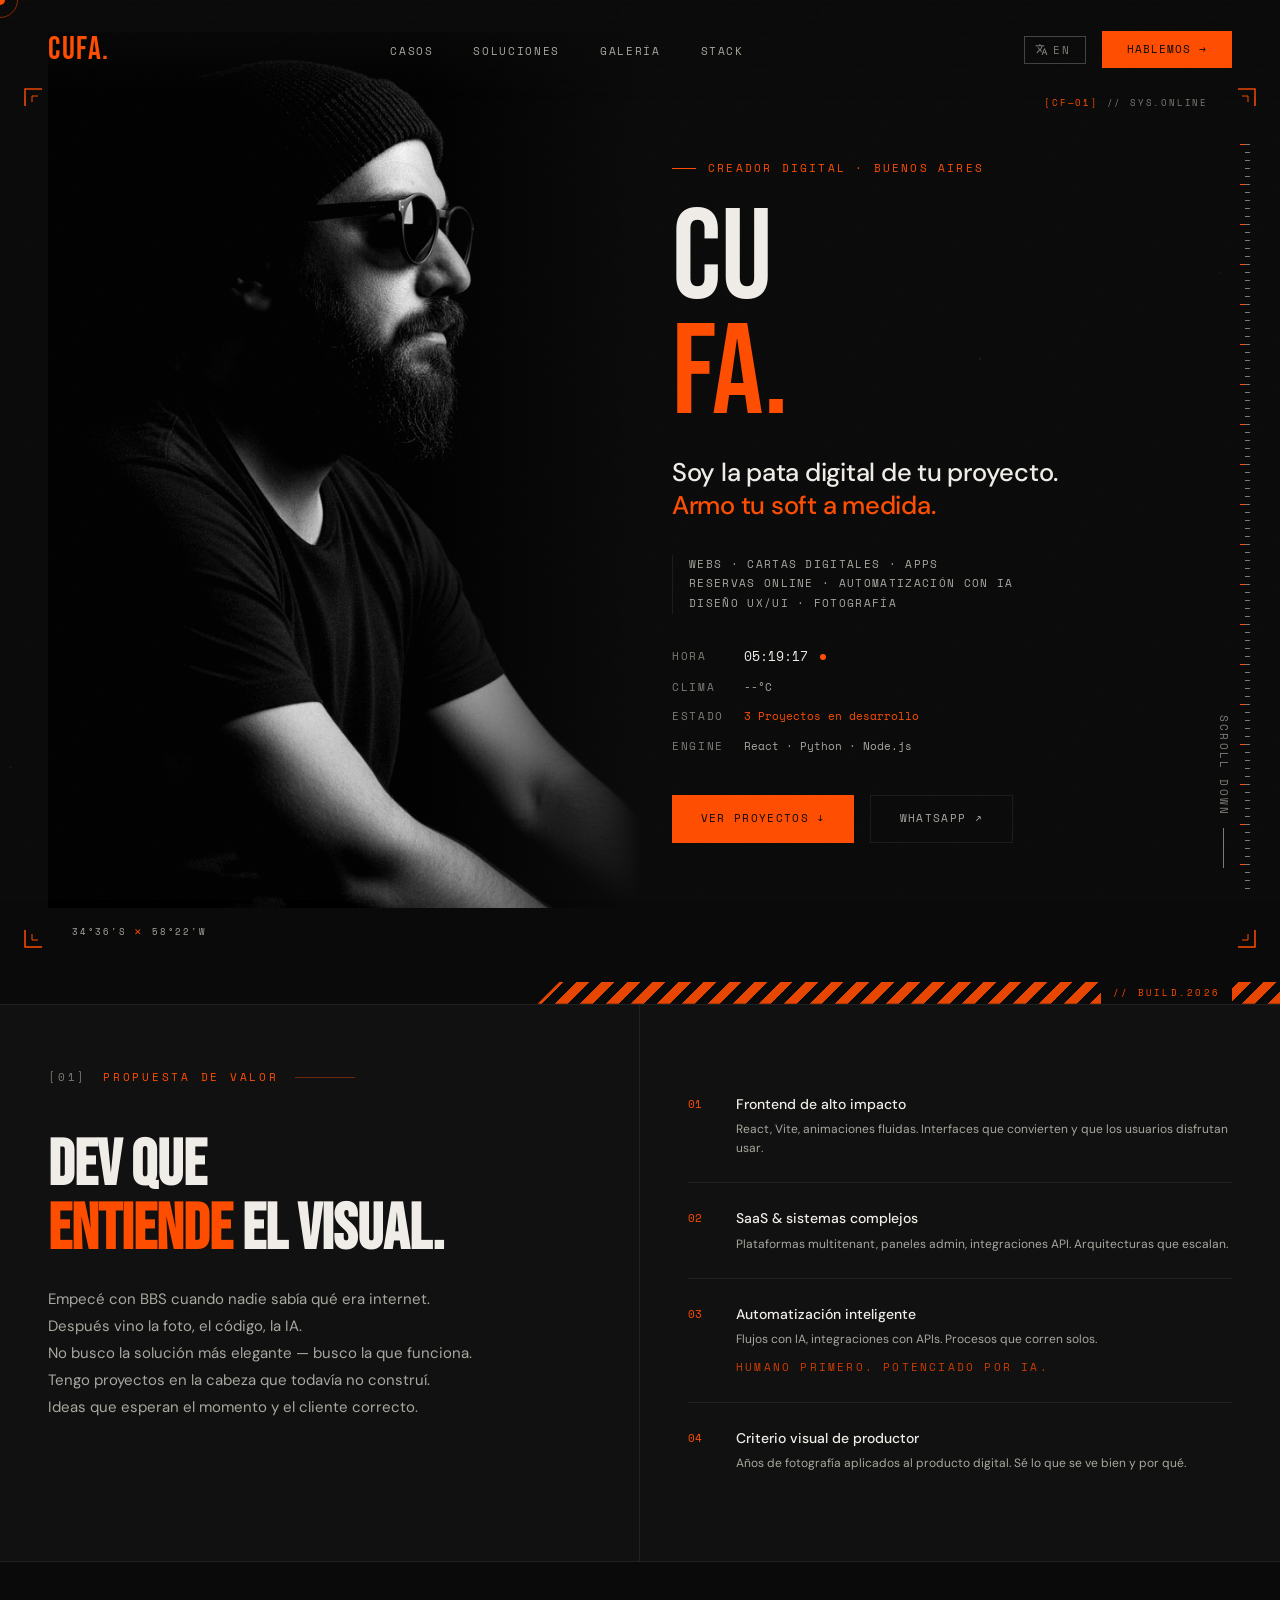
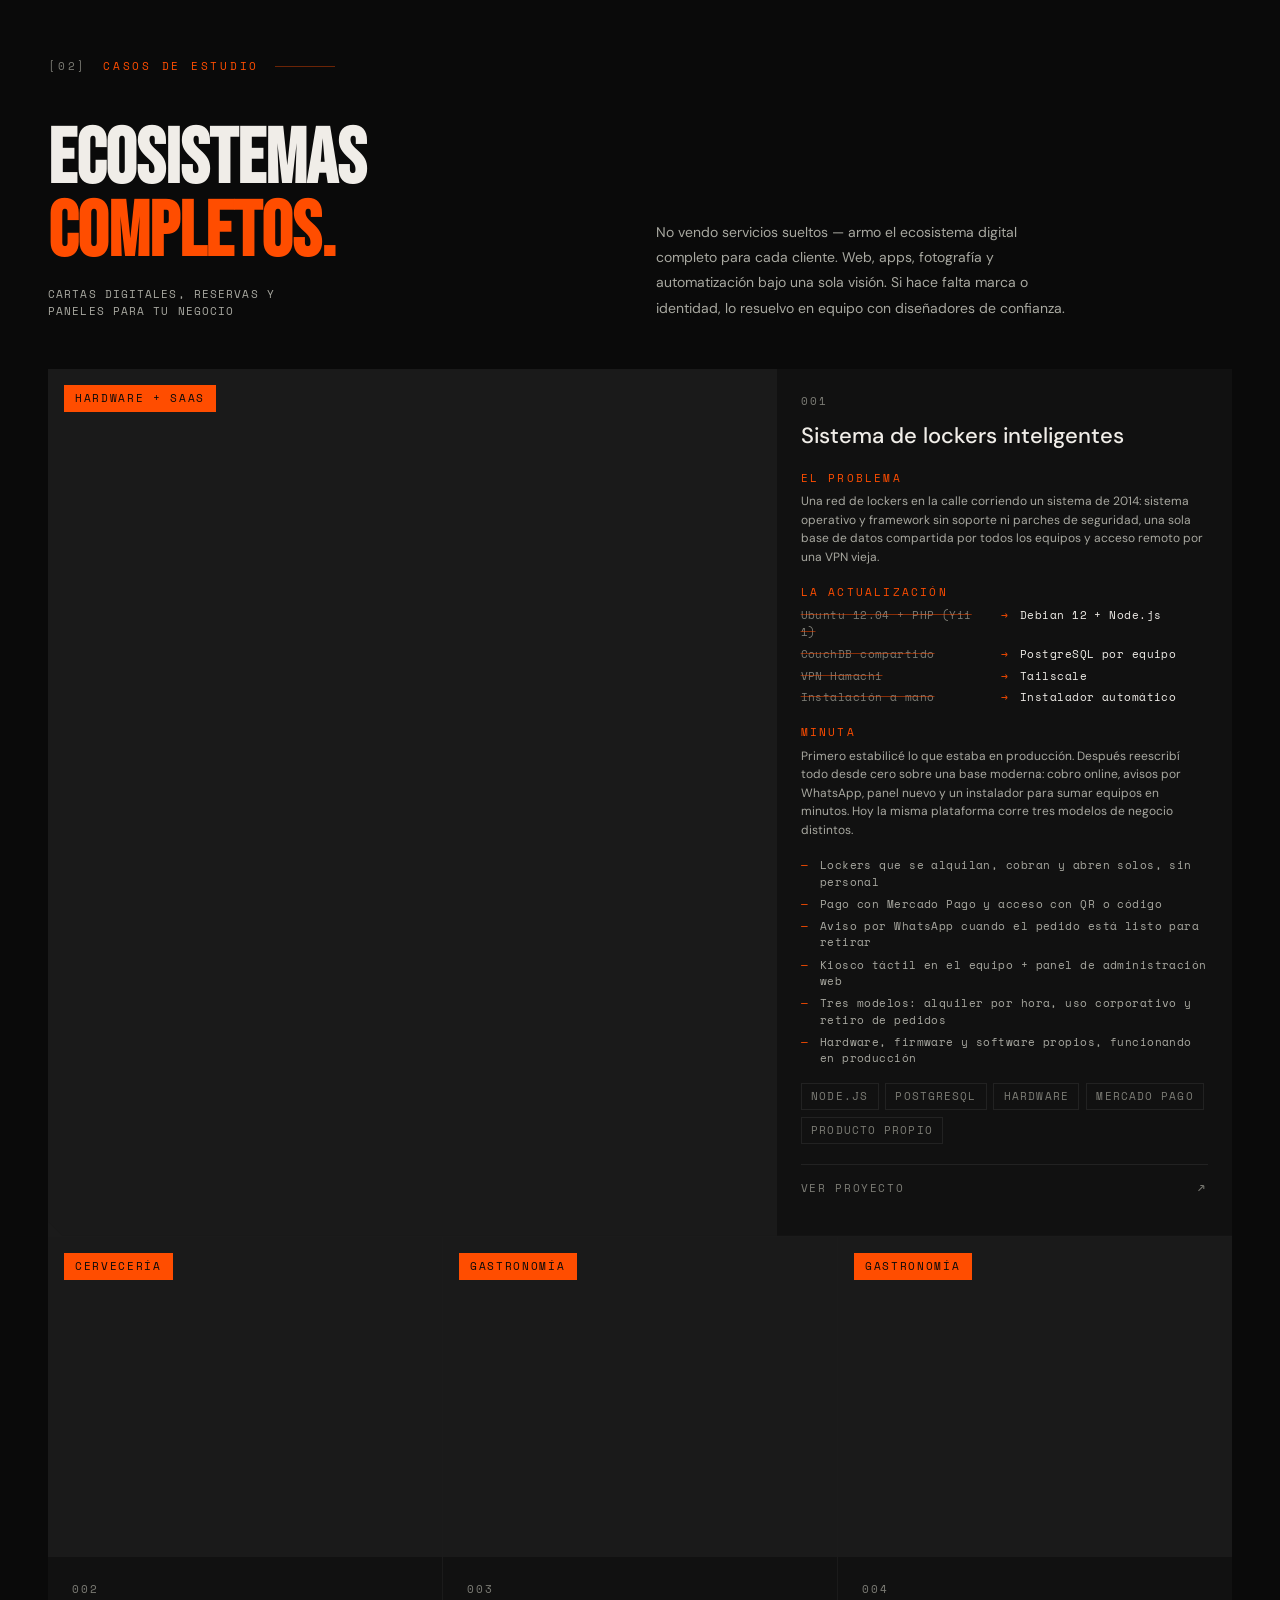
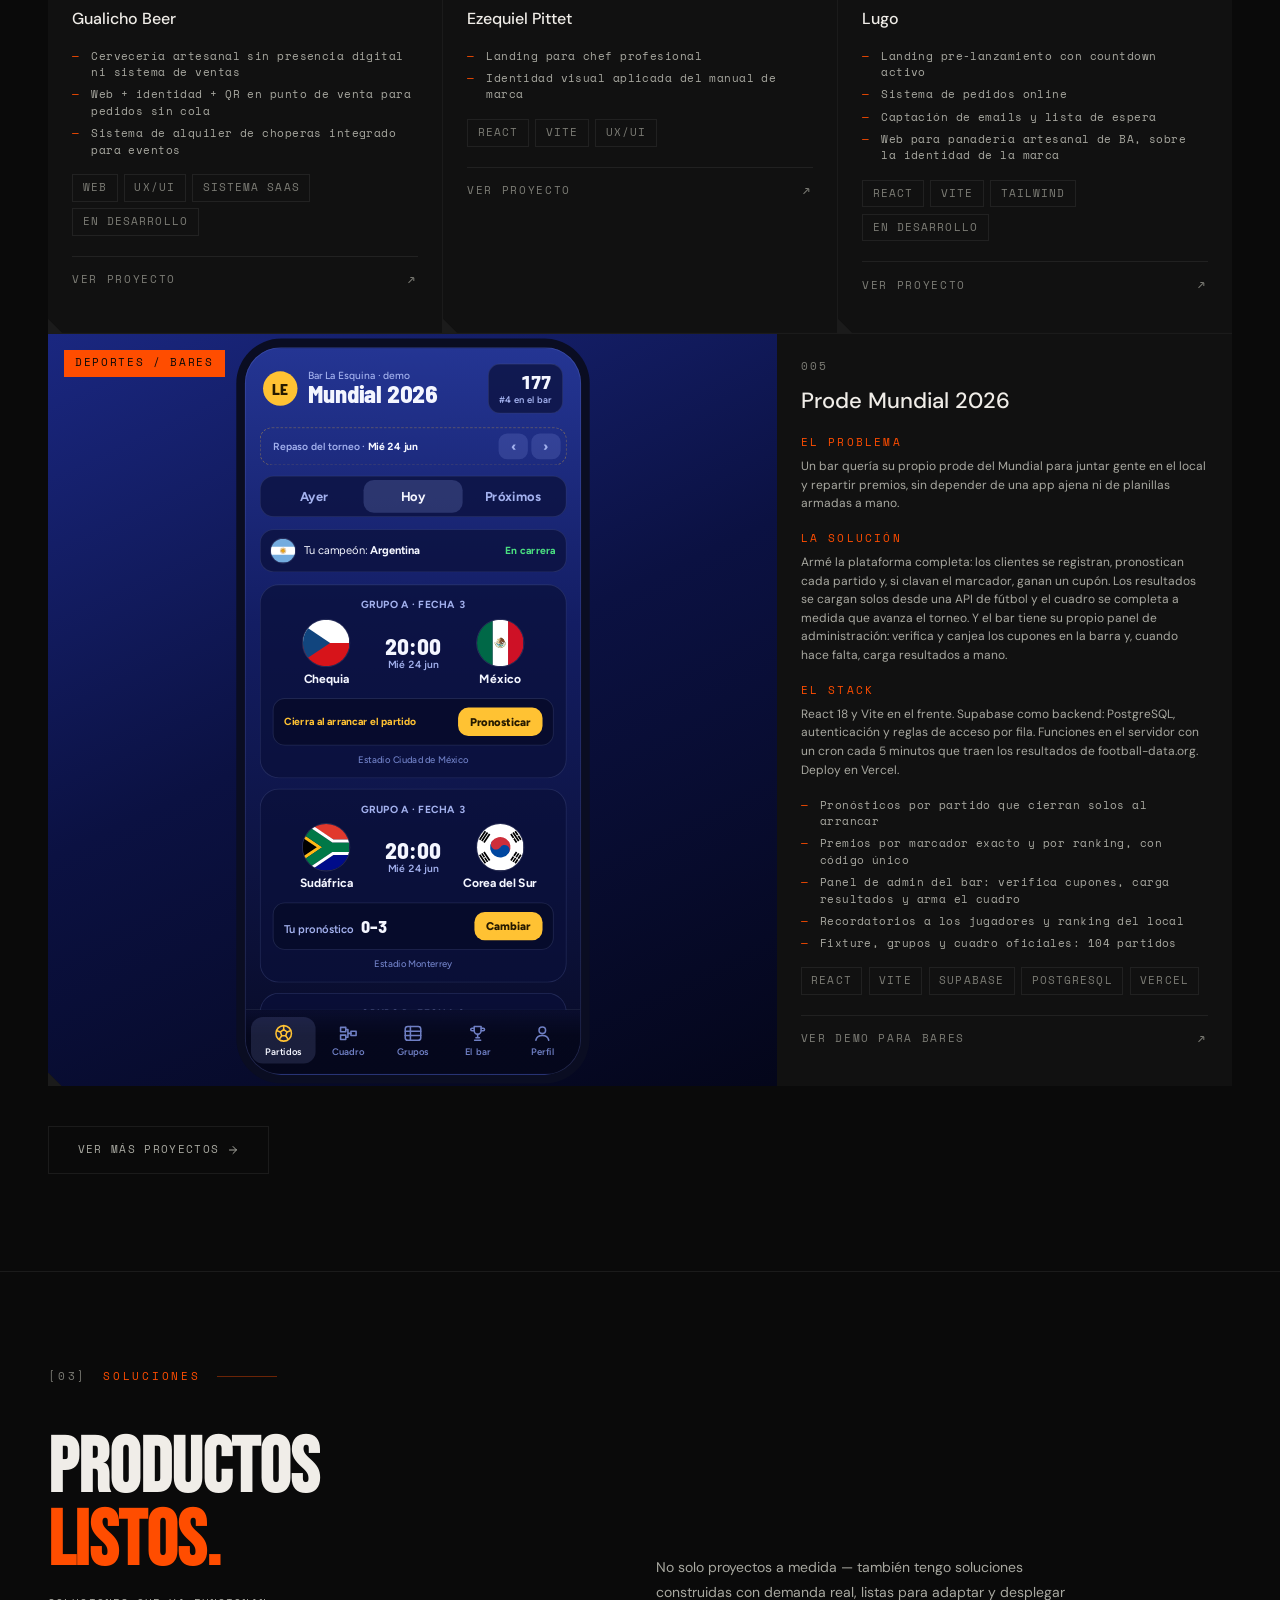
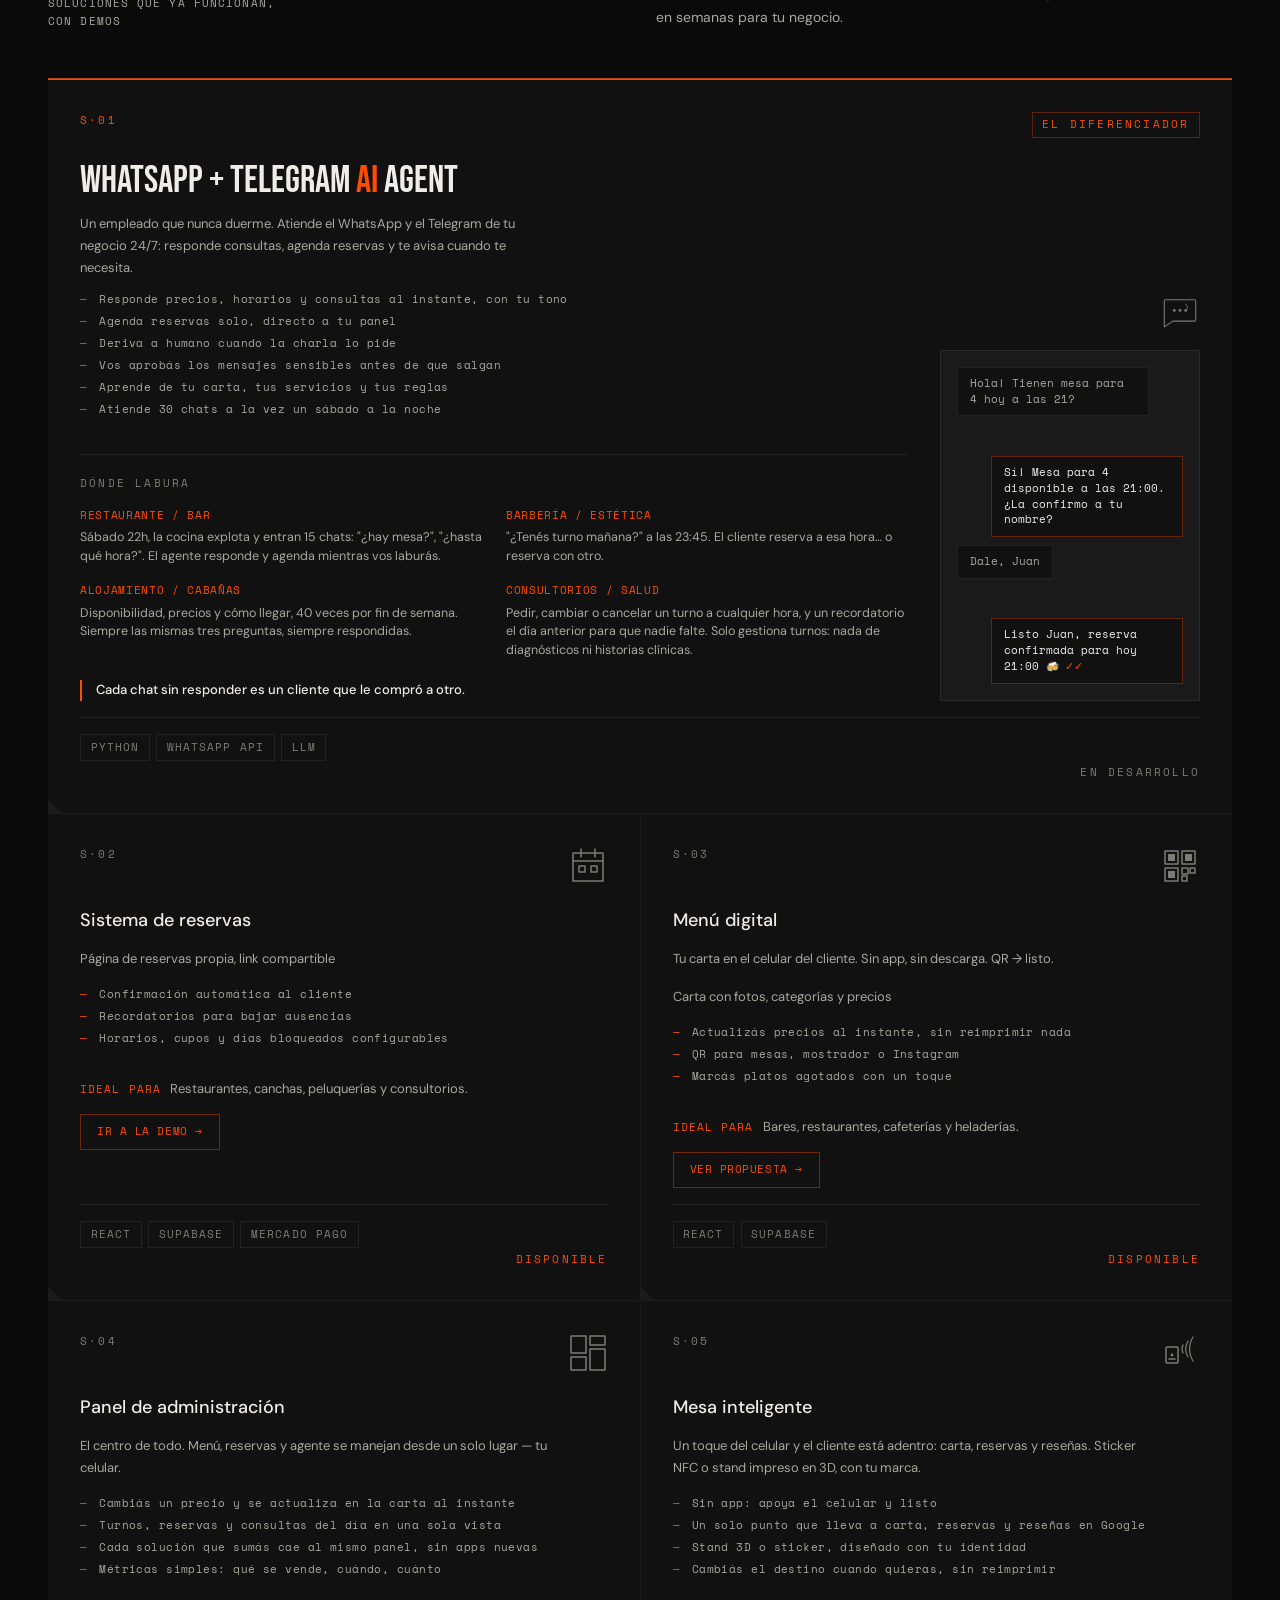
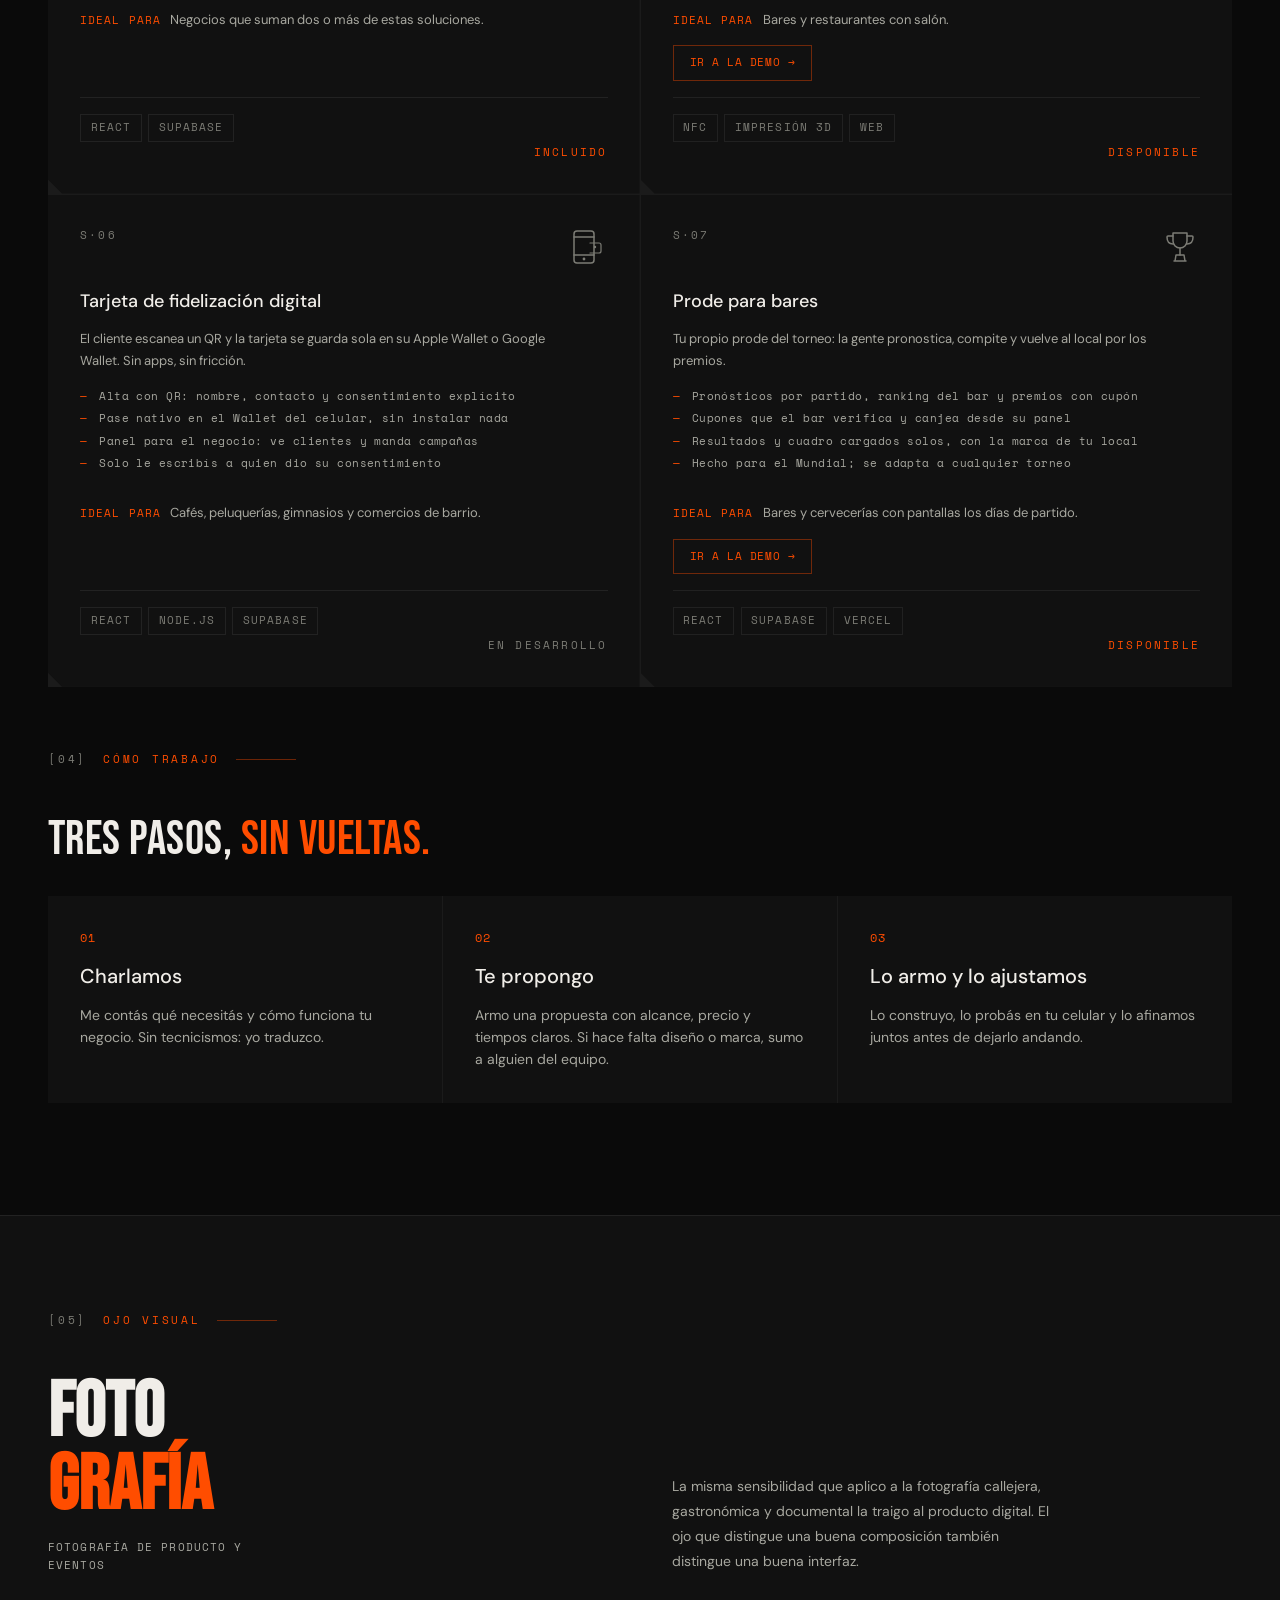
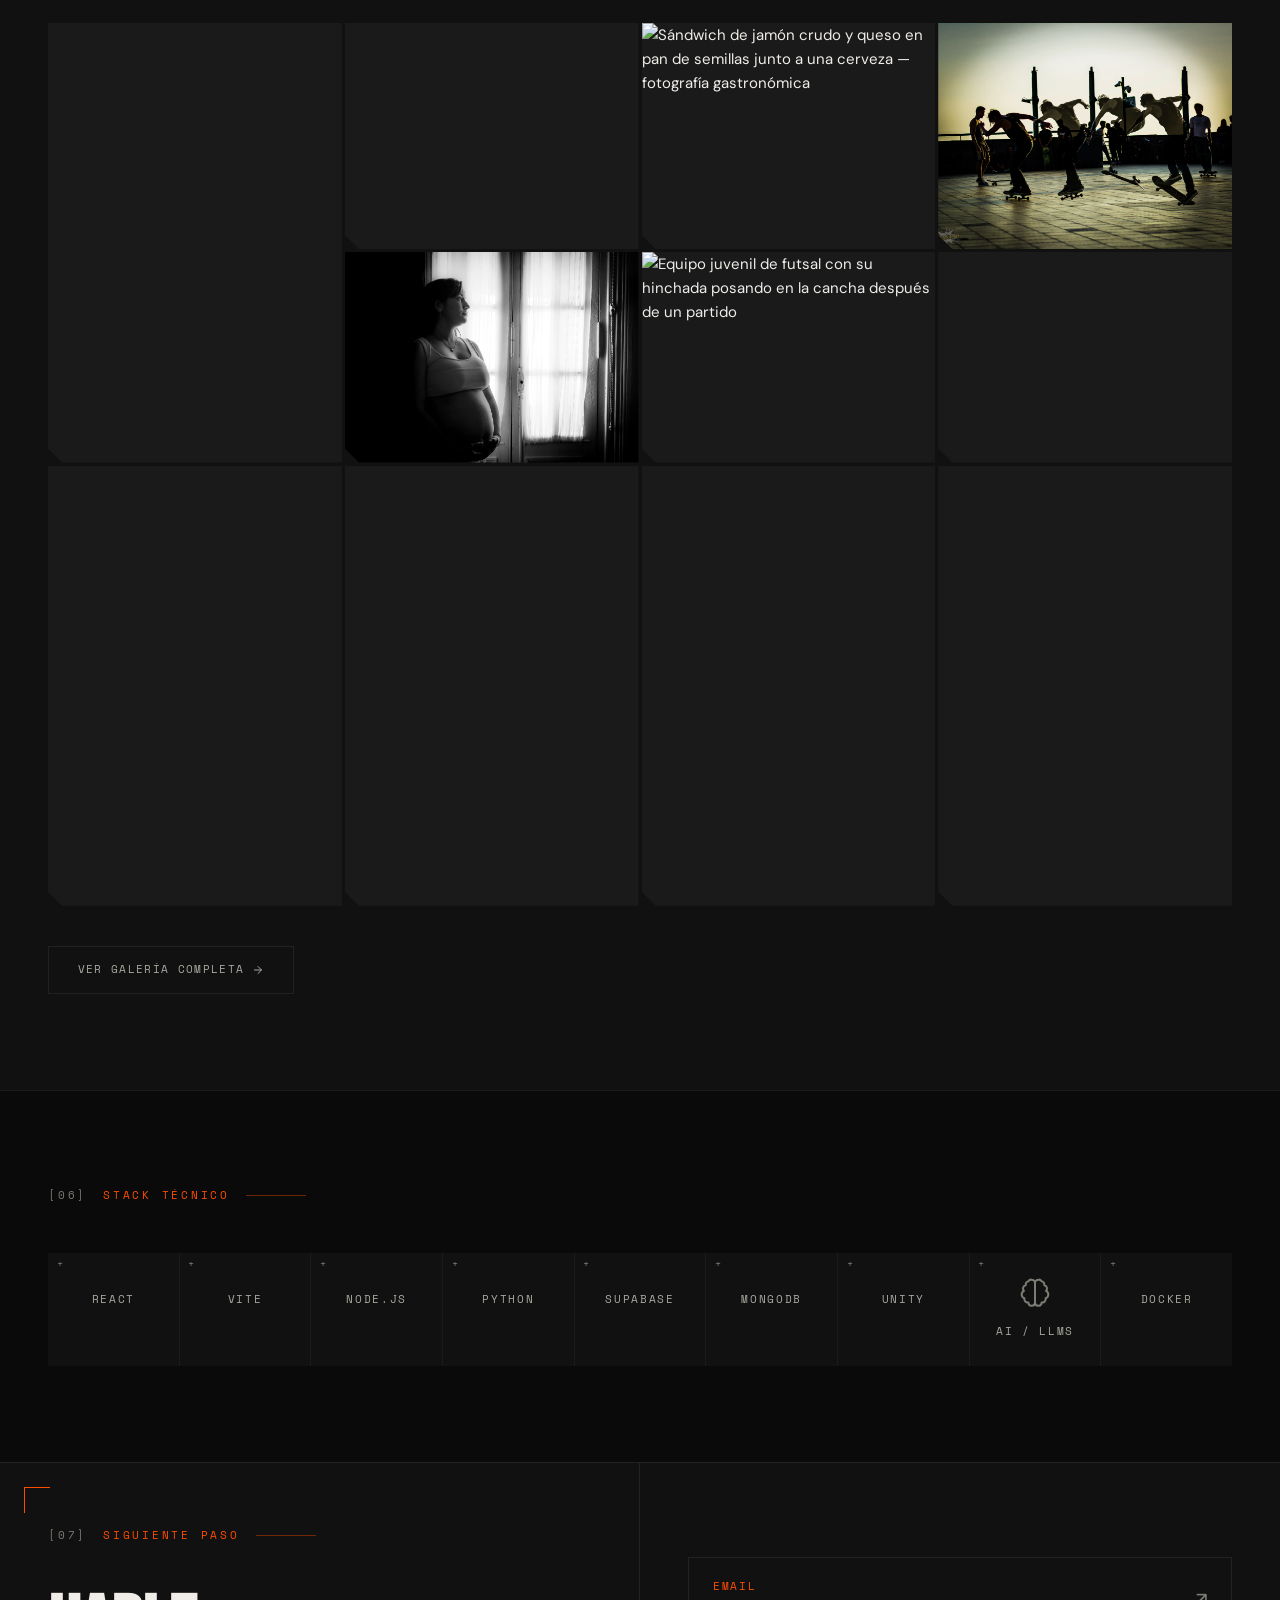
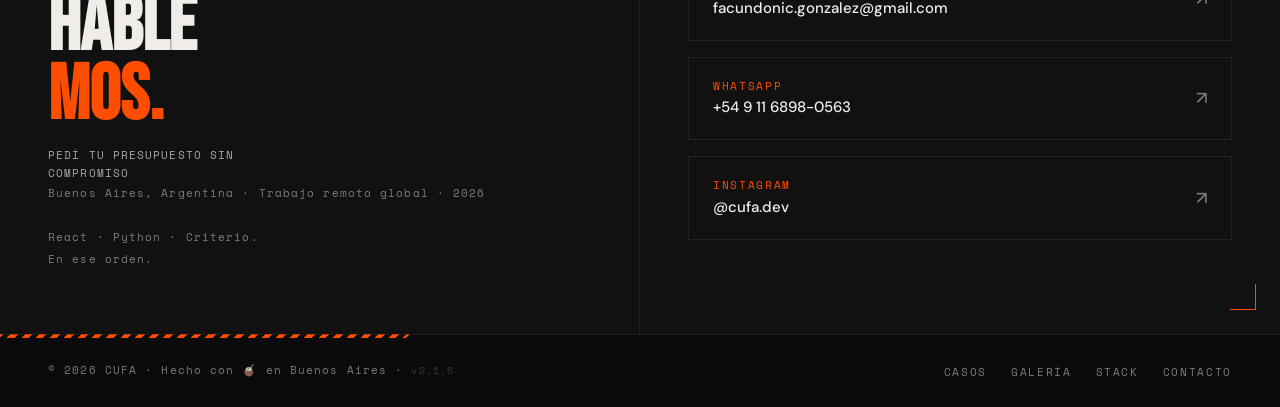
==== index.html @ 8f5b8840 "Soluciones: prode para bares, "ideal para" y cómo trabajo; más contraste y color - Nueva solución S·" ====
<!DOCTYPE html>
<html lang="es">

<head>
  <meta charset="UTF-8">
  <meta name="viewport" content="width=device-width, initial-scale=1.0">

  <!-- ═══════════════════════════════════════
     PRIMARY META
════════════════════════════════════════ -->
  <title>CUFA · Facundo González — Desarrollo web y sistemas a medida</title>
  <meta name="description"
    content="Webs, cartas digitales, reservas online y paneles a medida para gastronomía, comercios y eventos. Desarrollo full stack con React, Node y Supabase desde Buenos Aires.">
  <meta name="author" content="Facundo González — CUFA">
  <meta name="robots" content="index, follow, max-image-preview:large, max-snippet:-1, max-video-preview:-1">
  <meta name="theme-color" content="#ff4d00">
  <link rel="canonical" href="https://cufadev.xyz/">

  <!-- ═══════════════════════════════════════
     OPEN GRAPH
════════════════════════════════════════ -->
  <meta property="og:type" content="website">
  <meta property="og:url" content="https://cufadev.xyz/">
  <meta property="og:title" content="CUFA — Creador digital en Buenos Aires: webs, cartas y sistemas para tu negocio">
  <meta property="og:description"
    content="Desarrollo web, automatización con IA y producción visual desde Buenos Aires. React, Python, Node.js. Soluciones digitales que funcionan y se ven bien.">
  <meta property="og:image" content="https://cufadev.xyz/img/og-image.jpg">
  <meta property="og:image:width" content="1200">
  <meta property="og:image:height" content="630">
  <meta property="og:image:alt" content="CUFA — Desarrollador Web y SaaS Builder, Buenos Aires">
  <meta property="og:locale" content="es_AR">
  <meta property="og:site_name" content="CUFA">

  <!-- ═══════════════════════════════════════
     TWITTER / X
════════════════════════════════════════ -->
  <meta name="twitter:card" content="summary_large_image">
  <meta name="twitter:url" content="https://cufadev.xyz/">
  <meta name="twitter:title" content="CUFA — Creador digital en Buenos Aires: webs, cartas y sistemas para tu negocio">
  <meta name="twitter:description"
    content="Desarrollo web, automatización con IA y producción visual desde Buenos Aires. React, Python, Node.js.">
  <meta name="twitter:image" content="https://cufadev.xyz/img/og-image.jpg">
  <meta name="twitter:image:alt" content="CUFA — Desarrollador Web y SaaS Builder">
  <meta name="twitter:creator" content="@cufadev">
  <meta name="twitter:site" content="@cufadev">

  <!-- ═══════════════════════════════════════
     SCHEMA.ORG JSON-LD
════════════════════════════════════════ -->
  <script type="application/ld+json">
{
  "@context": "https://schema.org",
  "@graph": [
    {
      "@type": "Person",
      "@id": "https://cufadev.xyz/#person",
      "name": "Facundo Gonzalez",
      "alternateName": "CUFA",
      "url": "https://cufadev.xyz",
      "image": {
        "@type": "ImageObject",
        "url": "https://cufadev.xyz/img/cufa.jpg",
        "width": 864,
        "height": 999
      },
      "jobTitle": "Full Stack Developer & SaaS Builder",
      "description": "Desarrollador Full Stack especializado en React, Python y soluciones SaaS escalables. Combina desarrollo técnico con producción visual y automatización con IA.",
      "knowsAbout": ["React", "Python", "Node.js", "SaaS Development", "Web Automation", "UI/UX Design", "Photography"],
      "address": {
        "@type": "PostalAddress",
        "addressLocality": "Buenos Aires",
        "addressCountry": "AR"
      },
      "sameAs": [
        "https://instagram.com/cufa.dev",
        "https://github.com/facugon85"
      ],
      "contactPoint": {
        "@type": "ContactPoint",
        "contactType": "customer service",
        "email": "facundonic.gonzalez@gmail.com",
        "telephone": "+54-9-11-6898-0563",
        "availableLanguage": ["Spanish", "English"]
      }
    },
    {
      "@type": "WebSite",
      "@id": "https://cufadev.xyz/#website",
      "url": "https://cufadev.xyz",
      "name": "CUFA — Desarrollador Web & SaaS Builder",
      "description": "Portfolio de Facundo González (CUFA) — Desarrollo web, SaaS, automatización y producción visual desde Buenos Aires.",
      "inLanguage": "es-AR",
      "author": { "@id": "https://cufadev.xyz/#person" }
    },
    {
      "@type": "ProfessionalService",
      "@id": "https://cufadev.xyz/#service",
      "name": "CUFA — Servicios de Desarrollo Web",
      "url": "https://cufadev.xyz",
      "provider": { "@id": "https://cufadev.xyz/#person" },
      "founder": { "@id": "https://cufadev.xyz/#person" },
      "description": "Desarrollo de sistemas web, reservas y cartas digitales para gastronomía, hotelería y eventos.",
      "image": "https://cufadev.xyz/img/og-image.jpg",
      "areaServed": {
        "@type": "Place",
        "name": "Buenos Aires, Argentina"
      },
      "serviceType": ["Desarrollo Web", "SaaS Development", "Automatización", "Frontend Development", "Fotografía de Producto", "Fotografía de Eventos"],
      "hasOfferCatalog": {
        "@type": "OfferCatalog",
        "name": "Servicios digitales",
        "itemListElement": [
          {
            "@type": "Service",
            "name": "Desarrollo Frontend con React",
            "description": "Interfaces web modernas, performantes y escalables con React y Vite."
          },
          {
            "@type": "Service",
            "name": "Desarrollo SaaS",
            "description": "Plataformas multitenant, paneles admin y sistemas de gestión escalables."
          },
          {
            "@type": "Service",
            "name": "Automatización con IA",
            "description": "Flujos automatizados con APIs e inteligencia artificial."
          },
          {
            "@type": "Service",
            "name": "Fotografía de Producto y Eventos",
            "description": "Producción visual completa integrada al ecosistema digital del cliente."
          }
        ]
      }
    },
    {
      "@type": "BreadcrumbList",
      "itemListElement": [
        { "@type": "ListItem", "position": 1, "name": "Inicio", "item": "https://cufadev.xyz/" },
        { "@type": "ListItem", "position": 2, "name": "Proyectos", "item": "https://cufadev.xyz/#casos" },
        { "@type": "ListItem", "position": 3, "name": "Fotografía", "item": "https://cufadev.xyz/#foto" },
        { "@type": "ListItem", "position": 4, "name": "Stack", "item": "https://cufadev.xyz/#stack" },
        { "@type": "ListItem", "position": 5, "name": "Contacto", "item": "https://cufadev.xyz/#contacto" }
      ]
    }
  ]
}
</script>

  <!-- ═══════════════════════════════════════
     FAVICONS
════════════════════════════════════════ -->
  <link rel="icon" type="image/png" href="img/logo128.png">
  <link rel="apple-touch-icon" sizes="180x180" href="img/logo128.png">
  <link rel="manifest" href="/site.webmanifest">

  <!-- ═══════════════════════════════════════
     PERFORMANCE
════════════════════════════════════════ -->
  <link rel="preconnect" href="https://fonts.googleapis.com">
  <link rel="preconnect" href="https://fonts.gstatic.com" crossorigin>
  <link rel="preload" as="image" href="img/cufa.webp" type="image/webp" fetchpriority="high">
  <link rel="stylesheet" media="print" onload="this.media='all'"
    href="https://fonts.googleapis.com/css2?family=Space+Mono:ital,wght@0,400;0,700;1,400&family=Bebas+Neue&family=DM+Sans:wght@300;400;500&display=swap">
  <link rel="stylesheet" media="print" onload="this.media='all'"
    href="https://cdn.jsdelivr.net/gh/devicons/devicon@latest/devicon.min.css">
  <noscript>
    <link rel="stylesheet" href="https://fonts.googleapis.com/css2?family=Space+Mono:ital,wght@0,400;0,700;1,400&family=Bebas+Neue&family=DM+Sans:wght@300;400;500&display=swap">
    <link rel="stylesheet" href="https://cdn.jsdelivr.net/gh/devicons/devicon@latest/devicon.min.css">
  </noscript>
  <link rel="stylesheet" href="css/style.css?v=20261018e">
  <link rel="stylesheet" href="css/hardcore.css">
  <meta name="google-site-verification" content="Dm642CIudVKzp27GO3zfsTnZa1nJ9CFGrA1RHx7oJgs" />
  <meta name="google-site-verification" content="wfLaVKQg5KlNpWwYXEnU0Ikc5EjnYVMgp6X2lhKYCbA" />
</head>

<body>

  <!-- LOADER -->
  <div id="loader">
    <div class="loader-logo" data-text="CUFA.">CUFA.</div>
    <div class="loader-bar-wrap">
      <div class="loader-bar"></div>
    </div>
    <div class="loader-pct" id="loaderPct">000</div>
  </div>

  <canvas id="particles"></canvas>

  <div class="cursor" id="cursor"></div>
  <div class="cursor-ring" id="cursorRing"></div>

  <!-- NAV -->
  <nav>
    <a href="#" class="nav-logo" data-text="CUFA.">CUFA.</a>
    <ul class="nav-links">
      <li><a href="#casos" data-i18n="nav.casos">Casos</a></li>
      <li><a href="#soluciones">Soluciones</a></li>
      <li><a href="#galeria" data-i18n="nav.galeria">Galería</a></li>
      <li><a href="#stack" data-i18n="nav.stack">Stack</a></li>
    </ul>
    <div class="nav-end">
      <button class="lang-toggle" id="lang-toggle">
        <svg xmlns="http://www.w3.org/2000/svg" viewBox="0 0 24 24" fill="currentColor" width="13" height="13"
          aria-hidden="true">
          <path
            d="M12.87 15.07l-2.54-2.51.03-.03A17.52 17.52 0 0 0 14.07 6H17V4h-7V2H8v2H1v2h11.17C11.5 7.92 10.44 9.75 9 11.35 8.07 10.32 7.3 9.19 6.69 8h-2c.73 1.63 1.73 3.17 2.98 4.56l-5.09 5.02L4 19l5-5 3.11 3.11.76-2.04zM18.5 10h-2L12 22h2l1.12-3h4.75L21 22h2l-4.5-12zm-2.62 7l1.62-4.33L19.12 17h-3.24z" />
        </svg>
        <span id="lang-label">EN</span>
      </button>
      <a href="#contacto" class="nav-cta" data-i18n="nav.cta">Hablemos →</a>
    </div>
  </nav>

  <main id="main">
  <!-- HERO -->
  <section class="hero">
    <!-- VECTOR HARDCORE: capa gráfica (estilos en css/hardcore.css) -->
    <div class="hc-layer" aria-hidden="true">

      <svg class="hc-corner hc-corner--tl" viewBox="0 0 34 34" fill="none" stroke="currentColor" stroke-width="1.5">
        <path d="M1 18 V1 H18" /><path d="M8 8 h6 M8 8 v6" stroke-width="1" />
      </svg>
      <svg class="hc-corner hc-corner--tr" viewBox="0 0 34 34" fill="none" stroke="currentColor" stroke-width="1.5">
        <path d="M1 18 V1 H18" /><path d="M8 8 h6 M8 8 v6" stroke-width="1" />
      </svg>
      <svg class="hc-corner hc-corner--bl" viewBox="0 0 34 34" fill="none" stroke="currentColor" stroke-width="1.5">
        <path d="M1 18 V1 H18" /><path d="M8 8 h6 M8 8 v6" stroke-width="1" />
      </svg>
      <svg class="hc-corner hc-corner--br" viewBox="0 0 34 34" fill="none" stroke="currentColor" stroke-width="1.5">
        <path d="M1 18 V1 H18" /><path d="M8 8 h6 M8 8 v6" stroke-width="1" />
      </svg>

      <span class="hc-tag hc-tag--top"><b>[CF—01]</b> // SYS.ONLINE</span>
      <span class="hc-tag hc-tag--coords">34°36′S <b>✕</b> 58°22′W</span>
      <div class="hc-ruler"></div>
      <div class="hc-hazard"></div>
      <span class="hc-hazard-label">// BUILD.2026</span>
    </div>

    <div class="hero-photo">
      <img src="./img/cufa.webp" alt="Facundo González, desarrollador web — CUFA" width="864" height="999" fetchpriority="high">
      <div
        style="width:100%;height:100%;background:linear-gradient(135deg,#111 0%,#1a1a1a 100%);display:flex;align-items:center;justify-content:center;">
        <span
          style="font-family:var(--mono);font-size:10px;letter-spacing:0.2em;color:var(--text-dim);text-transform:uppercase;">tu
          foto aquí</span>
      </div>
    </div>

    <div class="hero-content">
      <div class="hero-eyebrow" data-i18n="hero.eyebrow">Creador Digital · Buenos Aires</div>

      <p class="hero-name">
        CU<span>FA.</span>
      </p>

      <h1 class="hero-h1" data-i18n="hero.h1">
        Soy la pata digital de tu proyecto.<br>
        <span>Armo tu soft a medida.</span>
      </h1>

      <p class="hero-tagline" data-i18n="hero.tagline">
        Webs · Cartas digitales · Apps<br>
        Reservas online · Automatización con IA<br>
        Diseño UX/UI · Fotografía
      </p>

      <div class="hero-meta">
        <div class="hero-meta-item">
          <span class="label" data-i18n="hero.hora">Hora</span>
          <span id="clock">--:--:--</span>
          <span class="dot"></span>
        </div>
        <div class="hero-meta-item">
          <span class="label" data-i18n="hero.clima">Clima</span>
          <span id="weather">--°C</span>
        </div>
        <div class="hero-meta-item">
          <span class="label" data-i18n="hero.estado.label">Estado</span>
          <span style="color:var(--orange);" data-i18n="hero.estado.value">3 Proyectos en desarrollo</span>
        </div>
        <div class="hero-meta-item">
          <span class="label">Engine</span>
          <span style="font-family:var(--mono);font-size:11px;">React · Python · Node.js</span>
        </div>
      </div>

      <div class="hero-btns">
        <a href="#casos" class="btn-primary" data-i18n="hero.btn.proyectos">Ver Proyectos ↓</a>
        <a href="https://wa.me/5491168980563" class="btn-ghost" target="_blank" rel="noopener noreferrer">WhatsApp ↗</a>
      </div>
    </div>

    <div class="hero-scroll" data-i18n="hero.scroll">Scroll down</div>
  </section>

  <!-- PROPUESTA DE VALOR -->
  <div class="propuesta">
    <div class="propuesta-grid">
      <div class="propuesta-texto">
        <div class="section-label" data-i18n="propuesta.label">Propuesta de valor</div>
        <h2 class="propuesta-titulo" data-i18n="propuesta.titulo">
          Dev que<br>
          <span>entiende</span>
          el visual.
        </h2>
        <p class="propuesta-desc" data-i18n="propuesta.desc">
          Empecé con BBS cuando nadie sabía qué era internet.<br>
          Después vino la foto, el código, la IA.<br>
          No busco la solución más elegante — busco la que funciona.<br>
          Tengo proyectos en la cabeza que todavía no construí.<br>
          Ideas que esperan el momento y el cliente correcto.
        </p>
      </div>

      <div class="propuesta-items">
        <div class="propuesta-item">
          <span class="propuesta-num">01</span>
          <div>
            <div class="propuesta-item-title" data-i18n="propuesta.01.title">Frontend de alto impacto</div>
            <div class="propuesta-item-desc" data-i18n="propuesta.01.desc">React, Vite, animaciones fluidas. Interfaces
              que convierten y que los usuarios disfrutan usar.</div>
          </div>
        </div>
        <div class="propuesta-item">
          <span class="propuesta-num">02</span>
          <div>
            <div class="propuesta-item-title" data-i18n="propuesta.02.title">SaaS & sistemas complejos</div>
            <div class="propuesta-item-desc" data-i18n="propuesta.02.desc">Plataformas multitenant, paneles admin,
              integraciones API. Arquitecturas que escalan.</div>
          </div>
        </div>
        <div class="propuesta-item">
          <span class="propuesta-num">03</span>
          <div>
            <div class="propuesta-item-title" data-i18n="propuesta.03.title">Automatización inteligente</div>
            <div class="propuesta-item-desc" data-i18n="propuesta.03.desc">Flujos con IA, integraciones con APIs.
              Procesos que corren solos.</div>
            <span class="propuesta-tagline">Humano primero. Potenciado por IA.</span>
          </div>
        </div>
        <div class="propuesta-item">
          <span class="propuesta-num">04</span>
          <div>
            <div class="propuesta-item-title" data-i18n="propuesta.04.title">Criterio visual de productor</div>
            <div class="propuesta-item-desc" data-i18n="propuesta.04.desc">Años de fotografía aplicados al producto
              digital. Sé lo que se ve bien y por qué.</div>
          </div>
        </div>
      </div>
    </div>
  </div>

  <!-- CASOS -->
  <section class="casos" id="casos">
    <div class="casos-header reveal">
      <div>
        <div class="section-label" data-i18n="casos.label">Casos de estudio</div>
        <h2 class="casos-titulo" data-i18n="casos.titulo">
          Ecosistemas<br>
          <span>completos.</span>
          <small class="titulo-sub">Cartas digitales, reservas y paneles para tu negocio</small>
        </h2>
      </div>
      <p class="casos-desc" data-i18n="casos.desc">No vendo servicios sueltos — armo el ecosistema digital completo para
        cada cliente. Web, apps, fotografía y automatización bajo una sola visión. Si hace falta marca o identidad, lo resuelvo en equipo con diseñadores de confianza.</p>
    </div>

    <div class="casos-grid">

      <!-- 0: Sistema de lockers — destacado, ancho completo -->
      <div class="caso-card caso-card--destacado reveal">
        <div class="caso-thumb">
          <span class="caso-industry" data-i18n="caso.013.industry">Hardware + SaaS</span>
          <iframe src="https://sistemalockers.netlify.app/" title="Sistema de lockers inteligentes" loading="lazy"></iframe>
        </div>
        <div class="caso-info">
          <div class="caso-num">001</div>
          <div class="caso-nombre">Sistema de lockers inteligentes</div>
          <div class="caso-bloque" data-i18n="caso.013.problema"><span class="caso-bloque-label">El problema</span>Una red de lockers en la calle corriendo un sistema de 2014: sistema operativo y framework sin soporte ni parches de seguridad, una sola base de datos compartida por todos los equipos y acceso remoto por una VPN vieja.</div>
          <div class="caso-bloque" data-i18n="caso.013.update"><span class="caso-bloque-label">La actualización</span><div class="caso-antes-ahora"><span>Ubuntu 12.04 + PHP (Yii 1)</span><b>→</b><span>Debian 12 + Node.js</span><span>CouchDB compartido</span><b>→</b><span>PostgreSQL por equipo</span><span>VPN Hamachi</span><b>→</b><span>Tailscale</span><span>Instalación a mano</span><b>→</b><span>Instalador automático</span></div></div>
          <div class="caso-bloque" data-i18n="caso.013.minuta"><span class="caso-bloque-label">Minuta</span>Primero estabilicé lo que estaba en producción. Después reescribí todo desde cero sobre una base moderna: cobro online, avisos por WhatsApp, panel nuevo y un instalador para sumar equipos en minutos. Hoy la misma plataforma corre tres modelos de negocio distintos.</div>
          <ul class="caso-ecosistema" data-i18n="caso.013.eco">
            <li>Lockers que se alquilan, cobran y abren solos, sin personal</li>
            <li>Pago con Mercado Pago y acceso con QR o código</li>
            <li>Aviso por WhatsApp cuando el pedido está listo para retirar</li>
            <li>Kiosco táctil en el equipo + panel de administración web</li>
            <li>Tres modelos: alquiler por hora, uso corporativo y retiro de pedidos</li>
            <li>Hardware, firmware y software propios, funcionando en producción</li>
          </ul>
          <div class="caso-tags">
            <span class="tag">Node.js</span>
            <span class="tag">PostgreSQL</span>
            <span class="tag">Hardware</span>
            <span class="tag">Mercado Pago</span>
            <span class="tag" data-i18n="caso.producto-propio">Producto propio</span>
          </div>
          <a href="https://sistemalockers.netlify.app/" class="caso-link" target="_blank" rel="noopener"><span
              data-i18n="caso.link">Ver proyecto</span> <span class="caso-link-arrow">↗</span></a>
        </div>
      </div>

      <!-- 1: Gualicho — span 7, row 1 -->
      <div class="caso-card reveal">
        <div class="caso-thumb">
          <span class="caso-industry" data-i18n="caso.001.industry">Cervecería</span>
          <iframe src="https://www.gualicho.beer/" title="Gualicho Beer" loading="lazy"></iframe>
        </div>
        <div class="caso-info">
          <div class="caso-num">002</div>
          <div class="caso-nombre">Gualicho Beer</div>
          <ul class="caso-ecosistema" data-i18n="caso.001.eco">
            <li>Cervecería artesanal sin presencia digital ni sistema de ventas</li>
            <li>Web + identidad + QR en punto de venta para pedidos sin cola</li>
            <li>Sistema de alquiler de choperas integrado para eventos</li>
          </ul>
          <div class="caso-tags">
            <span class="tag">Web</span>
            <span class="tag">UX/UI</span>
            <span class="tag">Sistema SaaS</span>
            <span class="tag" data-i18n="caso.en-desarrollo">En desarrollo</span>
          </div>
          <a href="https://www.gualicho.beer/" class="caso-link" target="_blank" rel="noopener"><span
              data-i18n="caso.link">Ver proyecto</span> <span class="caso-link-arrow">↗</span></a>
        </div>
      </div>

      <!-- 10: Ezequiel Pittet — span 12 -->
      <div class="caso-card reveal">
        <div class="caso-thumb">
          <span class="caso-industry" data-i18n="caso.012.industry">Gastronomía</span>
          <iframe src="https://ezequielpittet.com.ar/" title="Ezequiel Pittet" loading="lazy"></iframe>
        </div>
        <div class="caso-info">
          <div class="caso-num">003</div>
          <div class="caso-nombre">Ezequiel Pittet</div>
          <ul class="caso-ecosistema" data-i18n="caso.012.eco">
            <li>Landing para chef profesional</li>
            <li>Identidad visual aplicada del manual de marca</li>
          </ul>
          <div class="caso-tags">
            <span class="tag">React</span>
            <span class="tag">Vite</span>
            <span class="tag">UX/UI</span>
          </div>
          <a href="https://ezequielpittet.com.ar/" class="caso-link" target="_blank" rel="noopener"><span
              data-i18n="caso.link">Ver proyecto</span> <span class="caso-link-arrow">↗</span></a>
        </div>
      </div>

      <!-- 7: Lugo — span 4, row 3 (col 1 explícita) -->
      <div class="caso-card reveal">
        <div class="caso-thumb">
          <span class="caso-industry" data-i18n="caso.010.industry">Gastronomía</span>
          <iframe src="https://lugo.ar" title="Lugo" loading="lazy"></iframe>
        </div>
        <div class="caso-info">
          <div class="caso-num">004</div>
          <div class="caso-nombre">Lugo</div>
          <ul class="caso-ecosistema" data-i18n="caso.010.eco">
            <li>Landing pre-lanzamiento con countdown activo</li>
            <li>Sistema de pedidos online</li>
            <li>Captación de emails y lista de espera</li>
            <li>Web para panadería artesanal de BA, sobre la identidad de la marca</li>
          </ul>
          <div class="caso-tags">
            <span class="tag">React</span>
            <span class="tag">Vite</span>
            <span class="tag">Tailwind</span>
            <span class="tag" data-i18n="caso.en-desarrollo">En desarrollo</span>
          </div>
          <a href="https://lugo.ar" class="caso-link" target="_blank" rel="noopener"><span data-i18n="caso.link">Ver
              proyecto</span> <span class="caso-link-arrow">↗</span></a>
        </div>
      </div>

      <!-- 5: Prode Mundial — destacado, ancho completo -->
      <div class="caso-card caso-card--destacado reveal">
        <div class="caso-thumb">
          <span class="caso-industry" data-i18n="caso.004.industry">Deportes / Bares</span>
          <iframe src="prode-2026/index.html?embed&noauth" title="Prode Mundial 2026 para bares" loading="lazy"></iframe>
        </div>
        <div class="caso-info">
          <div class="caso-num">005</div>
          <div class="caso-nombre">Prode Mundial 2026</div>
          <div class="caso-bloque" data-i18n="caso.004.problema"><span class="caso-bloque-label">El problema</span>Un bar quería su propio prode del Mundial para juntar gente en el local y repartir premios, sin depender de una app ajena ni de planillas armadas a mano.</div>
          <div class="caso-bloque" data-i18n="caso.004.solucion"><span class="caso-bloque-label">La solución</span>Armé la plataforma completa: los clientes se registran, pronostican cada partido y, si clavan el marcador, ganan un cupón. Los resultados se cargan solos desde una API de fútbol y el cuadro se completa a medida que avanza el torneo. Y el bar tiene su propio panel de administración: verifica y canjea los cupones en la barra y, cuando hace falta, carga resultados a mano.</div>
          <div class="caso-bloque" data-i18n="caso.004.stack"><span class="caso-bloque-label">El stack</span>React 18 y Vite en el frente. Supabase como backend: PostgreSQL, autenticación y reglas de acceso por fila. Funciones en el servidor con un cron cada 5 minutos que traen los resultados de football-data.org. Deploy en Vercel.</div>
          <ul class="caso-ecosistema" data-i18n="caso.004.eco">
            <li>Pronósticos por partido que cierran solos al arrancar</li>
            <li>Premios por marcador exacto y por ranking, con código único</li>
            <li>Panel de admin del bar: verifica cupones, carga resultados y arma el cuadro</li>
            <li>Recordatorios a los jugadores y ranking del local</li>
            <li>Fixture, grupos y cuadro oficiales: 104 partidos</li>
          </ul>
          <div class="caso-tags">
            <span class="tag">React</span>
            <span class="tag">Vite</span>
            <span class="tag">Supabase</span>
            <span class="tag">PostgreSQL</span>
            <span class="tag">Vercel</span>
          </div>
          <a href="prode-2026/index.html" class="caso-link" target="_blank" rel="noopener"><span
              data-i18n="caso.demo.link">Ver demo para bares</span> <span class="caso-link-arrow">↗</span></a>
        </div>
      </div>
    </div>

    <div class="galeria-cta">
      <a href="proyectos.html" class="btn-ghost btn-galeria" data-after="Ver proyectos →" data-after-es="Ver proyectos →" data-after-en="View projects →">
        <span data-i18n="casos.btn">Ver más proyectos</span>
        <svg xmlns="http://www.w3.org/2000/svg" width="12" height="12" viewBox="0 0 24 24" fill="none"
          stroke="currentColor" stroke-width="2" stroke-linecap="round" stroke-linejoin="round">
          <path d="M5 12h14M12 5l7 7-7 7" />
        </svg>
      </a>
    </div>
  </section>

  <!-- SOLUCIONES -->
  <section class="soluciones" id="soluciones">
    <div class="soluciones-header reveal">
      <div>
        <div class="section-label" data-i18n="soluciones.label">Soluciones</div>
        <h2 class="soluciones-titulo" data-i18n="soluciones.titulo">
          Productos<br>
          <span>listos.</span>
          <small class="titulo-sub">Soluciones que ya funcionan, con demos</small>
        </h2>
      </div>
      <p class="soluciones-desc" data-i18n="soluciones.desc">No solo proyectos a medida — también tengo soluciones construidas con demanda real, listas para adaptar y desplegar en semanas para tu negocio.</p>
    </div>

    <div class="soluciones-grid reveal-grid">

      <!-- S·01 — diferenciador, ancho completo -->
      <div class="solucion-card solucion-card--hero">
        <div class="solucion-card-top">
          <span class="solucion-num">S·01</span>
          <span class="solucion-badge" data-i18n="solucion.01.badge">El diferenciador</span>
        </div>
        <div class="solucion-hero-body">
          <div class="solucion-hero-left">
            <h3 class="solucion-nombre" data-i18n="solucion.01.nombre">WhatsApp + Telegram <span class="text-orange">AI</span> Agent</h3>
            <p class="solucion-bajada" data-i18n="solucion.01.bajada">Un empleado que nunca duerme. Atiende el WhatsApp y el Telegram de tu negocio 24/7: responde consultas, agenda reservas y te avisa cuando te necesita.</p>
            <ul class="caso-ecosistema" data-i18n="solucion.01.eco">
              <li>Responde precios, horarios y consultas al instante, con tu tono</li>
              <li>Agenda reservas solo, directo a tu panel</li>
              <li>Deriva a humano cuando la charla lo pide</li>
              <li>Vos aprobás los mensajes sensibles antes de que salgan</li>
              <li>Aprende de tu carta, tus servicios y tus reglas</li>
              <li>Atiende 30 chats a la vez un sábado a la noche</li>
            </ul>
            <div class="solucion-casos">
              <div class="solucion-casos-label" data-i18n="solucion.01.casos.label">Dónde labura</div>
              <div class="solucion-casos-grid">
                <div class="solucion-caso-item">
                  <span class="solucion-caso-rubro" data-i18n="solucion.01.caso1.rubro">Restaurante / bar</span>
                  <p class="solucion-caso-escena" data-i18n="solucion.01.caso1.escena">Sábado 22h, la cocina explota y entran 15 chats: "¿hay mesa?", "¿hasta qué hora?". El agente responde y agenda mientras vos laburás.</p>
                </div>
                <div class="solucion-caso-item">
                  <span class="solucion-caso-rubro" data-i18n="solucion.01.caso2.rubro">Barbería / estética</span>
                  <p class="solucion-caso-escena" data-i18n="solucion.01.caso2.escena">"¿Tenés turno mañana?" a las 23:45. El cliente reserva a esa hora… o reserva con otro.</p>
                </div>
                <div class="solucion-caso-item">
                  <span class="solucion-caso-rubro" data-i18n="solucion.01.caso3.rubro">Alojamiento / cabañas</span>
                  <p class="solucion-caso-escena" data-i18n="solucion.01.caso3.escena">Disponibilidad, precios y cómo llegar, 40 veces por fin de semana. Siempre las mismas tres preguntas, siempre respondidas.</p>
                </div>
                <div class="solucion-caso-item">
                  <span class="solucion-caso-rubro" data-i18n="solucion.01.caso4.rubro">Consultorios / salud</span>
                  <p class="solucion-caso-escena" data-i18n="solucion.01.caso4.escena">Pedir, cambiar o cancelar un turno a cualquier hora, y un recordatorio el día anterior para que nadie falte. Solo gestiona turnos: nada de diagnósticos ni historias clínicas.</p>
                </div>
              </div>
              <p class="solucion-casos-cierre" data-i18n="solucion.01.casos.cierre">Cada chat sin responder es un cliente que le compró a otro.</p>
            </div>
          </div>
          <div class="solucion-hero-right">
            <svg class="solucion-icon solucion-icon--hero" viewBox="0 0 56 56" fill="none" stroke="currentColor" stroke-width="1.5" stroke-linecap="round" stroke-linejoin="round" aria-hidden="true">
              <path d="M8 8h40a2 2 0 0 1 2 2v26a2 2 0 0 1-2 2H18l-12 8V10a2 2 0 0 1 2-2z"/>
              <circle cx="20" cy="23" r="2" fill="currentColor" stroke="none"/>
              <circle cx="28" cy="23" r="2" fill="currentColor" stroke="none"/>
              <circle cx="36" cy="23" r="2" fill="currentColor" stroke="none"/>
              <path d="M36 14l3 5-3 5" stroke-width="1.2"/>
            </svg>
            <div class="chat-mockup" aria-hidden="true">
              <div class="chat-bubble chat-bubble--client" data-i18n="solucion.01.chat1" style="--chat-delay:0.2s">Hola! Tienen mesa para 4 hoy a las 21?</div>
              <div class="chat-typing" style="--chat-delay:0.7s"><span></span><span></span><span></span></div>
              <div class="chat-bubble chat-bubble--agent" data-i18n="solucion.01.chat2" style="--chat-delay:1.6s">Sí! Mesa para 4 disponible a las 21:00. ¿La confirmo a tu nombre?</div>
              <div class="chat-bubble chat-bubble--client" data-i18n="solucion.01.chat3" style="--chat-delay:2.2s">Dale, Juan</div>
              <div class="chat-typing" style="--chat-delay:2.7s"><span></span><span></span><span></span></div>
              <div class="chat-bubble chat-bubble--agent" data-i18n="solucion.01.chat4" style="--chat-delay:3.6s">Listo Juan, reserva confirmada para hoy 21:00 🍻<span class="chat-check">✓✓</span></div>
            </div>
          </div>
        </div>
        <div class="solucion-footer">
          <div class="caso-tags">
            <span class="tag">Python</span>
            <span class="tag">WhatsApp API</span>
            <span class="tag">LLM</span>
          </div>
          <span class="solucion-status en-desarrollo" data-i18n="solucion.estado.desarrollo">En desarrollo</span>
        </div>
      </div>

      <!-- S·02 -->
      <a class="solucion-card solucion-card--link" href="https://reservas-resto.netlify.app/" target="_blank" rel="noopener noreferrer">
        <div class="solucion-card-top">
          <span class="solucion-num">S·02</span>
          <svg class="solucion-icon" viewBox="0 0 40 40" fill="none" stroke="currentColor" stroke-width="1.5" stroke-linecap="round" stroke-linejoin="round" aria-hidden="true">
            <rect x="5" y="7" width="30" height="28"/>
            <line x1="5" y1="15" x2="35" y2="15"/>
            <line x1="13" y1="3" x2="13" y2="11"/>
            <line x1="27" y1="3" x2="27" y2="11"/>
            <rect x="11" y="20" width="6" height="6"/>
            <rect x="23" y="20" width="6" height="6"/>
          </svg>
        </div>
        <h3 class="solucion-nombre" data-i18n="solucion.02.nombre">Sistema de reservas</h3>
        <p class="solucion-bajada" data-i18n="solucion.02.bajada">Página de reservas propia, link compartible</p>
        <ul class="caso-ecosistema" data-i18n="solucion.02.eco">
          <li>Confirmación automática al cliente</li>
          <li>Recordatorios para bajar ausencias</li>
          <li>Horarios, cupos y días bloqueados configurables</li>
        </ul>
        <p class="solucion-ideal"><span class="solucion-ideal-label" data-i18n="solucion.ideal.label">Ideal para</span> <span data-i18n="solucion.02.ideal">Restaurantes, canchas, peluquerías y consultorios.</span></p>
        <span class="solucion-demo-btn" data-i18n="solucion.demo.btn" data-after="Ir a la demo →">Ir a la demo →</span>
        <div class="solucion-footer">
          <div class="caso-tags">
            <span class="tag">React</span>
            <span class="tag">Supabase</span>
            <span class="tag">Mercado Pago</span>
          </div>
          <span class="solucion-status" data-i18n="solucion.estado.disponible">Disponible</span>
        </div>
      </a>

      <!-- S·03 -->
      <a class="solucion-card solucion-card--link" href="/carta-digital/">
        <div class="solucion-card-top">
          <span class="solucion-num">S·03</span>
          <svg class="solucion-icon" viewBox="0 0 40 40" fill="none" stroke="currentColor" stroke-width="1.5" stroke-linecap="round" stroke-linejoin="round" aria-hidden="true">
            <rect x="5" y="5" width="13" height="13"/>
            <rect x="8" y="8" width="7" height="7" fill="currentColor" stroke="none"/>
            <rect x="22" y="5" width="13" height="13"/>
            <rect x="25" y="8" width="7" height="7" fill="currentColor" stroke="none"/>
            <rect x="5" y="22" width="13" height="13"/>
            <rect x="8" y="25" width="7" height="7" fill="currentColor" stroke="none"/>
            <rect x="22" y="22" width="6" height="6"/>
            <rect x="30" y="22" width="5" height="5"/>
            <rect x="22" y="30" width="5" height="5"/>
          </svg>
        </div>
        <h3 class="solucion-nombre" data-i18n="solucion.03.nombre">Menú digital</h3>
        <p class="solucion-bajada" data-i18n="solucion.03.bajada1">Tu carta en el celular del cliente. Sin app, sin descarga. QR → listo.</p>
        <p class="solucion-bajada" data-i18n="solucion.03.bajada2">Carta con fotos, categorías y precios</p>
        <ul class="caso-ecosistema" data-i18n="solucion.03.eco">
          <li>Actualizás precios al instante, sin reimprimir nada</li>
          <li>QR para mesas, mostrador o Instagram</li>
          <li>Marcás platos agotados con un toque</li>
        </ul>
        <p class="solucion-ideal"><span class="solucion-ideal-label" data-i18n="solucion.ideal.label">Ideal para</span> <span data-i18n="solucion.03.ideal">Bares, restaurantes, cafeterías y heladerías.</span></p>
        <span class="solucion-demo-btn" data-i18n="solucion.03.btn" data-after-key="solucion.03.btn" data-after="Ver propuesta →">Ver propuesta →</span>
        <div class="solucion-footer">
          <div class="caso-tags">
            <span class="tag">React</span>
            <span class="tag">Supabase</span>
          </div>
          <span class="solucion-status" data-i18n="solucion.estado.disponible">Disponible</span>
        </div>
      </a>

      <!-- S·04 -->
      <div class="solucion-card">
        <div class="solucion-card-top">
          <span class="solucion-num">S·04</span>
          <svg class="solucion-icon" viewBox="0 0 40 40" fill="none" stroke="currentColor" stroke-width="1.5" stroke-linecap="round" stroke-linejoin="round" aria-hidden="true">
            <rect x="3" y="3" width="15" height="17"/>
            <rect x="22" y="3" width="15" height="9"/>
            <rect x="22" y="16" width="15" height="21"/>
            <rect x="3" y="24" width="15" height="13"/>
          </svg>
        </div>
        <h3 class="solucion-nombre" data-i18n="solucion.04.nombre">Panel de administración</h3>
        <p class="solucion-bajada" data-i18n="solucion.04.bajada">El centro de todo. Menú, reservas y agente se manejan desde un solo lugar — tu celular.</p>
        <ul class="caso-ecosistema" data-i18n="solucion.04.eco">
          <li>Cambiás un precio y se actualiza en la carta al instante</li>
          <li>Turnos, reservas y consultas del día en una sola vista</li>
          <li>Cada solución que sumás cae al mismo panel, sin apps nuevas</li>
          <li>Métricas simples: qué se vende, cuándo, cuánto</li>
        </ul>
        <p class="solucion-ideal"><span class="solucion-ideal-label" data-i18n="solucion.ideal.label">Ideal para</span> <span data-i18n="solucion.04.ideal">Negocios que suman dos o más de estas soluciones.</span></p>
        <div class="solucion-footer">
          <div class="caso-tags">
            <span class="tag">React</span>
            <span class="tag">Supabase</span>
          </div>
          <span class="solucion-status" data-i18n="solucion.estado.incluido">Incluido</span>
        </div>
      </div>

      <!-- S·05 -->
      <a class="solucion-card solucion-card--link" href="https://hub-brava.netlify.app/" target="_blank" rel="noopener noreferrer">
        <div class="solucion-card-top">
          <span class="solucion-num">S·05</span>
          <svg class="solucion-icon" viewBox="0 0 40 40" fill="none" stroke="currentColor" stroke-width="1.5" stroke-linecap="round" stroke-linejoin="round" aria-hidden="true">
            <rect x="6" y="14" width="12" height="16" rx="1"/>
            <line x1="9" y1="26" x2="15" y2="26"/>
            <circle cx="12" cy="22" r="1.4" fill="currentColor" stroke="none"/>
            <path d="M23 20a9 9 0 0 1 0-8" stroke-width="1.2"/>
            <path d="M28 24a16 16 0 0 1 0-16" stroke-width="1.2"/>
            <path d="M33 28a23 23 0 0 1 0-24" stroke-width="1.2"/>
          </svg>
        </div>
        <h3 class="solucion-nombre" data-i18n="solucion.05.nombre">Mesa inteligente</h3>
        <p class="solucion-bajada" data-i18n="solucion.05.bajada">Un toque del celular y el cliente está adentro: carta, reservas y reseñas. Sticker NFC o stand impreso en 3D, con tu marca.</p>
        <ul class="caso-ecosistema" data-i18n="solucion.05.eco">
          <li>Sin app: apoya el celular y listo</li>
          <li>Un solo punto que lleva a carta, reservas y reseñas en Google</li>
          <li>Stand 3D o sticker, diseñado con tu identidad</li>
          <li>Cambiás el destino cuando quieras, sin reimprimir</li>
        </ul>
        <p class="solucion-ideal"><span class="solucion-ideal-label" data-i18n="solucion.ideal.label">Ideal para</span> <span data-i18n="solucion.05.ideal">Bares y restaurantes con salón.</span></p>
        <span class="solucion-demo-btn" data-i18n="solucion.demo.btn" data-after="Ir a la demo →">Ir a la demo →</span>
        <div class="solucion-footer">
          <div class="caso-tags">
            <span class="tag">NFC</span>
            <span class="tag">Impresión 3D</span>
            <span class="tag">Web</span>
          </div>
          <span class="solucion-status" data-i18n="solucion.estado.disponible">Disponible</span>
        </div>
      </a>

      <!-- S·06 -->
      <div class="solucion-card">
        <div class="solucion-card-top">
          <span class="solucion-num">S·06</span>
          <svg class="solucion-icon" viewBox="0 0 40 40" fill="none" stroke="currentColor" stroke-width="1.5" stroke-linecap="round" stroke-linejoin="round" aria-hidden="true">
            <rect x="6" y="4" width="20" height="32" rx="3"/>
            <line x1="6" y1="10" x2="26" y2="10"/>
            <line x1="6" y1="28" x2="26" y2="28"/>
            <circle cx="16" cy="32" r="1.4" fill="currentColor" stroke="none"/>
            <path d="M22 16h9a2 2 0 0 1 2 2v6a2 2 0 0 1-2 2h-9" stroke-width="1.2"/>
            <circle cx="27" cy="20" r="1.2" fill="currentColor" stroke="none"/>
          </svg>
        </div>
        <h3 class="solucion-nombre" data-i18n="solucion.06.nombre">Tarjeta de fidelización digital</h3>
        <p class="solucion-bajada" data-i18n="solucion.06.bajada">El cliente escanea un QR y la tarjeta se guarda sola en su Apple Wallet o Google Wallet. Sin apps, sin fricción.</p>
        <ul class="caso-ecosistema" data-i18n="solucion.06.eco">
          <li>Alta con QR: nombre, contacto y consentimiento explícito</li>
          <li>Pase nativo en el Wallet del celular, sin instalar nada</li>
          <li>Panel para el negocio: ve clientes y manda campañas</li>
          <li>Solo le escribís a quien dio su consentimiento</li>
        </ul>
        <p class="solucion-ideal"><span class="solucion-ideal-label" data-i18n="solucion.ideal.label">Ideal para</span> <span data-i18n="solucion.06.ideal">Cafés, peluquerías, gimnasios y comercios de barrio.</span></p>
        <div class="solucion-footer">
          <div class="caso-tags">
            <span class="tag">React</span>
            <span class="tag">Node.js</span>
            <span class="tag">Supabase</span>
          </div>
          <span class="solucion-status en-desarrollo" data-i18n="solucion.estado.desarrollo">En desarrollo</span>
        </div>
      </div>


      <!-- S·07 -->
      <a class="solucion-card solucion-card--link" href="prode-2026/index.html" target="_blank" rel="noopener">
        <div class="solucion-card-top">
          <span class="solucion-num">S·07</span>
          <svg class="solucion-icon" viewBox="0 0 40 40" fill="none" stroke="currentColor" stroke-width="1.5" stroke-linecap="round" stroke-linejoin="round" aria-hidden="true">
            <path d="M13 6h14v8a7 7 0 0 1-14 0z"/>
            <path d="M13 9H8a1 1 0 0 0-1 1c0 4 2 7 6 7M27 9h5a1 1 0 0 1 1 1c0 4-2 7-6 7"/>
            <line x1="20" y1="21" x2="20" y2="28"/>
            <path d="M14 34h12M16 28h8l1 6H15z"/>
          </svg>
        </div>
        <h3 class="solucion-nombre" data-i18n="solucion.07.nombre">Prode para bares</h3>
        <p class="solucion-bajada" data-i18n="solucion.07.bajada">Tu propio prode del torneo: la gente pronostica, compite y vuelve al local por los premios.</p>
        <ul class="caso-ecosistema" data-i18n="solucion.07.eco">
          <li>Pronósticos por partido, ranking del bar y premios con cupón</li>
          <li>Cupones que el bar verifica y canjea desde su panel</li>
          <li>Resultados y cuadro cargados solos, con la marca de tu local</li>
          <li>Hecho para el Mundial; se adapta a cualquier torneo</li>
        </ul>
        <p class="solucion-ideal"><span class="solucion-ideal-label" data-i18n="solucion.ideal.label">Ideal para</span> <span data-i18n="solucion.07.ideal">Bares y cervecerías con pantallas los días de partido.</span></p>
        <span class="solucion-demo-btn" data-i18n="solucion.demo.btn" data-after="Ir a la demo →">Ir a la demo →</span>
        <div class="solucion-footer">
          <div class="caso-tags">
            <span class="tag">React</span>
            <span class="tag">Supabase</span>
            <span class="tag">Vercel</span>
          </div>
          <span class="solucion-status" data-i18n="solucion.estado.disponible">Disponible</span>
        </div>
      </a>

    </div>

    <div class="como-trabajo reveal">
      <div class="como-head">
        <div class="section-label" data-i18n="como.label">Cómo trabajo</div>
        <h3 class="como-titulo" data-i18n="como.titulo">Tres pasos, <span>sin vueltas.</span></h3>
      </div>
      <ol class="como-pasos">
        <li class="como-paso"><span class="como-num">01</span><h4 data-i18n="como.1.t">Charlamos</h4><p data-i18n="como.1.d">Me contás qué necesitás y cómo funciona tu negocio. Sin tecnicismos: yo traduzco.</p></li>
        <li class="como-paso"><span class="como-num">02</span><h4 data-i18n="como.2.t">Te propongo</h4><p data-i18n="como.2.d">Armo una propuesta con alcance, precio y tiempos claros. Si hace falta diseño o marca, sumo a alguien del equipo.</p></li>
        <li class="como-paso"><span class="como-num">03</span><h4 data-i18n="como.3.t">Lo armo y lo ajustamos</h4><p data-i18n="como.3.d">Lo construyo, lo probás en tu celular y lo afinamos juntos antes de dejarlo andando.</p></li>
      </ol>
    </div>
  </section>

  <!-- GALERÍA -->
  <section class="galeria-section" id="galeria">
    <div class="galeria-intro reveal">
      <div>
        <div class="section-label" data-i18n="galeria.label">Ojo visual</div>
        <h2 class="galeria-titulo" data-i18n="galeria.titulo">
          Foto<br>
          <span>grafía</span>
          <small class="titulo-sub">Fotografía de producto y eventos</small>
        </h2>
      </div>
      <p class="galeria-desc" data-i18n="galeria.desc">
        La misma sensibilidad que aplico a la fotografía callejera, gastronómica y documental la traigo al producto
        digital. El ojo que distingue una buena composición también distingue una buena interfaz.
      </p>
    </div>

    <div class="galeria-grid">
      <div class="galeria-item tall">
        <img src="img/fotos/photo33.webp" alt="Fiestas de la Cerveza — Entre Ríos - 2025" width="1602" height="2400" loading="lazy" decoding="async">
        <div class="galeria-overlay">
          <div class="galeria-caption"><span class="galeria-caption-title">Fiestas de la Cerveza</span><span class="galeria-caption-location">Entre Ríos - 2025</span></div>
          <span class="galeria-num">033</span>
        </div>
      </div>
      <div class="galeria-item">
        <img src="img/fotos/photo46.webp" alt="Cumple primer año — Caba, Bs As - 2018" width="2400" height="1600" loading="lazy" decoding="async">
        <div class="galeria-overlay">
          <div class="galeria-caption"><span class="galeria-caption-title">Cumple primer año</span><span class="galeria-caption-location">Caba, Bs As - 2018</span></div>
          <span class="galeria-num">0046</span>
        </div>
      </div>
      <div class="galeria-item">
        <img src="img/fotos/photo4.webp" alt="Sándwich de jamón crudo y queso en pan de semillas junto a una cerveza — fotografía gastronómica" width="1280" height="828" loading="lazy" decoding="async">
        <div class="galeria-overlay"><span class="galeria-num">004</span></div>
      </div>
      <div class="galeria-item">
        <img src="img/fotos/photo50.webp" alt="Skate Park — Perú - 2018" width="2400" height="1763" loading="lazy" decoding="async">
        <div class="galeria-overlay">
          <div class="galeria-caption"><span class="galeria-caption-title">Skate Park</span><span class="galeria-caption-location">Perú - 2018</span></div>
          <span class="galeria-num">050</span>
        </div>
      </div>
      <div class="galeria-item">
        <img src="img/fotos/photo67.webp" alt="Retrato en blanco y negro de una mujer embarazada junto a una ventana con cortinas" width="2400" height="1600" loading="lazy" decoding="async">
        <div class="galeria-overlay"><span class="galeria-num">067</span></div>
      </div>
      <div class="galeria-item">
        <img src="img/fotos/photo6.webp" alt="Equipo juvenil de futsal con su hinchada posando en la cancha después de un partido" width="2400" height="1413" loading="lazy" decoding="async">
        <div class="galeria-overlay"><span class="galeria-num">006</span></div>
      </div>
      <div class="galeria-item">
        <img src="img/fotos/photo74.webp" alt="Lo de Mario — Bs As, CABA - 2017" width="2400" height="1600" loading="lazy" decoding="async">
        <div class="galeria-overlay">
          <div class="galeria-caption"><span class="galeria-caption-title">Lo de Mario</span><span class="galeria-caption-location">Bs As, CABA - 2017</span></div>
          <span class="galeria-num">074</span>
        </div>
      </div>
      <div class="galeria-item">
        <img src="img/fotos/photo89.webp" alt="Garibaldi — Bs As, CABA - 2022" width="1602" height="2400" loading="lazy" decoding="async">
        <div class="galeria-overlay">
          <div class="galeria-caption"><span class="galeria-caption-title">Garibaldi</span><span class="galeria-caption-location">Bs As, CABA - 2022</span></div>
          <span class="galeria-num">089</span>
        </div>
      </div>
      <div class="galeria-item">
        <img src="img/fotos/photo92.webp" alt="Garibaldi — Bs As, CABA - 2022" width="1602" height="2400" loading="lazy" decoding="async">
        <div class="galeria-overlay">
          <div class="galeria-caption"><span class="galeria-caption-title">Garibaldi</span><span class="galeria-caption-location">Bs As, CABA - 2022</span></div>
          <span class="galeria-num">092</span>
        </div>
      </div>
      <div class="galeria-item">
        <img src="img/fotos/photo9.webp" alt="Nina Portela — Zona Oeste - 2025" width="1602" height="2400" loading="lazy" decoding="async">
        <div class="galeria-overlay">
          <div class="galeria-caption"><span class="galeria-caption-title">Nina Portela</span><span class="galeria-caption-location">Zona Oeste - 2025</span></div>
          <span class="galeria-num">009</span>
        </div>
      </div>
      <div class="galeria-item">
        <img src="img/fotos/_CSC1687.webp" alt="Fiestas de la Cerveza — Entre Ríos - 2026" width="2400" height="1602" loading="lazy" decoding="async">
        <div class="galeria-overlay">
          <div class="galeria-caption"><span class="galeria-caption-title">Fiestas de la Cerveza</span><span class="galeria-caption-location">Entre Ríos - 2026</span></div>
          <span class="galeria-num">1687</span>
        </div>
      </div>
    </div>

    <div class="galeria-cta">
      <a href="galeria.html" class="btn-ghost btn-galeria" data-after="Ver galería →" data-after-es="Ver galería →" data-after-en="View gallery →">
        <span data-i18n="galeria.btn">Ver galería completa</span>
        <svg xmlns="http://www.w3.org/2000/svg" width="12" height="12" viewBox="0 0 24 24" fill="none"
          stroke="currentColor" stroke-width="2" stroke-linecap="round" stroke-linejoin="round">
          <path d="M5 12h14M12 5l7 7-7 7" />
        </svg>
      </a>
    </div>
  </section>

  <!-- STACK -->
  <section class="stack-section" id="stack">
    <div class="section-label" data-i18n="stack.label">Stack técnico</div>
    <div class="stack-grid reveal-grid">
      <div class="stack-item"><i class="stack-icon devicon-react-original"></i><span class="stack-name">React</span>
      </div>
      <div class="stack-item"><i class="stack-icon devicon-vitejs-plain"></i><span class="stack-name">Vite</span></div>
      <div class="stack-item"><i class="stack-icon devicon-nodejs-plain"></i><span class="stack-name">Node.js</span>
      </div>
      <div class="stack-item"><i class="stack-icon devicon-python-plain"></i><span class="stack-name">Python</span>
      </div>
      <div class="stack-item"><i class="stack-icon devicon-supabase-plain"></i><span class="stack-name">Supabase</span>
      </div>
      <div class="stack-item"><i class="stack-icon devicon-mongodb-plain"></i><span class="stack-name">MongoDB</span>
      </div>
      <div class="stack-item"><i class="stack-icon devicon-unity-plain"></i><span class="stack-name">Unity</span>
      </div>
      <div class="stack-item">
        <svg class="stack-icon stack-icon-svg" viewBox="0 0 24 24" fill="none" stroke="currentColor" stroke-width="1.5"
          stroke-linecap="round" stroke-linejoin="round">
          <path
            d="M9.5 2A2.5 2.5 0 0 1 12 4.5v15a2.5 2.5 0 0 1-4.96-.46 2.5 2.5 0 0 1-2.96-3.08 3 3 0 0 1-.34-5.58 2.5 2.5 0 0 1 1.32-4.24 2.5 2.5 0 0 1 1.98-3A2.5 2.5 0 0 1 9.5 2Z" />
          <path
            d="M14.5 2A2.5 2.5 0 0 0 12 4.5v15a2.5 2.5 0 0 0 4.96-.46 2.5 2.5 0 0 0 2.96-3.08 3 3 0 0 0 .34-5.58 2.5 2.5 0 0 0-1.32-4.24 2.5 2.5 0 0 0-1.98-3A2.5 2.5 0 0 0 14.5 2Z" />
        </svg>
        <span class="stack-name">AI / LLMs</span>
      </div>
      <div class="stack-item"><i class="stack-icon devicon-docker-plain"></i><span class="stack-name">Docker</span>
      </div>
    </div>
  </section>

  <!-- CONTACTO -->
  <div class="contacto" id="contacto">
    <div class="contacto-left">
      <div>
        <div class="section-label" data-i18n="contacto.label">Siguiente paso</div>
        <h2 class="contacto-titulo" data-i18n="contacto.titulo">
          Hable<br>
          <span>mos.</span>
          <small class="titulo-sub">Pedí tu presupuesto sin compromiso</small>
        </h2>
      </div>
      <div class="contacto-meta">
        <span data-i18n="contacto.meta-location">Buenos Aires, Argentina · Trabajo remoto global · <span id="contact-year">2026</span></span>
        <br><br><span class="contacto-frase"></span>
      </div>
    </div>

    <div class="contacto-right">
      <a href="mailto:facundonic.gonzalez@gmail.com" class="contacto-link">
        <div>
          <div class="contacto-link-label">Email</div>
          <div>facundonic.gonzalez@gmail.com</div>
        </div>
        <span class="arrow">↗</span>
      </a>
      <a href="https://wa.me/5491168980563" class="contacto-link" target="_blank" rel="noopener noreferrer">
        <div>
          <div class="contacto-link-label">WhatsApp</div>
          <div>+54 9 11 6898-0563</div>
        </div>
        <span class="arrow">↗</span>
      </a>
      <!-- LinkedIn — pendiente
    <a href="https://linkedin.com" class="contacto-link">
      <div>
        <div class="contacto-link-label">LinkedIn</div>
        <div>Facundo González</div>
      </div>
      <span class="arrow">↗</span>
    </a>
    -->
      <a href="https://instagram.com/cufa.dev" class="contacto-link" target="_blank" rel="noopener noreferrer">
        <div>
          <div class="contacto-link-label">Instagram</div>
          <div>@cufa.dev</div>
        </div>
        <span class="arrow">↗</span>
      </a>
    </div>
  </div>

  </main>

  <!-- FOOTER -->
  <footer>
    <span class="footer-copy" data-i18n="footer.copy">© <span id="footer-year">2025</span> CUFA · Hecho con 🧉 en Buenos
      Aires · <span style="font-family:var(--mono);opacity:0.4;font-size:10px;">v2.1.6</span></span>
    <ul class="footer-links">
      <li><a href="#casos" data-i18n="nav.casos">Casos</a></li>
      <li><a href="#galeria" data-i18n="nav.galeria">Galería</a></li>
      <li><a href="#stack" data-i18n="nav.stack">Stack</a></li>
      <li><a href="#contacto" data-i18n="contacto.label.footer">Contacto</a></li>
    </ul>
  </footer>

  <script src="js/script.js?v=20261018f"></script>
  <script>
    (function () {
      const meses = ['Enero','Febrero','Marzo','Abril','Mayo','Junio','Julio','Agosto','Septiembre','Octubre','Noviembre','Diciembre'];
      const siguienteMes = meses[(new Date().getMonth() + 1) % 12];
      const frases = [
        siguienteMes + ' tiene un lugar libre.<br>Después, lista de espera.',
        'No soy una agencia.<br>Soy una persona que sabe lo que hace.',
        'Si estás leyendo esto<br>ya me encontraste antes que tu competencia.',
        'El código se olvida.<br>La experiencia del usuario, no.',
        'Este sitio lo hice yo.<br>El tuyo puede ser mejor.',
        'Trabajo con pocos.<br>Para que cada uno valga.',
        'React · Python · Criterio.<br>En ese orden.',
        'Buenos Aires no es Nueva York.<br>Pero el código corre igual.',
      ];
      document.querySelector('.contacto-frase').innerHTML = frases[new Date().getDate() % frases.length];
    })();
  </script>
  <script src="https://unpkg.com/lenis@1.1.20/dist/lenis.min.js" defer></script>
  <script>
    window.addEventListener('DOMContentLoaded', function () {
      const lenis = new Lenis();
      function raf(time) {
        lenis.raf(time);
        requestAnimationFrame(raf);
      }
      requestAnimationFrame(raf);
    });
  </script>
<script src="/js/patria.js" defer></script>
</body>

</html>
---- css/style.css ----
*, *::before, *::after { box-sizing: border-box; margin: 0; padding: 0; }

/* Scrollbar */
::-webkit-scrollbar { width: 6px; }
::-webkit-scrollbar-track { background: var(--bg); }
::-webkit-scrollbar-thumb { background: var(--orange); border-radius: 0; }
::-webkit-scrollbar-thumb:hover { background: var(--orange-dim); }
html { scrollbar-color: var(--orange) var(--bg); scrollbar-width: thin; }

:root {
  --bg: #0a0a0a;
  --surface: #111111;
  --surface2: #1a1a1a;
  --orange: #ff4d00;
  --orange-dim: #cc3d00;
  --text: #f0ede8;
  --text-muted: #a8a8a0;
  --text-dim: #7c7c75;
  --border: rgba(255,255,255,0.07);
  --mono: 'Space Mono', monospace;
  --display: 'Bebas Neue', sans-serif;
  --body: 'DM Sans', sans-serif;
}

html { scroll-behavior: smooth; }

body {
  background: var(--bg);
  color: var(--text);
  font-family: var(--body);
  font-size: 15px;
  line-height: 1.6;
  overflow-x: hidden;
  cursor: none;
}

/* Custom cursor */
.cursor {
  position: fixed;
  width: 10px; height: 10px;
  background: var(--orange);
  border-radius: 50%;
  pointer-events: none;
  z-index: 9999;
  transform: translate(-50%, -50%);
  transition: transform 0.1s, width 0.2s, height 0.2s, background 0.2s;
  mix-blend-mode: normal;
}
.cursor-ring {
  position: fixed;
  width: 36px; height: 36px;
  border: 1px solid rgba(255,77,0,0.5);
  border-radius: 50%;
  pointer-events: none;
  z-index: 9998;
  transform: translate(-50%, -50%);
  transition: transform 0.15s ease-out, width 0.3s, height 0.3s;
}
body:hover .cursor { opacity: 1; }

/* Nav */
nav {
  position: fixed;
  top: 0; left: 0; right: 0;
  z-index: 100;
  display: flex;
  align-items: center;
  justify-content: space-between;
  padding: 1.5rem 3rem;
  background: linear-gradient(to bottom, rgba(10,10,10,0.95) 0%, transparent 100%);
}

.nav-logo {
  font-family: var(--display);
  font-size: 2rem;
  color: var(--orange);
  letter-spacing: 0.05em;
  text-decoration: none;
}

.nav-links {
  display: flex;
  gap: 2.5rem;
  list-style: none;
}

.nav-links a {
  font-family: var(--mono);
  font-size: 11px;
  letter-spacing: 0.15em;
  text-transform: uppercase;
  color: var(--text-muted);
  text-decoration: none;
  transition: color 0.35s cubic-bezier(0.4, 0, 0.2, 1), transform 0.35s cubic-bezier(0.4, 0, 0.2, 1), opacity 0.35s cubic-bezier(0.4, 0, 0.2, 1);
}
.nav-links a:hover {
  color: var(--orange);
  transform: translateY(-3px);
}

.nav-cta {
  font-family: var(--mono);
  font-size: 11px;
  letter-spacing: 0.1em;
  text-transform: uppercase;
  color: var(--bg);
  background: var(--orange);
  padding: 0.6rem 1.2rem;
  text-decoration: none;
  transition: background 0.2s, min-width 0.35s cubic-bezier(0.4, 0, 0.2, 1);
  min-width: 130px;
  text-align: center;
  display: inline-flex;
  align-items: center;
  justify-content: center;
}
.nav-cta:hover { background: var(--orange-dim); }

.nav-end {
  display: flex;
  align-items: center;
  gap: 1rem;
}

.lang-toggle {
  background: none;
  border: 1px solid rgba(240,237,232,0.25);
  color: var(--text-dim);
  font-family: var(--mono);
  font-size: 11px;
  letter-spacing: 0.2em;
  text-transform: uppercase;
  padding: 5px 10px;
  cursor: pointer;
  transition: border-color 0.2s, color 0.2s, transform 0.35s cubic-bezier(0.4, 0, 0.2, 1);
  display: flex;
  align-items: center;
  gap: 5px;
  min-width: 62px;
}

#lang-label {
  transition: opacity 0.3s ease;
  display: inline-block;
  min-width: 14px;
  text-align: center;
}
.lang-toggle:hover { border-color: var(--orange); color: var(--orange); }

[data-i18n] {
  transition: opacity 0.35s cubic-bezier(0.4, 0, 0.2, 1), transform 0.35s cubic-bezier(0.4, 0, 0.2, 1);
}
[data-i18n].lang-out {
  opacity: 0;
  transform: translateY(4px);
}

/* Hero */
.hero {
  min-height: 100vh;
  display: grid;
  grid-template-columns: 1fr 1fr;
  position: relative;
  overflow: hidden;
}

.hero-photo {
  position: relative;
  overflow: hidden;
  margin-top: -4rem;
}

.hero-photo img {
  width: 100%;
  height: 100%;
  object-fit: cover;
  object-position: 50% 5%;
  filter: grayscale(100%) contrast(1.1);
  display: block;
}

.hero-photo::after {
  content: '';
  position: absolute;
  inset: 0;
  background: linear-gradient(to right, transparent 60%, var(--bg) 100%);
}

.hero-content {
  display: flex;
  flex-direction: column;
  justify-content: flex-start;
  padding: 4rem 3rem 4rem 2rem;
  position: relative;
}

.hero-eyebrow {
  font-family: var(--mono);
  font-size: 11px;
  letter-spacing: 0.2em;
  text-transform: uppercase;
  color: var(--orange);
  margin-bottom: 1.5rem;
  display: flex;
  align-items: center;
  gap: 0.75rem;
}

.hero-eyebrow::before {
  content: '';
  width: 24px;
  height: 1px;
  background: var(--orange);
}

.hero-name {
  font-family: var(--display);
  font-size: clamp(5rem, 10vw, 9rem);
  line-height: 0.9;
  color: var(--text);
  margin-bottom: 0.25rem;
}

.hero-name span {
  color: var(--orange);
  display: block;
}

.hero-h1 {
  font-family: var(--body);
  font-weight: 500;
  font-size: clamp(1.15rem, 2.2vw, 1.6rem);
  line-height: 1.3;
  letter-spacing: -0.01em;
  color: var(--text);
  margin: 1.25rem 0 0;
  max-width: 36ch;
}
.hero-h1 span { color: var(--orange); }

.titulo-sub {
  display: block;
  margin-top: 1rem;
  font-family: var(--mono);
  font-size: 11px;
  font-weight: 400;
  letter-spacing: 0.1em;
  text-transform: uppercase;
  line-height: 1.6;
  color: var(--text-muted);
  max-width: 36ch;
}

.hero-tagline {
  font-family: var(--mono);
  font-size: 11px;
  letter-spacing: 0.12em;
  text-transform: uppercase;
  color: var(--text-muted);
  line-height: 1.8;
  margin: 2rem 0;
  max-width: 440px;
  border-left: 1px solid var(--border);
  padding-left: 1rem;
}

.hero-meta {
  display: flex;
  flex-direction: column;
  gap: 0.75rem;
  margin-bottom: 2.5rem;
}

.hero-meta-item {
  font-family: var(--mono);
  font-size: 11px;
  color: var(--text-muted);
  display: flex;
  align-items: center;
  gap: 0.75rem;
}

.hero-meta-item .label {
  font-size: 11px;
  letter-spacing: 0.15em;
  text-transform: uppercase;
  color: var(--text-dim);
  min-width: 60px;
}

#clock {
  color: var(--text);
  font-size: 13px;
}

.dot {
  width: 6px; height: 6px;
  border-radius: 50%;
  background: var(--orange);
  display: inline-block;
  animation: pulse 2s infinite;
}

@keyframes pulse {
  0%, 100% { opacity: 1; }
  50% { opacity: 0.3; }
}

.hero-btns {
  display: flex;
  gap: 1rem;
  flex-wrap: wrap;
}

.btn-primary {
  font-family: var(--mono);
  font-size: 11px;
  letter-spacing: 0.12em;
  text-transform: uppercase;
  color: var(--bg);
  background: var(--orange);
  padding: 0.9rem 1.8rem;
  text-decoration: none;
  transition: background 0.2s;
  display: inline-flex;
  align-items: center;
  gap: 0.5rem;
}
.btn-primary:hover { background: var(--orange-dim); }

.btn-ghost {
  font-family: var(--mono);
  font-size: 11px;
  letter-spacing: 0.12em;
  text-transform: uppercase;
  color: var(--text-muted);
  background: transparent;
  padding: 0.9rem 1.8rem;
  text-decoration: none;
  border: 1px solid var(--border);
  transition: border-color 0.2s, color 0.2s;
  display: inline-flex;
  align-items: center;
  gap: 0.5rem;
}
.btn-ghost:hover { border-color: var(--orange); color: var(--orange); }

.hero-scroll {
  position: fixed;
  bottom: 2rem;
  right: 3rem;
  z-index: 50;
  transition: opacity 0.3s ease;
  font-family: var(--mono);
  font-size: 11px;
  letter-spacing: 0.2em;
  text-transform: uppercase;
  color: var(--text-dim);
  writing-mode: vertical-rl;
  display: flex;
  align-items: center;
  gap: 0.75rem;
}

.hero-scroll::after {
  content: '';
  width: 1px;
  height: 40px;
  background: var(--text-dim);
}

/* Sections */
section { padding: 6rem 3rem; }

.section-label {
  font-family: var(--mono);
  font-size: 11px;
  letter-spacing: 0.25em;
  text-transform: uppercase;
  color: var(--orange);
  margin-bottom: 3rem;
  display: flex;
  align-items: center;
  gap: 1rem;
}
.section-label::after {
  content: '';
  flex: 1;
  max-width: 60px;
  height: 1px;
  background: var(--orange);
  opacity: 0.4;
}

/* Stack / propuesta */
.propuesta {
  background: var(--surface);
  border-top: 1px solid var(--border);
  border-bottom: 1px solid var(--border);
}

.propuesta-grid {
  display: grid;
  grid-template-columns: 1fr 1fr;
  gap: 0;
}

.propuesta-texto {
  padding: 4rem 3rem;
  border-right: 1px solid var(--border);
}

.propuesta-titulo {
  font-family: var(--display);
  font-size: clamp(2.5rem, 5vw, 4.5rem);
  line-height: 1;
  margin-bottom: 1.5rem;
  color: var(--text);
}
.propuesta-titulo span { color: var(--orange); }

.propuesta-desc {
  font-size: 15px;
  color: var(--text-muted);
  max-width: 440px;
  line-height: 1.8;
}

.propuesta-items {
  padding: 4rem 3rem;
  display: flex;
  flex-direction: column;
  justify-content: center;
  gap: 0;
}

.propuesta-item {
  padding: 1.5rem 0;
  border-bottom: 1px solid var(--border);
  display: flex;
  align-items: flex-start;
  gap: 1.5rem;
}
.propuesta-item:last-child { border-bottom: none; }

.propuesta-num {
  font-family: var(--mono);
  font-size: 11px;
  color: var(--orange);
  min-width: 24px;
  padding-top: 3px;
}

.propuesta-item-title {
  font-size: 14px;
  font-weight: 500;
  color: var(--text);
  margin-bottom: 0.3rem;
}

.propuesta-item-desc {
  font-size: 12px;
  color: var(--text-muted);
  line-height: 1.6;
}

.propuesta-tagline {
  display: inline-block;
  margin-top: 0.6rem;
  font-family: var(--mono);
  font-size: 11px;
  letter-spacing: 0.2em;
  text-transform: uppercase;
  color: var(--orange-dim);
}

/* Casos de estudio */
.casos { background: var(--bg); }

.casos-header {
  display: grid;
  grid-template-columns: 1fr 1fr;
  gap: 2rem;
  align-items: end;
  margin-bottom: 3rem;
}

.casos-titulo {
  font-family: var(--display);
  font-size: clamp(3rem, 6vw, 6rem);
  line-height: 0.95;
  color: var(--text);
}
.casos-titulo span { color: var(--orange); display: block; }

.casos-desc {
  font-size: 14px;
  color: var(--text-muted);
  line-height: 1.8;
  max-width: 420px;
}

.casos-grid {
  display: grid;
  grid-template-columns: repeat(3, 1fr);
  gap: 1px;
  background: var(--border);
}

.caso-card {
  background: var(--surface);
  overflow: hidden;
  position: relative;
  cursor: none;
  display: flex;
  flex-direction: column;
}

/* Caso destacado: ancho completo, sitio en vivo a la izquierda */
.caso-card--destacado {
  grid-column: 1 / -1;
  display: grid;
  grid-template-columns: 1.6fr 1fr;
}

.caso-card--destacado .caso-thumb {
  max-height: none;
}

.caso-card--destacado .caso-thumb iframe {
  height: 100%;
  min-height: 460px;
}

.caso-card--destacado .caso-nombre {
  font-size: 22px;
}

.caso-bloque {
  font-size: 12px;
  line-height: 1.55;
  color: var(--text-muted);
  margin-bottom: 1.1rem;
}

.caso-bloque-label {
  display: block;
  font-family: var(--mono);
  font-size: 11px;
  letter-spacing: 0.2em;
  text-transform: uppercase;
  color: var(--orange);
  margin-bottom: 0.35rem;
}

.caso-antes-ahora {
  display: grid;
  grid-template-columns: 1fr auto 1fr;
  gap: 0.3rem 0.75rem;
  font-family: var(--mono);
  font-size: 11px;
  letter-spacing: 0.04em;
}

.caso-antes-ahora span:nth-child(3n+1) {
  color: var(--text-dim);
  text-decoration: line-through;
  text-decoration-color: rgba(255, 77, 0, 0.5);
}

.caso-antes-ahora span:nth-child(3n) {
  color: var(--text);
}

.caso-antes-ahora b {
  color: var(--orange);
  font-weight: 400;
}

@media (max-width: 900px) {
  .caso-card--destacado {
    display: flex;
  }
  .caso-card--destacado .caso-thumb iframe {
    height: 480px;
    min-height: 0;
  }
}

.caso-thumb {
  width: 100%;
  max-height: 320px;
  overflow: hidden;
  background: var(--surface2);
  position: relative;
}

.caso-thumb img,
.caso-thumb video {
  width: 100%;
  height: auto;
  display: block;
  transition: transform 0.6s ease, opacity 0.5s ease;
}

.caso-thumb iframe {
  width: 100%;
  height: 480px;
  display: block;
  border: 0;
  pointer-events: none;
}

.caso-card:hover .caso-thumb img,
.caso-card:hover .caso-thumb video {
  transform: scale(1.04);
}

.img--shift-up {
  margin-top: -40px;
}

.caso-thumb--loading {
  flex: 1;
  max-height: none;
  display: flex;
  align-items: center;
  justify-content: center;
  position: relative;
}

.thumb-loading {
  display: flex;
  flex-direction: column;
  align-items: center;
  gap: 1rem;
  padding: 2rem;
}

.thumb-loading-label {
  font-family: var(--mono);
  font-size: 11px;
  letter-spacing: 0.2em;
  text-transform: uppercase;
  color: var(--text-dim);
}

.thumb-loading-bar {
  width: 120px;
  height: 1px;
  background: rgba(255,255,255,0.06);
  position: relative;
  overflow: hidden;
}

.thumb-loading-progress {
  position: absolute;
  top: 0; left: -100%;
  width: 100%; height: 100%;
  background: var(--orange);
  animation: loadingPulse 2.4s ease-in-out infinite;
}

@keyframes loadingPulse {
  0%   { left: -100%; }
  50%  { left: 0%; }
  100% { left: 100%; }
}

.caso-industry {
  position: absolute;
  top: 1rem;
  left: 1rem;
  font-family: var(--mono);
  font-size: 11px;
  letter-spacing: 0.15em;
  text-transform: uppercase;
  color: var(--bg);
  background: var(--orange);
  padding: 0.3rem 0.7rem;
  z-index: 1;
}

.caso-info {
  padding: 1.5rem;
}

.caso-num {
  font-family: var(--mono);
  font-size: 11px;
  letter-spacing: 0.2em;
  color: var(--text-dim);
  margin-bottom: 0.5rem;
}

.caso-nombre {
  font-size: 16px;
  font-weight: 500;
  color: var(--text);
  margin-bottom: 1rem;
}

.caso-ecosistema {
  list-style: none;
  margin-bottom: 1rem;
  display: flex;
  flex-direction: column;
  gap: 0.35rem;
}

.caso-ecosistema li {
  font-family: var(--mono);
  font-size: 11px;
  letter-spacing: 0.04em;
  color: var(--text-muted);
  padding-left: 1.2rem;
  position: relative;
  line-height: 1.5;
}

.caso-ecosistema li::before {
  content: '—';
  position: absolute;
  left: 0;
  color: var(--orange);
}

.caso-tags {
  display: flex;
  flex-wrap: wrap;
  gap: 0.4rem;
  margin-bottom: 1.25rem;
}

.caso-link {
  display: flex;
  align-items: center;
  justify-content: space-between;
  padding: 0.75rem 0;
  border-top: 1px solid var(--border);
  font-family: var(--mono);
  font-size: 11px;
  letter-spacing: 0.15em;
  text-transform: uppercase;
  color: var(--text-dim);
  text-decoration: none;
  transition: color 0.2s, border-color 0.2s;
}

.caso-link:hover {
  color: var(--orange);
  border-color: rgba(255,77,0,0.3);
}

.caso-link-arrow {
  font-size: 14px;
  transition: transform 0.2s;
}

.caso-link:hover .caso-link-arrow {
  transform: translate(3px, -3px);
}

.tag {
  font-family: var(--mono);
  font-size: 11px;
  letter-spacing: 0.1em;
  text-transform: uppercase;
  color: var(--text-dim);
  border: 1px solid var(--border);
  padding: 0.25rem 0.6rem;
  transition: border-color 0.2s, color 0.2s;
}

.caso-card:hover .tag {
  border-color: rgba(255,77,0,0.3);
  color: var(--orange);
}

/* Placeholder thumbnails */
.thumb-placeholder {
  width: 100%;
  height: 100%;
  background: var(--surface2);
  display: flex;
  align-items: center;
  justify-content: center;
  font-family: var(--mono);
  font-size: 11px;
  letter-spacing: 0.1em;
  color: var(--text-dim);
}

/* ══════════════════════════════════
   SOLUCIONES
══════════════════════════════════ */
.soluciones {
  background: var(--bg);
  border-top: 1px solid var(--border);
}

.soluciones-header {
  display: grid;
  grid-template-columns: 1fr 1fr;
  gap: 2rem;
  align-items: end;
  margin-bottom: 3rem;
}

.soluciones-titulo {
  font-family: var(--display);
  font-size: clamp(3rem, 6vw, 6rem);
  line-height: 0.95;
  color: var(--text);
}
.soluciones-titulo span { color: var(--orange); display: block; }

.soluciones-desc {
  font-size: 14px;
  color: var(--text-muted);
  line-height: 1.8;
  max-width: 420px;
}

.soluciones-grid {
  display: grid;
  grid-template-columns: repeat(2, 1fr);
  gap: 1px;
  background: var(--border);
}

.solucion-card {
  background: var(--surface);
  padding: 2rem;
  display: flex;
  flex-direction: column;
  gap: 1rem;
  transition: background 0.3s ease;
}
.solucion-card:hover { background: var(--surface2); }

.solucion-card--link {
  color: inherit;
  text-decoration: none;
  cursor: pointer;
}

.solucion-demo-btn {
  display: inline-flex;
  align-items: center;
  gap: 0.4rem;
  align-self: flex-start;
  font-family: var(--mono);
  font-size: 11px;
  letter-spacing: 0.05em;
  text-transform: uppercase;
  color: var(--orange);
  border: 1px solid rgba(255, 77, 0, 0.4);
  padding: 0.5rem 1rem;
  position: relative;
  overflow: hidden;
  animation: galeria-flicker 9s infinite;
  transition: border-color 0.15s;
}
.solucion-card--link:hover .solucion-demo-btn,
.solucion-demo-btn.filling,
.solucion-demo-btn.emptying {
  border-color: rgba(255,77,0,0.5);
}
.solucion-card--link:hover .solucion-demo-btn {
  animation: glitch-jitter 0.5s steps(1) forwards;
}
.solucion-demo-btn::after {
  content: attr(data-after);
  position: absolute;
  inset: 0;
  background: var(--orange);
  color: var(--bg);
  font-family: var(--mono);
  font-size: 11px;
  letter-spacing: 0.05em;
  text-transform: uppercase;
  display: flex;
  align-items: center;
  justify-content: center;
  clip-path: inset(0 0 100% 0);
  pointer-events: none;
}
.solucion-demo-btn.filling::after {
  animation: glitch-fill 1.1s steps(1) forwards;
}
.solucion-demo-btn.emptying {
  animation: none;
}
.solucion-demo-btn.emptying::after {
  animation: glitch-empty 0.7s steps(1) forwards;
}

/* Card hero — S·01, ancho completo con borde naranja top */
.solucion-card--hero {
  grid-column: 1 / -1;
  border-top: 2px solid var(--orange);
}

.solucion-hero-body {
  display: flex;
  align-items: flex-end;
  justify-content: space-between;
  gap: 2rem;
  flex: 1;
}

.solucion-hero-left {
  display: flex;
  flex-direction: column;
  gap: 0.75rem;
  flex: 1;
  min-width: 0;
}

.solucion-hero-right {
  display: flex;
  flex-direction: column;
  align-items: flex-end;
  gap: 1rem;
  flex-shrink: 0;
}

.solucion-casos {
  margin-top: 0.5rem;
  padding-top: 1.25rem;
  border-top: 1px solid var(--border);
}

.solucion-casos-label {
  font-family: var(--mono);
  font-size: 11px;
  letter-spacing: 0.2em;
  text-transform: uppercase;
  color: var(--text-dim);
  margin-bottom: 0.9rem;
}

.solucion-casos-grid {
  display: grid;
  grid-template-columns: repeat(2, 1fr);
  gap: 1rem 1.5rem;
}

.solucion-caso-item {
  display: flex;
  flex-direction: column;
  gap: 0.25rem;
}

.solucion-caso-rubro {
  font-family: var(--mono);
  font-size: 11px;
  letter-spacing: 0.06em;
  text-transform: uppercase;
  color: var(--orange);
}

.solucion-caso-escena {
  font-family: var(--body);
  font-size: 12.5px;
  line-height: 1.5;
  color: var(--text-muted);
}

.solucion-casos-cierre {
  margin-top: 1.25rem;
  padding-left: 0.9rem;
  border-left: 2px solid var(--orange);
  font-size: 13px;
  font-weight: 500;
  color: var(--text);
}

@media (max-width: 700px) {
  .solucion-casos-grid { grid-template-columns: 1fr; }
}

.solucion-icon--hero {
  width: 56px;
  height: 56px;
  flex-shrink: 0;
}

/* Chat mockup — S·01 */
.chat-mockup {
  display: flex;
  flex-direction: column;
  gap: 0.5rem;
  width: 260px;
  max-width: 100%;
  padding: 1rem;
  background: var(--surface2);
  border: 1px solid var(--border);
}

.chat-bubble {
  font-family: var(--mono);
  font-size: 10.5px;
  line-height: 1.5;
  padding: 0.5rem 0.75rem;
  border: 1px solid var(--border);
  max-width: 85%;
  background: var(--surface);
  color: var(--text-muted);
}

.chat-bubble--client {
  align-self: flex-start;
  border-top-left-radius: 0;
}

.chat-bubble--agent {
  align-self: flex-end;
  border-color: rgba(255, 77, 0, 0.35);
  color: var(--text);
  border-top-right-radius: 0;
}

.chat-check {
  margin-left: 0.4rem;
  color: var(--orange);
}

.chat-typing {
  align-self: flex-start;
  display: flex;
  align-items: center;
  gap: 3px;
  padding: 0.55rem 0.7rem;
  border: 1px solid var(--border);
  background: var(--surface);
  width: fit-content;
}

.chat-typing span {
  width: 4px;
  height: 4px;
  border-radius: 50%;
  background: var(--text-dim);
}

@media (prefers-reduced-motion: no-preference) {
  .chat-mockup .chat-bubble,
  .chat-mockup .chat-typing {
    opacity: 0;
  }
  .chat-mockup .chat-bubble {
    transform: translateY(8px);
  }
  .chat-mockup.playing .chat-bubble {
    animation: chat-bubble-in 0.4s ease forwards;
    animation-delay: var(--chat-delay, 0s);
  }
  .chat-mockup.playing .chat-typing {
    animation: chat-typing-cycle 0.9s ease forwards;
    animation-delay: var(--chat-delay, 0s);
  }
  .chat-typing span { animation: chat-dot-bounce 0.9s ease-in-out infinite; }
  .chat-typing span:nth-child(2) { animation-delay: 0.15s; }
  .chat-typing span:nth-child(3) { animation-delay: 0.3s; }
}

@keyframes chat-bubble-in {
  from { opacity: 0; transform: translateY(8px); }
  to   { opacity: 1; transform: none; }
}

@keyframes chat-typing-cycle {
  0%   { opacity: 0; }
  20%  { opacity: 1; }
  80%  { opacity: 1; }
  100% { opacity: 0; }
}

@keyframes chat-dot-bounce {
  0%, 60%, 100% { transform: translateY(0); opacity: 0.5; }
  30% { transform: translateY(-3px); opacity: 1; }
}

.solucion-badge {
  font-family: var(--mono);
  font-size: 11px;
  letter-spacing: 0.2em;
  text-transform: uppercase;
  color: var(--orange);
  border: 1px solid rgba(255, 77, 0, 0.3);
  padding: 0.2rem 0.6rem;
}

.solucion-card-top {
  display: flex;
  justify-content: space-between;
  align-items: flex-start;
  margin-bottom: 0.5rem;
}

.solucion-num {
  font-family: var(--mono);
  font-size: 11px;
  letter-spacing: 0.2em;
  color: var(--text-dim);
}
.solucion-card--hero .solucion-num { color: var(--orange); }

.solucion-icon {
  width: 40px;
  height: 40px;
  color: var(--text-dim);
  flex-shrink: 0;
  transition: color 0.3s ease;
}
.solucion-card:hover .solucion-icon { color: var(--orange); }

.solucion-nombre {
  font-size: 18px;
  font-weight: 500;
  color: var(--text);
  line-height: 1.2;
}
.solucion-nombre .text-orange { color: var(--orange); }
.solucion-card--hero .solucion-nombre {
  font-family: var(--display);
  font-size: clamp(1.8rem, 3vw, 2.8rem);
  line-height: 1;
}

.solucion-bajada {
  font-size: 13px;
  color: var(--text-muted);
  line-height: 1.7;
  max-width: 480px;
}

.solucion-footer {
  display: flex;
  align-items: flex-end;
  justify-content: space-between;
  gap: 1rem;
  padding-top: 1rem;
  border-top: 1px solid var(--border);
  margin-top: auto;
  flex-wrap: wrap;
}

.solucion-status {
  font-family: var(--mono);
  font-size: 11px;
  letter-spacing: 0.2em;
  text-transform: uppercase;
  color: var(--orange);
  white-space: nowrap;
}
.solucion-status.en-desarrollo { color: var(--text-dim); }

@media (max-width: 900px) {
  .soluciones-header { grid-template-columns: 1fr; }
  .soluciones-grid { grid-template-columns: 1fr; }
  .solucion-hero-body { flex-direction: column; align-items: flex-start; }
  .solucion-icon--hero { display: none; }
  .chat-mockup { display: none; }
}

/* Galería */
.galeria-section {
  background: var(--surface);
  border-top: 1px solid var(--border);
}

.galeria-intro {
  display: grid;
  grid-template-columns: 1fr 1fr;
  gap: 4rem;
  margin-bottom: 3rem;
  align-items: end;
}

.galeria-titulo {
  font-family: var(--display);
  font-size: clamp(3rem, 6vw, 6rem);
  line-height: 0.95;
  color: var(--text);
}
.galeria-titulo span { color: var(--orange); display: block; }

.galeria-desc {
  font-size: 14px;
  color: var(--text-muted);
  line-height: 1.8;
  max-width: 380px;
}

.galeria-grid {
  display: grid;
  grid-template-columns: repeat(4, 1fr);
  grid-template-rows: auto auto auto;
  gap: 3px;
}

.galeria-item {
  overflow: hidden;
  position: relative;
  background: var(--surface2);
}

.galeria-item.tall { grid-row: span 2; }

.galeria-item img {
  width: 100%;
  height: 100%;
  object-fit: cover;
  filter: grayscale(20%);
  transition: transform 0.6s ease, filter 0.4s ease;
  display: block;
  min-height: 200px;
}

.galeria-item:hover img {
  transform: scale(1.05);
  filter: grayscale(0%);
}

.galeria-overlay {
  position: absolute;
  inset: 0;
  background: rgba(255,77,0,0);
  display: flex;
  align-items: flex-end;
  justify-content: space-between;
  padding: 1rem;
  transition: background 0.3s;
}

.galeria-overlay::before {
  content: '';
  position: absolute;
  inset: 0;
  background: linear-gradient(to top, rgba(0,0,0,0.75) 0%, rgba(0,0,0,0.35) 35%, rgba(0,0,0,0) 70%);
  opacity: 0;
  transition: opacity 0.3s;
  pointer-events: none;
}

.galeria-item:hover .galeria-overlay {
  background: rgba(255,77,0,0.12);
}

.galeria-item:hover .galeria-overlay::before {
  opacity: 1;
}

.galeria-num {
  position: relative;
  z-index: 1;
  font-family: var(--mono);
  font-size: 11px;
  color: rgba(255,255,255,0);
  transition: color 0.3s;
}

.galeria-item:hover .galeria-num { color: rgba(255,255,255,0.7); }

.galeria-caption {
  position: relative;
  z-index: 1;
  display: flex;
  flex-direction: column;
  gap: 0.15rem;
  opacity: 0;
  transform: translateY(6px);
  transition: opacity 0.3s ease, transform 0.3s ease;
}

.galeria-item:hover .galeria-caption {
  opacity: 1;
  transform: translateY(0);
}

.galeria-caption-title {
  font-family: var(--mono);
  font-size: 11px;
  letter-spacing: 0.04em;
  color: #fff;
  text-shadow: 0 1px 4px rgba(0,0,0,0.8);
}

.galeria-caption-location {
  font-family: var(--mono);
  font-size: 11px;
  letter-spacing: 0.1em;
  text-transform: uppercase;
  color: rgba(255,255,255,0.6);
  text-shadow: 0 1px 4px rgba(0,0,0,0.8);
}

.galeria-cta {
  display: flex;
  align-items: center;
  gap: 1.2rem;
  margin-top: 2.5rem;
}

.btn-galeria {
  position: relative;
  overflow: hidden;
  animation: galeria-flicker 9s infinite;
  transition: border-color 0.15s;
}

.btn-galeria:hover {
  border-color: rgba(255,77,0,0.5);
  animation: glitch-jitter 0.5s steps(1) forwards;
}

.btn-galeria::after {
  content: attr(data-after);
  position: absolute;
  inset: 0;
  background: var(--orange);
  color: var(--bg);
  font-family: var(--mono);
  font-size: 11px;
  letter-spacing: 0.12em;
  text-transform: uppercase;
  display: flex;
  align-items: center;
  justify-content: center;
  clip-path: inset(0 0 100% 0);
  pointer-events: none;
}

.btn-galeria.filling::after {
  animation: glitch-fill 1.1s steps(1) forwards;
}

.btn-galeria.emptying {
  border-color: rgba(255,77,0,0.5);
  animation: none;
}

.btn-galeria.emptying::after {
  animation: glitch-empty 0.7s steps(1) forwards;
}

@keyframes galeria-flicker {
  0%,100%  { border-color: var(--border); color: var(--text-muted); }
  6%       { border-color: rgba(255,77,0,0.5); color: rgba(255,77,0,0.7); }
  7%       { border-color: var(--border); color: var(--text-muted); }
  44%      { border-color: var(--border); }
  45%      { border-color: rgba(255,77,0,0.35); }
  46%      { border-color: var(--border); }
  71%      { color: var(--text-muted); }
  72%      { color: rgba(255,77,0,0.5); }
  73%      { color: var(--text-muted); }
}

@keyframes glitch-jitter {
  0%   { transform: translate(0); text-shadow: none; }
  12%  { transform: translate(-3px, 1px) skewX(-2deg); text-shadow: 3px 0 rgba(255,77,0,0.8), -2px 0 rgba(100,200,255,0.4); }
  13%  { transform: translate(3px, -1px) skewX(1deg); }
  28%  { transform: translate(-2px, 0); text-shadow: -3px 0 rgba(255,77,0,0.6); }
  29%  { transform: translate(3px, 1px); }
  44%  { transform: translate(0); text-shadow: none; }
  58%  { transform: translate(-1px, 0) skewX(-1deg); text-shadow: 2px 0 rgba(255,77,0,0.4); }
  59%  { transform: translate(1px, -1px); }
  75%  { transform: translate(0); text-shadow: none; }
  100% { transform: translate(0); text-shadow: none; }
}

@keyframes glitch-fill {
  0%   { clip-path: inset(100% 0 0 0); }
  12%  { clip-path: inset(55%  0 0 0); }
  13%  { clip-path: inset(68%  0 0 0); }
  27%  { clip-path: inset(38%  0 0 0); }
  28%  { clip-path: inset(50%  0 0 0); }
  43%  { clip-path: inset(18%  0 0 0); }
  44%  { clip-path: inset(30%  0 0 0); }
  58%  { clip-path: inset(4%   0 0 0); }
  59%  { clip-path: inset(14%  0 0 0); }
  73%  { clip-path: inset(0    0 0 0); }
  75%  { clip-path: inset(6%   0 0 0); }
  87%  { clip-path: inset(0); }
  89%  { clip-path: inset(2%   0 0 0); }
  100% { clip-path: inset(0); }
}

@keyframes glitch-empty {
  0%   { clip-path: inset(0%   0 0 0); }
  14%  { clip-path: inset(20%  0 0 0); }
  15%  { clip-path: inset(12%  0 0 0); }
  30%  { clip-path: inset(40%  0 0 0); }
  31%  { clip-path: inset(32%  0 0 0); }
  48%  { clip-path: inset(60%  0 0 0); }
  49%  { clip-path: inset(53%  0 0 0); }
  65%  { clip-path: inset(78%  0 0 0); }
  66%  { clip-path: inset(72%  0 0 0); }
  82%  { clip-path: inset(94%  0 0 0); }
  84%  { clip-path: inset(88%  0 0 0); }
  100% { clip-path: inset(100% 0 0 0); }
}

.galeria-cta-note {
  font-family: var(--mono);
  font-size: 11px;
  letter-spacing: 0.2em;
  text-transform: uppercase;
  color: var(--text-dim);
}

/* Stack tech */
.stack-section {
  background: var(--bg);
  border-top: 1px solid var(--border);
}

.stack-grid {
  display: grid;
  grid-template-columns: repeat(auto-fit, minmax(120px, 1fr));
  gap: 1px;
  background: var(--border);
  margin-top: 2rem;
}

.stack-item {
  background: var(--surface);
  padding: 1.5rem 1rem;
  text-align: center;
  transition: background 0.2s;
}

.stack-item:hover { background: var(--surface2); }

.stack-icon {
  font-size: 2rem;
  margin-bottom: 0.6rem;
  display: block;
  color: var(--text-dim);
  transition: color 0.2s;
}

.stack-icon-svg {
  width: 2rem;
  height: 2rem;
  margin: 0 auto 0.6rem;
  color: var(--text-dim);
  transition: color 0.2s;
}

.stack-item:hover .stack-icon,
.stack-item:hover .stack-icon-svg { color: var(--orange); }

.stack-name {
  font-family: var(--mono);
  font-size: 11px;
  letter-spacing: 0.15em;
  text-transform: uppercase;
  color: var(--text-muted);
  transition: color 0.2s;
}

.stack-item:hover .stack-name { color: var(--text); }

/* Contacto */
.contacto {
  background: var(--surface);
  border-top: 1px solid var(--border);
  display: grid;
  grid-template-columns: 1fr 1fr;
  gap: 0;
  min-height: 400px;
}

.contacto-left {
  padding: 4rem 3rem;
  border-right: 1px solid var(--border);
  display: flex;
  flex-direction: column;
  justify-content: space-between;
}

.contacto-titulo {
  font-family: var(--display);
  font-size: clamp(3rem, 6vw, 7rem);
  line-height: 0.9;
  color: var(--text);
}
.contacto-titulo span { color: var(--orange); display: block; }

.contacto-meta {
  font-family: var(--mono);
  font-size: 11px;
  letter-spacing: 0.1em;
  color: var(--text-dim);
  line-height: 2;
}

.contacto-right {
  padding: 4rem 3rem;
  display: flex;
  flex-direction: column;
  justify-content: center;
  gap: 1rem;
}

.contacto-link {
  display: flex;
  align-items: center;
  justify-content: space-between;
  padding: 1.25rem 1.5rem;
  border: 1px solid var(--border);
  color: var(--text);
  text-decoration: none;
  transition: border-color 0.2s, background 0.2s;
  font-size: 15px;
  font-weight: 500;
}

.contacto-link:hover {
  border-color: var(--orange);
  background: rgba(255,77,0,0.05);
}

.contacto-link-label {
  font-family: var(--mono);
  font-size: 11px;
  letter-spacing: 0.15em;
  text-transform: uppercase;
  color: var(--orange);
}

.arrow {
  font-size: 18px;
  color: var(--text-dim);
  transition: color 0.2s, transform 0.2s;
}

.contacto-link:hover .arrow {
  color: var(--orange);
  transform: translate(3px, -3px);
}

/* Footer */
footer {
  background: var(--bg);
  border-top: 1px solid var(--border);
  padding: 1.5rem 3rem;
  display: flex;
  align-items: center;
  justify-content: space-between;
}

.footer-logo {
  font-family: var(--display);
  font-size: 1.5rem;
  color: var(--orange);
}

.footer-copy {
  font-family: var(--mono);
  font-size: 11px;
  letter-spacing: 0.1em;
  color: var(--text-dim);
}

.footer-links {
  display: flex;
  gap: 1.5rem;
  list-style: none;
}

.footer-links a {
  font-family: var(--mono);
  font-size: 11px;
  letter-spacing: 0.15em;
  text-transform: uppercase;
  color: var(--text-dim);
  text-decoration: none;
  transition: color 0.2s;
}
.footer-links a:hover { color: var(--orange); }

/* ── LOADER ── */
#loader {
  position: fixed;
  inset: 0;
  background: var(--bg);
  z-index: 10000;
  display: flex;
  flex-direction: column;
  align-items: center;
  justify-content: center;
  gap: 2rem;
  transition: opacity 0.6s ease, visibility 0.6s ease;
}
#loader.hidden { opacity: 0; visibility: hidden; }

.loader-logo {
  font-family: var(--display);
  font-size: 6rem;
  color: var(--orange);
  letter-spacing: 0.05em;
  position: relative;
}

.loader-logo::before,
.loader-logo::after {
  content: attr(data-text);
  position: absolute;
  top: 0; left: 0;
  font-family: var(--display);
  font-size: inherit;
  letter-spacing: inherit;
  color: var(--orange);
  opacity: 0;
  pointer-events: none;
}

.loader-logo::before {
  color: #00ffcc;
  animation: loaderSliceA 3.6s steps(1) infinite;
}

.loader-logo::after {
  color: #ff0066;
  animation: loaderSliceB 3.6s steps(1) infinite 0.07s;
}

@keyframes loaderSliceA {
  /* arriba hacia abajo */
  0%   { opacity: 0; }
  4%   { opacity: 0.8; clip-path: inset(0 0 82% 0);  transform: translate(-3px, 0); }
  6%   { opacity: 0.8; clip-path: inset(0 0 55% 0);  transform: translate(2px, 0);  }
  8%   { opacity: 0.8; clip-path: inset(0 0 20% 0);  transform: translate(-2px, 0); }
  10%  { opacity: 0; }

  /* centro */
  22%  { opacity: 0.8; clip-path: inset(38% 0 42% 0); transform: translate(3px, 0);  }
  24%  { opacity: 0.8; clip-path: inset(28% 0 52% 0); transform: translate(-3px, 0); }
  26%  { opacity: 0; }

  /* abajo hacia arriba */
  38%  { opacity: 0.8; clip-path: inset(82% 0 0 0);  transform: translate(-2px, 0); }
  40%  { opacity: 0.8; clip-path: inset(55% 0 0 0);  transform: translate(3px, 0);  }
  42%  { opacity: 0.8; clip-path: inset(18% 0 0 0);  transform: translate(-1px, 0); }
  44%  { opacity: 0; }

  /* doble flash rápido */
  55%  { opacity: 0.9; clip-path: inset(15% 0 70% 0); transform: translate(4px, 0);  }
  56%  { opacity: 0; }
  57%  { opacity: 0.9; clip-path: inset(68% 0 18% 0); transform: translate(-4px, 0); }
  58%  { opacity: 0; }

  /* arriba hacia abajo lento */
  70%  { opacity: 0.7; clip-path: inset(0 0 78% 0);  transform: translate(2px, 0);  }
  73%  { opacity: 0.7; clip-path: inset(0 0 45% 0);  transform: translate(-2px, 0); }
  76%  { opacity: 0.7; clip-path: inset(0 0 12% 0);  transform: translate(1px, 0);  }
  79%  { opacity: 0; }

  /* caos: 3 slices distintos */
  88%  { opacity: 0.8; clip-path: inset(55% 0 35% 0); transform: translate(-4px, 0); }
  89%  { opacity: 0.8; clip-path: inset(10% 0 75% 0); transform: translate(4px, 0);  }
  90%  { opacity: 0.8; clip-path: inset(40% 0 48% 0); transform: translate(-2px, 0); }
  92%  { opacity: 0; }
  100% { opacity: 0; }
}

@keyframes loaderSliceB {
  /* flash centro-arriba */
  0%   { opacity: 0; }
  7%   { opacity: 0.8; clip-path: inset(25% 0 60% 0); transform: translate(3px, 0);  }
  9%   { opacity: 0.8; clip-path: inset(10% 0 72% 0); transform: translate(-3px, 0); }
  11%  { opacity: 0; }

  /* abajo hacia arriba */
  28%  { opacity: 0.8; clip-path: inset(80% 0 0 0);  transform: translate(3px, 0);  }
  30%  { opacity: 0.8; clip-path: inset(52% 0 0 0);  transform: translate(-2px, 0); }
  32%  { opacity: 0.8; clip-path: inset(22% 0 0 0);  transform: translate(2px, 0);  }
  34%  { opacity: 0; }

  /* doble flash */
  46%  { opacity: 0.9; clip-path: inset(72% 0 15% 0); transform: translate(-4px, 0); }
  47%  { opacity: 0; }
  48%  { opacity: 0.9; clip-path: inset(12% 0 72% 0); transform: translate(4px, 0);  }
  49%  { opacity: 0; }

  /* arriba hacia abajo */
  60%  { opacity: 0.7; clip-path: inset(0 0 80% 0);  transform: translate(-2px, 0); }
  63%  { opacity: 0.7; clip-path: inset(0 0 48% 0);  transform: translate(3px, 0);  }
  66%  { opacity: 0.7; clip-path: inset(0 0 14% 0);  transform: translate(-1px, 0); }
  69%  { opacity: 0; }

  /* centro */
  79%  { opacity: 0.8; clip-path: inset(42% 0 40% 0); transform: translate(3px, 0);  }
  81%  { opacity: 0.8; clip-path: inset(32% 0 50% 0); transform: translate(-3px, 0); }
  83%  { opacity: 0; }

  /* caos */
  91%  { opacity: 0.8; clip-path: inset(20% 0 65% 0); transform: translate(4px, 0);  }
  92%  { opacity: 0.8; clip-path: inset(62% 0 22% 0); transform: translate(-4px, 0); }
  93%  { opacity: 0.8; clip-path: inset(38% 0 44% 0); transform: translate(2px, 0);  }
  95%  { opacity: 0; }
  100% { opacity: 0; }
}

.loader-bar-wrap {
  width: 200px;
  height: 1px;
  background: rgba(255,255,255,0.08);
  position: relative;
  overflow: hidden;
}
.loader-bar {
  position: absolute;
  top: 0; left: -100%;
  width: 100%; height: 100%;
  background: var(--orange);
  animation: loadBar 2.5s linear forwards;
}
@keyframes loadBar {
  0%   { left: -100%; animation-timing-function: ease-in; }
  12%  { left: -78%;  animation-timing-function: steps(1); }
  28%  { left: -78%;  animation-timing-function: ease-out; }
  32%  { left: -82%;  animation-timing-function: ease-in; }
  44%  { left: -52%;  animation-timing-function: steps(1); }
  58%  { left: -52%;  animation-timing-function: ease-in; }
  64%  { left: -28%;  animation-timing-function: steps(1); }
  76%  { left: -28%;  animation-timing-function: ease-out; }
  82%  { left: -12%;  animation-timing-function: steps(1); }
  91%  { left: -12%;  animation-timing-function: ease-in; }
  100% { left: 0%; }
}

.loader-pct {
  font-family: var(--mono);
  font-size: 11px;
  letter-spacing: 0.2em;
  color: var(--text-dim);
}

/* ── NOISE overlay ── */
body::before {
  content: '';
  position: fixed;
  inset: 0;
  z-index: 9990;
  pointer-events: none;
  opacity: 0.025;
  background-image: url("data:image/svg+xml,%3Csvg viewBox='0 0 256 256' xmlns='http://www.w3.org/2000/svg'%3E%3Cfilter id='noise'%3E%3CfeTurbulence type='fractalNoise' baseFrequency='0.9' numOctaves='4' stitchTiles='stitch'/%3E%3C/filter%3E%3Crect width='100%25' height='100%25' filter='url(%23noise)'/%3E%3C/svg%3E");
  background-size: 200px 200px;
}

/* ── Glitch en hover del logo ── */
.nav-logo {
  position: relative;
  display: inline-block;
}
.nav-logo::before,
.nav-logo::after {
  content: attr(data-text);
  position: absolute;
  top: 0; left: 0;
  font-family: var(--display);
  font-size: inherit;
  color: var(--orange);
  opacity: 0;
  pointer-events: none;
}
.nav-logo:hover::before {
  opacity: 0.7;
  color: #00ffcc;
  animation: glitchA 0.3s steps(2) forwards;
}
.nav-logo:hover::after {
  opacity: 0.7;
  color: #ff0066;
  animation: glitchB 0.3s steps(2) forwards;
}
@keyframes glitchA {
  0%   { clip-path: inset(0 0 80% 0); transform: translate(-2px, 0); }
  50%  { clip-path: inset(30% 0 40% 0); transform: translate(2px, 0); }
  100% { clip-path: inset(70% 0 0 0); transform: translate(0, 0); opacity: 0; }
}
@keyframes glitchB {
  0%   { clip-path: inset(60% 0 0 0); transform: translate(2px, 0); }
  50%  { clip-path: inset(20% 0 60% 0); transform: translate(-2px, 0); }
  100% { clip-path: inset(0 0 80% 0); transform: translate(0, 0); opacity: 0; }
}

/* ── Canvas partículas ── */
#particles {
  position: fixed;
  inset: 0;
  z-index: 0;
  pointer-events: none;
}

/* ── Hero animaciones staggered ── */
.hero-content > * {
  opacity: 0;
  transform: translateY(16px);
}
.hero-loaded .hero-eyebrow  { animation: fadeUp 0.6s 0.1s ease forwards; }
.hero-loaded .hero-name     { animation: fadeUp 0.7s 0.25s ease forwards; }
.hero-loaded .hero-h1       { animation: fadeUp 0.6s 0.35s ease forwards; }
.hero-loaded .hero-tagline  { animation: fadeUp 0.6s 0.45s ease forwards; }
.hero-loaded .hero-meta     { animation: fadeUp 0.6s 0.6s ease forwards; }
.hero-loaded .hero-btns     { animation: fadeUp 0.6s 0.75s ease forwards; }

@keyframes fadeUp {
  to { opacity: 1; transform: none; }
}

/* ── Línea scanline animada en hero ── */
.hero::before {
  content: '';
  position: absolute;
  left: 0; right: 0;
  height: 1px;
  background: rgba(255,77,0,0.15);
  z-index: 2;
  animation: scanline 6s linear infinite;
  pointer-events: none;
}
@keyframes scanline {
  0%   { top: 0%; opacity: 0; }
  5%   { opacity: 1; }
  95%  { opacity: 1; }
  100% { top: 100%; opacity: 0; }
}

/* ── Counter animado ── */
.stat-num {
  font-family: var(--display);
  font-size: 3rem;
  color: var(--orange);
  line-height: 1;
}

/* ── Animaciones de entrada ── */
.reveal {
  opacity: 0;
  transform: translateY(20px);
  transition: opacity 0.7s ease, transform 0.7s ease;
}
.reveal.visible {
  opacity: 1;
  transform: none;
}

/* stagger para hijos de grids */
.reveal-grid > * {
  opacity: 0;
  transform: translateY(14px);
  transition: opacity 0.5s ease, transform 0.5s ease;
}
.reveal-grid.visible > *:nth-child(1) { transition-delay: 0s; }
.reveal-grid.visible > *:nth-child(2) { transition-delay: 0.08s; }
.reveal-grid.visible > *:nth-child(3) { transition-delay: 0.16s; }
.reveal-grid.visible > *:nth-child(4) { transition-delay: 0.24s; }
.reveal-grid.visible > *:nth-child(5) { transition-delay: 0.32s; }
.reveal-grid.visible > *:nth-child(6) { transition-delay: 0.40s; }
.reveal-grid.visible > *:nth-child(7) { transition-delay: 0.48s; }
.reveal-grid.visible > *:nth-child(8) { transition-delay: 0.56s; }
.reveal-grid.visible > *:nth-child(9) { transition-delay: 0.64s; }
.reveal-grid.visible > *:nth-child(10) { transition-delay: 0.72s; }
.reveal-grid.visible > *:nth-child(11) { transition-delay: 0.80s; }
.reveal-grid.visible > *:nth-child(12) { transition-delay: 0.88s; }
.reveal-grid.visible > * { opacity: 1; transform: none; }

/* ── Hover magnetico en botones ── */
.btn-primary, .btn-ghost {
  transform-origin: center;
  will-change: transform;
}

@media (max-width: 900px) {
  nav { padding: 1rem 1.25rem; }
  .nav-links { display: none; }
  .nav-cta { padding: 0.55rem 1rem; }
  .hero { grid-template-columns: 1fr; }
  .hero-photo { height: 50vh; }
  .hero-photo::after { background: linear-gradient(to bottom, transparent 50%, var(--bg) 100%); }
  .hero-content { padding: 2rem 1.5rem; }
  section { padding: 4rem 1.5rem; }
  .propuesta-grid, .casos-header, .galeria-intro, .contacto { grid-template-columns: 1fr; }
  .galeria-grid { grid-template-columns: repeat(2, 1fr); }
  .galeria-item.tall { grid-row: span 1; }
  .propuesta-texto { border-right: none; border-bottom: 1px solid var(--border); }
  .contacto-left { border-right: none; border-bottom: 1px solid var(--border); }
  footer { flex-direction: column; gap: 1rem; text-align: center; }

  /* casos grid: todas las cards en columna única */
  .casos-grid {
    grid-template-columns: 1fr;
  }
  .casos-grid .caso-card {
    grid-column: 1 / -1 !important;
    grid-row: auto !important;
  }
  .caso-thumb { max-height: 240px; }
}

/* Textos mono más grandes: que no queden palabras sueltas en celular */
@media (max-width: 600px) {
  .hero-eyebrow { letter-spacing: 0.1em; gap: 0.5rem; }
  .hero-eyebrow::before { width: 24px; }
  .hero-tagline { max-width: none; font-size: 10.5px; letter-spacing: 0.02em; }
}

/* Soluciones: "ideal para" y cómo trabajo */
.solucion-ideal {
  font-size: 13px;
  line-height: 1.5;
  color: var(--text-muted);
  margin: 0;
}
.solucion-ideal-label {
  font-family: var(--mono);
  font-size: 11px;
  letter-spacing: 0.1em;
  text-transform: uppercase;
  color: var(--orange);
  margin-right: 0.4rem;
}
.como-trabajo { padding: 4rem 0 1rem; }
.como-head { margin-bottom: 2rem; }
.como-titulo {
  font-family: var(--display);
  font-size: clamp(2rem, 4vw, 3rem);
  line-height: 1;
  letter-spacing: 0.01em;
  font-weight: 400;
  margin: 0.5rem 0 0;
}
.como-titulo span { color: var(--orange); }
.como-pasos {
  list-style: none;
  margin: 0;
  padding: 0;
  display: grid;
  grid-template-columns: repeat(3, 1fr);
  gap: 1px;
  background: var(--border);
}
.como-paso {
  background: var(--surface);
  padding: 2rem;
  display: flex;
  flex-direction: column;
  gap: 0.75rem;
}
.como-num { font-family: var(--mono); font-size: 12px; letter-spacing: 0.1em; color: var(--orange); }
.como-paso h4 { font-family: var(--body); font-size: 1.25rem; font-weight: 500; margin: 0; color: var(--text); }
.como-paso p { font-size: 14px; line-height: 1.6; color: var(--text-muted); margin: 0; }
@media (max-width: 900px) {
  .como-pasos { grid-template-columns: 1fr; }
}
---- css/hardcore.css ----
/* ══════════════════════════════════════════════
   VECTOR HARDCORE — capa gráfica del hero
   Para desactivar: sacar el <link> a este archivo
   y el bloque <div class="hc-layer"> del index.
   ══════════════════════════════════════════════ */

.hero-content { z-index: 3; }

.hc-layer {
  position: absolute;
  inset: 0;
  z-index: 2;
  pointer-events: none;
  overflow: hidden;
}

/* ── Esquinas de registro ── */
.hc-corner {
  position: absolute;
  width: 34px;
  height: 34px;
  color: var(--orange);
}
.hc-corner--tl { top: 5.5rem; left: 1.5rem; }
.hc-corner--tr { top: 5.5rem; right: 1.5rem; transform: scaleX(-1); }
.hc-corner--bl { bottom: 3.5rem; left: 1.5rem; transform: scaleY(-1); }
.hc-corner--br { bottom: 3.5rem; right: 1.5rem; transform: scale(-1); }

/* ── Etiquetas técnicas ── */
.hc-tag {
  position: absolute;
  font-family: var(--mono);
  font-size: 9px;
  letter-spacing: 0.2em;
  text-transform: uppercase;
  color: var(--text-dim);
  white-space: nowrap;
}
.hc-tag b { color: var(--orange); font-weight: 400; }
.hc-tag--top { top: 6rem; right: 4.5rem; }
.hc-tag--coords { bottom: 4rem; left: 4.5rem; color: var(--text-muted); }

/* ── Regla vertical ── */
.hc-ruler {
  position: absolute;
  top: 9rem;
  bottom: 7rem;
  right: 1.9rem;
  width: 10px;
  background:
    repeating-linear-gradient(to bottom, var(--text-dim) 0 1px, transparent 1px 8px) right / 5px 100% no-repeat,
    repeating-linear-gradient(to bottom, var(--orange) 0 1px, transparent 1px 40px) right / 10px 100% no-repeat;
}

/* ── Banda de peligro con corte diagonal ── */
.hc-hazard {
  position: absolute;
  right: 0;
  bottom: 0;
  width: 58%;
  height: 22px;
  background: repeating-linear-gradient(-45deg, var(--orange) 0 9px, transparent 9px 18px);
  clip-path: polygon(22px 0, 100% 0, 100% 100%, 0 100%);
  animation: hc-march 1.6s linear infinite;
  opacity: 0.9;
}
.hc-hazard-label {
  position: absolute;
  right: 3rem;
  bottom: 0;
  height: 22px;
  padding: 0 0.75rem;
  display: flex;
  align-items: center;
  background: var(--bg);
  font-family: var(--mono);
  font-size: 9px;
  letter-spacing: 0.25em;
  text-transform: uppercase;
  color: var(--orange);
}

@keyframes hc-march { to { background-position: 25.46px 0; } }

/* ══════════════════════════════════════════════
   VESTIGIOS — detalles sueltos en el resto del sitio
   ══════════════════════════════════════════════ */

/* Selección de texto */
::selection { background: var(--orange); color: var(--bg); }

/* Etiquetas de sección numeradas: [01] PROPUESTA DE VALOR —— */
body { counter-reset: hc-sec; }
.section-label { counter-increment: hc-sec; }
.section-label::before {
  content: '[' counter(hc-sec, decimal-leading-zero) ']';
  color: var(--text-dim);
}

/* Tarjetas: esquina inferior cortada a 45° + solapa naranja en hover */
.caso-card,
.solucion-card,
.galeria-item {
  position: relative;
  clip-path: polygon(0 0, 100% 0, 100% 100%, 14px 100%, 0 calc(100% - 14px));
}
.caso-card::after,
.solucion-card::after,
.galeria-item::after {
  content: '';
  position: absolute;
  top: 0;
  right: 0;
  z-index: 4;
  border-top: 18px solid var(--orange);
  border-left: 18px solid transparent;
  transform: scale(0);
  transform-origin: top right;
  transition: transform 0.25s cubic-bezier(0.2, 0.8, 0.2, 1);
  pointer-events: none;
}
.caso-card:hover::after,
.solucion-card:hover::after,
.galeria-item:hover::after { transform: scale(1); }

/* Stack: cruces de registro en cada celda */
.stack-item { position: relative; }
.stack-item::before {
  content: '+';
  position: absolute;
  top: 0.4rem;
  left: 0.55rem;
  font-family: var(--mono);
  font-size: 10px;
  line-height: 1;
  color: var(--text-dim);
  transition: color 0.2s;
}
.stack-item:hover::before { color: var(--orange); }

/* Contacto: esquinas de registro que cierran el marco del hero */
.contacto { position: relative; }
.contacto::before,
.contacto::after {
  content: '';
  position: absolute;
  width: 26px;
  height: 26px;
  border: 0 solid var(--orange);
  pointer-events: none;
}
.contacto::before { top: 1.5rem; left: 1.5rem; border-top-width: 1.5px; border-left-width: 1.5px; }
.contacto::after { bottom: 1.5rem; right: 1.5rem; border-bottom-width: 1.5px; border-right-width: 1.5px; }

/* Footer: tramo de banda de peligro sobre el borde */
footer { position: relative; }
footer::before {
  content: '';
  position: absolute;
  top: -1px;
  left: 0;
  width: 32%;
  height: 4px;
  background: repeating-linear-gradient(-45deg, var(--orange) 0 5px, transparent 5px 10px);
  clip-path: polygon(0 0, 100% 0, calc(100% - 4px) 100%, 0 100%);
}

/* ── Mobile ── */
@media (max-width: 900px) {
  .hc-ruler, .hc-tag--coords, .hc-corner--bl, .hc-corner--br { display: none; }
  .hc-tag--top { display: none; }
  .hc-corner--tl, .hc-corner--tr { top: 5rem; }
  .hc-hazard { width: 75%; }
  .hc-hazard-label { right: 1rem; }
}

@media (prefers-reduced-motion: reduce) {
  .hc-hazard { animation: none; }
}
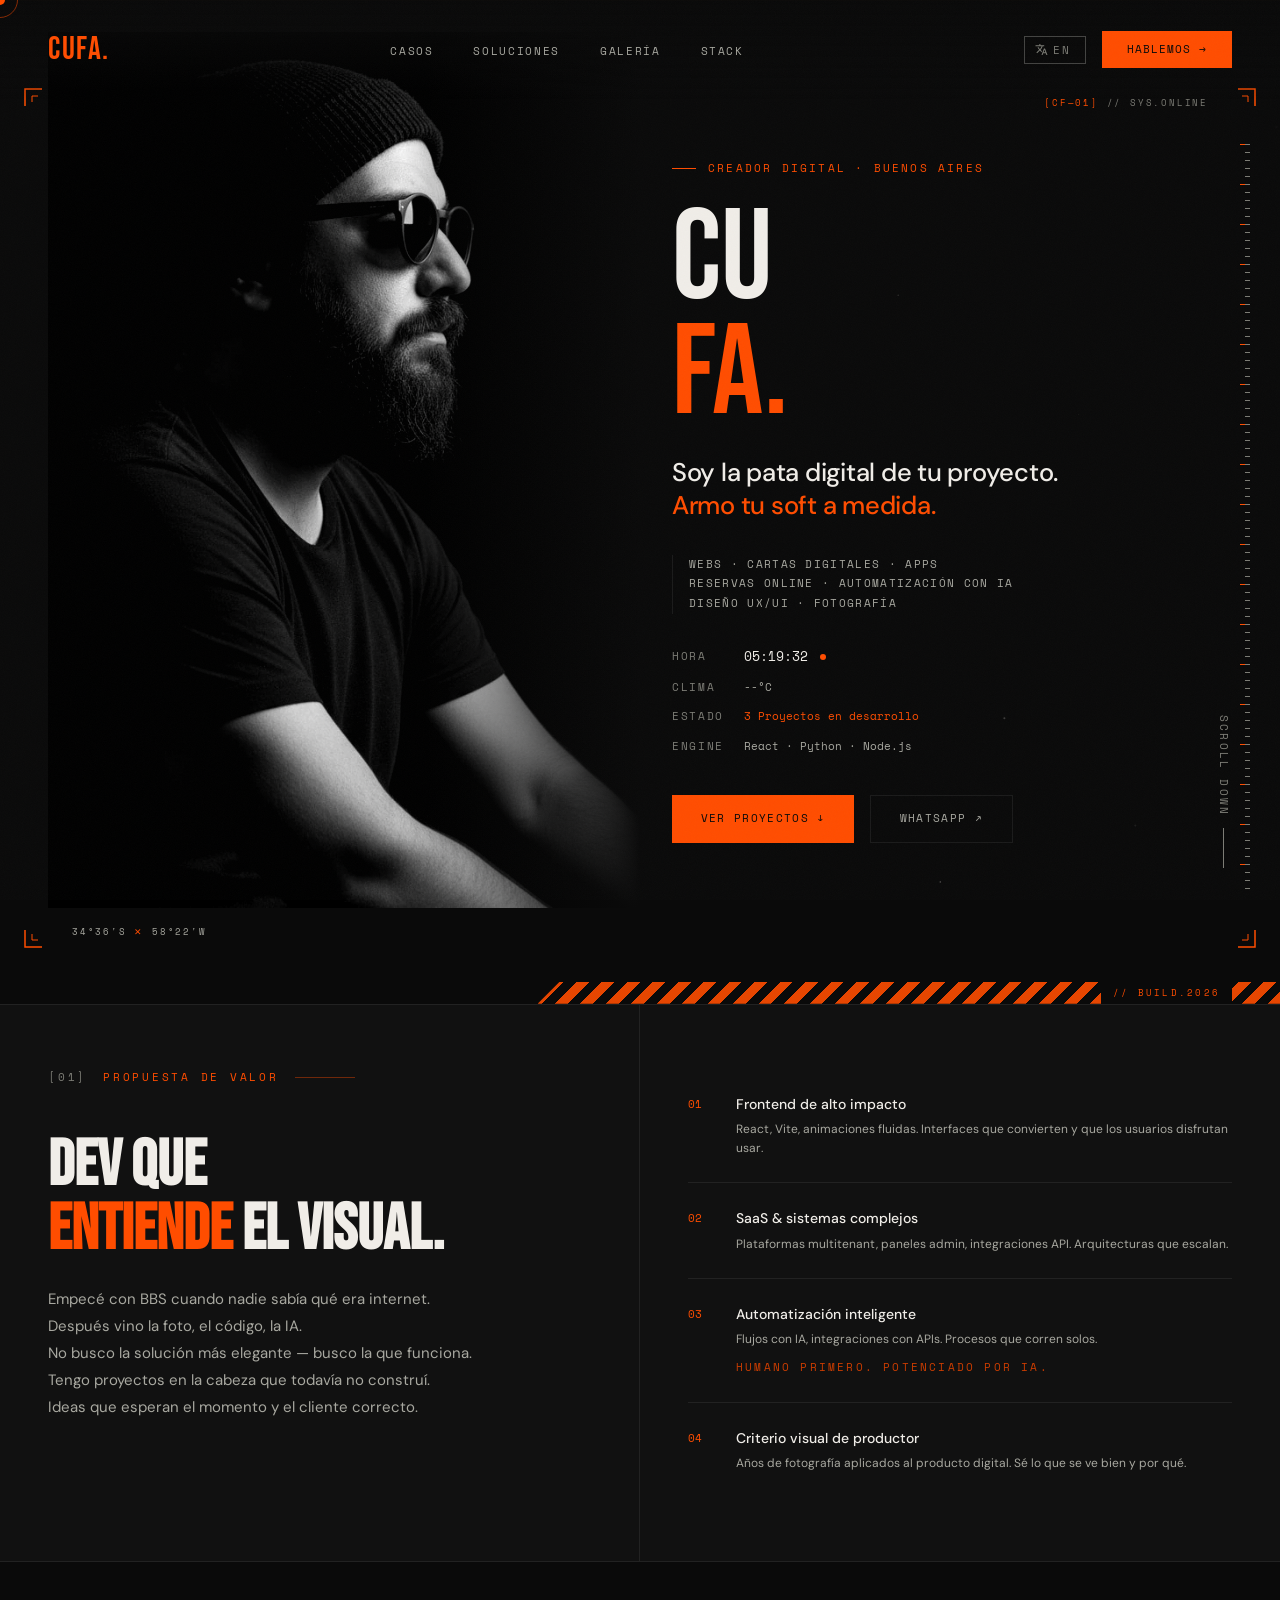
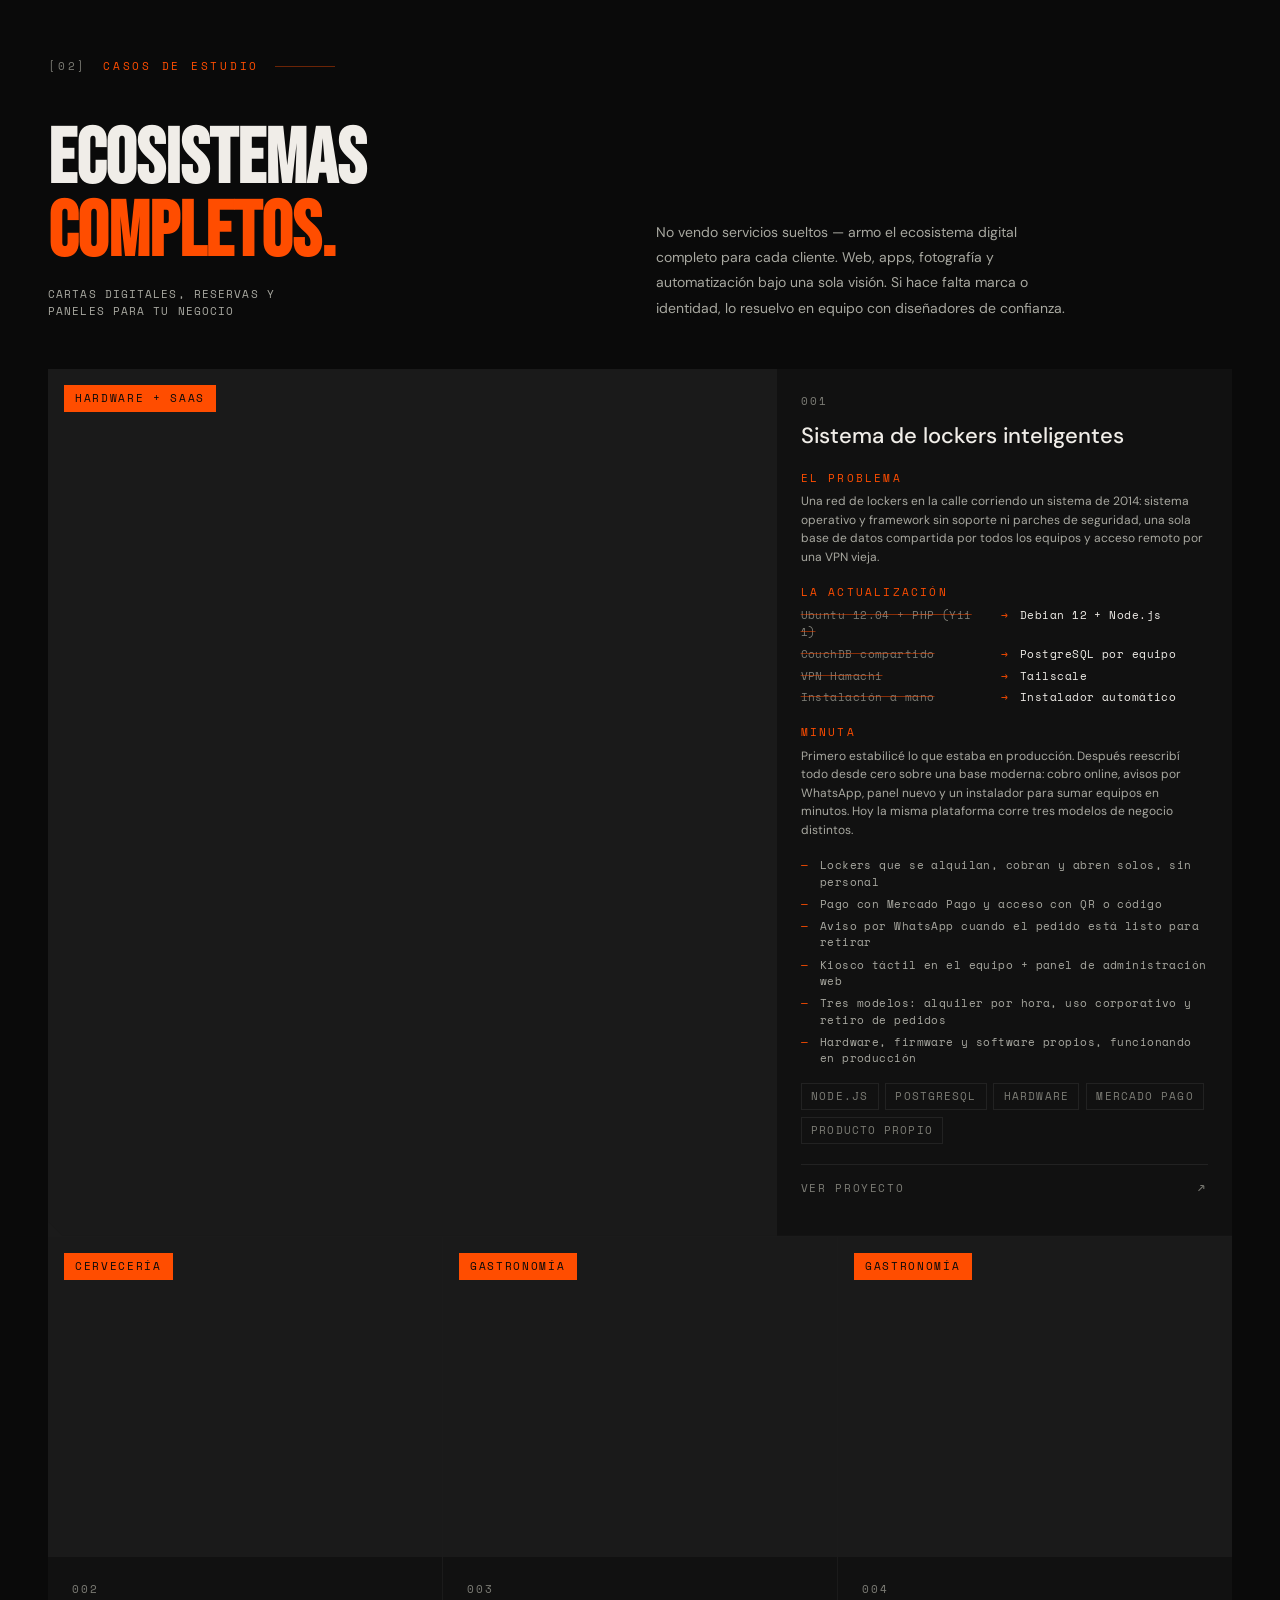
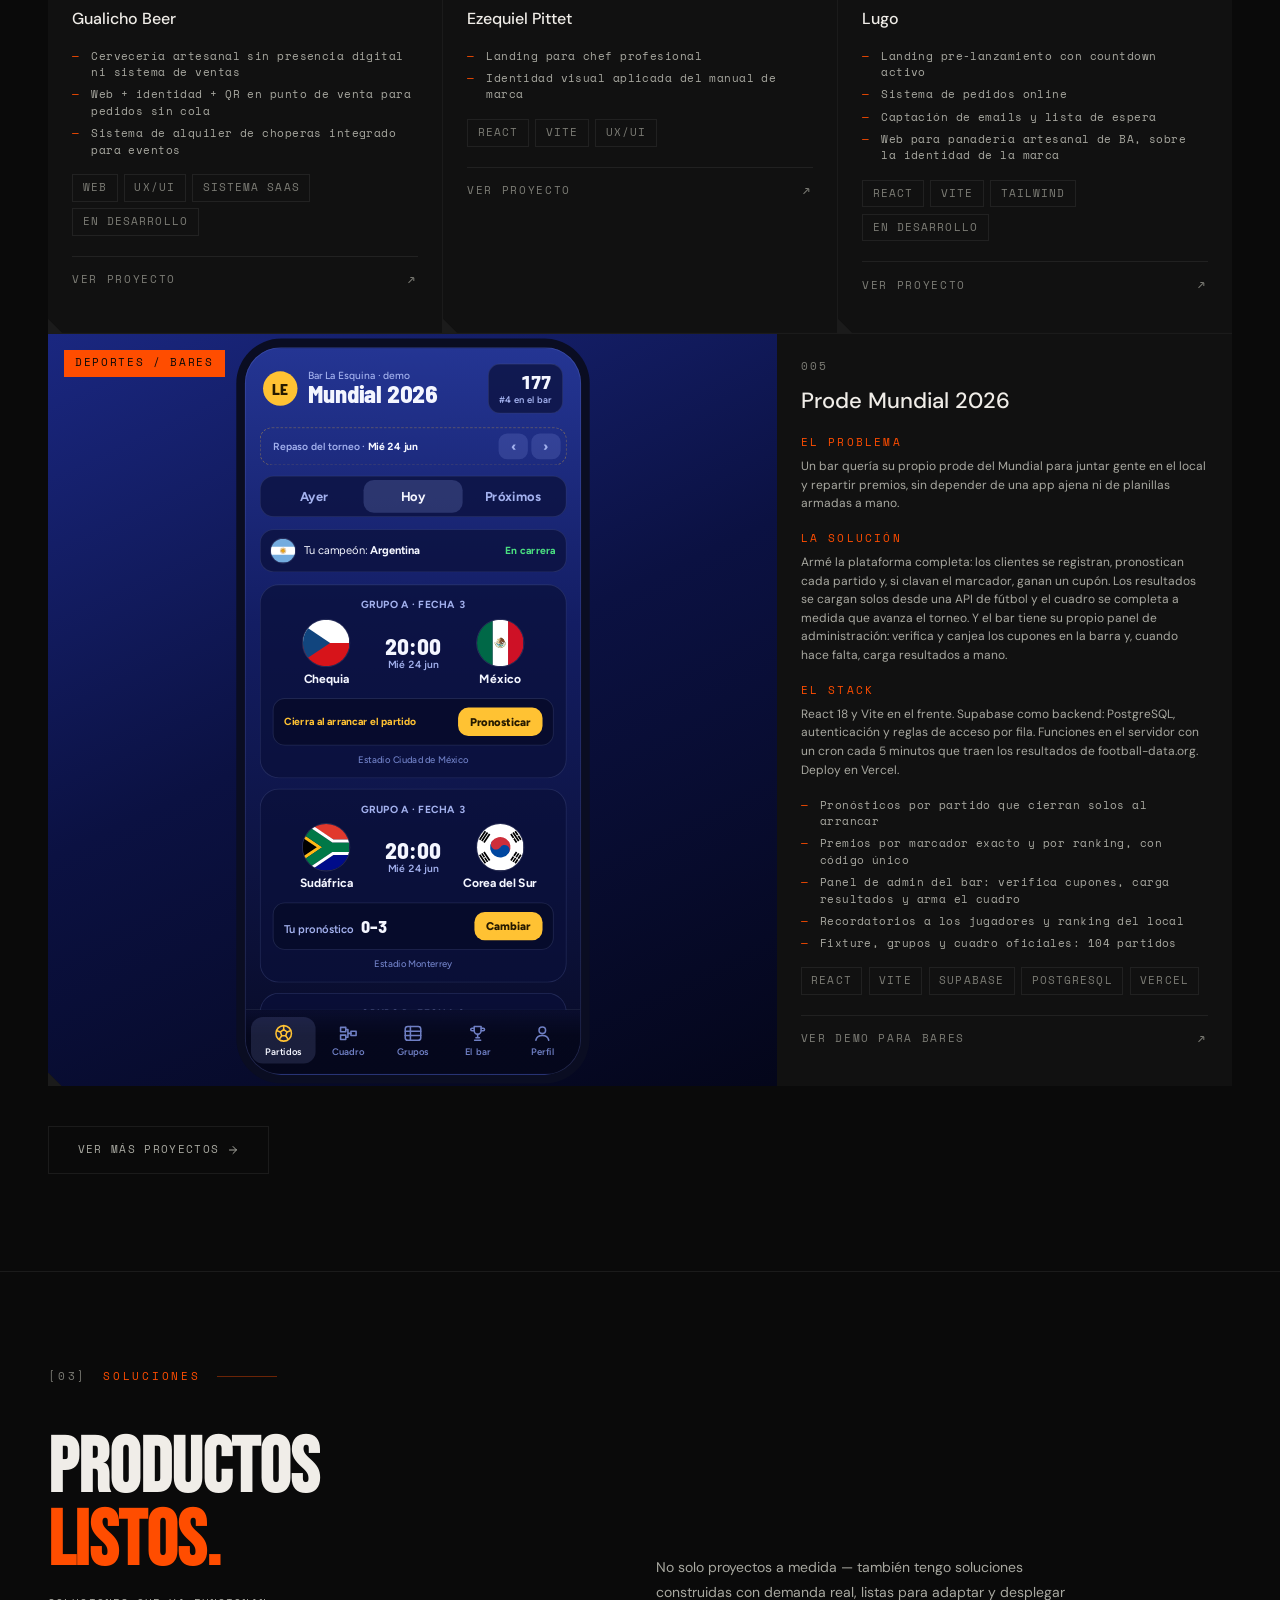
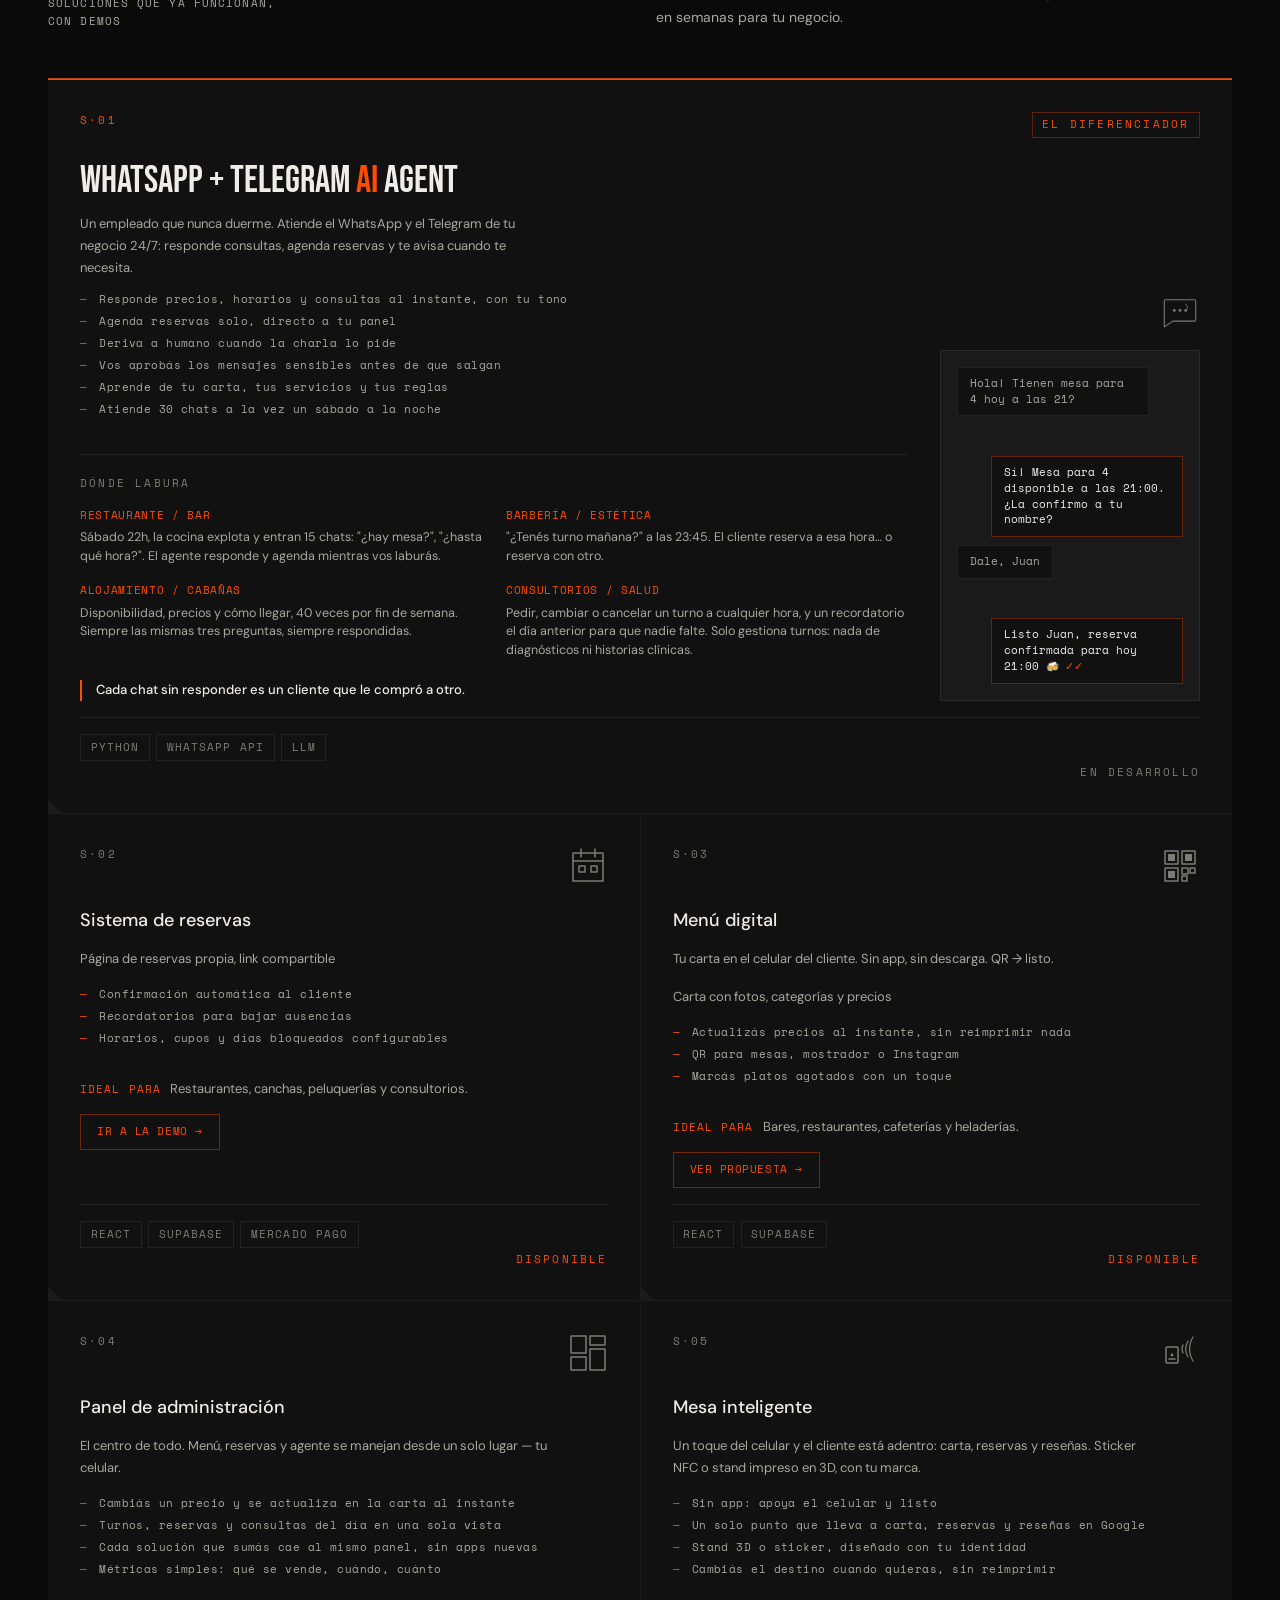
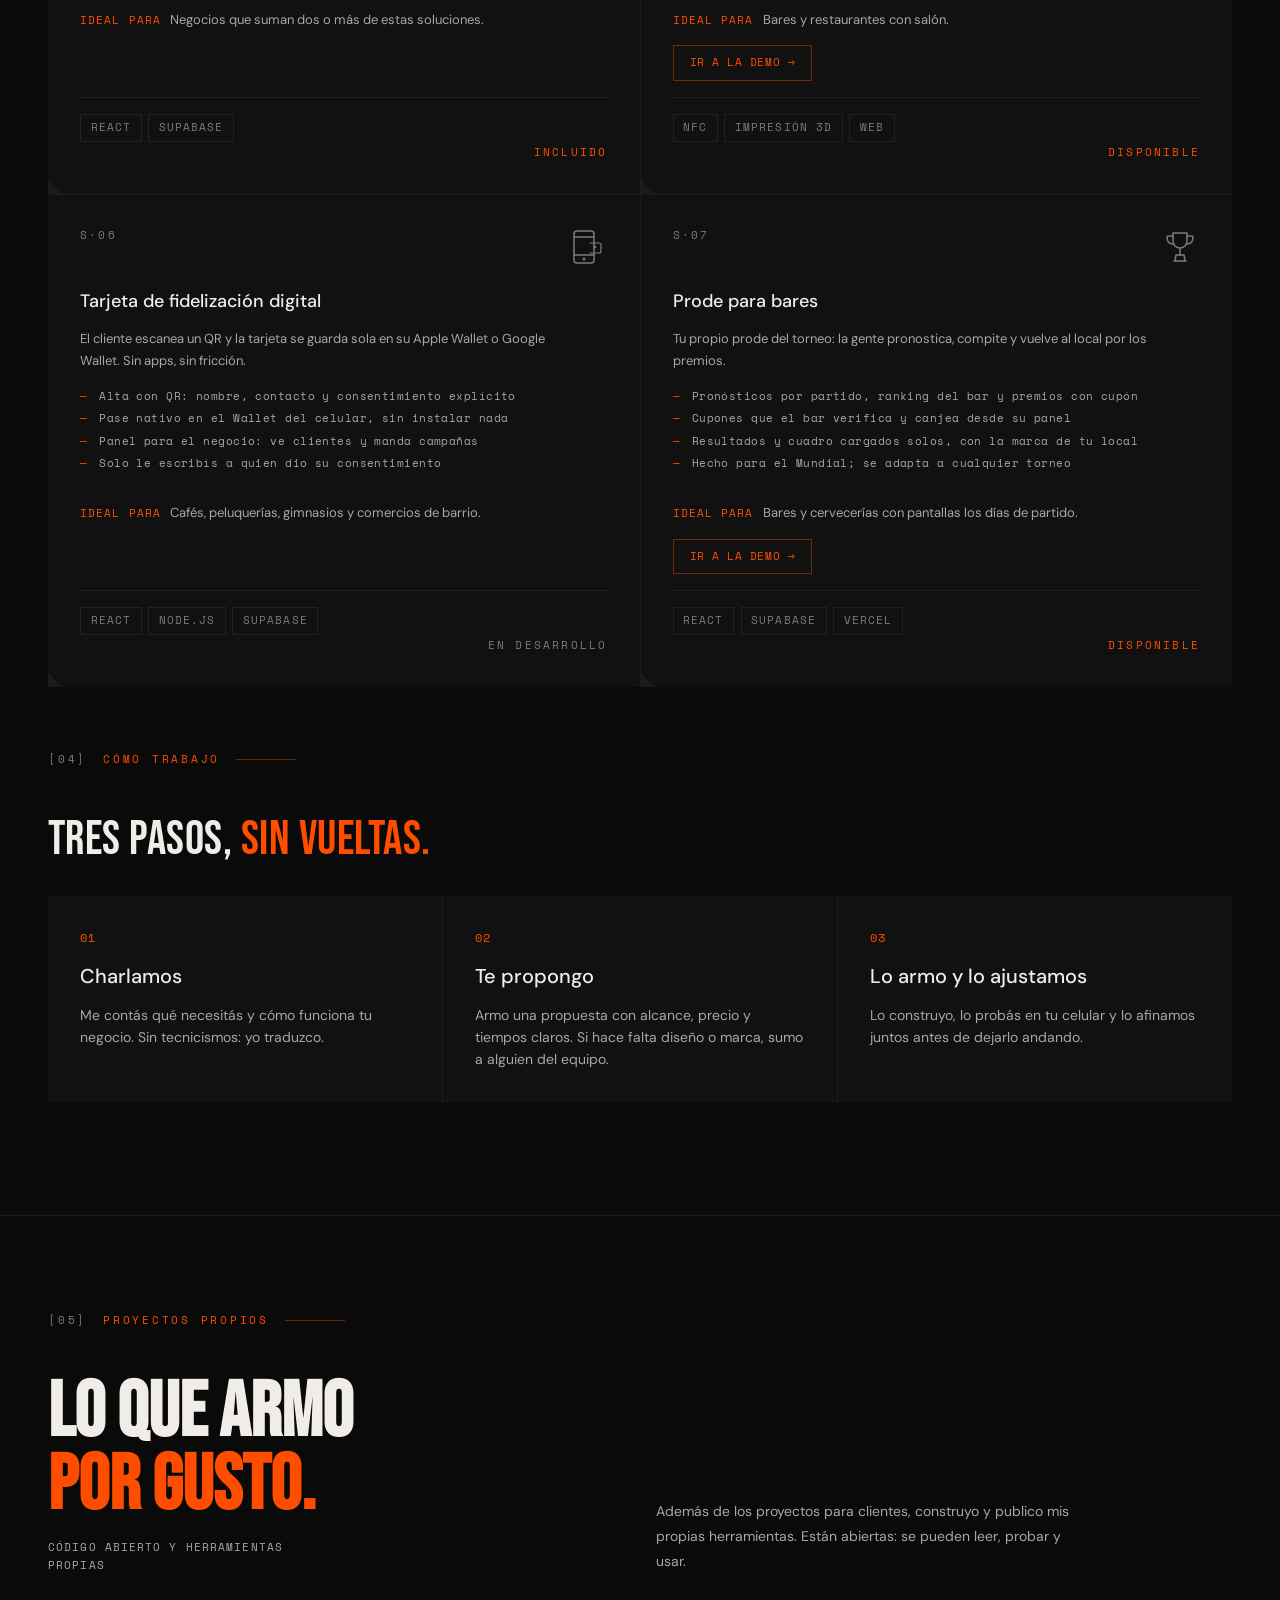
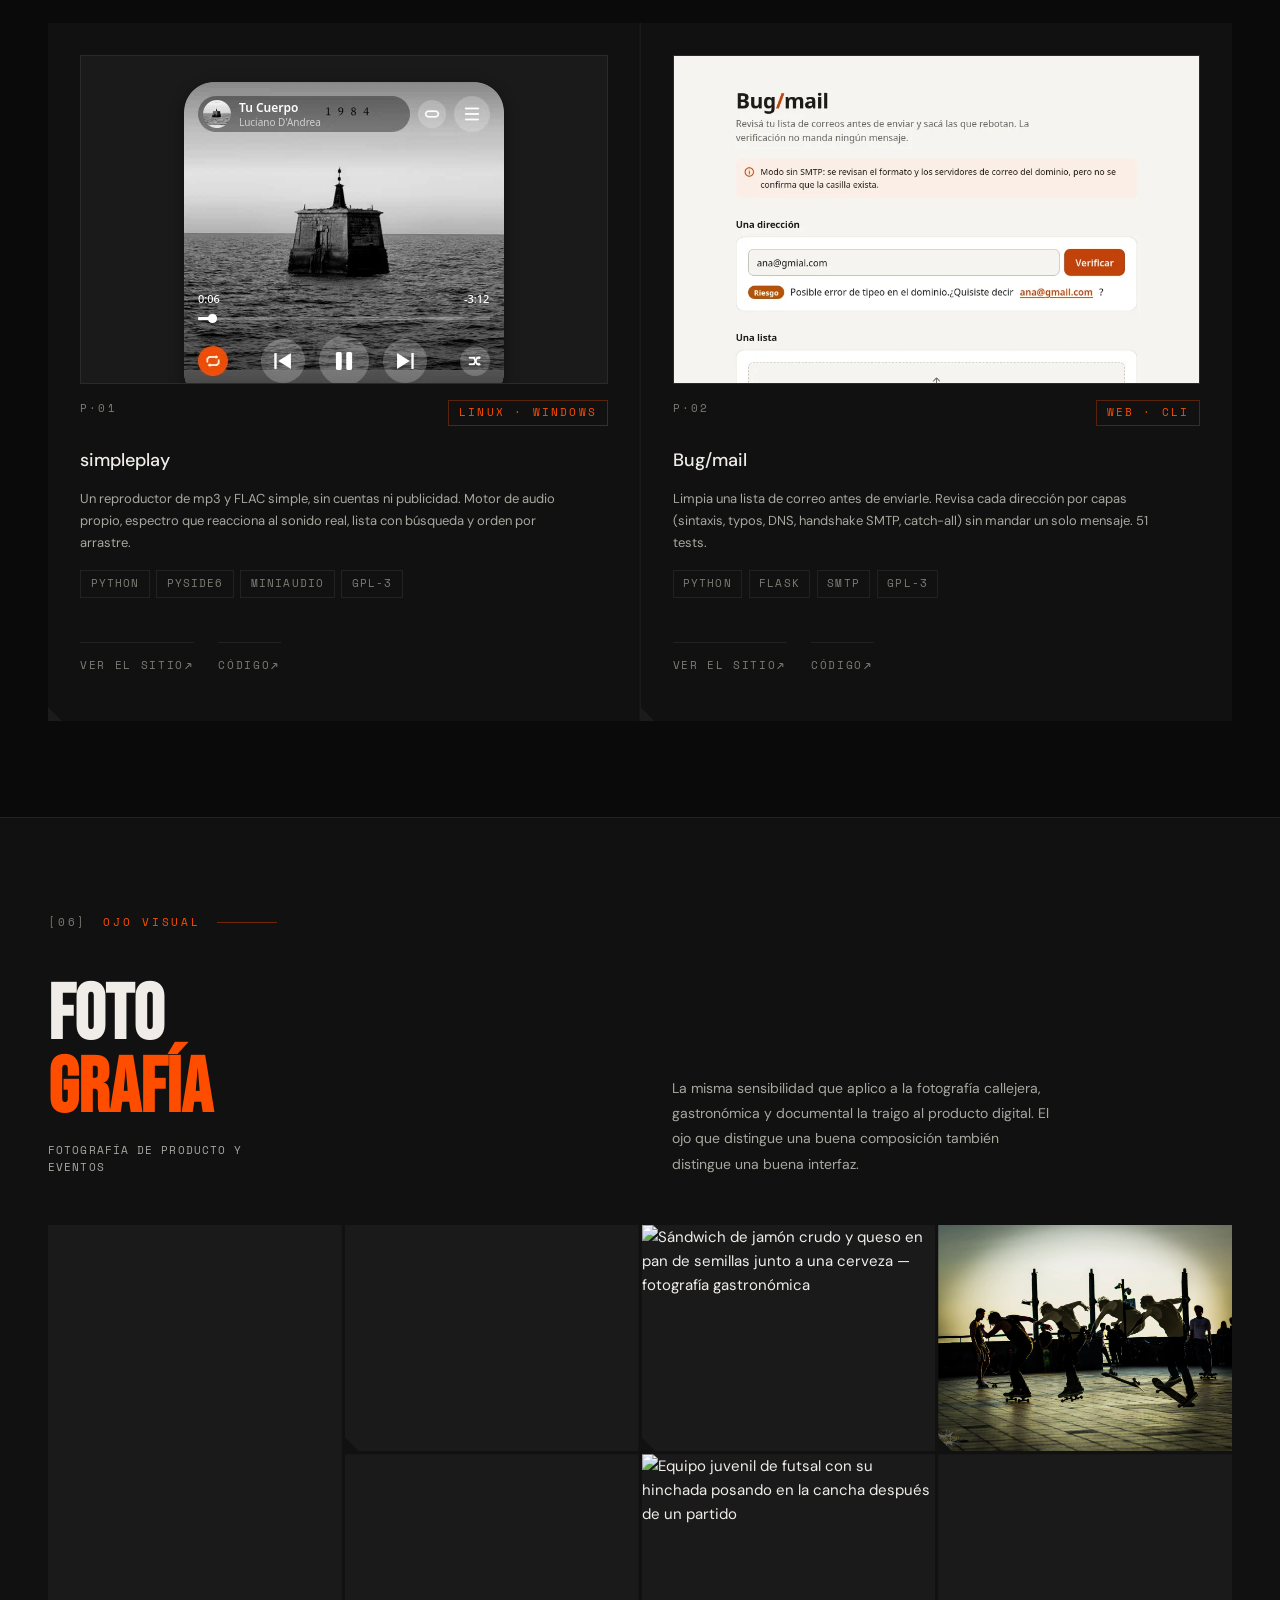
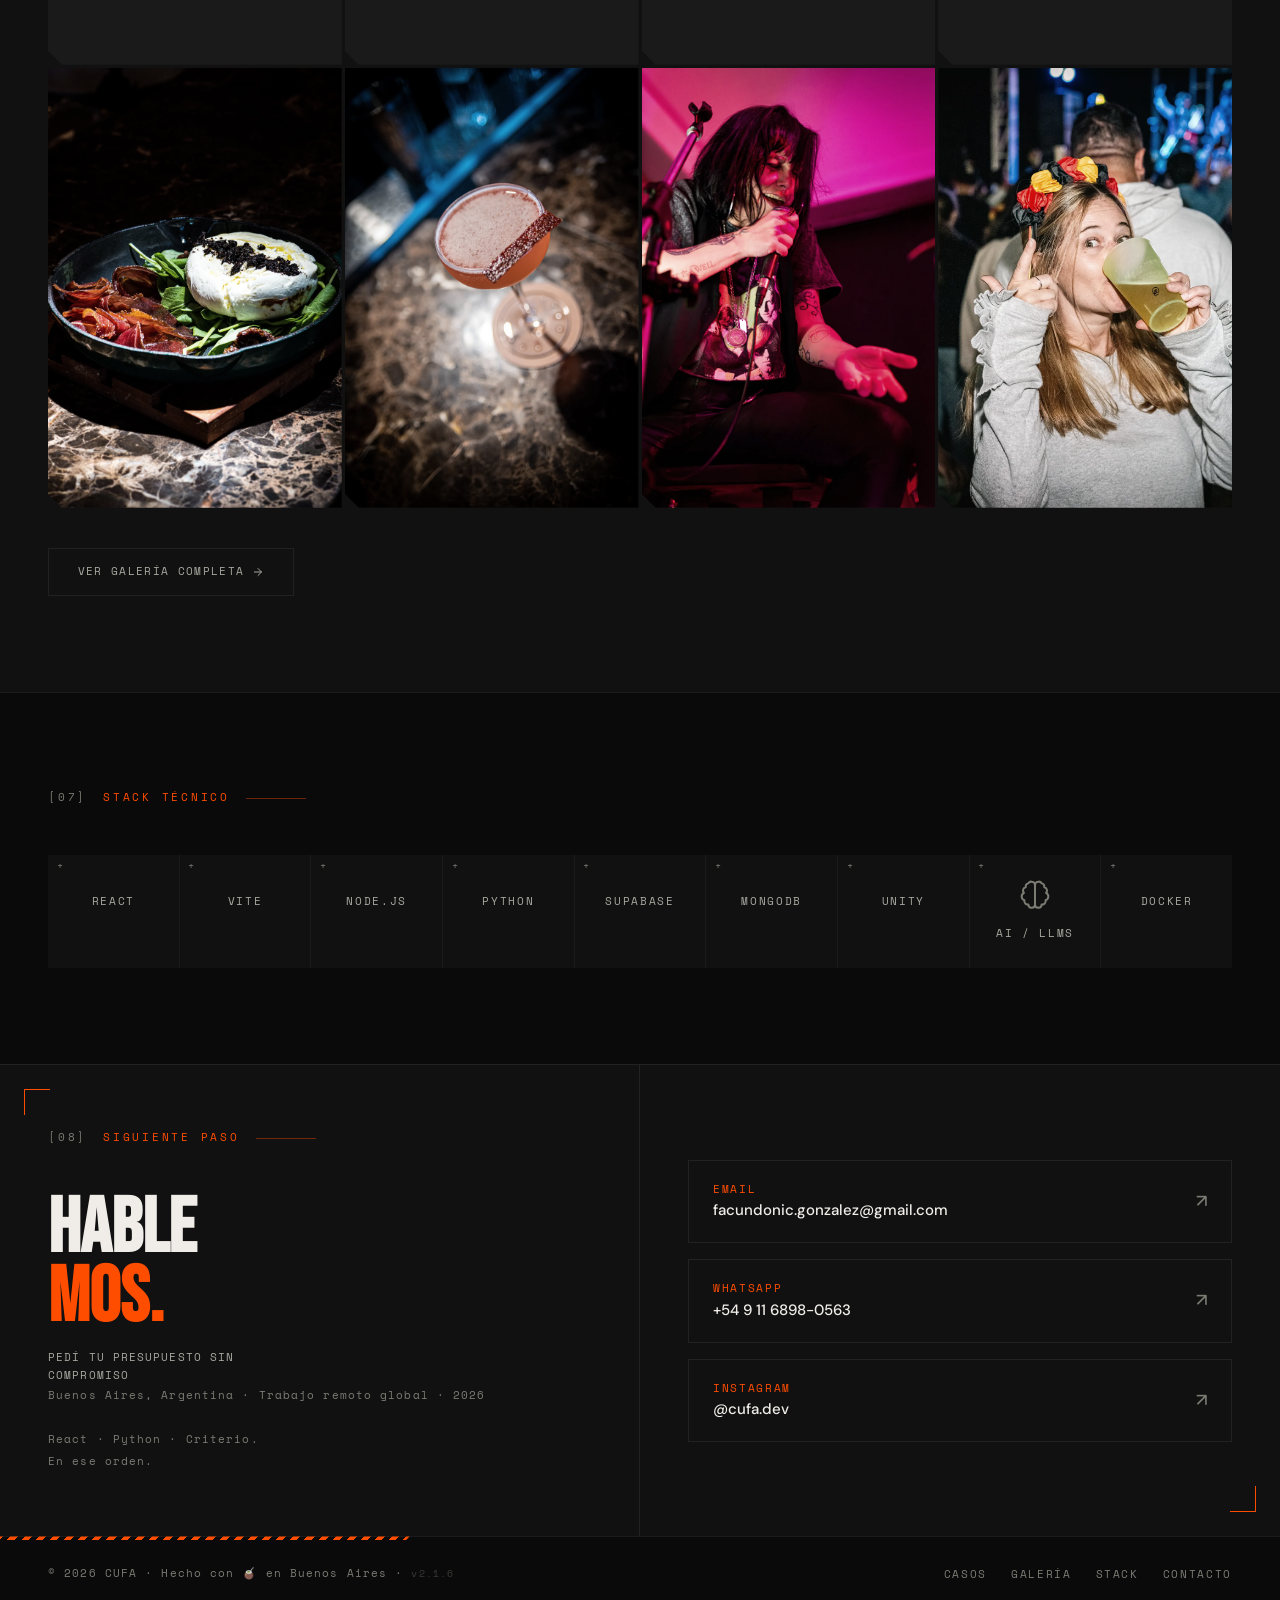
==== commit 4801e8c4: "Sección Proyectos propios: simpleplay y Bug/mail (ES/EN) Co-Authored-By: Claude Sonnet 5.5 <noreply@" ====
--- a/index.html
+++ b/index.html
@@ -811,6 +811,49 @@
     </div>
   </section>
 
+  <!-- PROYECTOS PROPIOS -->
+  <section class="soluciones propios" id="propios">
+    <div class="soluciones-header reveal">
+      <div>
+        <div class="section-label" data-i18n="propios.label">Proyectos propios</div>
+        <h2 class="soluciones-titulo" data-i18n="propios.titulo">
+          Lo que armo<br>
+          <span>por gusto.</span>
+          <small class="titulo-sub">Código abierto y herramientas propias</small>
+        </h2>
+      </div>
+      <p class="soluciones-desc" data-i18n="propios.desc">Además de los proyectos para clientes, construyo y publico mis propias herramientas. Están abiertas: se pueden leer, probar y usar.</p>
+    </div>
+
+    <div class="soluciones-grid reveal-grid">
+
+      <article class="solucion-card propio-card">
+        <div class="propio-img propio-img--sq"><img src="img/propios/simpleplay.webp" width="372" height="372" loading="lazy" alt="simpleplay: tarjeta del reproductor con la tapa del disco"></div>
+        <div class="solucion-card-top"><span class="solucion-num">P·01</span><span class="solucion-badge" data-i18n="propios.sp.badge">Linux · Windows</span></div>
+        <h3 class="solucion-nombre">simpleplay</h3>
+        <p class="solucion-bajada" data-i18n="propios.sp.bajada">Un reproductor de mp3 y FLAC simple, sin cuentas ni publicidad. Motor de audio propio, espectro que reacciona al sonido real, lista con búsqueda y orden por arrastre.</p>
+        <div class="caso-tags"><span class="tag">Python</span><span class="tag">PySide6</span><span class="tag">miniaudio</span><span class="tag">GPL-3</span></div>
+        <div class="propio-links">
+          <a href="https://cufadev.github.io/simpleplay/" class="caso-link" target="_blank" rel="noopener"><span data-i18n="propios.link.sitio">Ver el sitio</span> <span class="caso-link-arrow">↗</span></a>
+          <a href="https://github.com/cufadev/simpleplay" class="caso-link" target="_blank" rel="noopener"><span data-i18n="propios.link.codigo">Código</span> <span class="caso-link-arrow">↗</span></a>
+        </div>
+      </article>
+
+      <article class="solucion-card propio-card">
+        <div class="propio-img"><img src="img/propios/bugmail.webp" width="900" height="580" loading="lazy" alt="Bug/mail: interfaz web con los resultados de una lista verificada"></div>
+        <div class="solucion-card-top"><span class="solucion-num">P·02</span><span class="solucion-badge" data-i18n="propios.bm.badge">Web · CLI</span></div>
+        <h3 class="solucion-nombre">Bug/mail</h3>
+        <p class="solucion-bajada" data-i18n="propios.bm.bajada">Limpia una lista de correo antes de enviarle. Revisa cada dirección por capas (sintaxis, typos, DNS, handshake SMTP, catch-all) sin mandar un solo mensaje. 51 tests.</p>
+        <div class="caso-tags"><span class="tag">Python</span><span class="tag">Flask</span><span class="tag">SMTP</span><span class="tag">GPL-3</span></div>
+        <div class="propio-links">
+          <a href="https://cufadev.github.io/debuglist.io/" class="caso-link" target="_blank" rel="noopener"><span data-i18n="propios.link.sitio">Ver el sitio</span> <span class="caso-link-arrow">↗</span></a>
+          <a href="https://github.com/cufadev/debuglist.io" class="caso-link" target="_blank" rel="noopener"><span data-i18n="propios.link.codigo">Código</span> <span class="caso-link-arrow">↗</span></a>
+        </div>
+      </article>
+
+    </div>
+  </section>
+
   <!-- GALERÍA -->
   <section class="galeria-section" id="galeria">
     <div class="galeria-intro reveal">
--- a/css/style.css
+++ b/css/style.css
@@ -1960,3 +1960,10 @@
 @media (max-width: 900px) {
   .como-pasos { grid-template-columns: 1fr; }
 }
+
+/* Proyectos propios */
+.propio-card { gap: 1rem; }
+.propio-img { background: var(--surface2); border: 1px solid var(--border); overflow: hidden; display: grid; place-items: center; aspect-ratio: 16 / 10; }
+.propio-img img { width: 100%; height: 100%; object-fit: cover; object-position: top; display: block; }
+.propio-img--sq img { width: auto; max-width: 100%; object-fit: contain; }
+.propio-links { display: flex; flex-wrap: wrap; gap: 0.5rem 1.5rem; margin-top: auto; padding-top: 0.5rem; }
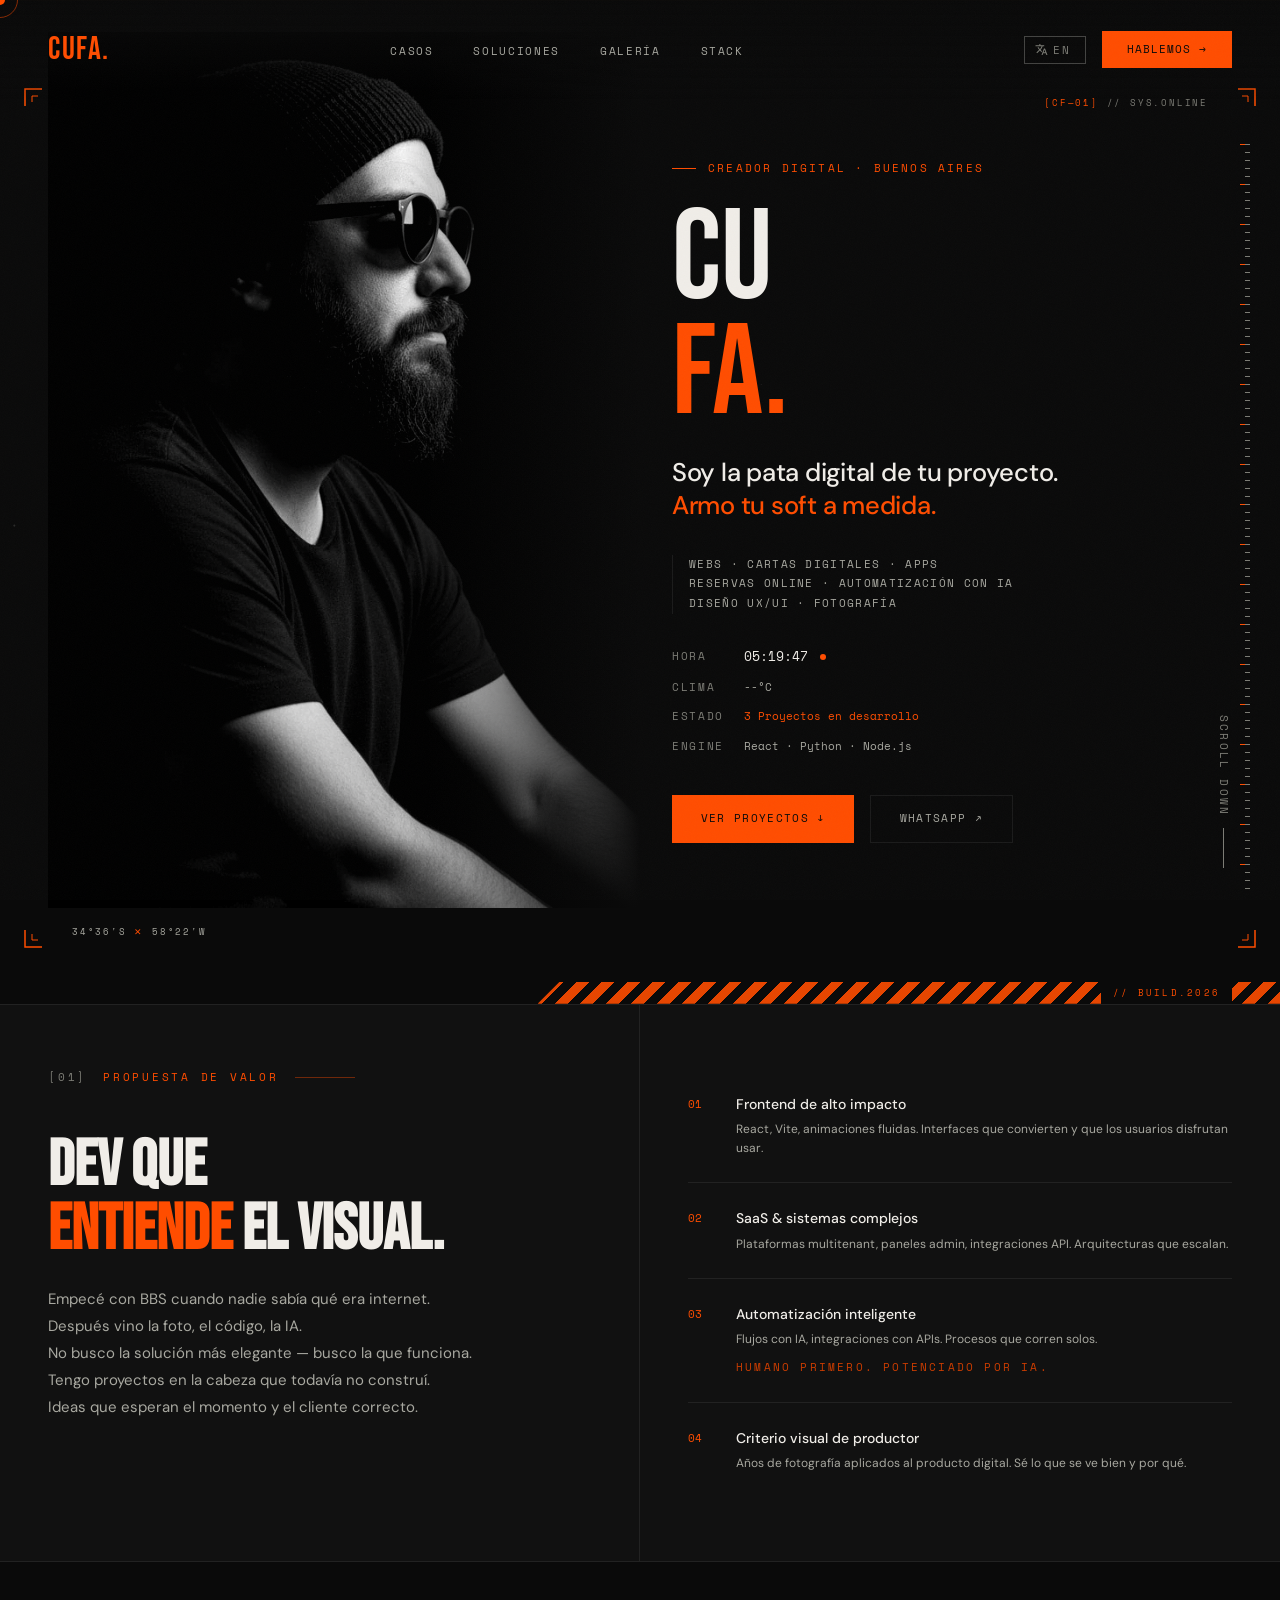
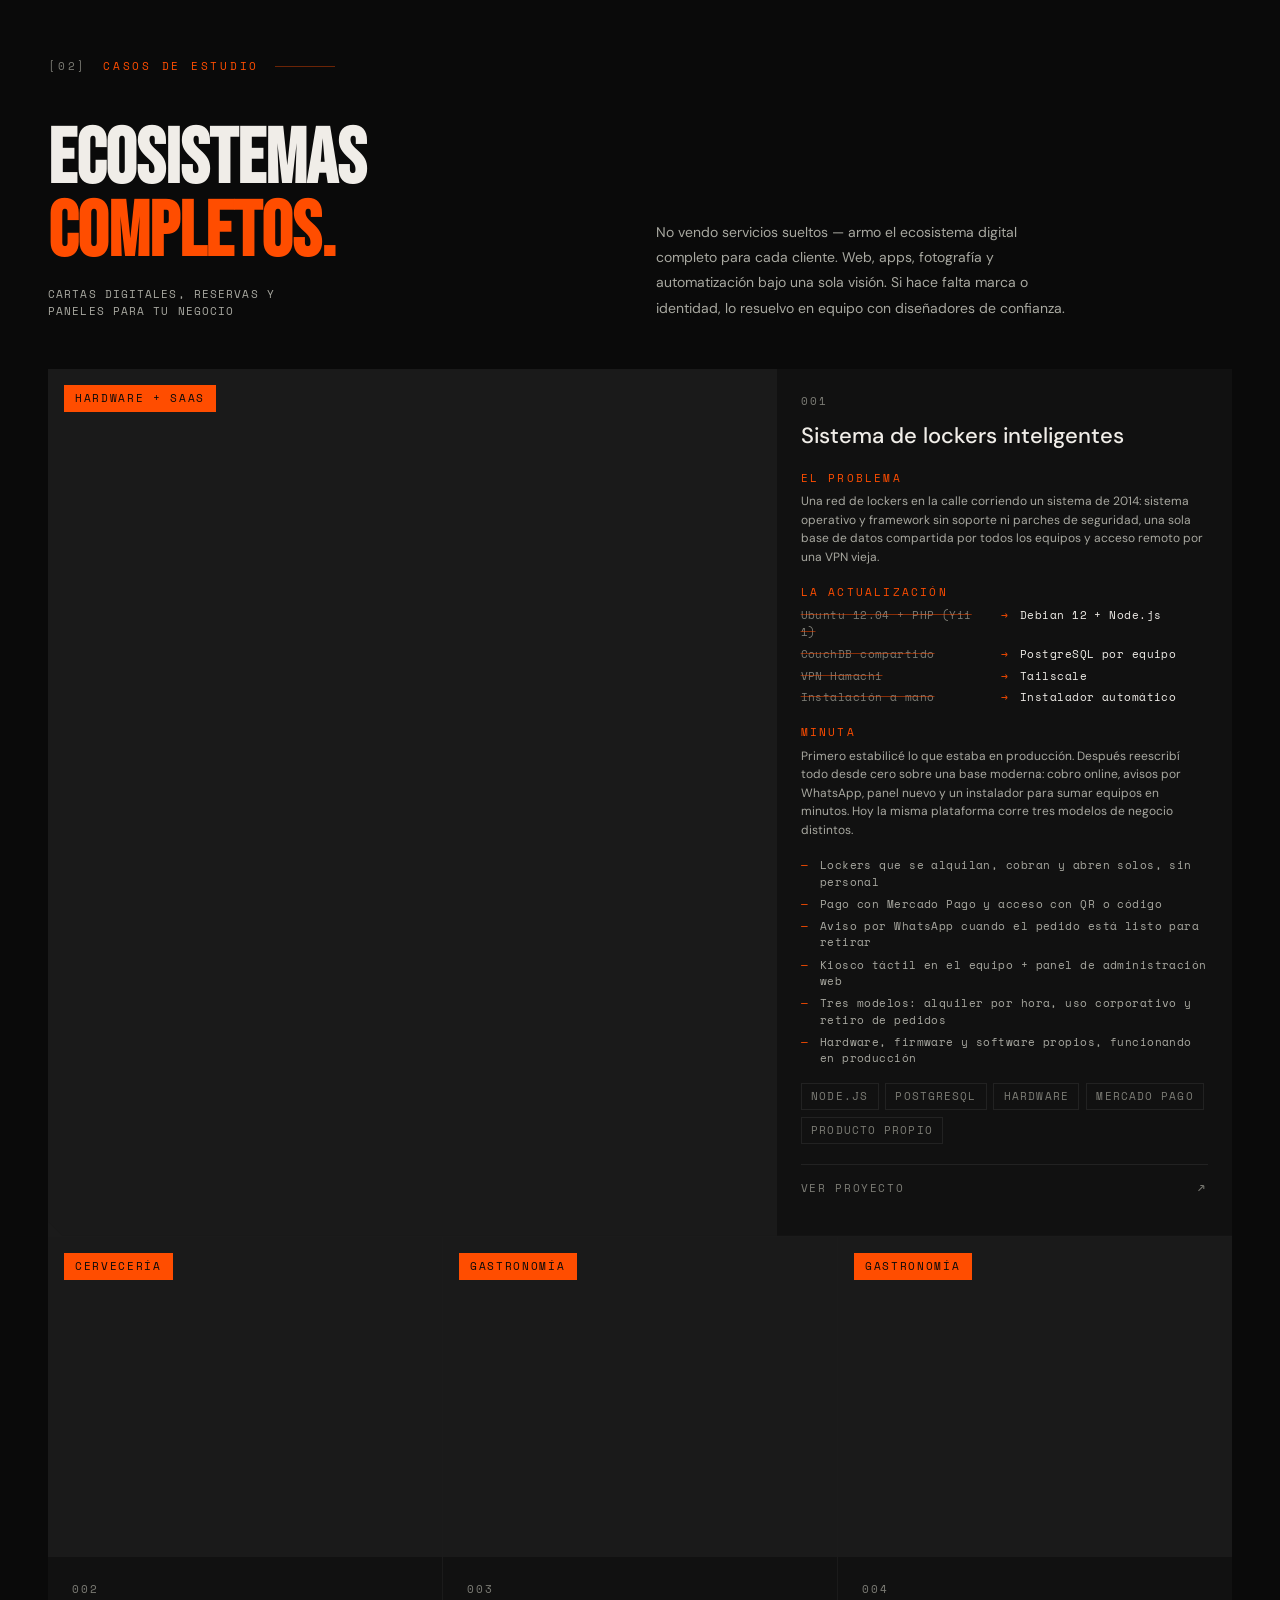
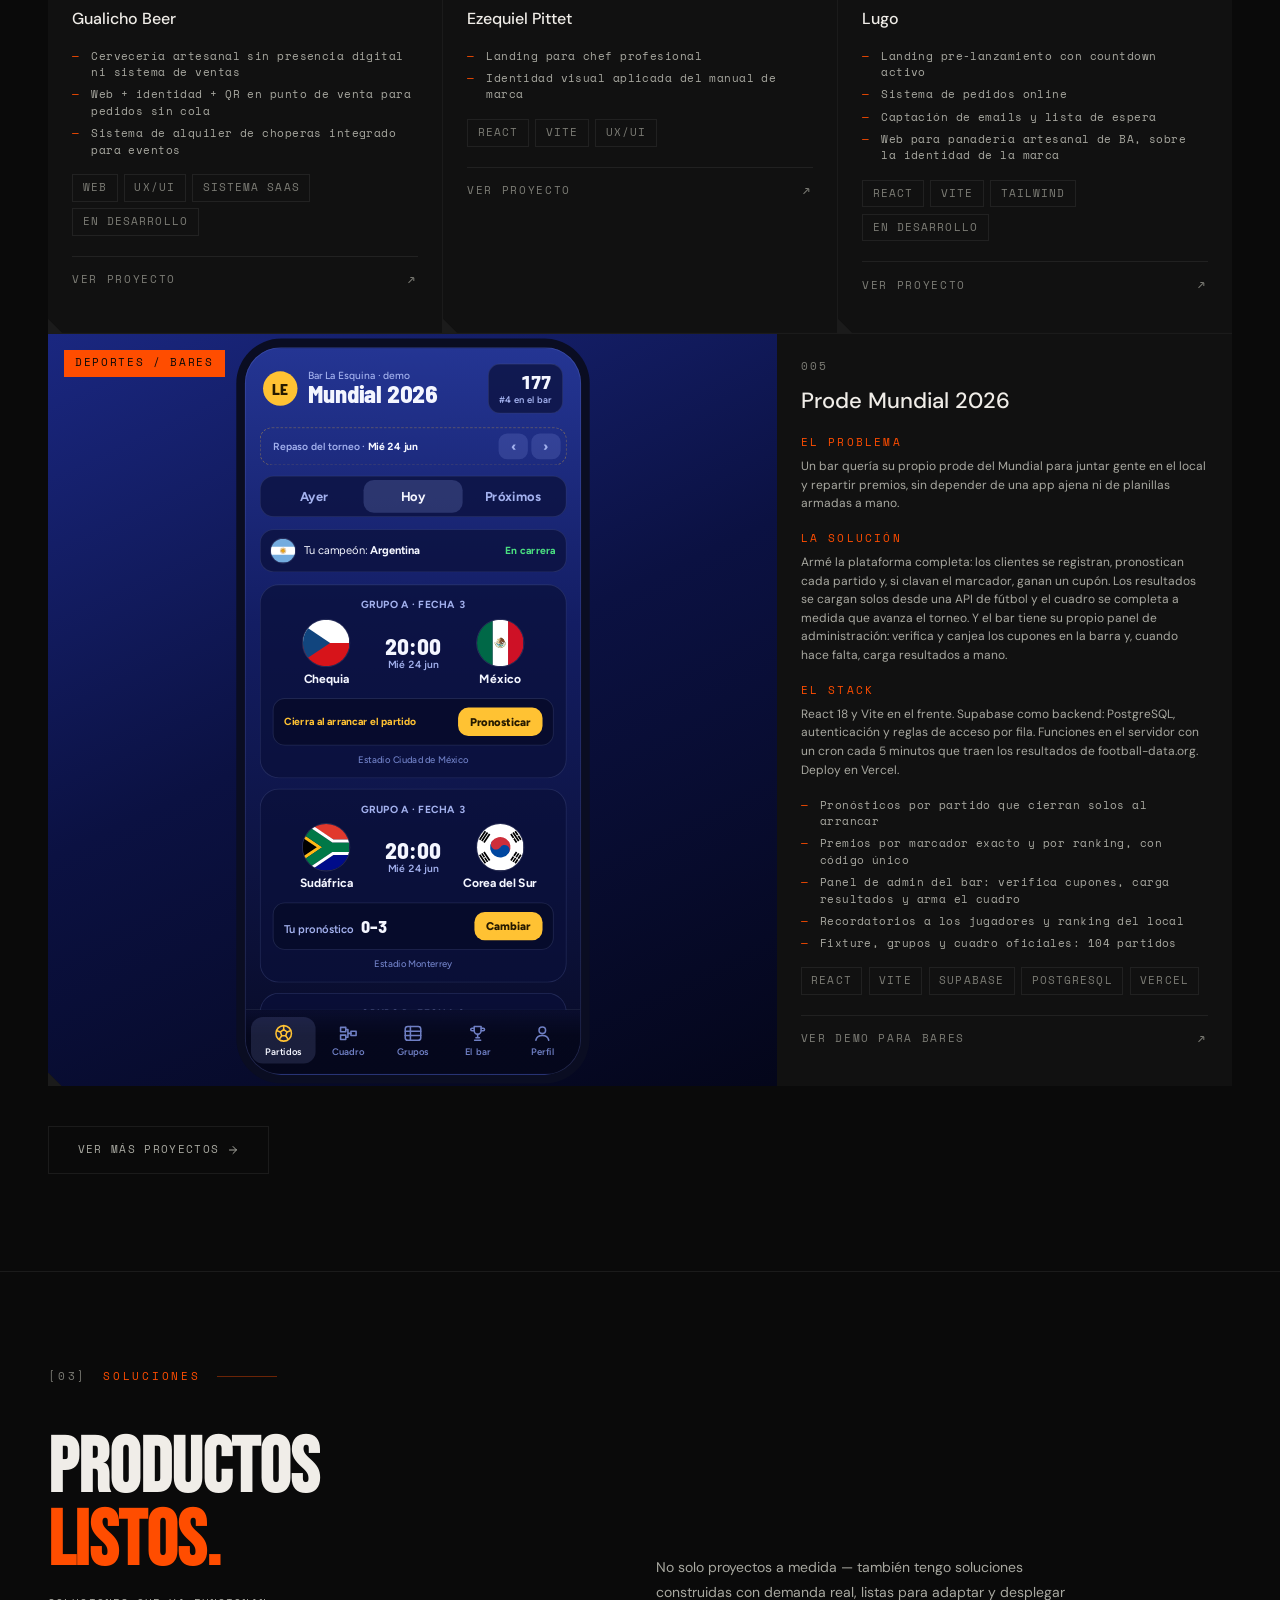
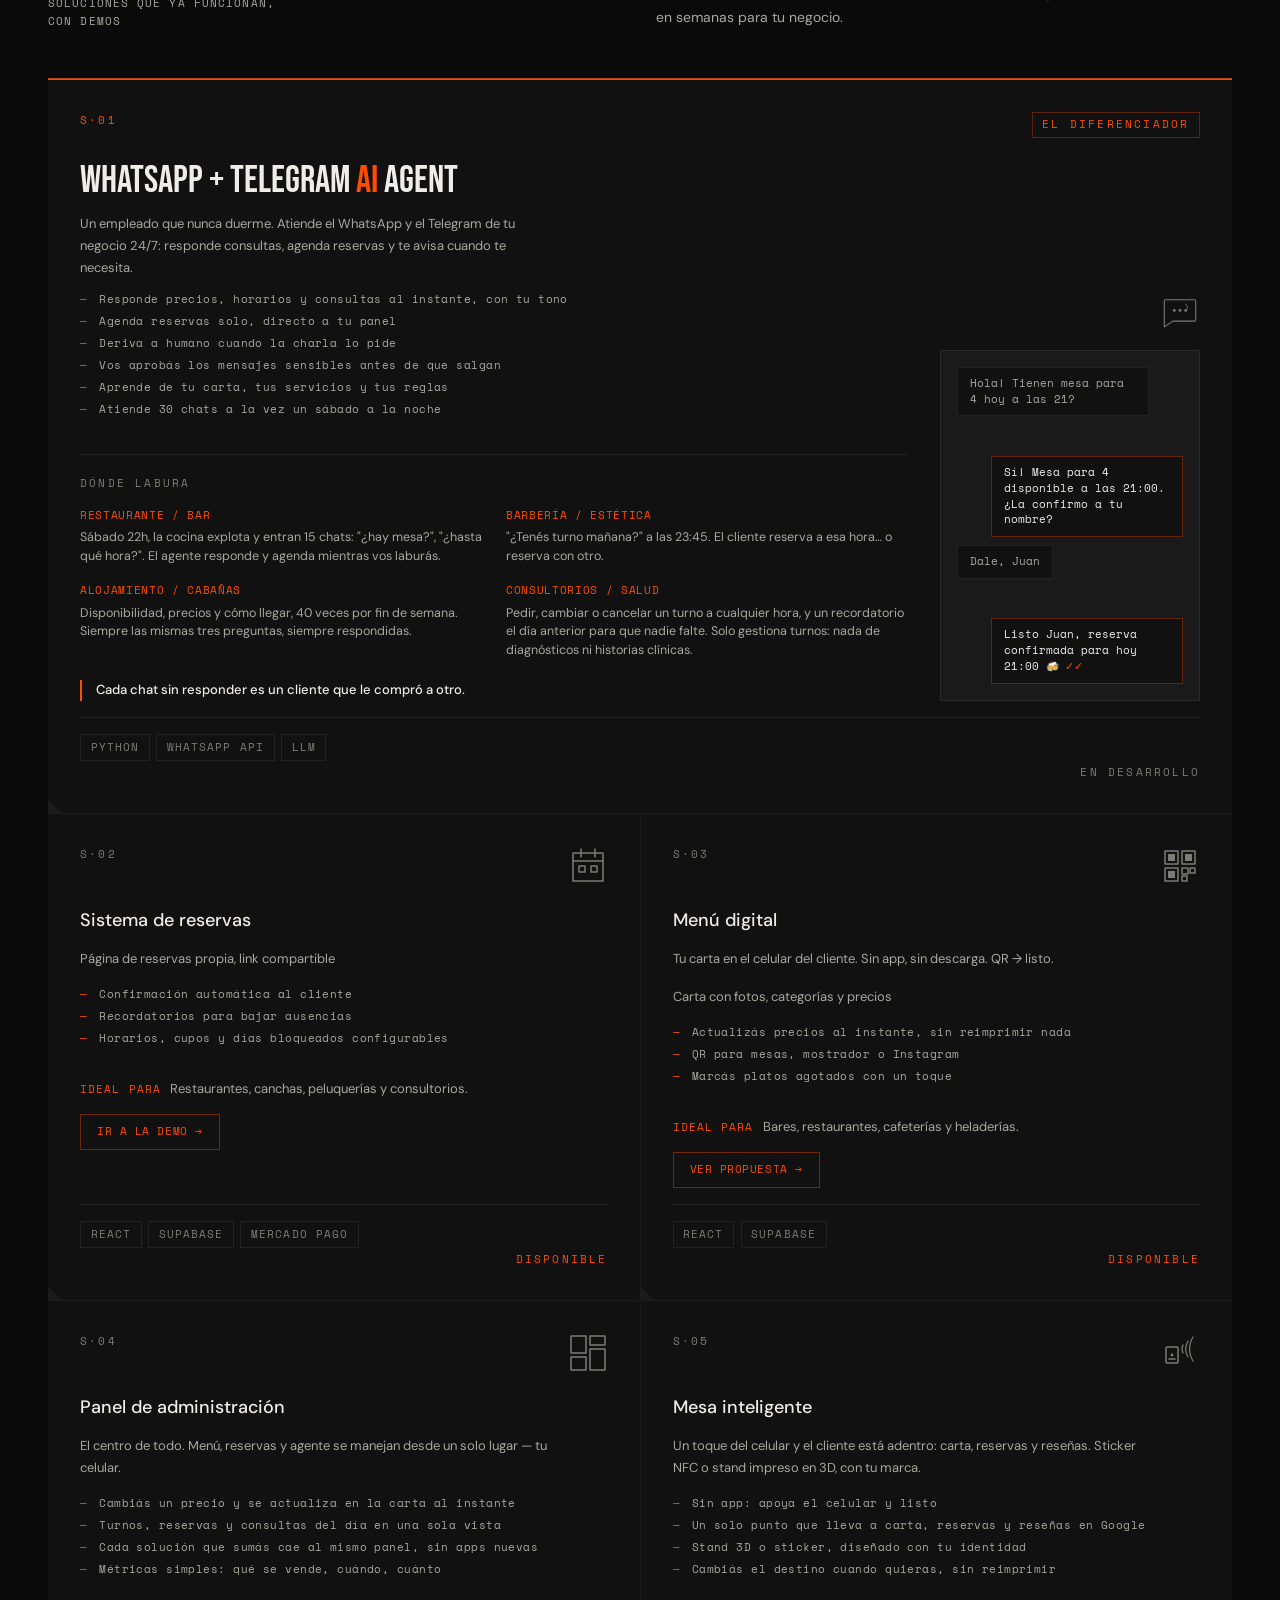
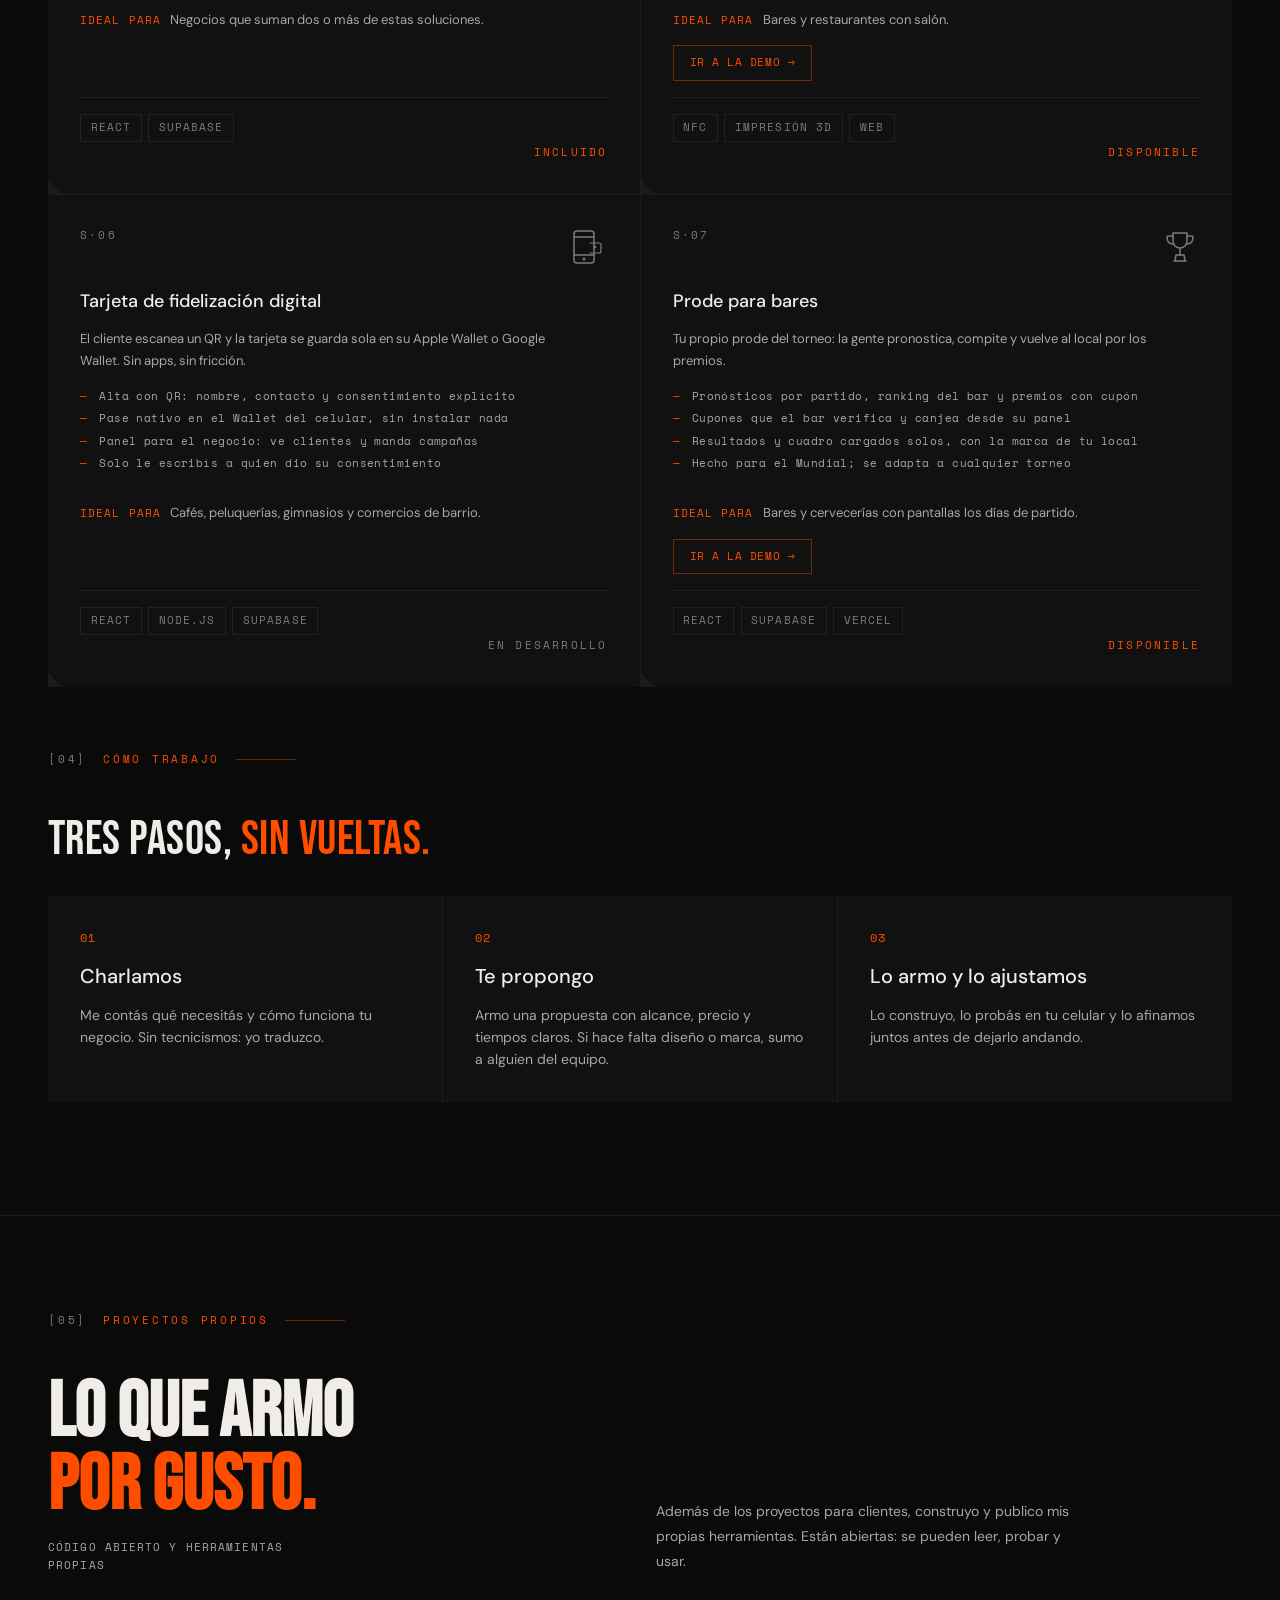
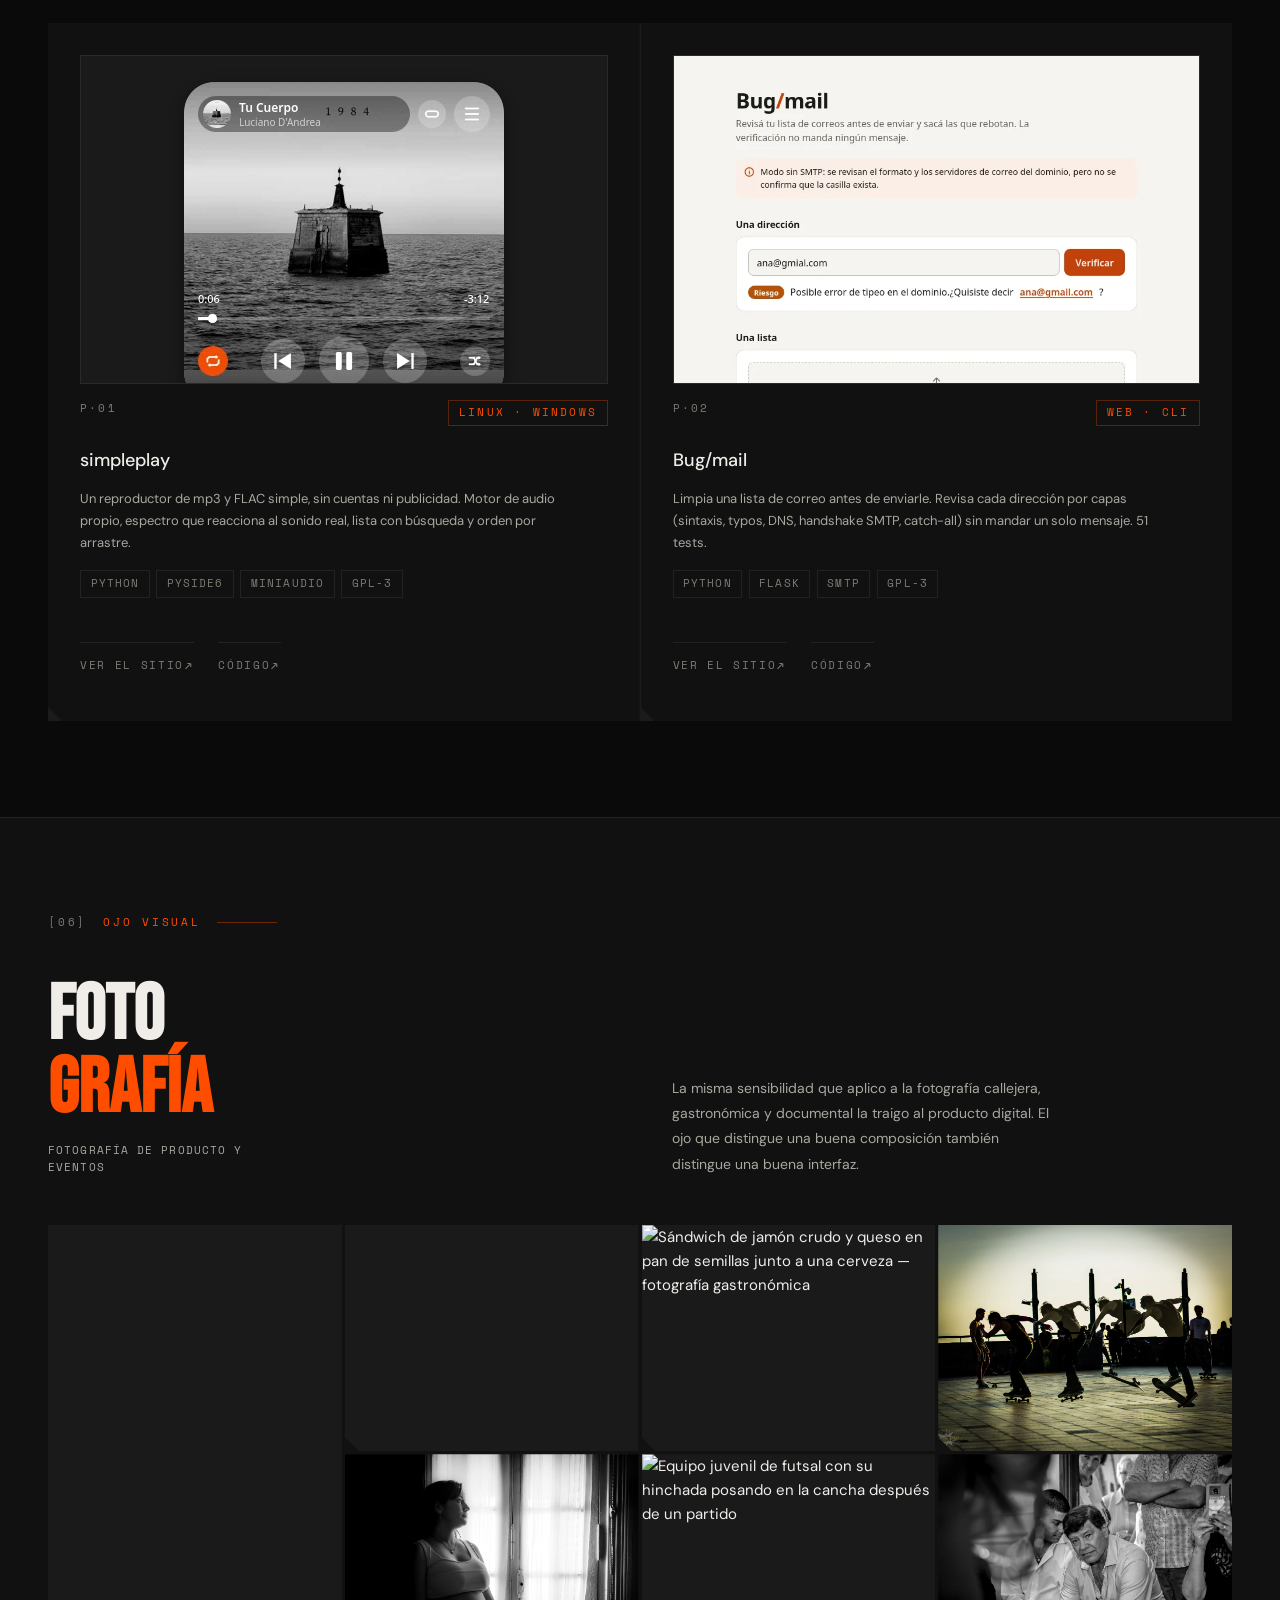
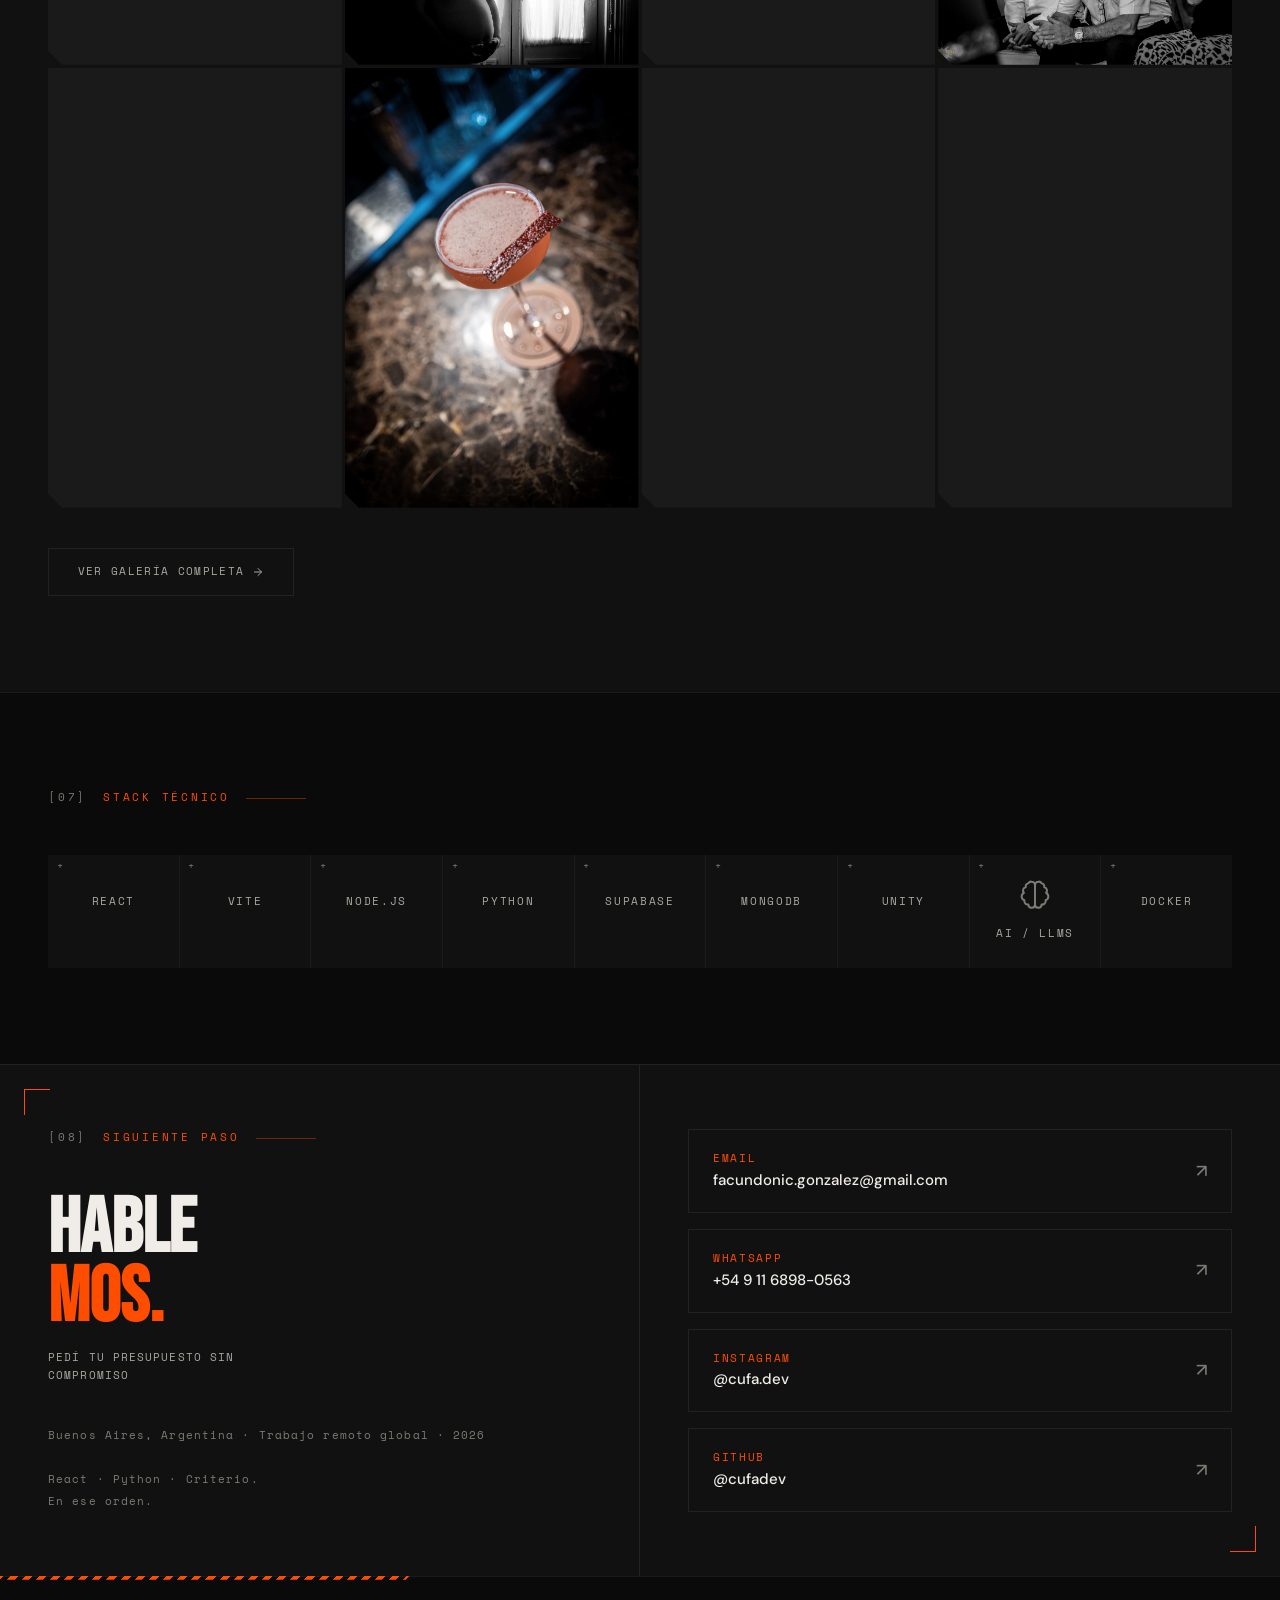
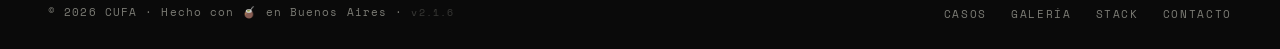
==== commit 2433d0de: "Agregar enlace a GitHub (@cufadev) en contacto y datos estructurados Co-Authored-By: Claude Sonnet 5" ====
--- a/index.html
+++ b/index.html
@@ -73,7 +73,7 @@
       },
       "sameAs": [
         "https://instagram.com/cufa.dev",
-        "https://github.com/facugon85"
+        "https://github.com/cufadev"
       ],
       "contactPoint": {
         "@type": "ContactPoint",
@@ -1033,6 +1033,13 @@
         </div>
         <span class="arrow">↗</span>
       </a>
+      <a href="https://github.com/cufadev" class="contacto-link" target="_blank" rel="noopener noreferrer">
+        <div>
+          <div class="contacto-link-label">GitHub</div>
+          <div>@cufadev</div>
+        </div>
+        <span class="arrow">↗</span>
+      </a>
     </div>
   </div>
 
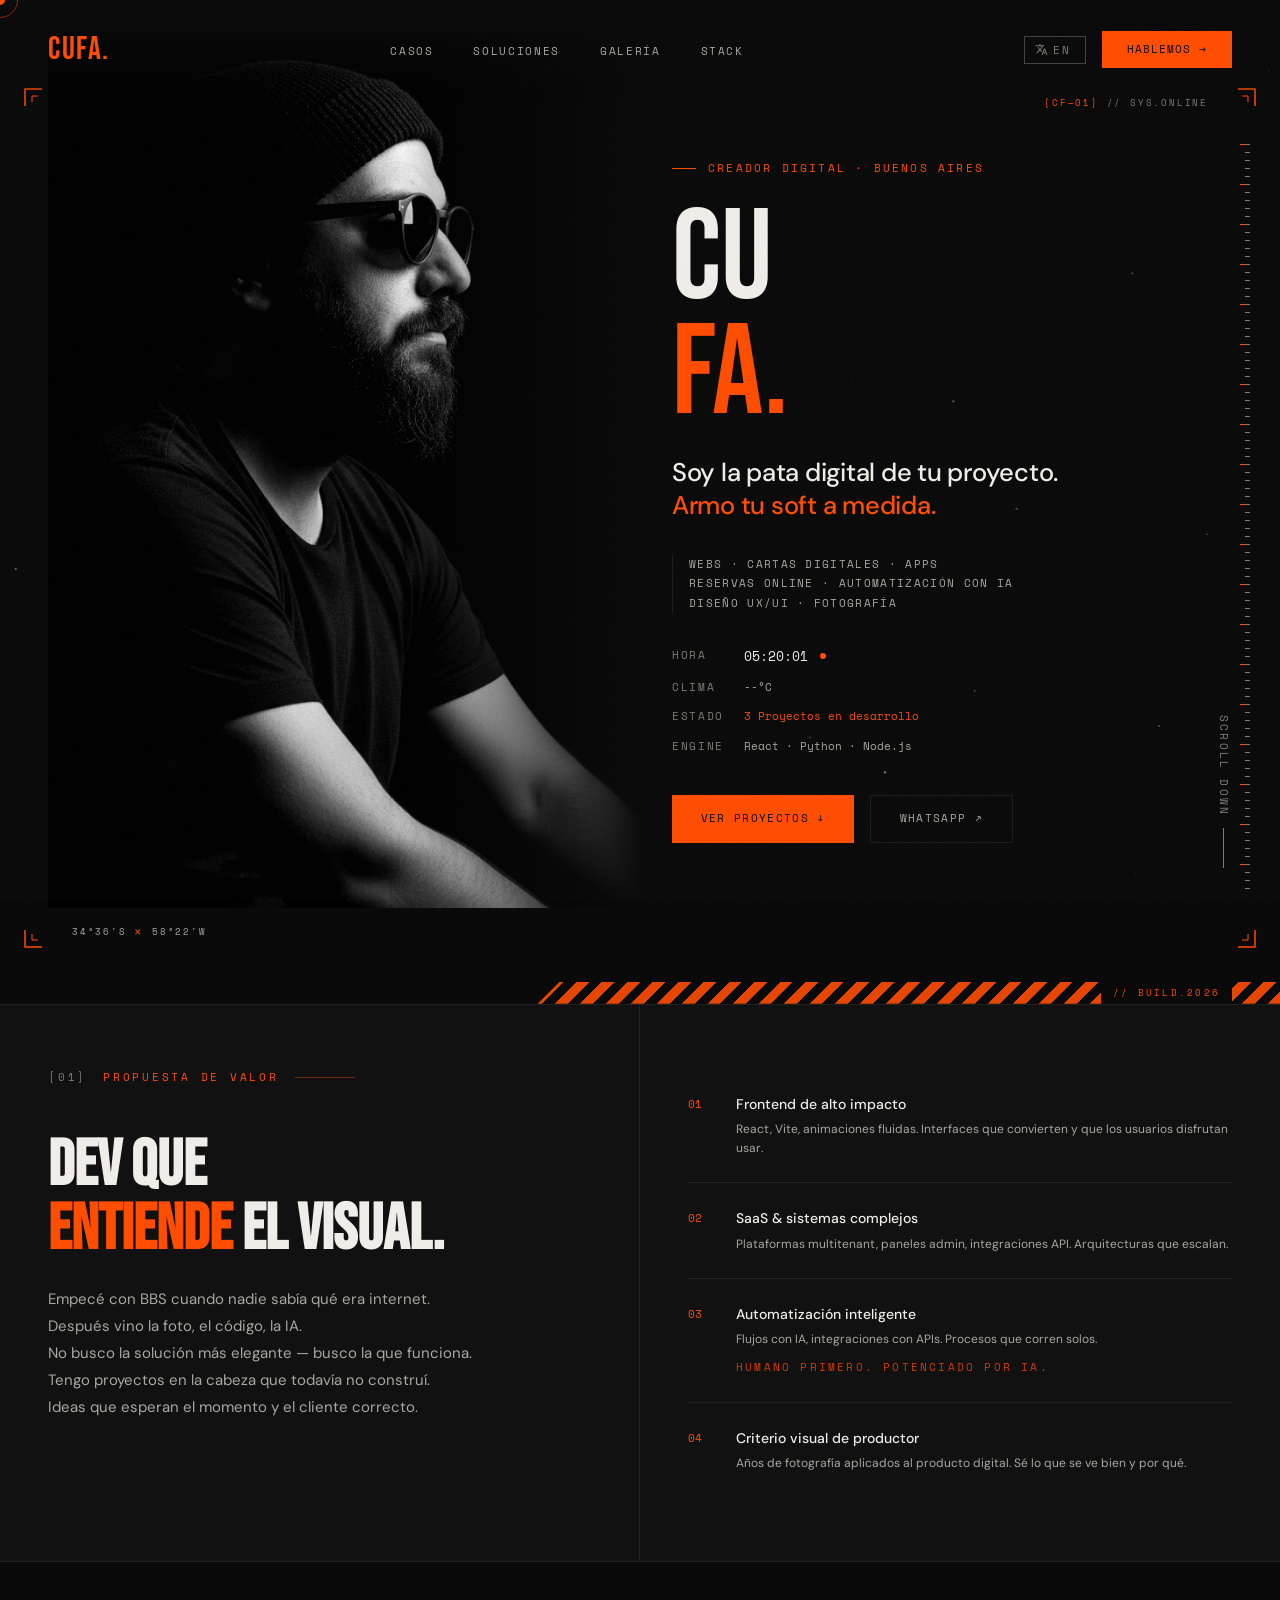
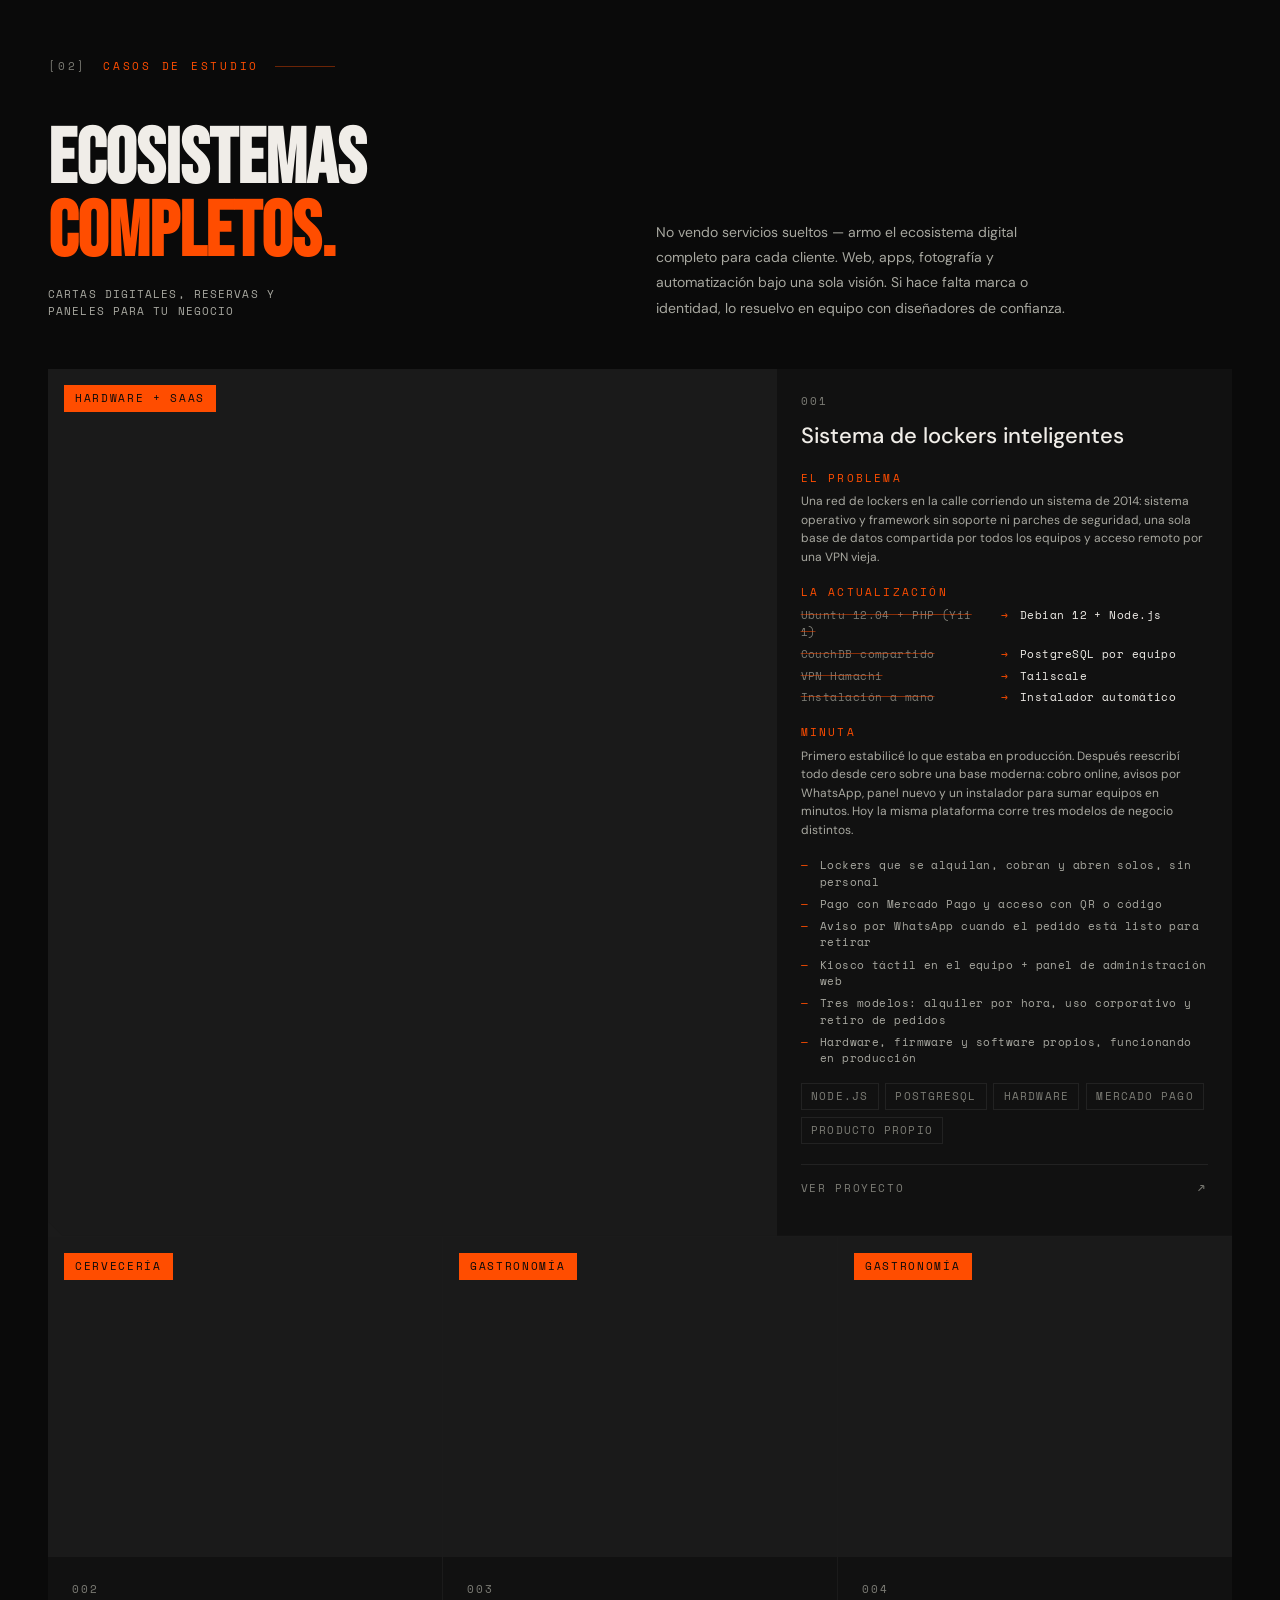
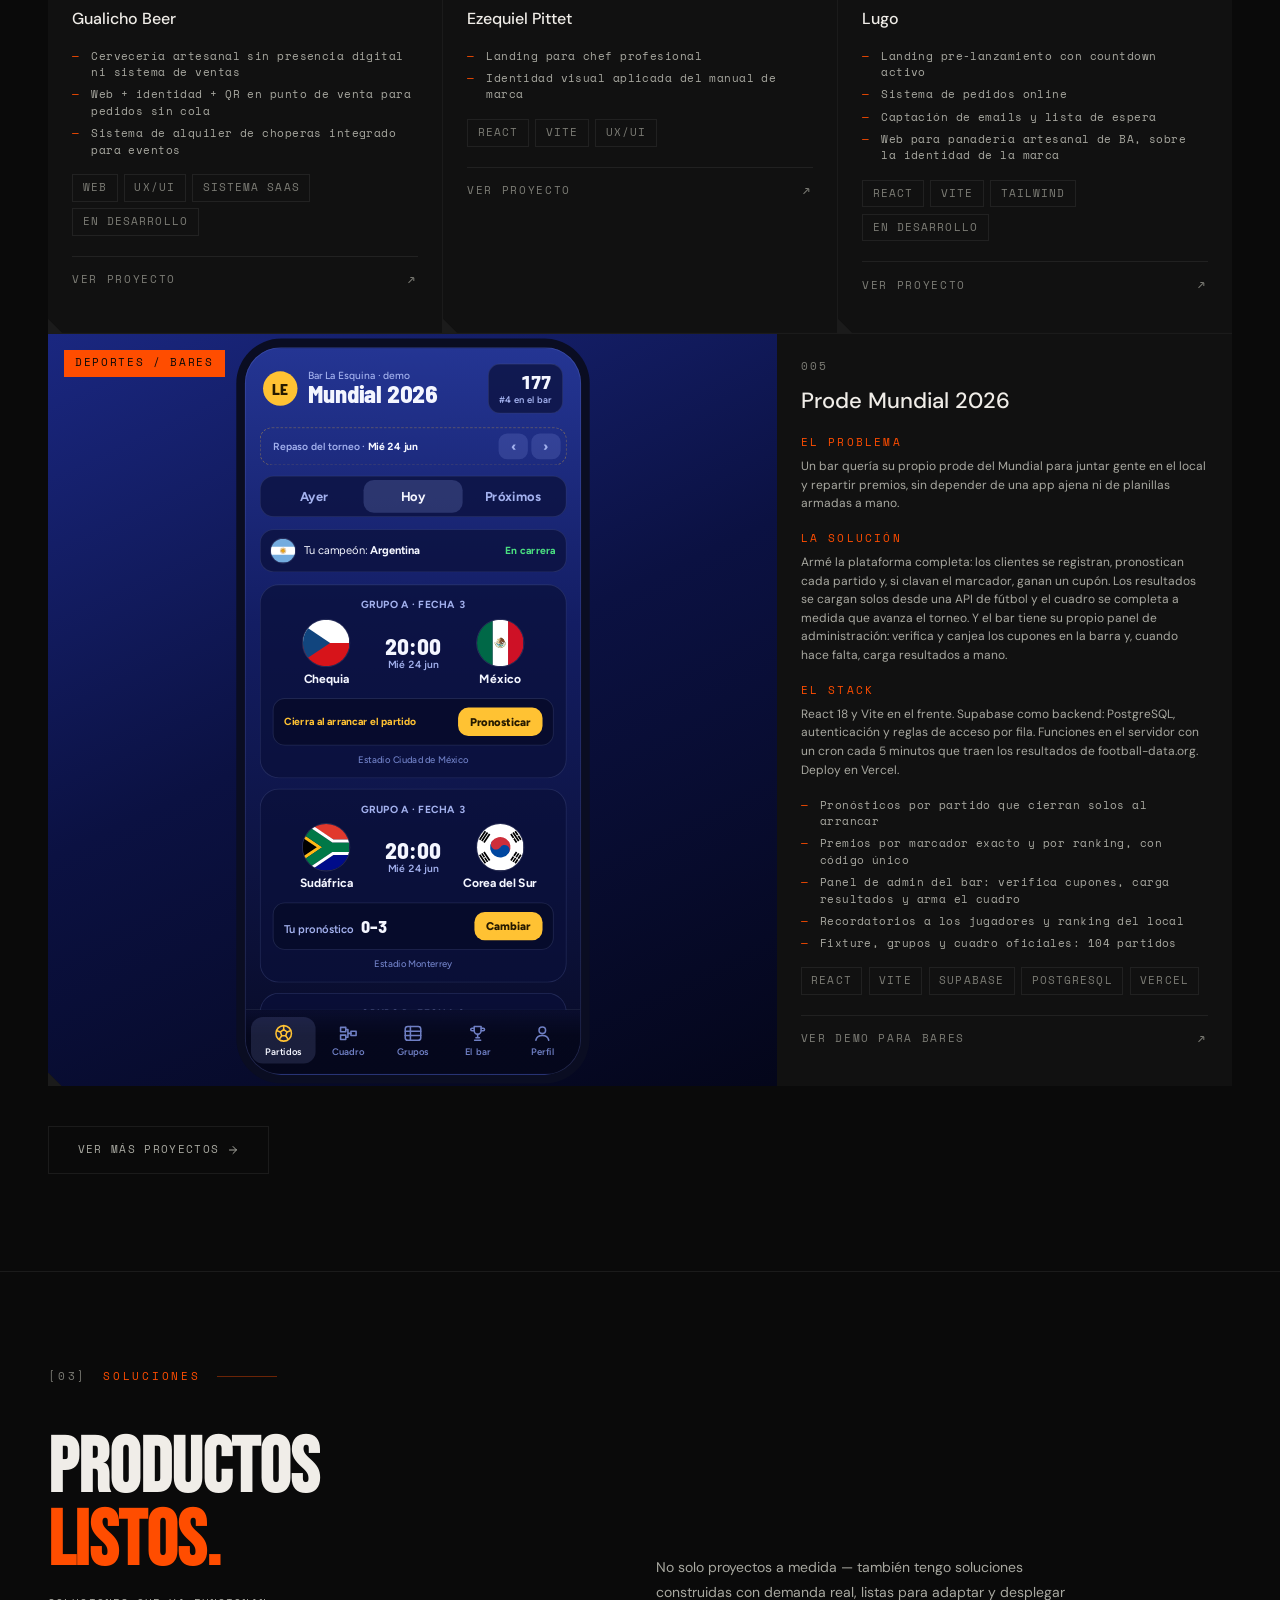
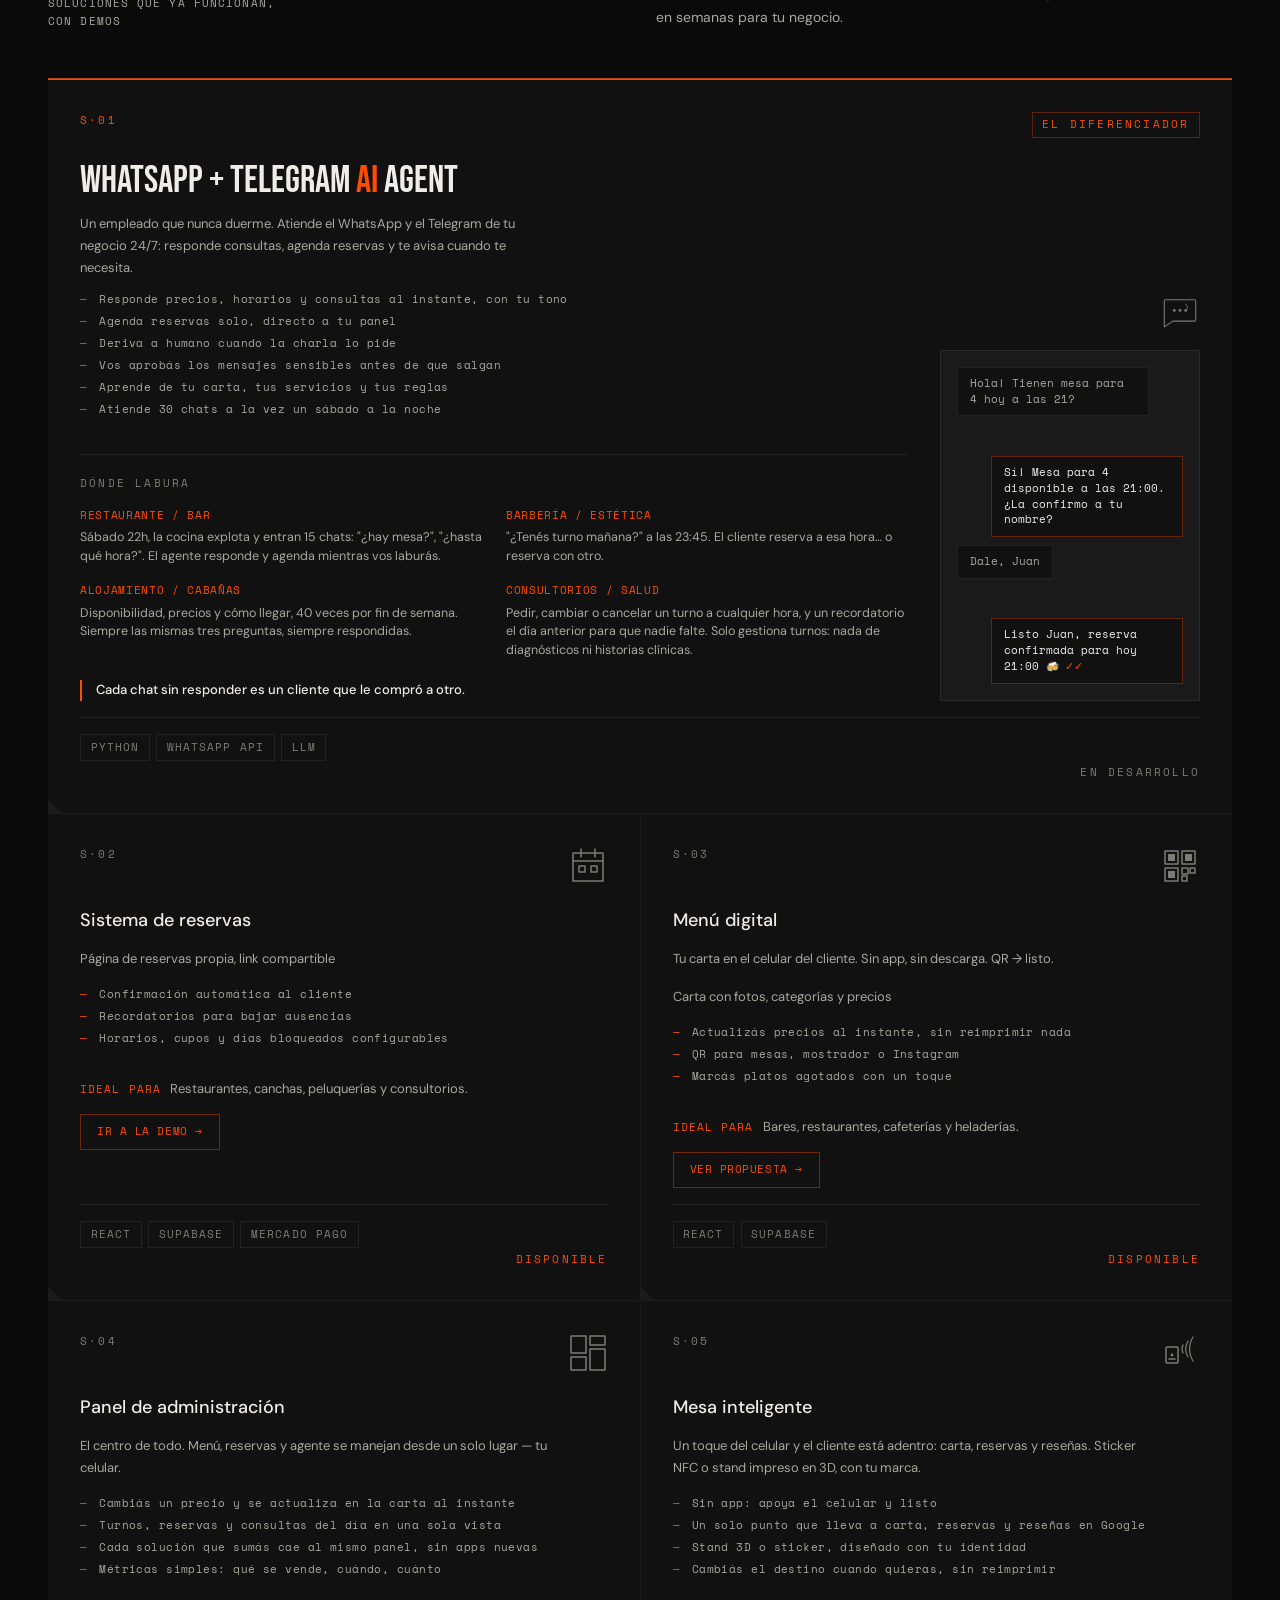
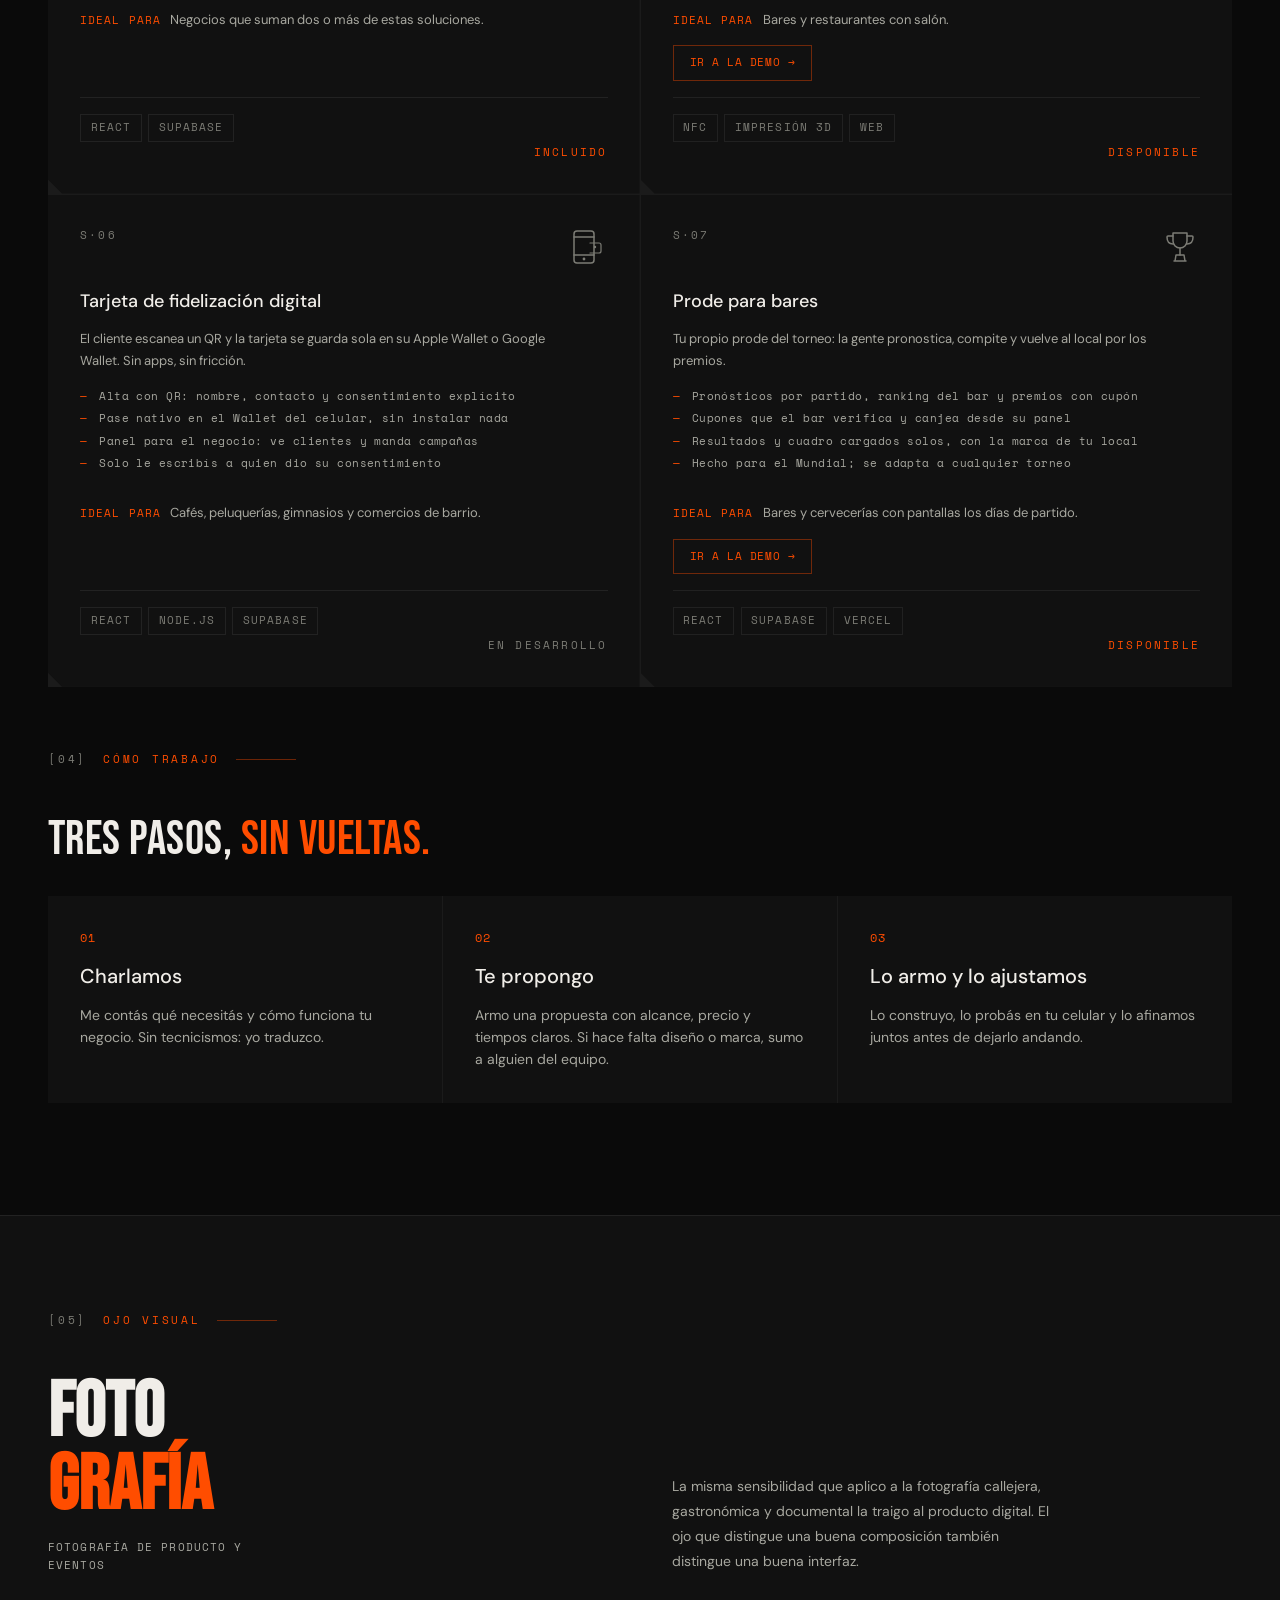
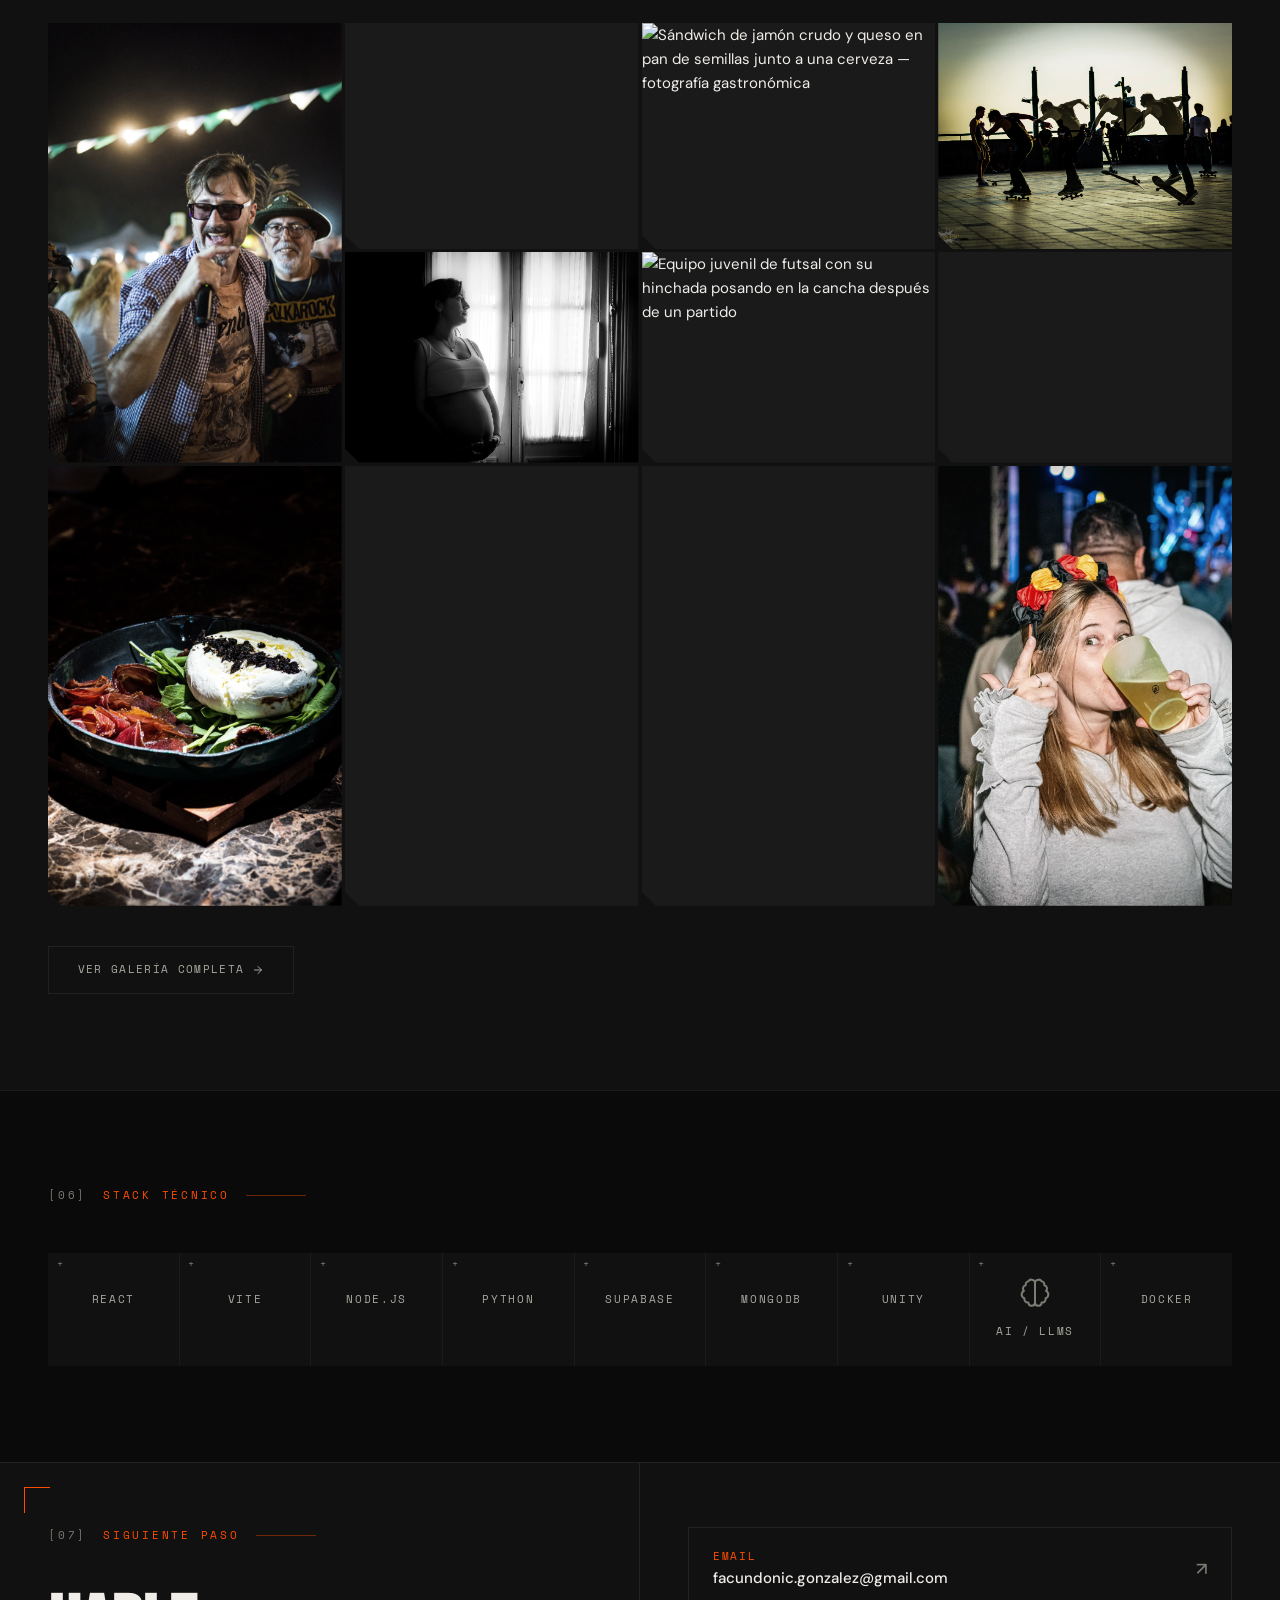
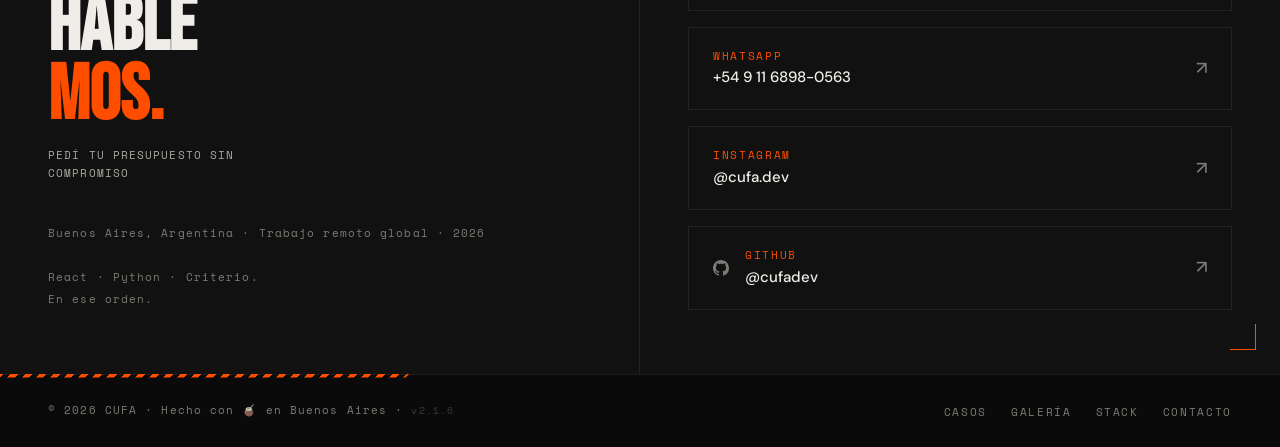
==== commit 992d99bd: "Oculto Proyectos propios; ícono de GitHub en contacto; caso Bastard's (rediseño 2023) Co-Authored-By" ====
--- a/index.html
+++ b/index.html
@@ -811,7 +811,7 @@
     </div>
   </section>
 
-  <!-- PROYECTOS PROPIOS -->
+  <!-- PROYECTOS PROPIOS — OCULTO hasta nuevo aviso (no publicar)
   <section class="soluciones propios" id="propios">
     <div class="soluciones-header reveal">
       <div>
@@ -835,7 +835,7 @@
         <div class="caso-tags"><span class="tag">Python</span><span class="tag">PySide6</span><span class="tag">miniaudio</span><span class="tag">GPL-3</span></div>
         <div class="propio-links">
           <a href="https://cufadev.github.io/simpleplay/" class="caso-link" target="_blank" rel="noopener"><span data-i18n="propios.link.sitio">Ver el sitio</span> <span class="caso-link-arrow">↗</span></a>
-          <a href="https://github.com/cufadev/simpleplay" class="caso-link" target="_blank" rel="noopener"><span data-i18n="propios.link.codigo">Código</span> <span class="caso-link-arrow">↗</span></a>
+          <a href="https://github.com/cufadev/simpleplay" class="caso-link" target="_blank" rel="noopener"><svg class="gh-ico" xmlns="http://www.w3.org/2000/svg" width="16" height="16" fill="currentColor" viewBox="0 0 16 16" aria-hidden="true"><path d="M8 0C3.58 0 0 3.58 0 8c0 3.54 2.29 6.53 5.47 7.59.4.07.55-.17.55-.38 0-.19-.01-.82-.01-1.49-2.01.37-2.53-.49-2.69-.94-.09-.23-.48-.94-.82-1.13-.28-.15-.68-.52-.01-.53.63-.01 1.08.58 1.23.82.72 1.21 1.87.87 2.33.66.07-.52.28-.87.51-1.07-1.78-.2-3.64-.89-3.64-3.95 0-.87.31-1.59.82-2.15-.08-.2-.36-1.02.08-2.12 0 0 .67-.21 2.2.82.64-.18 1.32-.27 2-.27s1.36.09 2 .27c1.53-1.04 2.2-.82 2.2-.82.44 1.1.16 1.92.08 2.12.51.56.82 1.27.82 2.15 0 3.07-1.87 3.75-3.65 3.95.29.25.54.73.54 1.48 0 1.07-.01 1.93-.01 2.2 0 .21.15.46.55.38A8.01 8.01 0 0 0 16 8c0-4.42-3.58-8-8-8"/></svg><span data-i18n="propios.link.codigo">Código</span> <span class="caso-link-arrow">↗</span></a>
         </div>
       </article>
 
@@ -847,12 +847,13 @@
         <div class="caso-tags"><span class="tag">Python</span><span class="tag">Flask</span><span class="tag">SMTP</span><span class="tag">GPL-3</span></div>
         <div class="propio-links">
           <a href="https://cufadev.github.io/debuglist.io/" class="caso-link" target="_blank" rel="noopener"><span data-i18n="propios.link.sitio">Ver el sitio</span> <span class="caso-link-arrow">↗</span></a>
-          <a href="https://github.com/cufadev/debuglist.io" class="caso-link" target="_blank" rel="noopener"><span data-i18n="propios.link.codigo">Código</span> <span class="caso-link-arrow">↗</span></a>
+          <a href="https://github.com/cufadev/debuglist.io" class="caso-link" target="_blank" rel="noopener"><svg class="gh-ico" xmlns="http://www.w3.org/2000/svg" width="16" height="16" fill="currentColor" viewBox="0 0 16 16" aria-hidden="true"><path d="M8 0C3.58 0 0 3.58 0 8c0 3.54 2.29 6.53 5.47 7.59.4.07.55-.17.55-.38 0-.19-.01-.82-.01-1.49-2.01.37-2.53-.49-2.69-.94-.09-.23-.48-.94-.82-1.13-.28-.15-.68-.52-.01-.53.63-.01 1.08.58 1.23.82.72 1.21 1.87.87 2.33.66.07-.52.28-.87.51-1.07-1.78-.2-3.64-.89-3.64-3.95 0-.87.31-1.59.82-2.15-.08-.2-.36-1.02.08-2.12 0 0 .67-.21 2.2.82.64-.18 1.32-.27 2-.27s1.36.09 2 .27c1.53-1.04 2.2-.82 2.2-.82.44 1.1.16 1.92.08 2.12.51.56.82 1.27.82 2.15 0 3.07-1.87 3.75-3.65 3.95.29.25.54.73.54 1.48 0 1.07-.01 1.93-.01 2.2 0 .21.15.46.55.38A8.01 8.01 0 0 0 16 8c0-4.42-3.58-8-8-8"/></svg><span data-i18n="propios.link.codigo">Código</span> <span class="caso-link-arrow">↗</span></a>
         </div>
       </article>
 
     </div>
   </section>
+  -->
 
   <!-- GALERÍA -->
   <section class="galeria-section" id="galeria">
@@ -1034,6 +1035,7 @@
         <span class="arrow">↗</span>
       </a>
       <a href="https://github.com/cufadev" class="contacto-link" target="_blank" rel="noopener noreferrer">
+        <svg class="gh-ico" xmlns="http://www.w3.org/2000/svg" width="16" height="16" fill="currentColor" viewBox="0 0 16 16" aria-hidden="true"><path d="M8 0C3.58 0 0 3.58 0 8c0 3.54 2.29 6.53 5.47 7.59.4.07.55-.17.55-.38 0-.19-.01-.82-.01-1.49-2.01.37-2.53-.49-2.69-.94-.09-.23-.48-.94-.82-1.13-.28-.15-.68-.52-.01-.53.63-.01 1.08.58 1.23.82.72 1.21 1.87.87 2.33.66.07-.52.28-.87.51-1.07-1.78-.2-3.64-.89-3.64-3.95 0-.87.31-1.59.82-2.15-.08-.2-.36-1.02.08-2.12 0 0 .67-.21 2.2.82.64-.18 1.32-.27 2-.27s1.36.09 2 .27c1.53-1.04 2.2-.82 2.2-.82.44 1.1.16 1.92.08 2.12.51.56.82 1.27.82 2.15 0 3.07-1.87 3.75-3.65 3.95.29.25.54.73.54 1.48 0 1.07-.01 1.93-.01 2.2 0 .21.15.46.55.38A8.01 8.01 0 0 0 16 8c0-4.42-3.58-8-8-8"/></svg>
         <div>
           <div class="contacto-link-label">GitHub</div>
           <div>@cufadev</div>
--- a/css/style.css
+++ b/css/style.css
@@ -1525,6 +1525,11 @@
   background: rgba(255,77,0,0.05);
 }
 
+.contacto-link .gh-ico { flex: none; margin-right: 1rem; color: var(--text-dim); transition: color 0.2s; }
+.contacto-link:hover .gh-ico { color: var(--orange); }
+.contacto-link > div { margin-right: auto; }
+.caso-link .gh-ico { margin-right: 0.4rem; vertical-align: -2px; }
+
 .contacto-link-label {
   font-family: var(--mono);
   font-size: 11px;
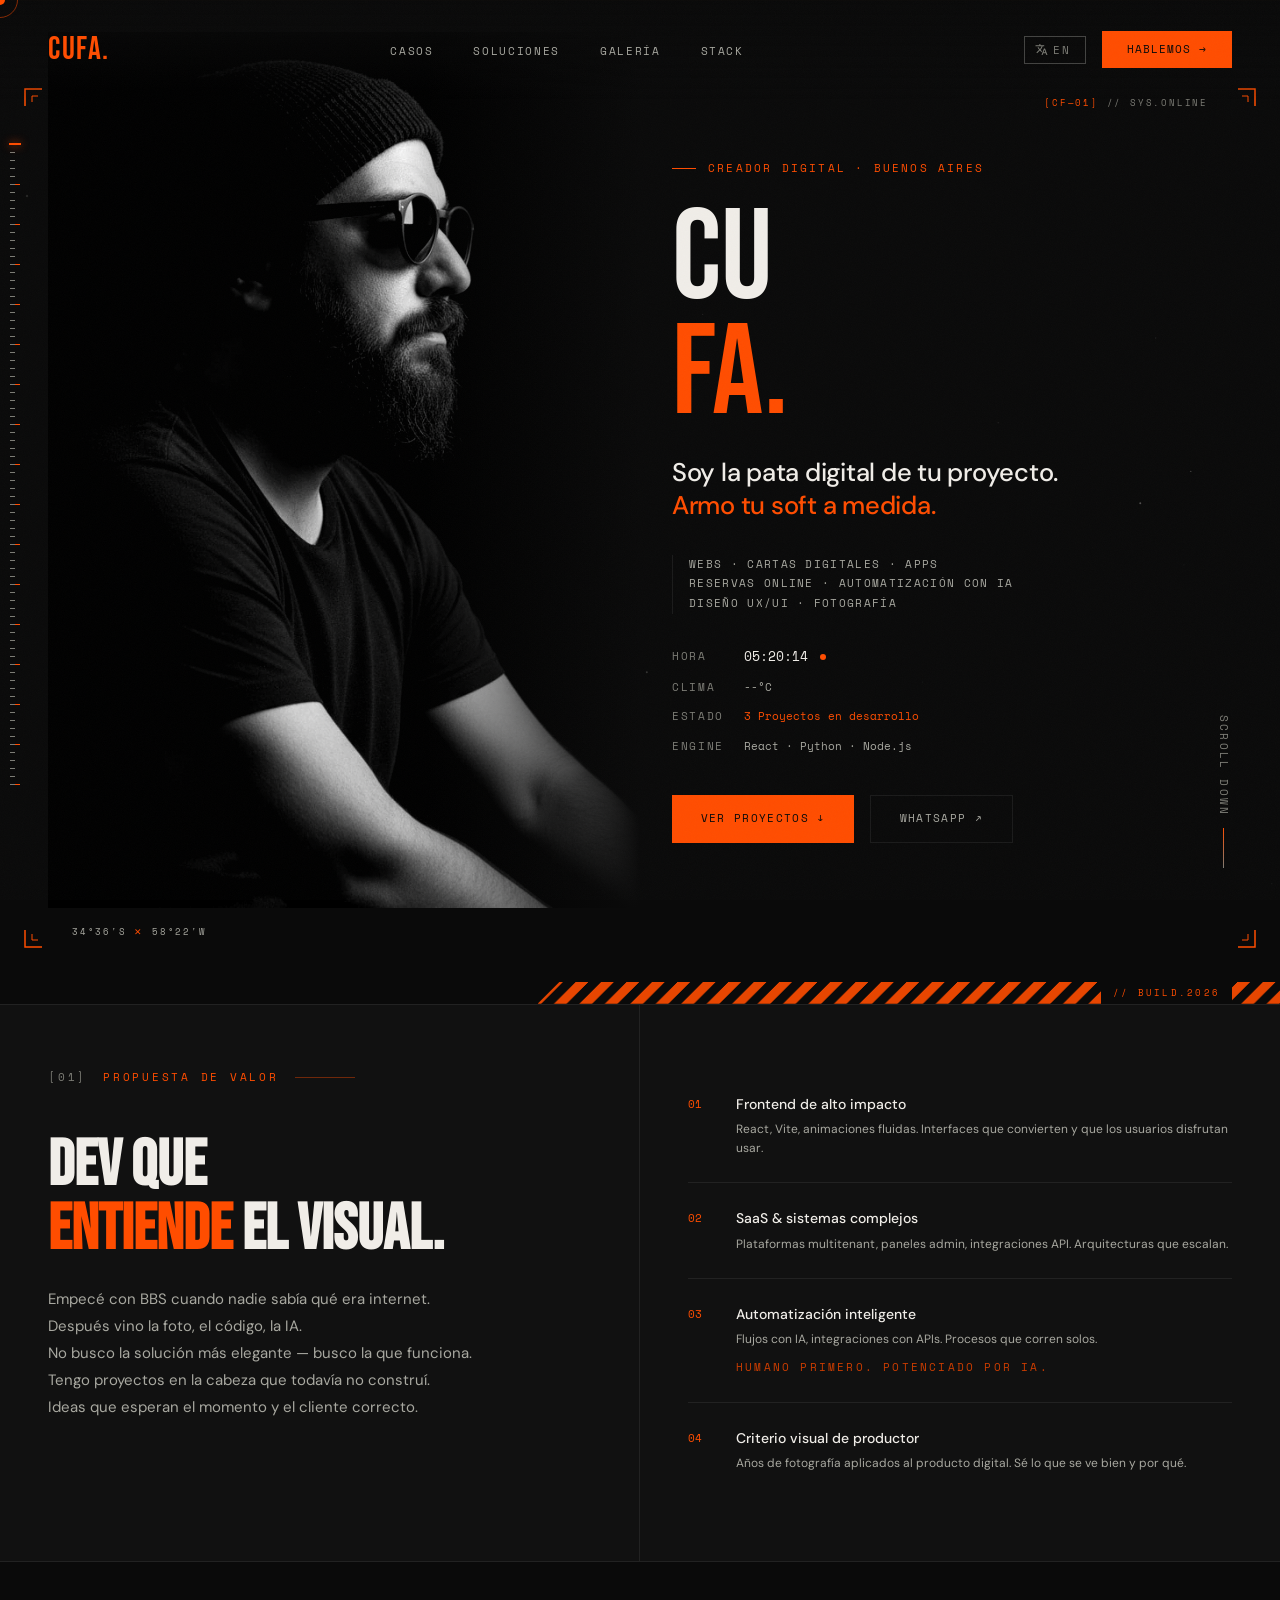
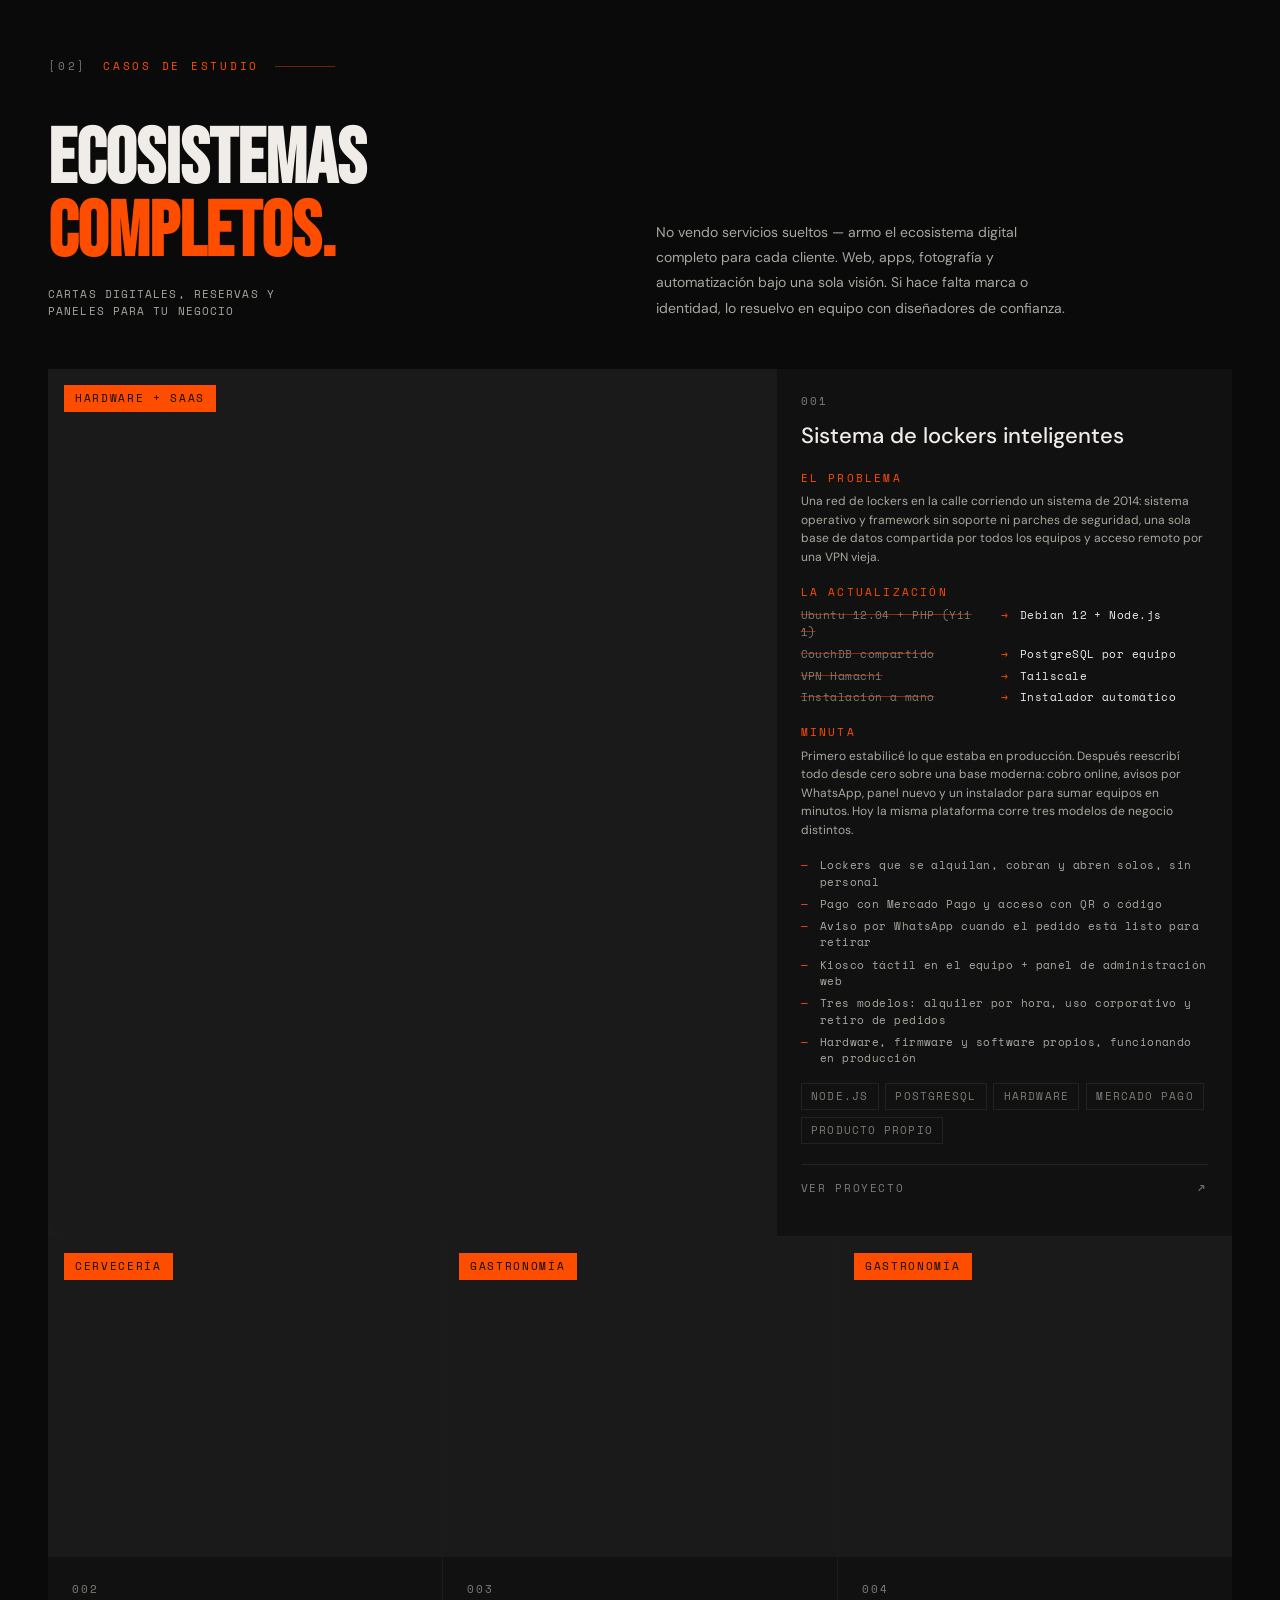
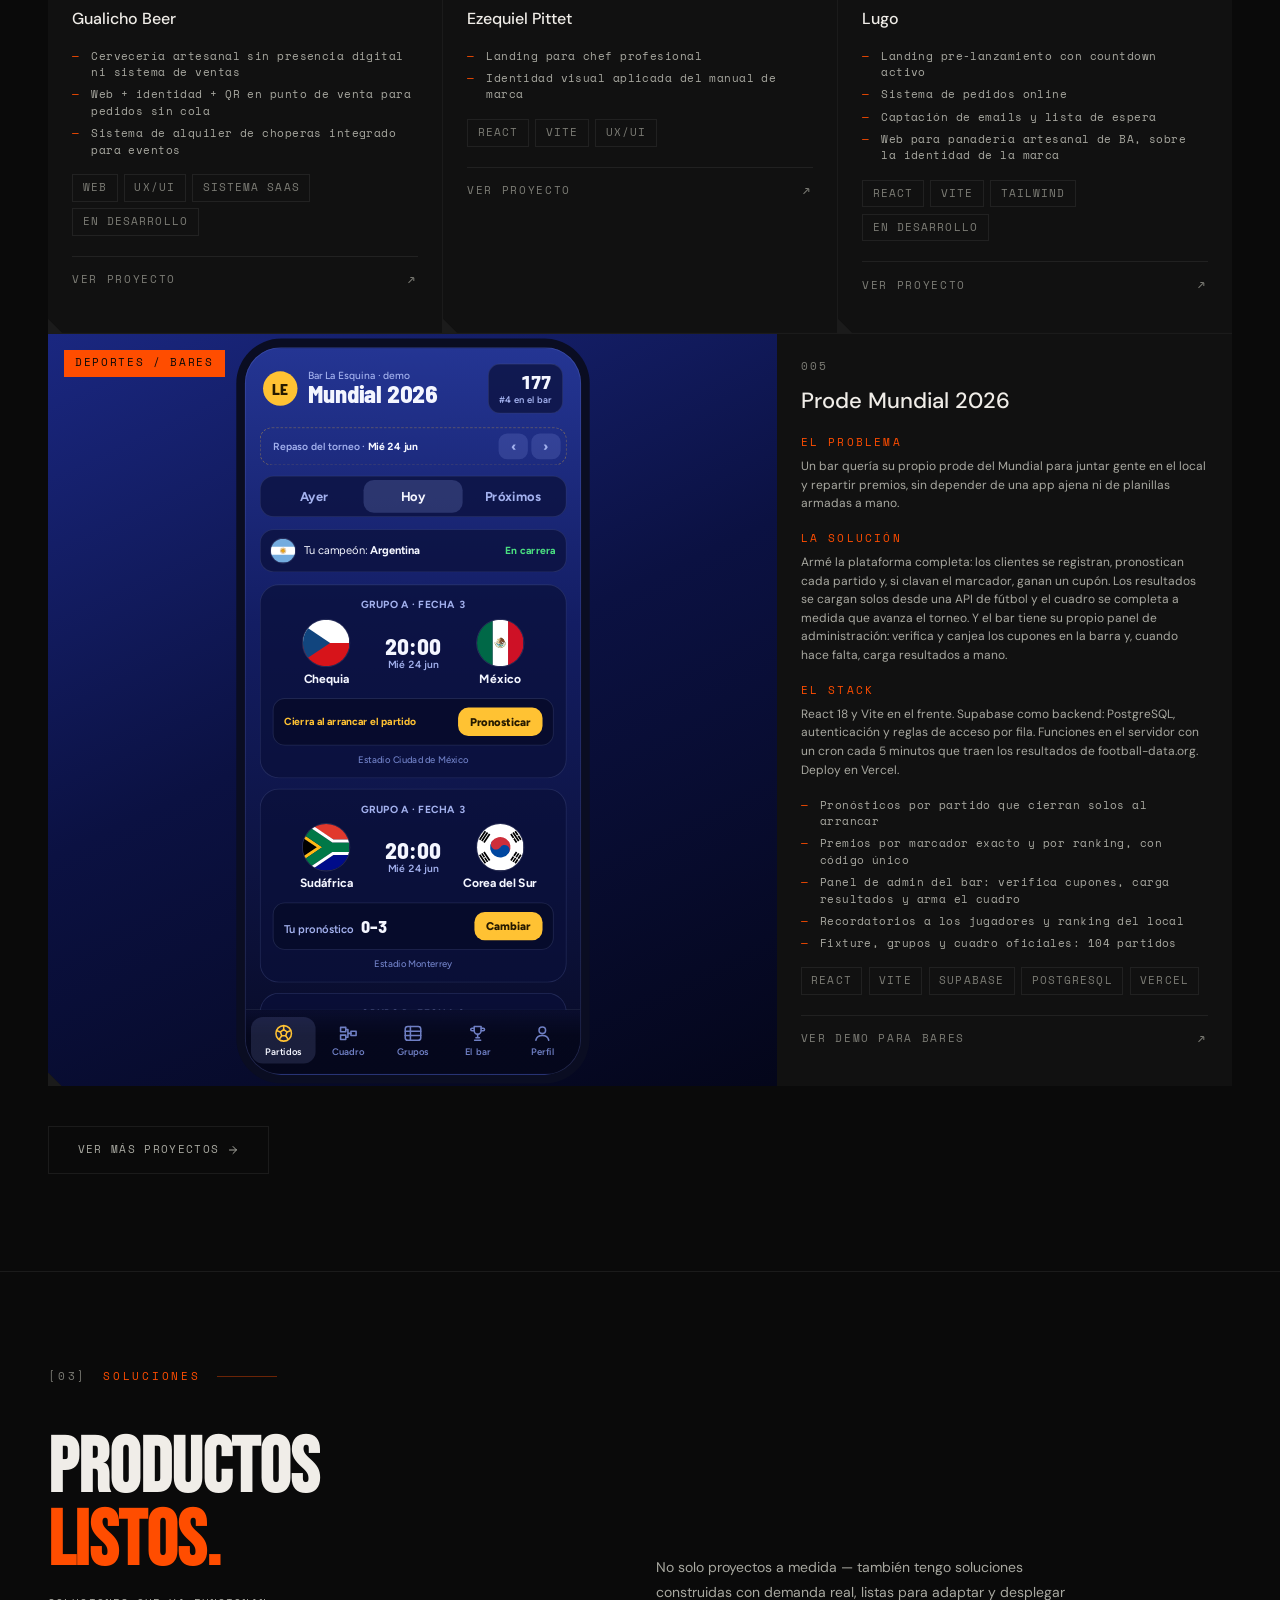
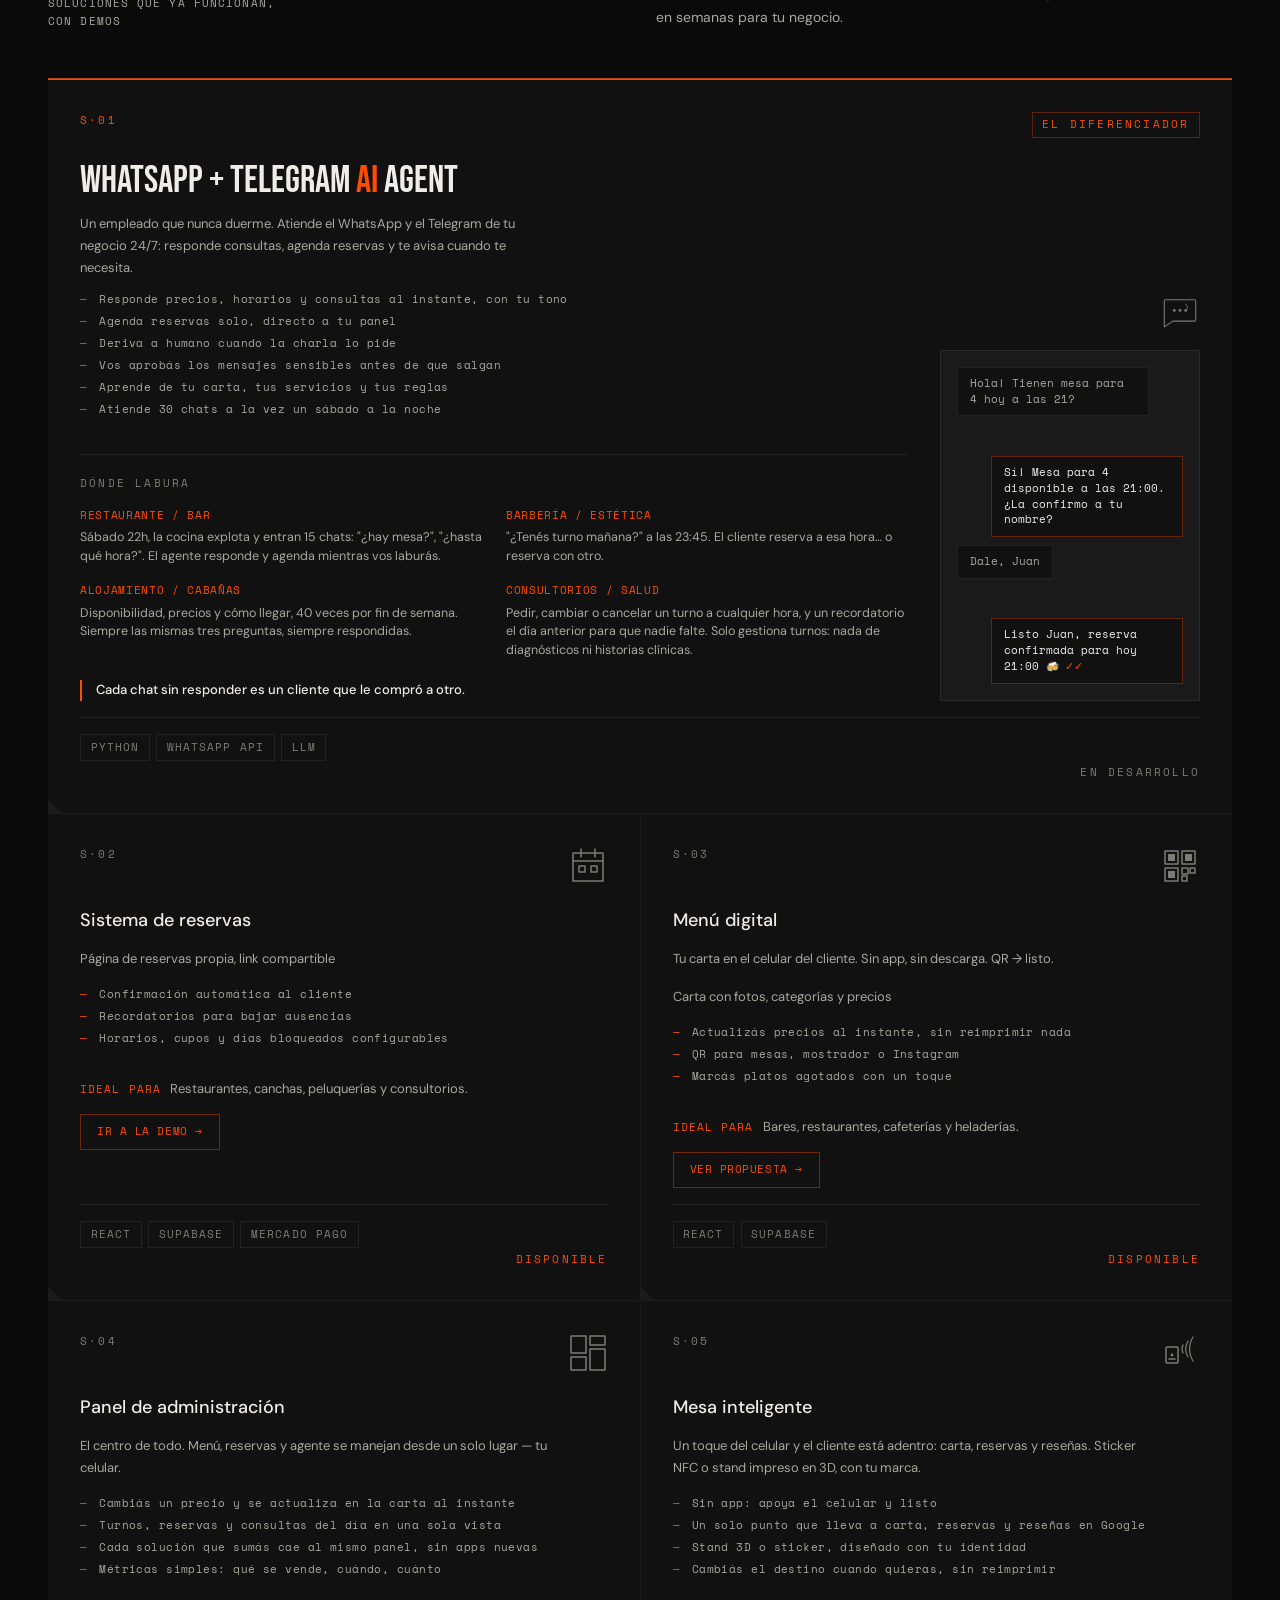
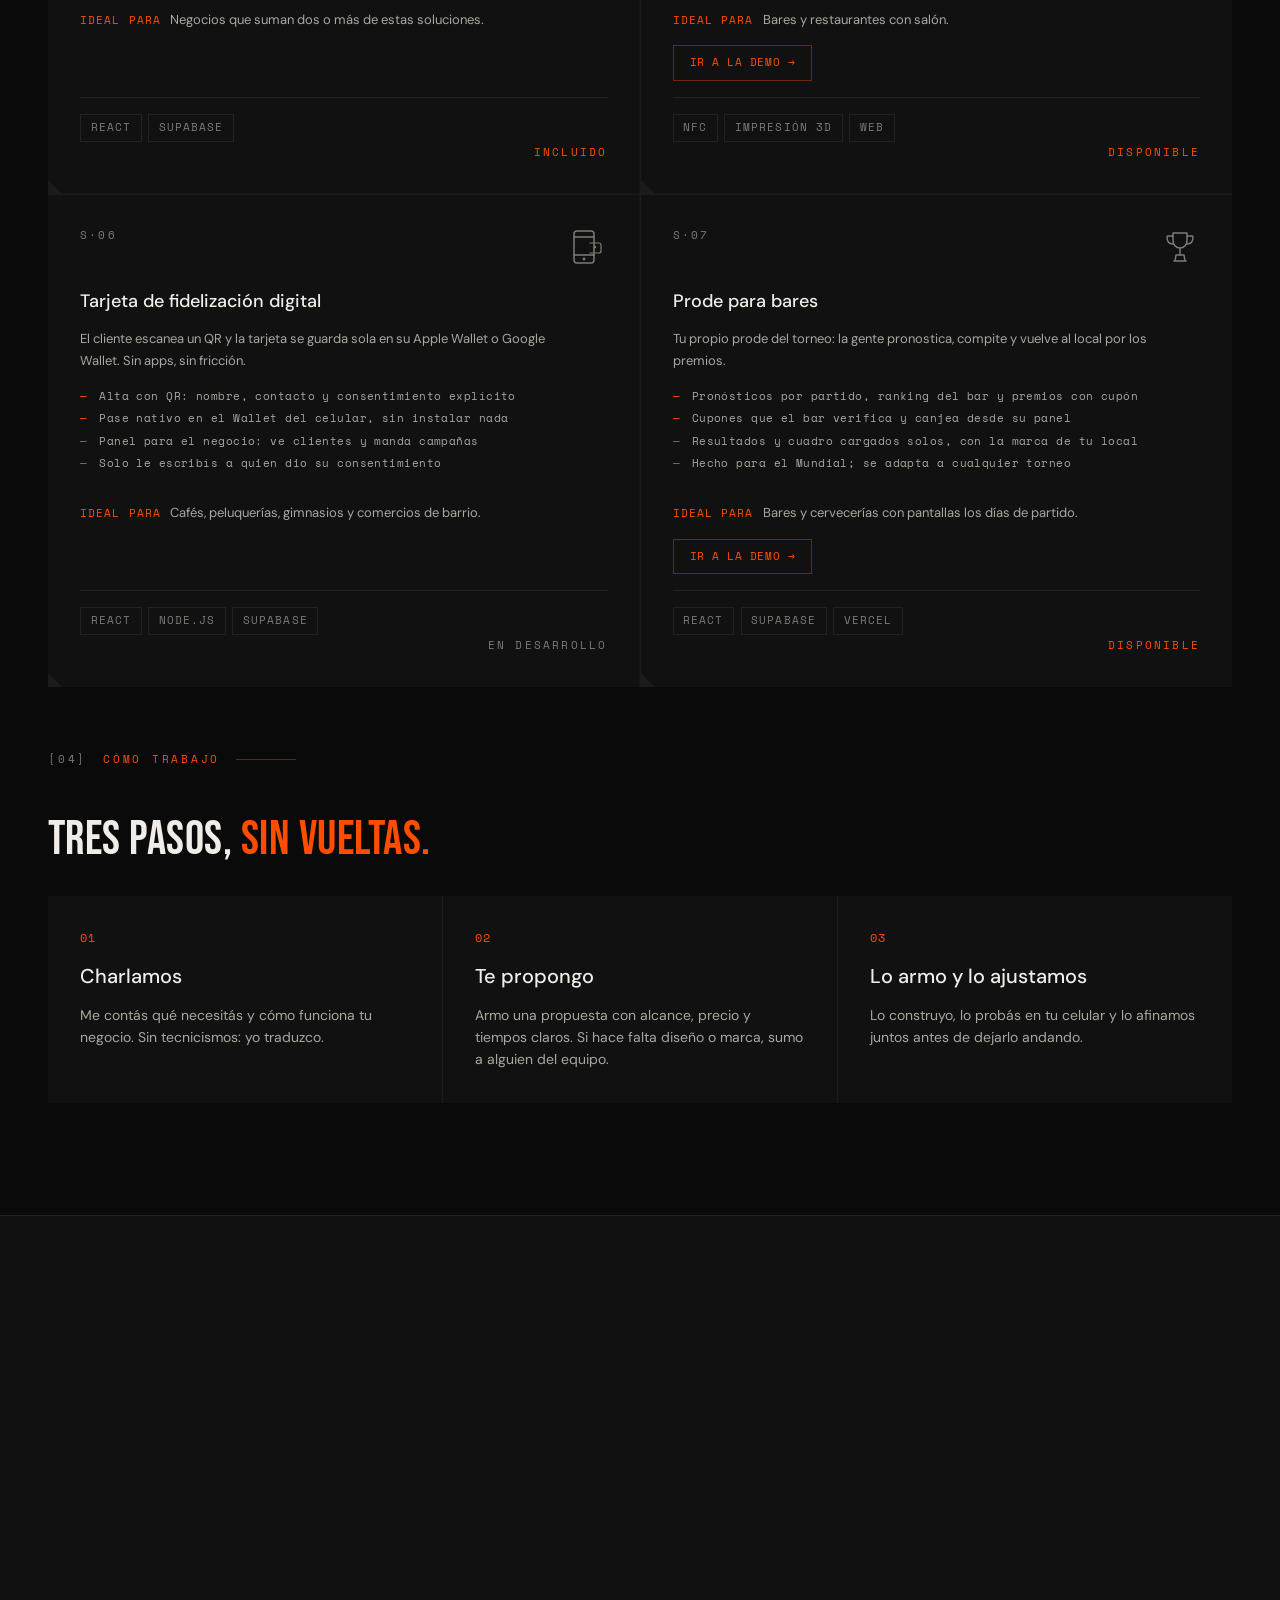
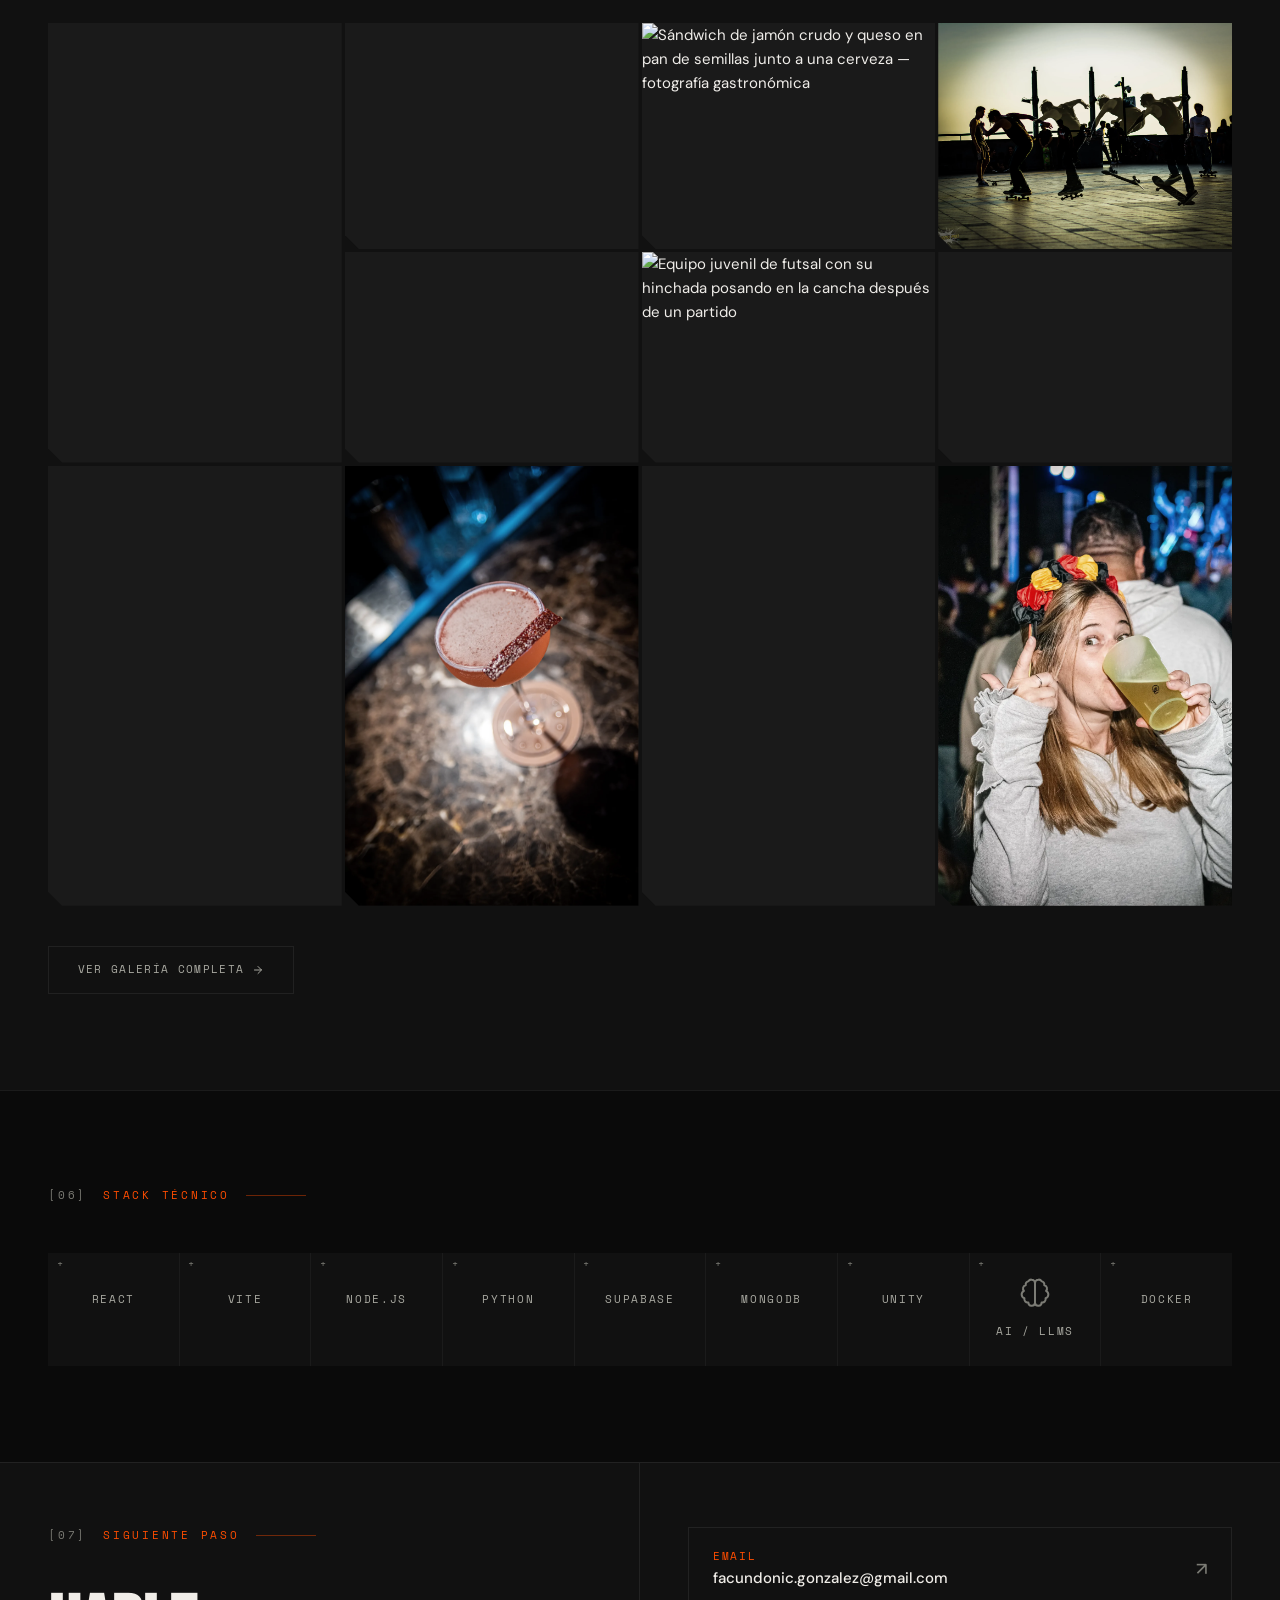
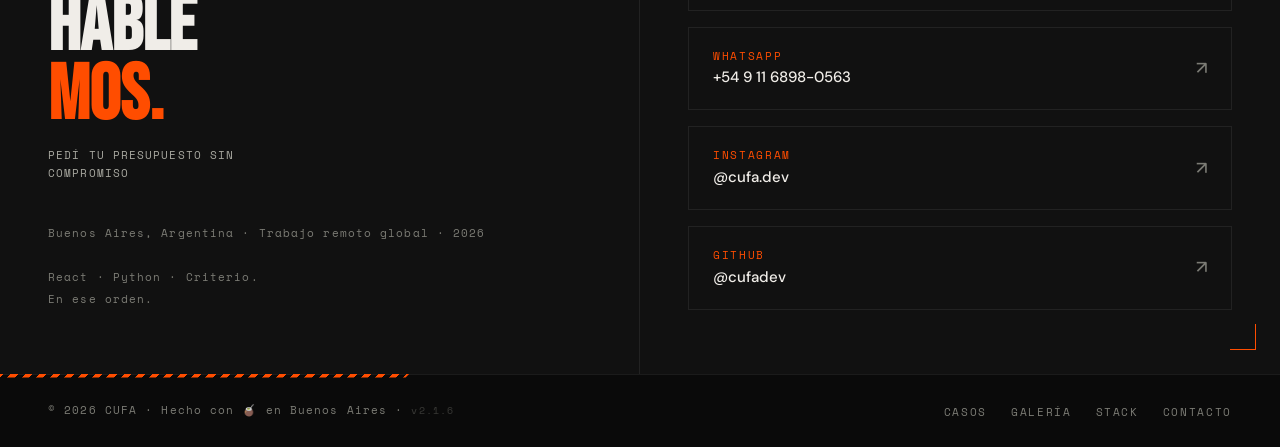
==== commit ddc9f16d: "Nav con vidrio sutil, spotlight y entrada del stack, regla lateral de progreso, títulos con cortina," ====
--- a/index.html
+++ b/index.html
@@ -168,8 +168,8 @@
     <link rel="stylesheet" href="https://fonts.googleapis.com/css2?family=Space+Mono:ital,wght@0,400;0,700;1,400&family=Bebas+Neue&family=DM+Sans:wght@300;400;500&display=swap">
     <link rel="stylesheet" href="https://cdn.jsdelivr.net/gh/devicons/devicon@latest/devicon.min.css">
   </noscript>
-  <link rel="stylesheet" href="css/style.css?v=20261018e">
-  <link rel="stylesheet" href="css/hardcore.css">
+  <link rel="stylesheet" href="css/style.css?v=20261024k">
+  <link rel="stylesheet" href="css/hardcore.css?v=20261024d">
   <meta name="google-site-verification" content="Dm642CIudVKzp27GO3zfsTnZa1nJ9CFGrA1RHx7oJgs" />
   <meta name="google-site-verification" content="wfLaVKQg5KlNpWwYXEnU0Ikc5EjnYVMgp6X2lhKYCbA" />
 </head>
@@ -191,6 +191,9 @@
   <div class="cursor-ring" id="cursorRing"></div>
 
   <!-- NAV -->
+  <!-- Regla lateral: marca el progreso de scroll de la página -->
+  <div class="hc-ruler" aria-hidden="true"></div>
+
   <nav>
     <a href="#" class="nav-logo" data-text="CUFA.">CUFA.</a>
     <ul class="nav-links">
@@ -233,7 +236,6 @@
 
       <span class="hc-tag hc-tag--top"><b>[CF—01]</b> // SYS.ONLINE</span>
       <span class="hc-tag hc-tag--coords">34°36′S <b>✕</b> 58°22′W</span>
-      <div class="hc-ruler"></div>
       <div class="hc-hazard"></div>
       <span class="hc-hazard-label">// BUILD.2026</span>
     </div>
@@ -835,7 +837,7 @@
         <div class="caso-tags"><span class="tag">Python</span><span class="tag">PySide6</span><span class="tag">miniaudio</span><span class="tag">GPL-3</span></div>
         <div class="propio-links">
           <a href="https://cufadev.github.io/simpleplay/" class="caso-link" target="_blank" rel="noopener"><span data-i18n="propios.link.sitio">Ver el sitio</span> <span class="caso-link-arrow">↗</span></a>
-          <a href="https://github.com/cufadev/simpleplay" class="caso-link" target="_blank" rel="noopener"><svg class="gh-ico" xmlns="http://www.w3.org/2000/svg" width="16" height="16" fill="currentColor" viewBox="0 0 16 16" aria-hidden="true"><path d="M8 0C3.58 0 0 3.58 0 8c0 3.54 2.29 6.53 5.47 7.59.4.07.55-.17.55-.38 0-.19-.01-.82-.01-1.49-2.01.37-2.53-.49-2.69-.94-.09-.23-.48-.94-.82-1.13-.28-.15-.68-.52-.01-.53.63-.01 1.08.58 1.23.82.72 1.21 1.87.87 2.33.66.07-.52.28-.87.51-1.07-1.78-.2-3.64-.89-3.64-3.95 0-.87.31-1.59.82-2.15-.08-.2-.36-1.02.08-2.12 0 0 .67-.21 2.2.82.64-.18 1.32-.27 2-.27s1.36.09 2 .27c1.53-1.04 2.2-.82 2.2-.82.44 1.1.16 1.92.08 2.12.51.56.82 1.27.82 2.15 0 3.07-1.87 3.75-3.65 3.95.29.25.54.73.54 1.48 0 1.07-.01 1.93-.01 2.2 0 .21.15.46.55.38A8.01 8.01 0 0 0 16 8c0-4.42-3.58-8-8-8"/></svg><span data-i18n="propios.link.codigo">Código</span> <span class="caso-link-arrow">↗</span></a>
+          <a href="https://github.com/cufadev/simpleplay" class="caso-link" target="_blank" rel="noopener"><span data-i18n="propios.link.codigo">Código</span> <span class="caso-link-arrow">↗</span></a>
         </div>
       </article>
 
@@ -847,7 +849,7 @@
         <div class="caso-tags"><span class="tag">Python</span><span class="tag">Flask</span><span class="tag">SMTP</span><span class="tag">GPL-3</span></div>
         <div class="propio-links">
           <a href="https://cufadev.github.io/debuglist.io/" class="caso-link" target="_blank" rel="noopener"><span data-i18n="propios.link.sitio">Ver el sitio</span> <span class="caso-link-arrow">↗</span></a>
-          <a href="https://github.com/cufadev/debuglist.io" class="caso-link" target="_blank" rel="noopener"><svg class="gh-ico" xmlns="http://www.w3.org/2000/svg" width="16" height="16" fill="currentColor" viewBox="0 0 16 16" aria-hidden="true"><path d="M8 0C3.58 0 0 3.58 0 8c0 3.54 2.29 6.53 5.47 7.59.4.07.55-.17.55-.38 0-.19-.01-.82-.01-1.49-2.01.37-2.53-.49-2.69-.94-.09-.23-.48-.94-.82-1.13-.28-.15-.68-.52-.01-.53.63-.01 1.08.58 1.23.82.72 1.21 1.87.87 2.33.66.07-.52.28-.87.51-1.07-1.78-.2-3.64-.89-3.64-3.95 0-.87.31-1.59.82-2.15-.08-.2-.36-1.02.08-2.12 0 0 .67-.21 2.2.82.64-.18 1.32-.27 2-.27s1.36.09 2 .27c1.53-1.04 2.2-.82 2.2-.82.44 1.1.16 1.92.08 2.12.51.56.82 1.27.82 2.15 0 3.07-1.87 3.75-3.65 3.95.29.25.54.73.54 1.48 0 1.07-.01 1.93-.01 2.2 0 .21.15.46.55.38A8.01 8.01 0 0 0 16 8c0-4.42-3.58-8-8-8"/></svg><span data-i18n="propios.link.codigo">Código</span> <span class="caso-link-arrow">↗</span></a>
+          <a href="https://github.com/cufadev/debuglist.io" class="caso-link" target="_blank" rel="noopener"><span data-i18n="propios.link.codigo">Código</span> <span class="caso-link-arrow">↗</span></a>
         </div>
       </article>
 
@@ -1035,7 +1037,6 @@
         <span class="arrow">↗</span>
       </a>
       <a href="https://github.com/cufadev" class="contacto-link" target="_blank" rel="noopener noreferrer">
-        <svg class="gh-ico" xmlns="http://www.w3.org/2000/svg" width="16" height="16" fill="currentColor" viewBox="0 0 16 16" aria-hidden="true"><path d="M8 0C3.58 0 0 3.58 0 8c0 3.54 2.29 6.53 5.47 7.59.4.07.55-.17.55-.38 0-.19-.01-.82-.01-1.49-2.01.37-2.53-.49-2.69-.94-.09-.23-.48-.94-.82-1.13-.28-.15-.68-.52-.01-.53.63-.01 1.08.58 1.23.82.72 1.21 1.87.87 2.33.66.07-.52.28-.87.51-1.07-1.78-.2-3.64-.89-3.64-3.95 0-.87.31-1.59.82-2.15-.08-.2-.36-1.02.08-2.12 0 0 .67-.21 2.2.82.64-.18 1.32-.27 2-.27s1.36.09 2 .27c1.53-1.04 2.2-.82 2.2-.82.44 1.1.16 1.92.08 2.12.51.56.82 1.27.82 2.15 0 3.07-1.87 3.75-3.65 3.95.29.25.54.73.54 1.48 0 1.07-.01 1.93-.01 2.2 0 .21.15.46.55.38A8.01 8.01 0 0 0 16 8c0-4.42-3.58-8-8-8"/></svg>
         <div>
           <div class="contacto-link-label">GitHub</div>
           <div>@cufadev</div>
@@ -1059,7 +1060,7 @@
     </ul>
   </footer>
 
-  <script src="js/script.js?v=20261018f"></script>
+  <script src="js/script.js?v=20261024g"></script>
   <script>
     (function () {
       const meses = ['Enero','Febrero','Marzo','Abril','Mayo','Junio','Julio','Agosto','Septiembre','Octubre','Noviembre','Diciembre'];
--- a/css/style.css
+++ b/css/style.css
@@ -67,8 +67,33 @@
   align-items: center;
   justify-content: space-between;
   padding: 1.5rem 3rem;
+}
+
+/* Capa de degradé (arriba de todo) y capa de vidrio líquido (al scrollear) */
+nav::before,
+nav::after {
+  content: '';
+  position: absolute;
+  inset: 0;
+  z-index: 0;
+  pointer-events: none;
+  transition: opacity 0.5s ease;
+}
+nav::after {
   background: linear-gradient(to bottom, rgba(10,10,10,0.95) 0%, transparent 100%);
 }
+nav::before {
+  opacity: 0;
+  bottom: -16px;
+  /* tinte oscuro que se desvanece hacia abajo: legible aunque el navegador no soporte blur */
+  background: linear-gradient(to bottom, rgba(10,10,10,0.62) 0%, rgba(10,10,10,0.42) 60%, rgba(10,10,10,0) 100%);
+  -webkit-backdrop-filter: blur(12px) saturate(140%);
+  backdrop-filter: blur(12px) saturate(140%);
+}
+nav > * { position: relative; z-index: 1; }
+
+nav.scrolled::after { opacity: 0; }
+nav.scrolled::before { opacity: 1; }
 
 .nav-logo {
   font-family: var(--display);
@@ -366,7 +391,23 @@
   content: '';
   width: 1px;
   height: 40px;
-  background: var(--text-dim);
+  background: linear-gradient(to bottom, var(--orange), var(--text-dim));
+  transform-origin: top;
+}
+
+@media (prefers-reduced-motion: no-preference) {
+  .hero-scroll { animation: scrollHint 2.4s ease-in-out infinite; }
+  .hero-scroll::after { animation: scrollLine 2.4s cubic-bezier(0.65, 0, 0.35, 1) infinite; }
+}
+@keyframes scrollHint {
+  0%, 100% { color: var(--text-dim); }
+  50%      { color: var(--text-muted); }
+}
+@keyframes scrollLine {
+  0%   { transform: scaleY(0); transform-origin: top; }
+  50%  { transform: scaleY(1); transform-origin: top; }
+  51%  { transform: scaleY(1); transform-origin: bottom; }
+  100% { transform: scaleY(0); transform-origin: bottom; }
 }
 
 /* Sections */
@@ -1465,6 +1506,63 @@
 
 .stack-item:hover .stack-name { color: var(--text); }
 
+/* Spotlight que sigue al mouse (solo con puntero real): una sola capa continua, sin recortes por celda */
+@media (hover: hover) and (prefers-reduced-motion: no-preference) {
+  .stack-grid {
+    --gx: -999px;
+    --gy: -999px;
+    position: relative;
+    background:
+      radial-gradient(200px circle at var(--gx) var(--gy), rgba(255,77,0,0.32), transparent 100%),
+      var(--border);
+  }
+  .stack-grid::after {
+    content: '';
+    position: absolute;
+    inset: 0;
+    pointer-events: none;
+    background: radial-gradient(260px circle at var(--gx) var(--gy), rgba(255,77,0,0.07), transparent 100%);
+  }
+  .stack-item:hover { background: var(--surface); }
+}
+
+/* Entrada del stack: cada ícono "se enciende" en cascada */
+@media (prefers-reduced-motion: no-preference) {
+  .stack-grid.visible .stack-icon {
+    animation: stackIn 1.1s cubic-bezier(0.22, 1, 0.36, 1) both;
+  }
+  .stack-grid.visible .stack-name {
+    animation: stackName 0.8s ease both;
+  }
+  .stack-grid.visible .stack-item:nth-child(1) .stack-icon { animation-delay: 0.12s; }
+  .stack-grid.visible .stack-item:nth-child(1) .stack-name { animation-delay: 0.37s; }
+  .stack-grid.visible .stack-item:nth-child(2) .stack-icon { animation-delay: 0.21s; }
+  .stack-grid.visible .stack-item:nth-child(2) .stack-name { animation-delay: 0.46s; }
+  .stack-grid.visible .stack-item:nth-child(3) .stack-icon { animation-delay: 0.30s; }
+  .stack-grid.visible .stack-item:nth-child(3) .stack-name { animation-delay: 0.55s; }
+  .stack-grid.visible .stack-item:nth-child(4) .stack-icon { animation-delay: 0.39s; }
+  .stack-grid.visible .stack-item:nth-child(4) .stack-name { animation-delay: 0.64s; }
+  .stack-grid.visible .stack-item:nth-child(5) .stack-icon { animation-delay: 0.48s; }
+  .stack-grid.visible .stack-item:nth-child(5) .stack-name { animation-delay: 0.73s; }
+  .stack-grid.visible .stack-item:nth-child(6) .stack-icon { animation-delay: 0.57s; }
+  .stack-grid.visible .stack-item:nth-child(6) .stack-name { animation-delay: 0.82s; }
+  .stack-grid.visible .stack-item:nth-child(7) .stack-icon { animation-delay: 0.66s; }
+  .stack-grid.visible .stack-item:nth-child(7) .stack-name { animation-delay: 0.91s; }
+  .stack-grid.visible .stack-item:nth-child(8) .stack-icon { animation-delay: 0.75s; }
+  .stack-grid.visible .stack-item:nth-child(8) .stack-name { animation-delay: 1.00s; }
+  .stack-grid.visible .stack-item:nth-child(9) .stack-icon { animation-delay: 0.84s; }
+  .stack-grid.visible .stack-item:nth-child(9) .stack-name { animation-delay: 1.09s; }
+}
+@keyframes stackIn {
+  0%   { opacity: 0; filter: blur(8px); transform: scale(0.7); color: var(--orange); }
+  45%  { opacity: 1; filter: blur(0); transform: scale(1.08); color: var(--orange); }
+  100% { opacity: 1; filter: blur(0); transform: scale(1); }
+}
+@keyframes stackName {
+  from { opacity: 0; letter-spacing: 0.3em; }
+  to   { opacity: 1; letter-spacing: 0.15em; }
+}
+
 /* Contacto */
 .contacto {
   background: var(--surface);
@@ -1524,11 +1622,6 @@
   border-color: var(--orange);
   background: rgba(255,77,0,0.05);
 }
-
-.contacto-link .gh-ico { flex: none; margin-right: 1rem; color: var(--text-dim); transition: color 0.2s; }
-.contacto-link:hover .gh-ico { color: var(--orange); }
-.contacto-link > div { margin-right: auto; }
-.caso-link .gh-ico { margin-right: 0.4rem; vertical-align: -2px; }
 
 .contacto-link-label {
   font-family: var(--mono);
@@ -1972,3 +2065,24 @@
 .propio-img img { width: 100%; height: 100%; object-fit: cover; object-position: top; display: block; }
 .propio-img--sq img { width: auto; max-width: 100%; object-fit: contain; }
 .propio-links { display: flex; flex-wrap: wrap; gap: 0.5rem 1.5rem; margin-top: auto; padding-top: 0.5rem; }
+
+/* ── Títulos: entran con una cortina que sube (sobrevive al cambio de idioma) ── */
+@media (prefers-reduced-motion: no-preference) {
+  .titulo-reveal {
+    clip-path: inset(0 0 100% 0);
+    transform: translateY(0.35em);
+    transition: clip-path 0.9s cubic-bezier(0.22, 1, 0.36, 1), transform 0.9s cubic-bezier(0.22, 1, 0.36, 1);
+  }
+  .titulo-reveal.in {
+    clip-path: inset(-0.1em -0.1em -0.1em -0.1em);
+    transform: none;
+  }
+
+  /* Hero: el nombre y el titular suben desde una máscara */
+  .hero-loaded .hero-name { animation: heroRise 1s 0.25s cubic-bezier(0.22, 1, 0.36, 1) forwards; }
+  .hero-loaded .hero-h1   { animation: heroRise 0.9s 0.5s cubic-bezier(0.22, 1, 0.36, 1) forwards; }
+}
+@keyframes heroRise {
+  from { opacity: 1; clip-path: inset(0 0 100% 0); transform: translateY(0.4em); }
+  to   { opacity: 1; clip-path: inset(-0.1em -0.1em -0.1em -0.1em); transform: none; }
+}
--- a/css/hardcore.css
+++ b/css/hardcore.css
@@ -40,16 +40,41 @@
 .hc-tag--top { top: 6rem; right: 4.5rem; }
 .hc-tag--coords { bottom: 4rem; left: 4.5rem; color: var(--text-muted); }
 
-/* ── Regla vertical ── */
+/* ── Regla vertical: fija a la izquierda, hace de indicador de progreso de scroll ── */
 .hc-ruler {
-  position: absolute;
+  position: fixed;
   top: 9rem;
   bottom: 7rem;
-  right: 1.9rem;
+  left: 0.6rem;
+  z-index: 60;
   width: 10px;
+  pointer-events: none;
   background:
-    repeating-linear-gradient(to bottom, var(--text-dim) 0 1px, transparent 1px 8px) right / 5px 100% no-repeat,
-    repeating-linear-gradient(to bottom, var(--orange) 0 1px, transparent 1px 40px) right / 10px 100% no-repeat;
+    repeating-linear-gradient(to bottom, var(--text-dim) 0 1px, transparent 1px 8px) left / 5px 100% no-repeat,
+    repeating-linear-gradient(to bottom, var(--orange) 0 1px, transparent 1px 40px) left / 10px 100% no-repeat;
+}
+/* tramo recorrido: se enciende en naranja */
+.hc-ruler::before {
+  content: '';
+  position: absolute;
+  left: 0;
+  top: 0;
+  width: 2px;
+  height: calc(var(--progress, 0) * 100%);
+  background: var(--orange);
+  opacity: 0.85;
+}
+/* marcador que baja por la regla */
+.hc-ruler::after {
+  content: '';
+  position: absolute;
+  left: -1px;
+  top: calc(var(--progress, 0) * 100%);
+  width: 12px;
+  height: 2px;
+  margin-top: -1px;
+  background: var(--orange);
+  box-shadow: 0 0 8px rgba(255,77,0,0.9);
 }
 
 /* ── Banda de peligro con corte diagonal ── */
@@ -60,6 +85,8 @@
   width: 58%;
   height: 22px;
   background: repeating-linear-gradient(-45deg, var(--orange) 0 9px, transparent 9px 18px);
+  /* tile cuadrado de un período exacto (18px × √2): sin costura al repetir ni salto al reiniciar */
+  background-size: 25.4558px 25.4558px;
   clip-path: polygon(22px 0, 100% 0, 100% 100%, 0 100%);
   animation: hc-march 1.6s linear infinite;
   opacity: 0.9;
@@ -80,7 +107,7 @@
   color: var(--orange);
 }
 
-@keyframes hc-march { to { background-position: 25.46px 0; } }
+@keyframes hc-march { to { background-position: 25.4558px 0; } }
 
 /* ══════════════════════════════════════════════
    VESTIGIOS — detalles sueltos en el resto del sitio
@@ -138,9 +165,8 @@
 }
 .stack-item:hover::before { color: var(--orange); }
 
-/* Contacto: esquinas de registro que cierran el marco del hero */
+/* Contacto: esquina de registro inferior (la superior se sacó a pedido) */
 .contacto { position: relative; }
-.contacto::before,
 .contacto::after {
   content: '';
   position: absolute;
@@ -149,7 +175,6 @@
   border: 0 solid var(--orange);
   pointer-events: none;
 }
-.contacto::before { top: 1.5rem; left: 1.5rem; border-top-width: 1.5px; border-left-width: 1.5px; }
 .contacto::after { bottom: 1.5rem; right: 1.5rem; border-bottom-width: 1.5px; border-right-width: 1.5px; }
 
 /* Footer: tramo de banda de peligro sobre el borde */
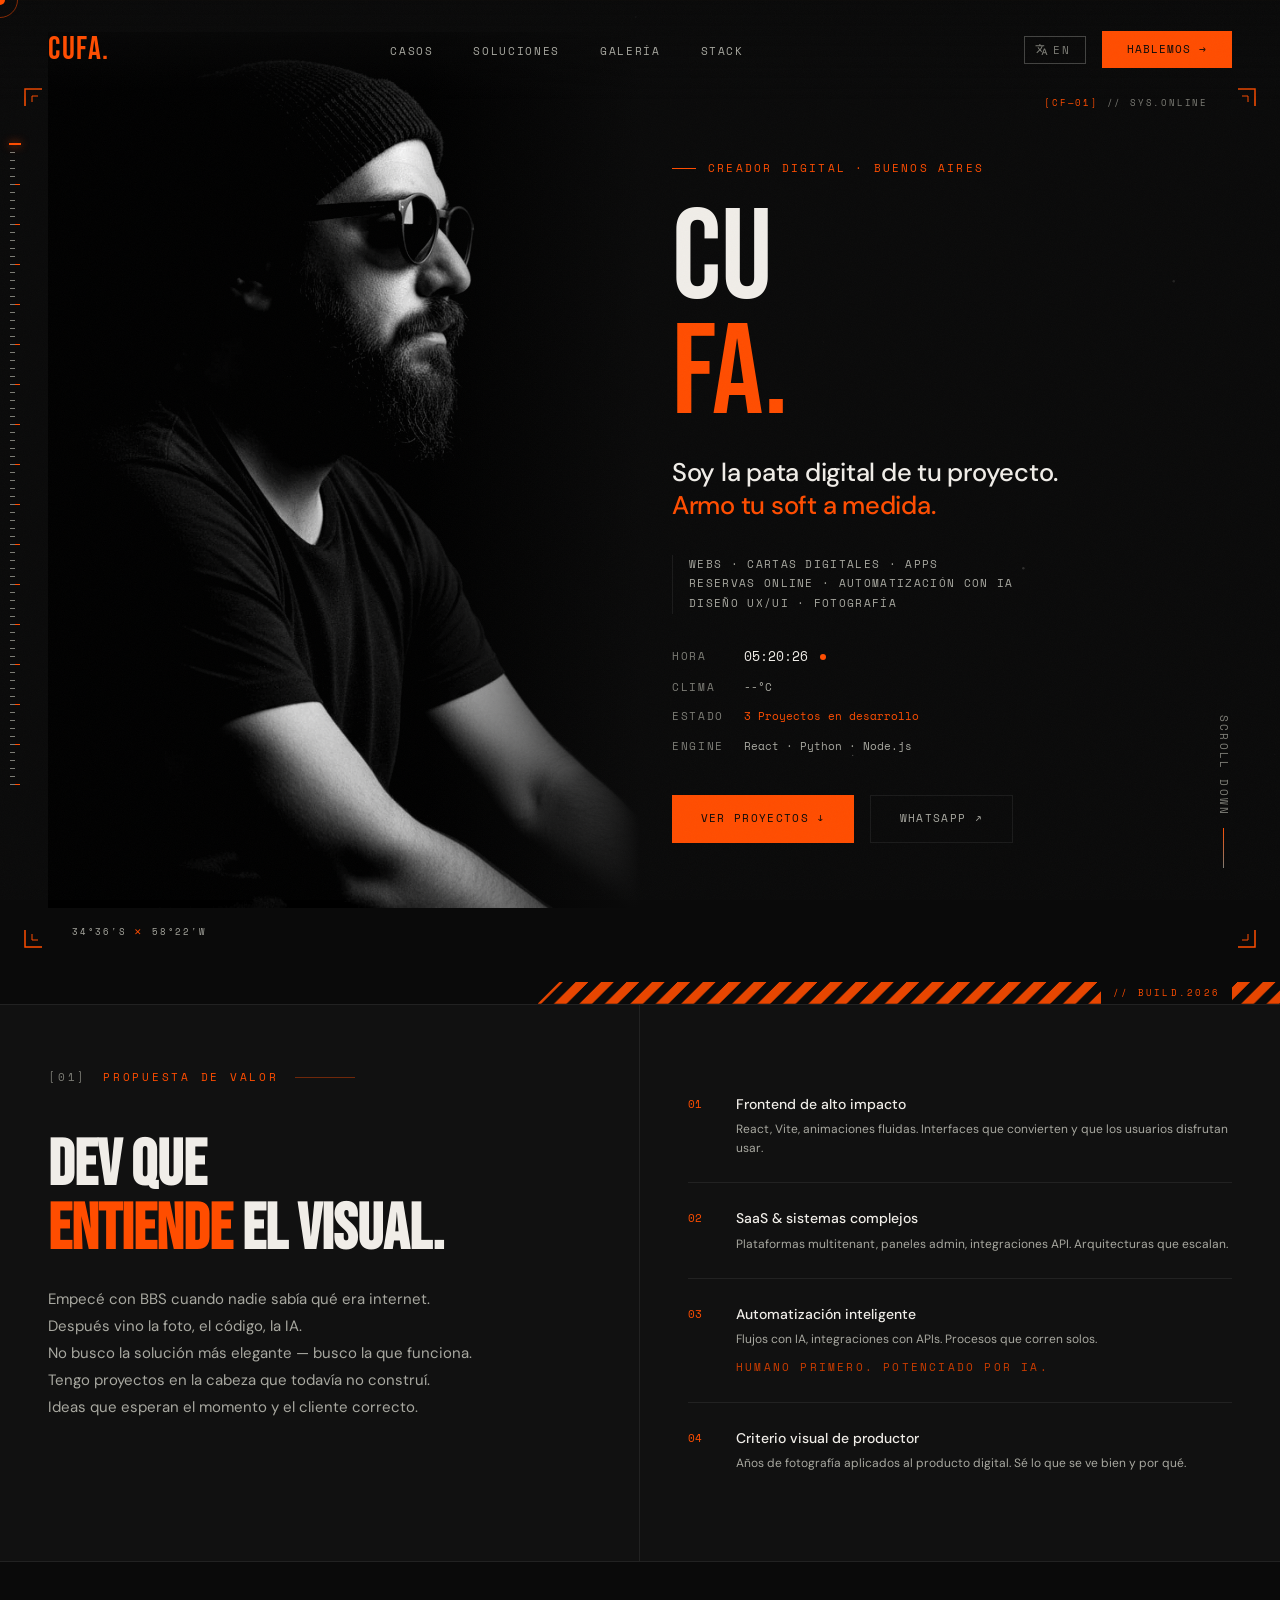
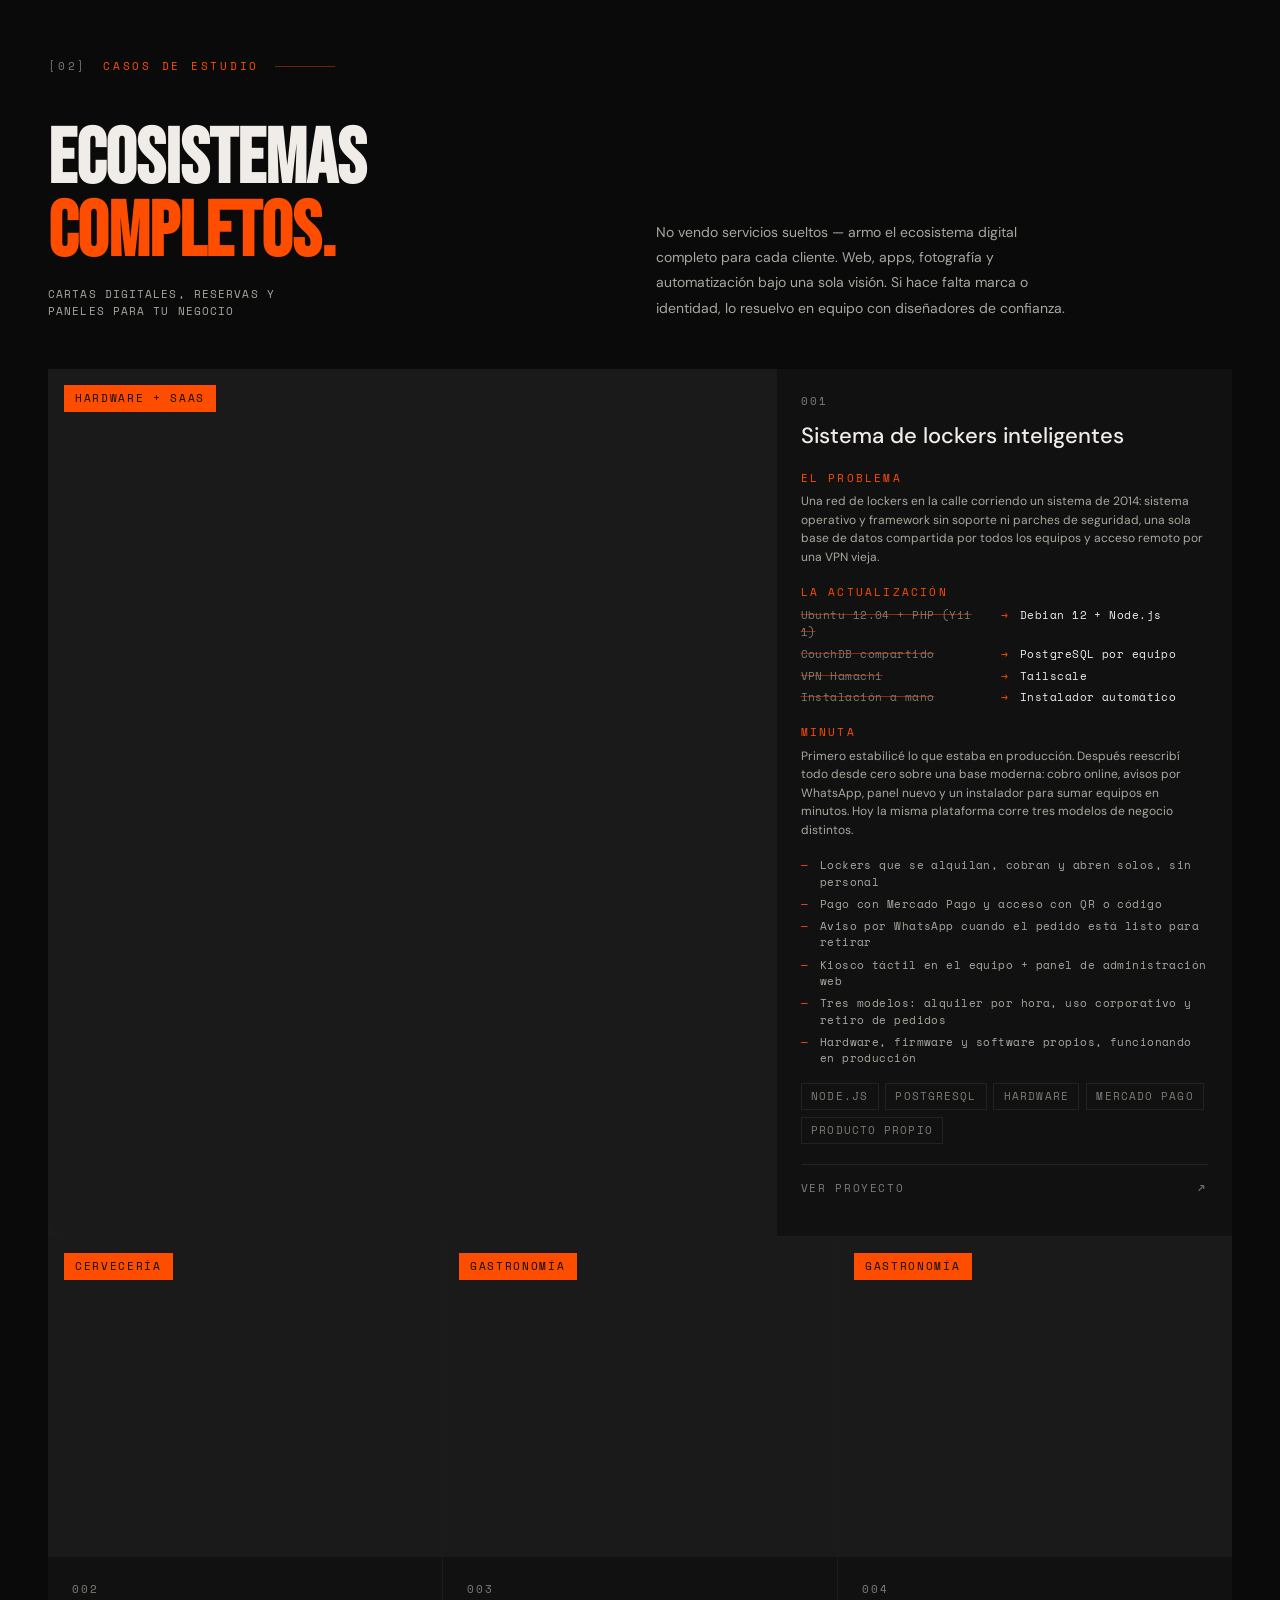
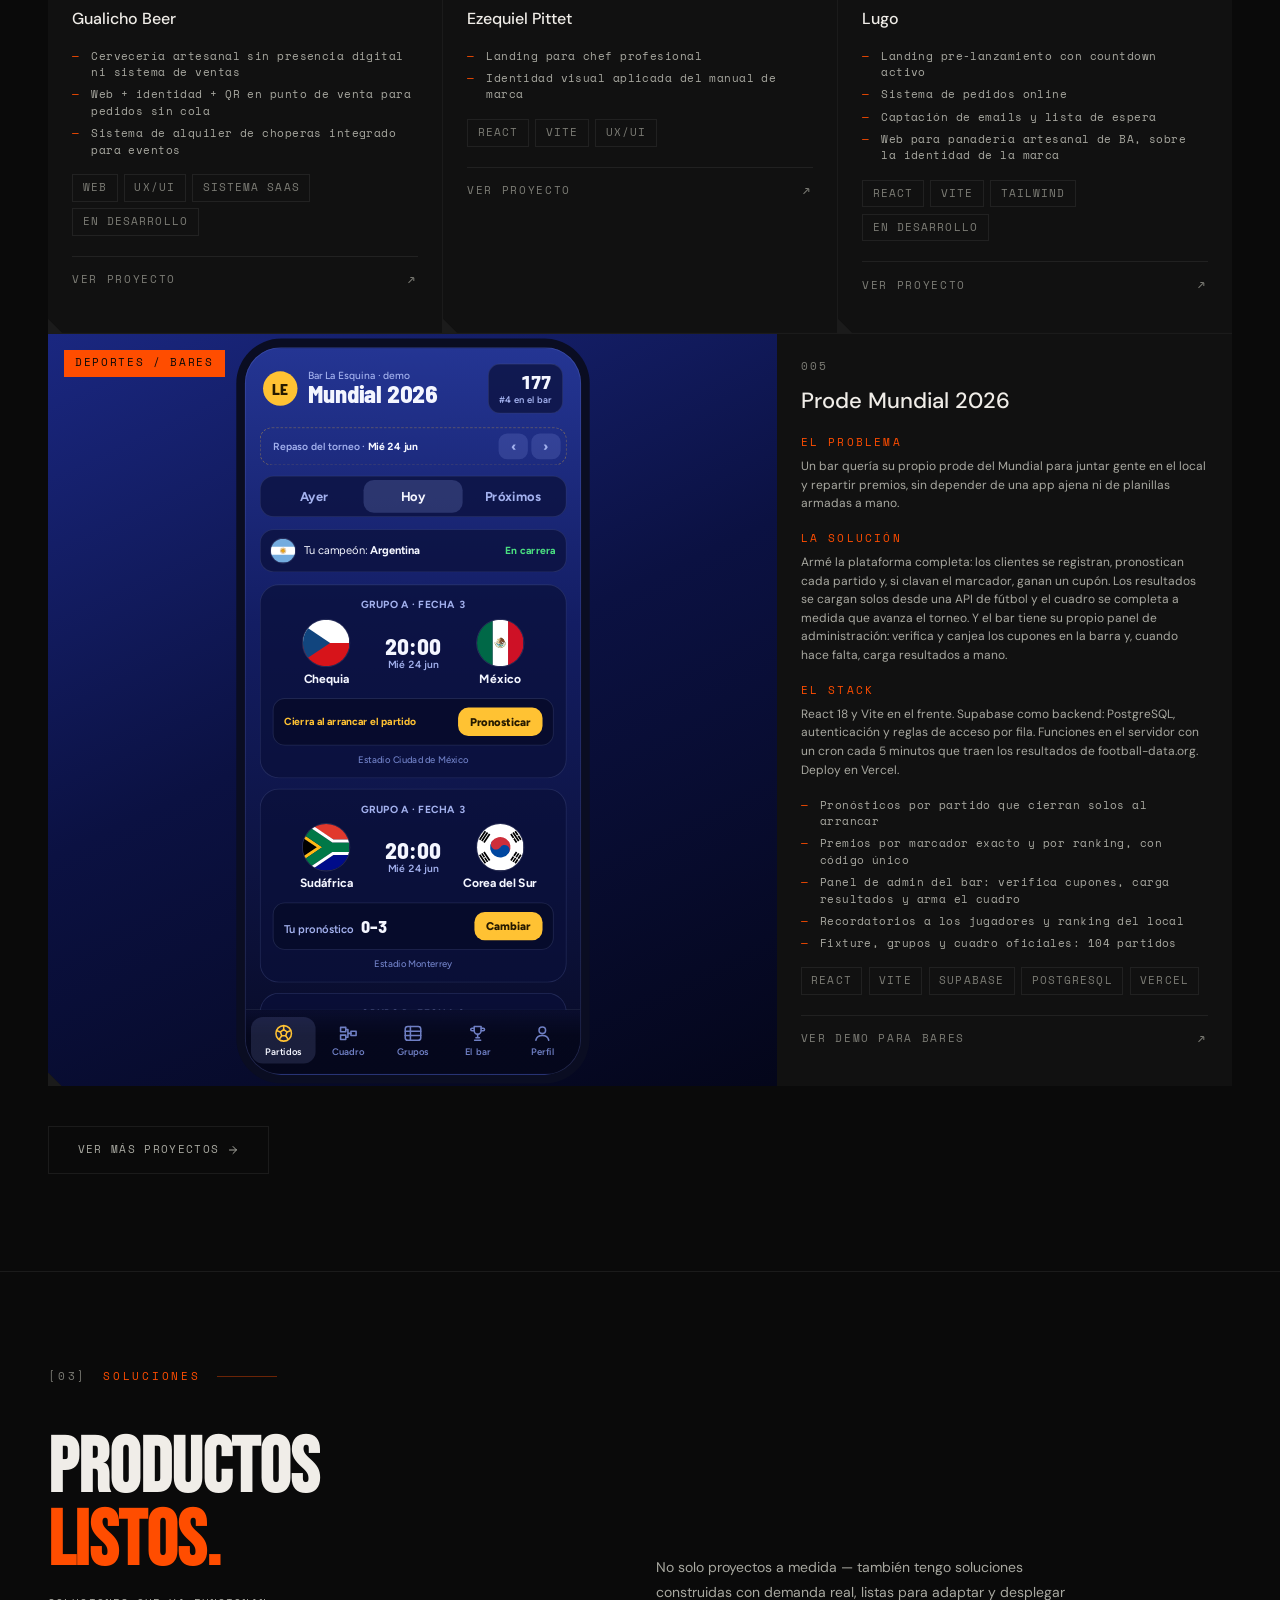
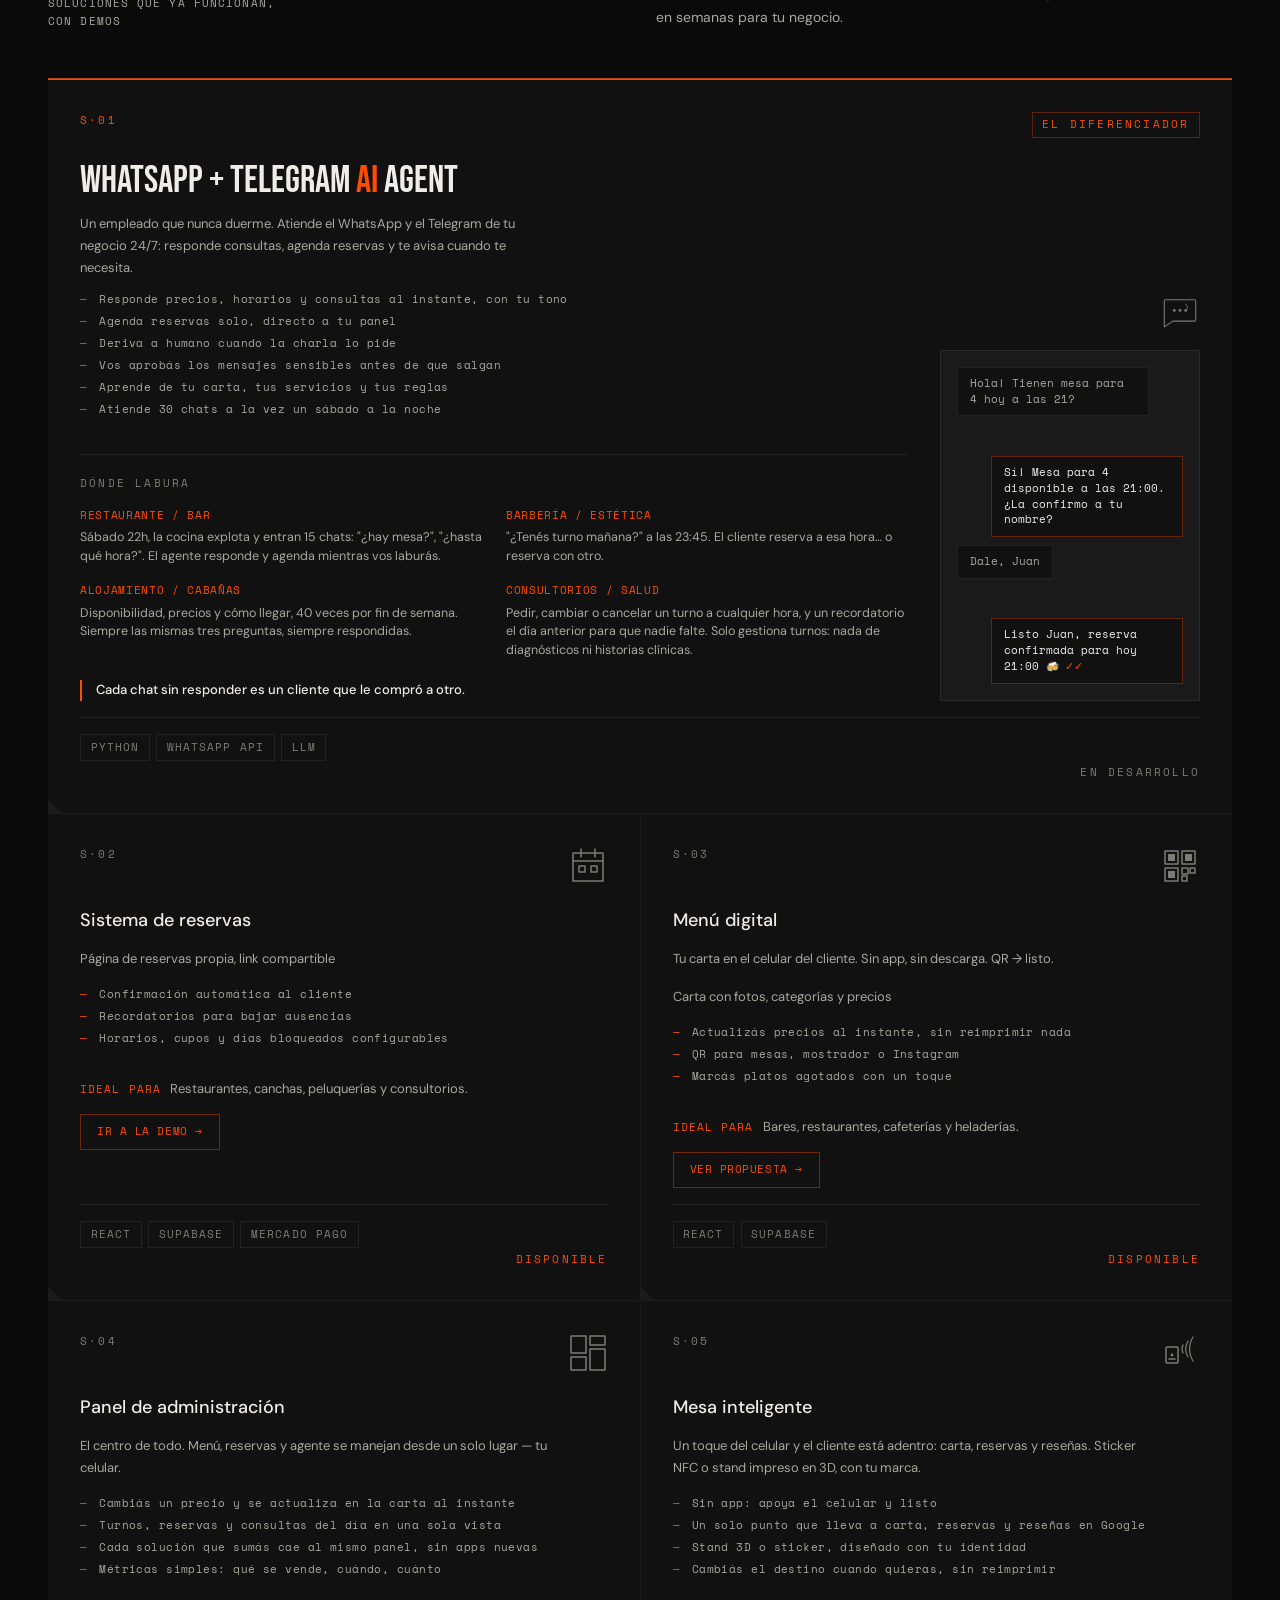
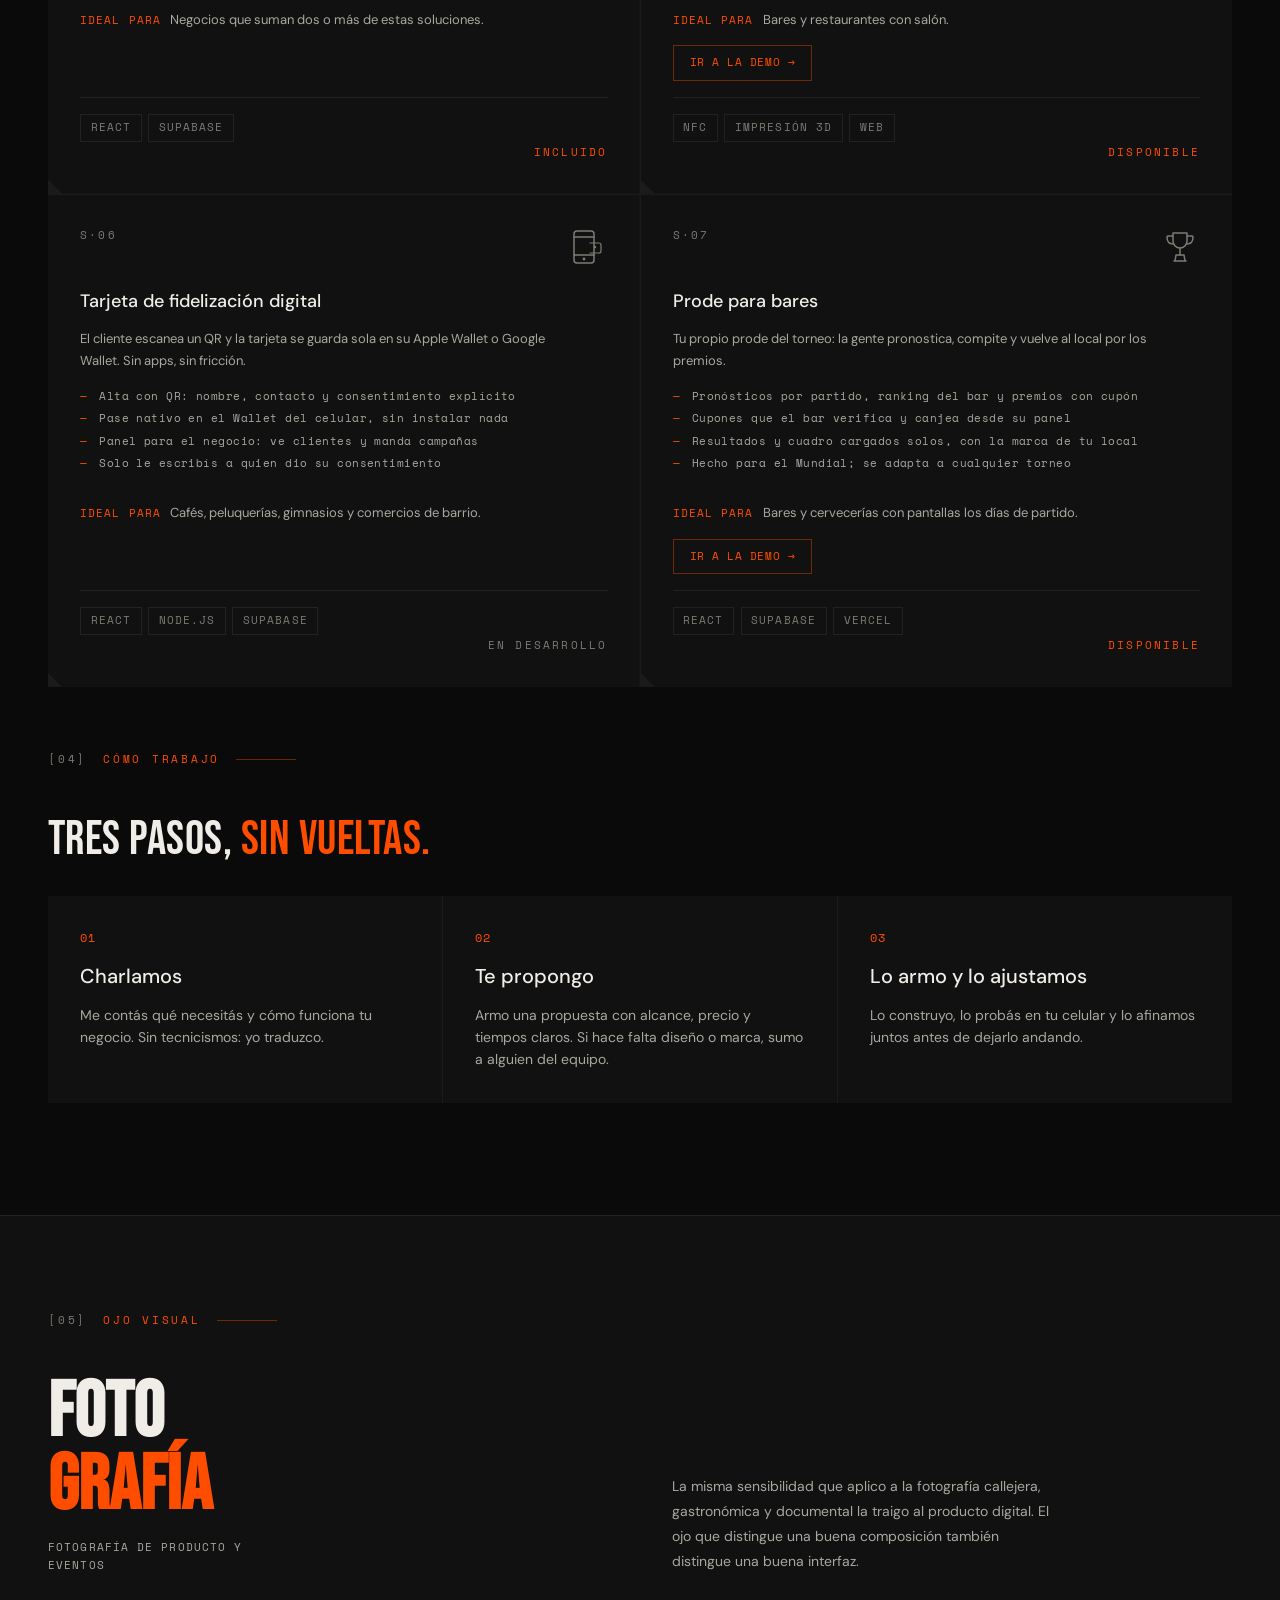
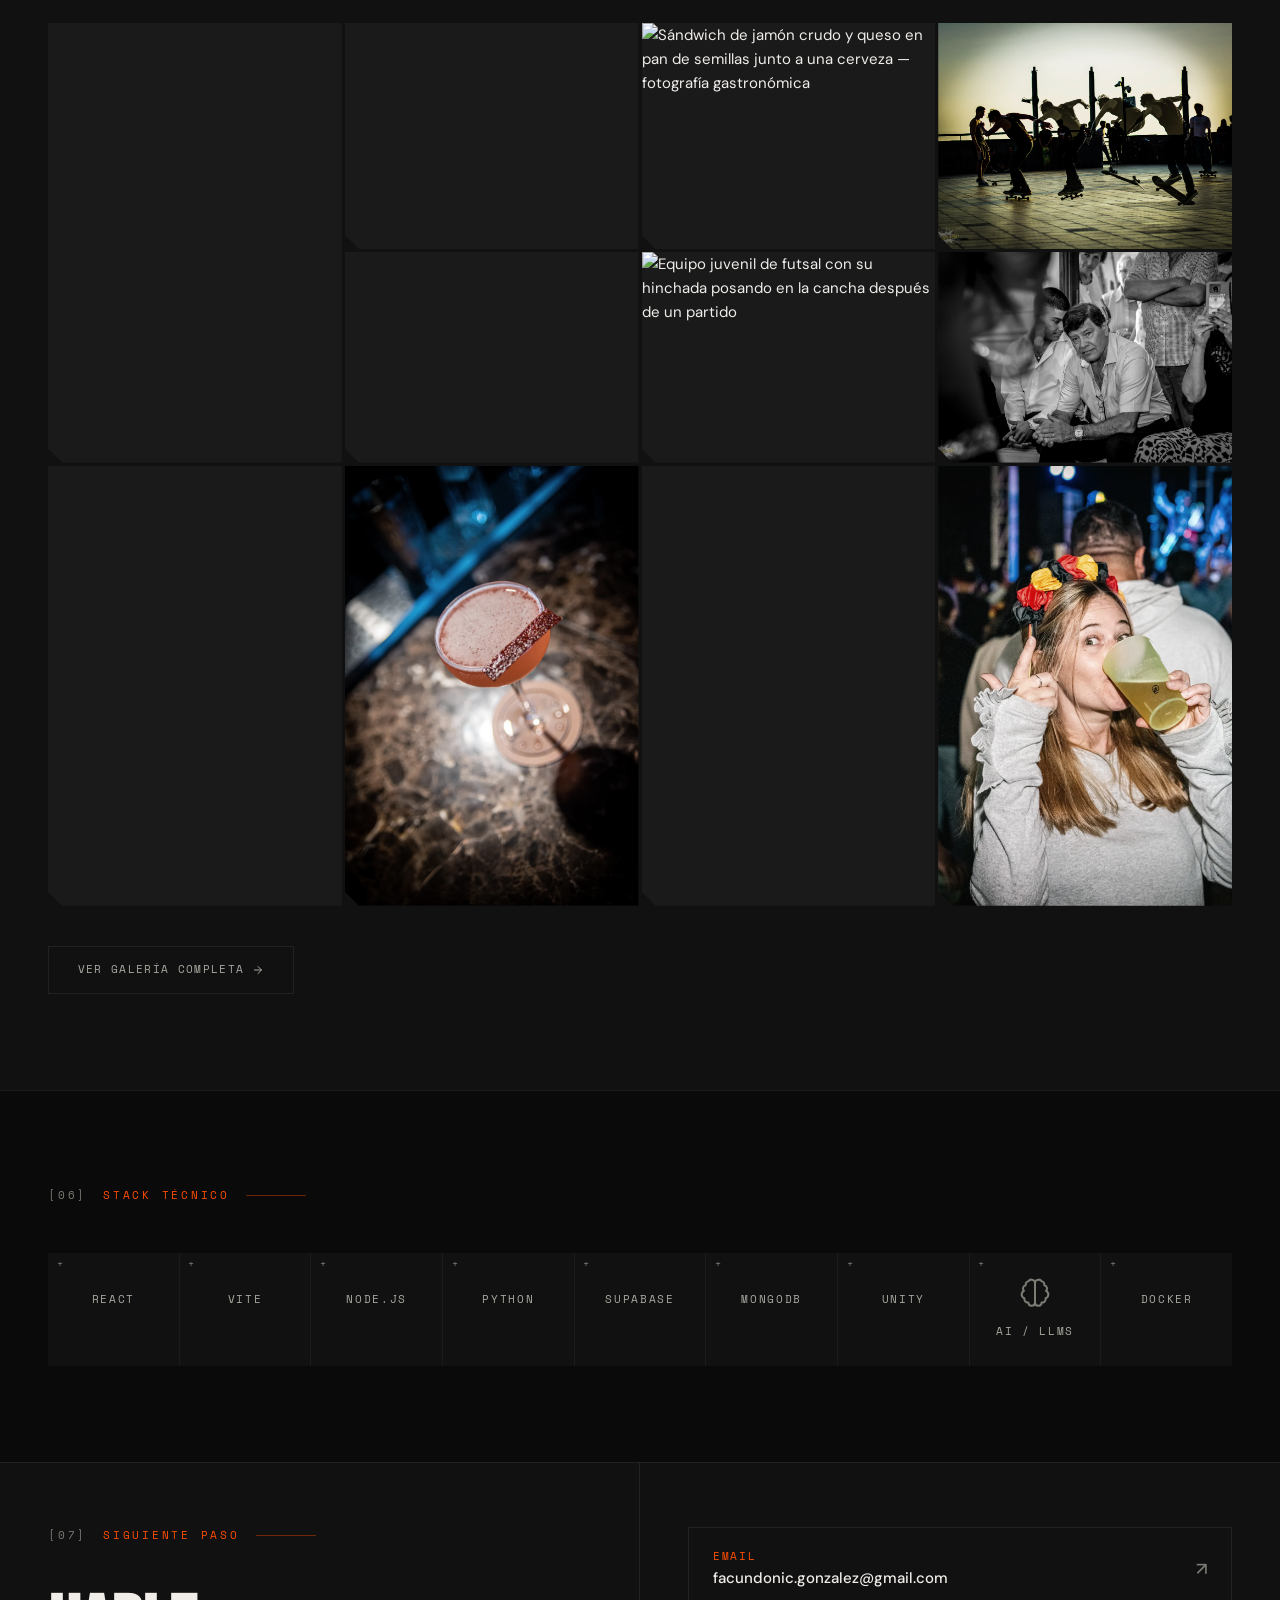
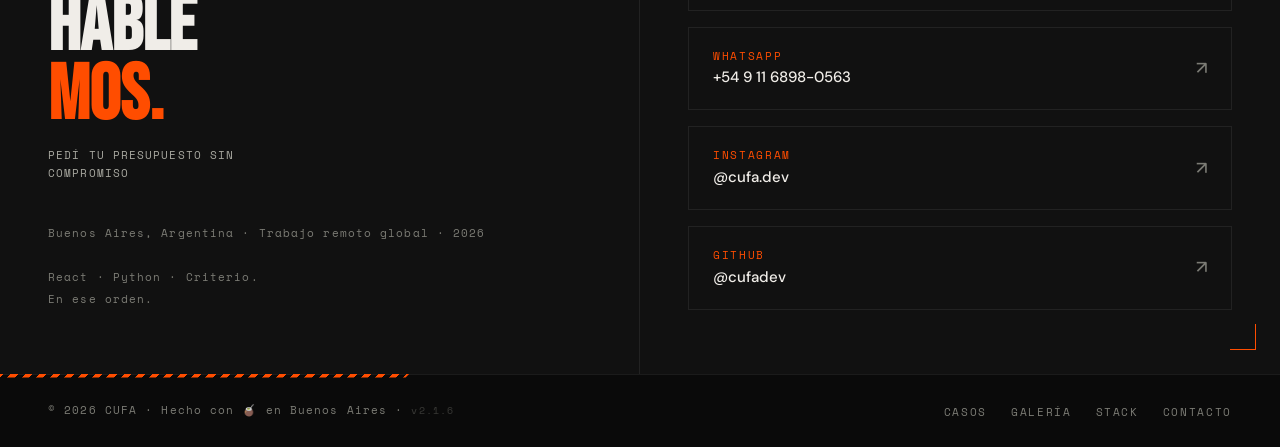
==== commit 00b7a1d7: "Agrega meta de verificación de opendesktop.org Co-Authored-By: Claude Sonnet 5.5 <noreply@anthropic." ====
--- a/index.html
+++ b/index.html
@@ -9,6 +9,7 @@
      PRIMARY META
 ════════════════════════════════════════ -->
   <title>CUFA · Facundo González — Desarrollo web y sistemas a medida</title>
+  <meta name="ocs-site-verification" content="b808ccd8ba84caecb17ce07d5df3c166" />
   <meta name="description"
     content="Webs, cartas digitales, reservas online y paneles a medida para gastronomía, comercios y eventos. Desarrollo full stack con React, Node y Supabase desde Buenos Aires.">
   <meta name="author" content="Facundo González — CUFA">
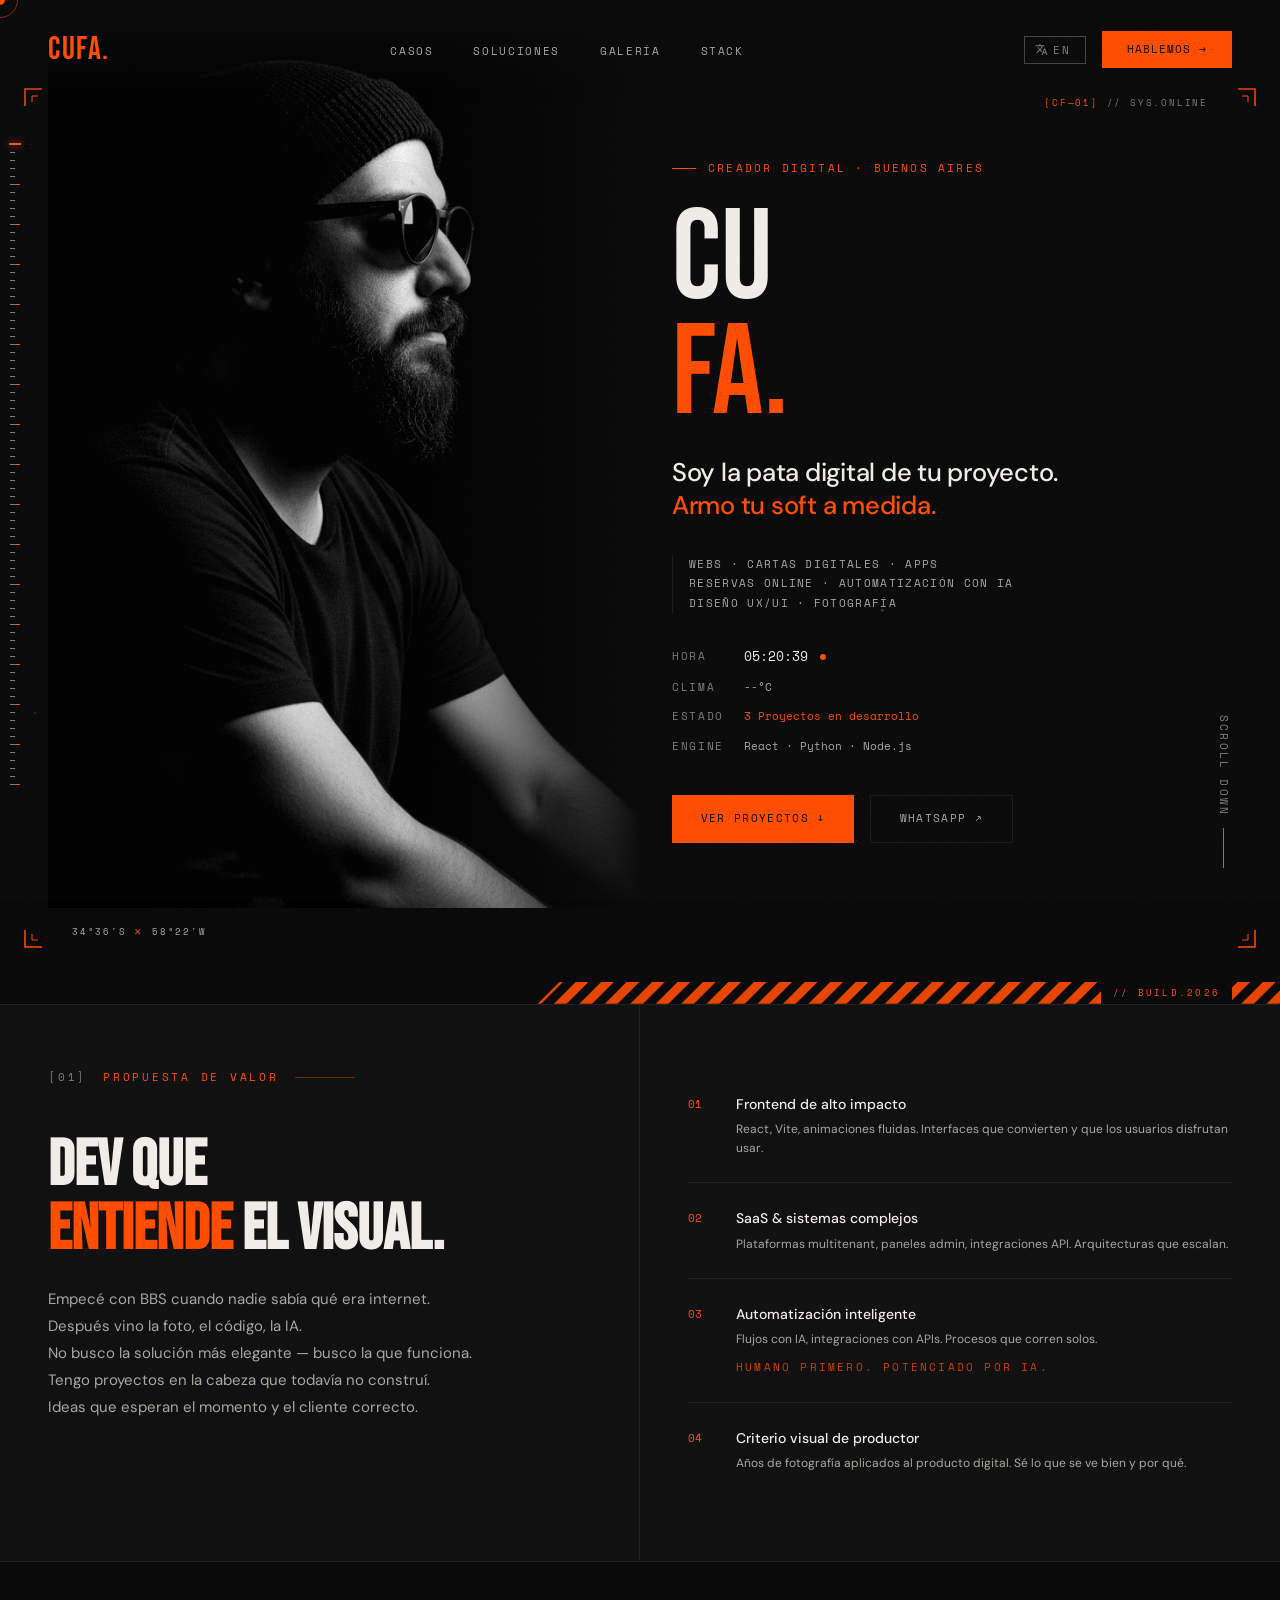
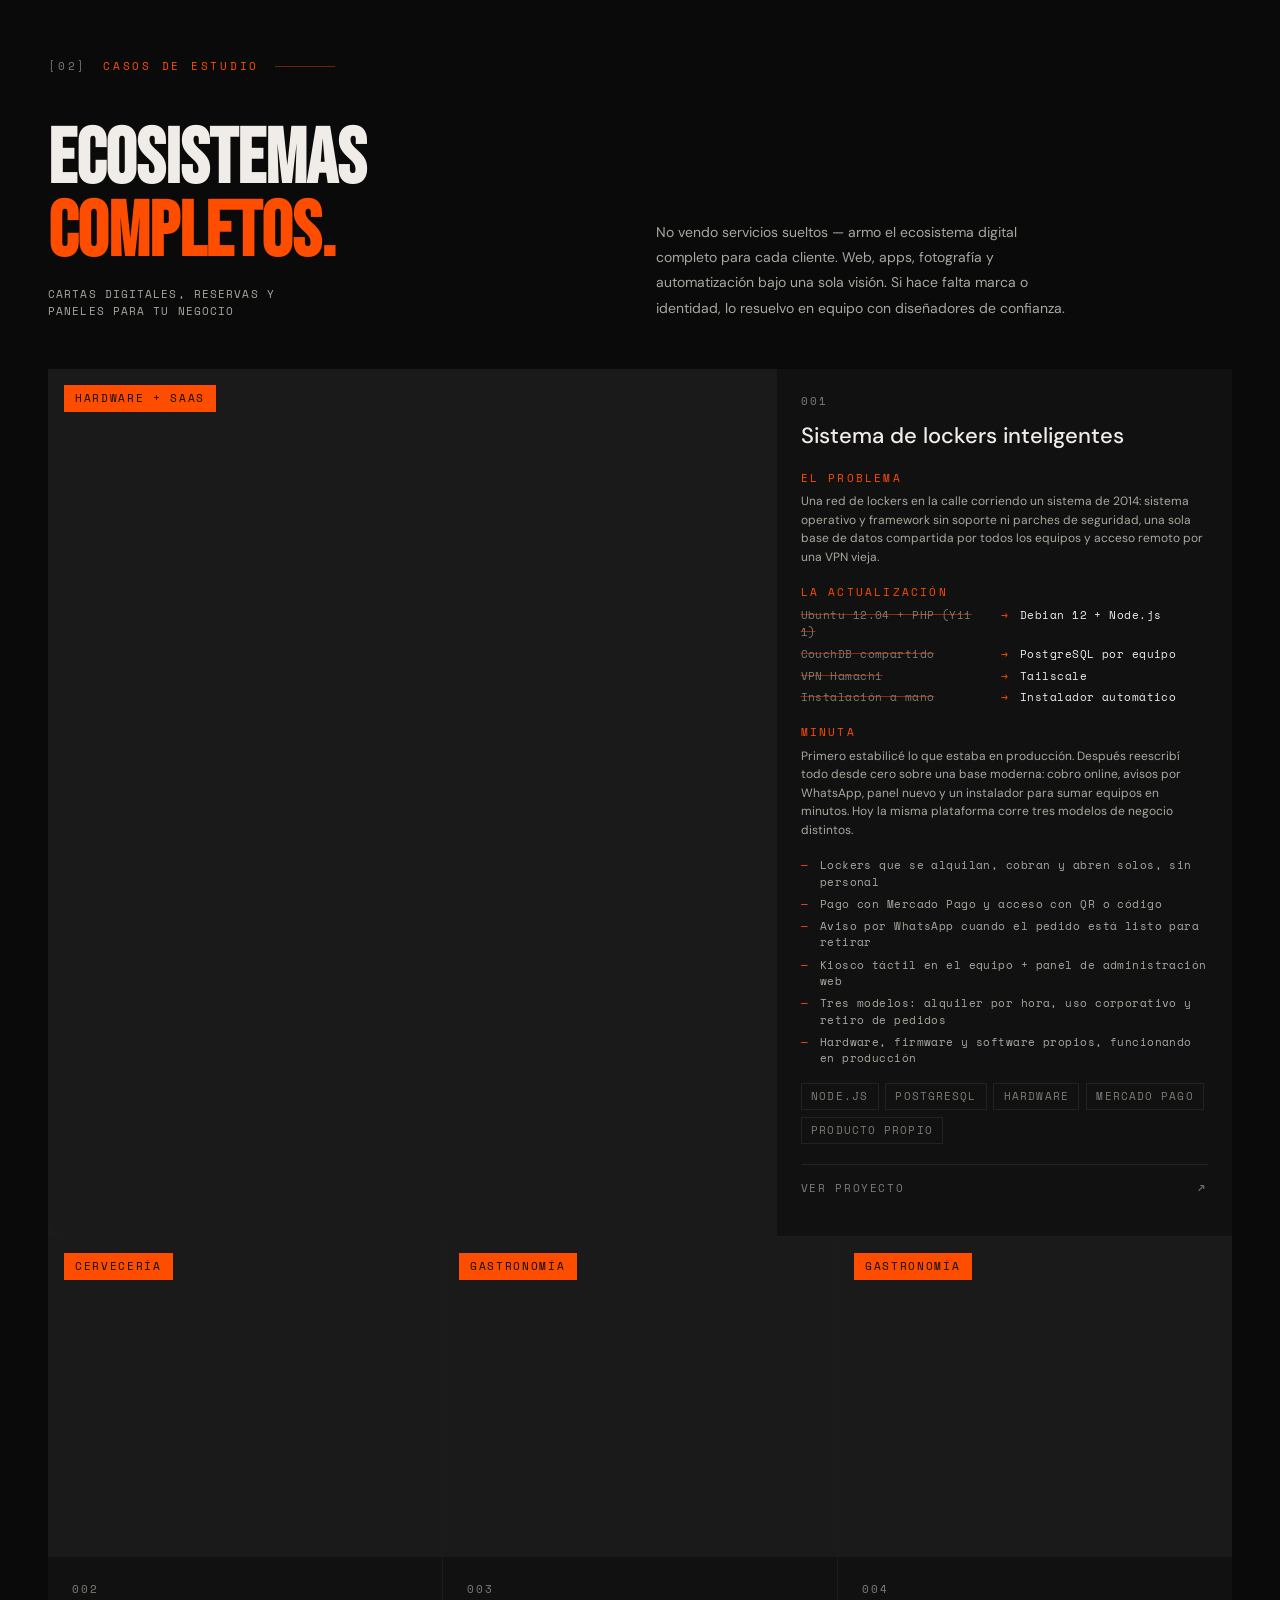
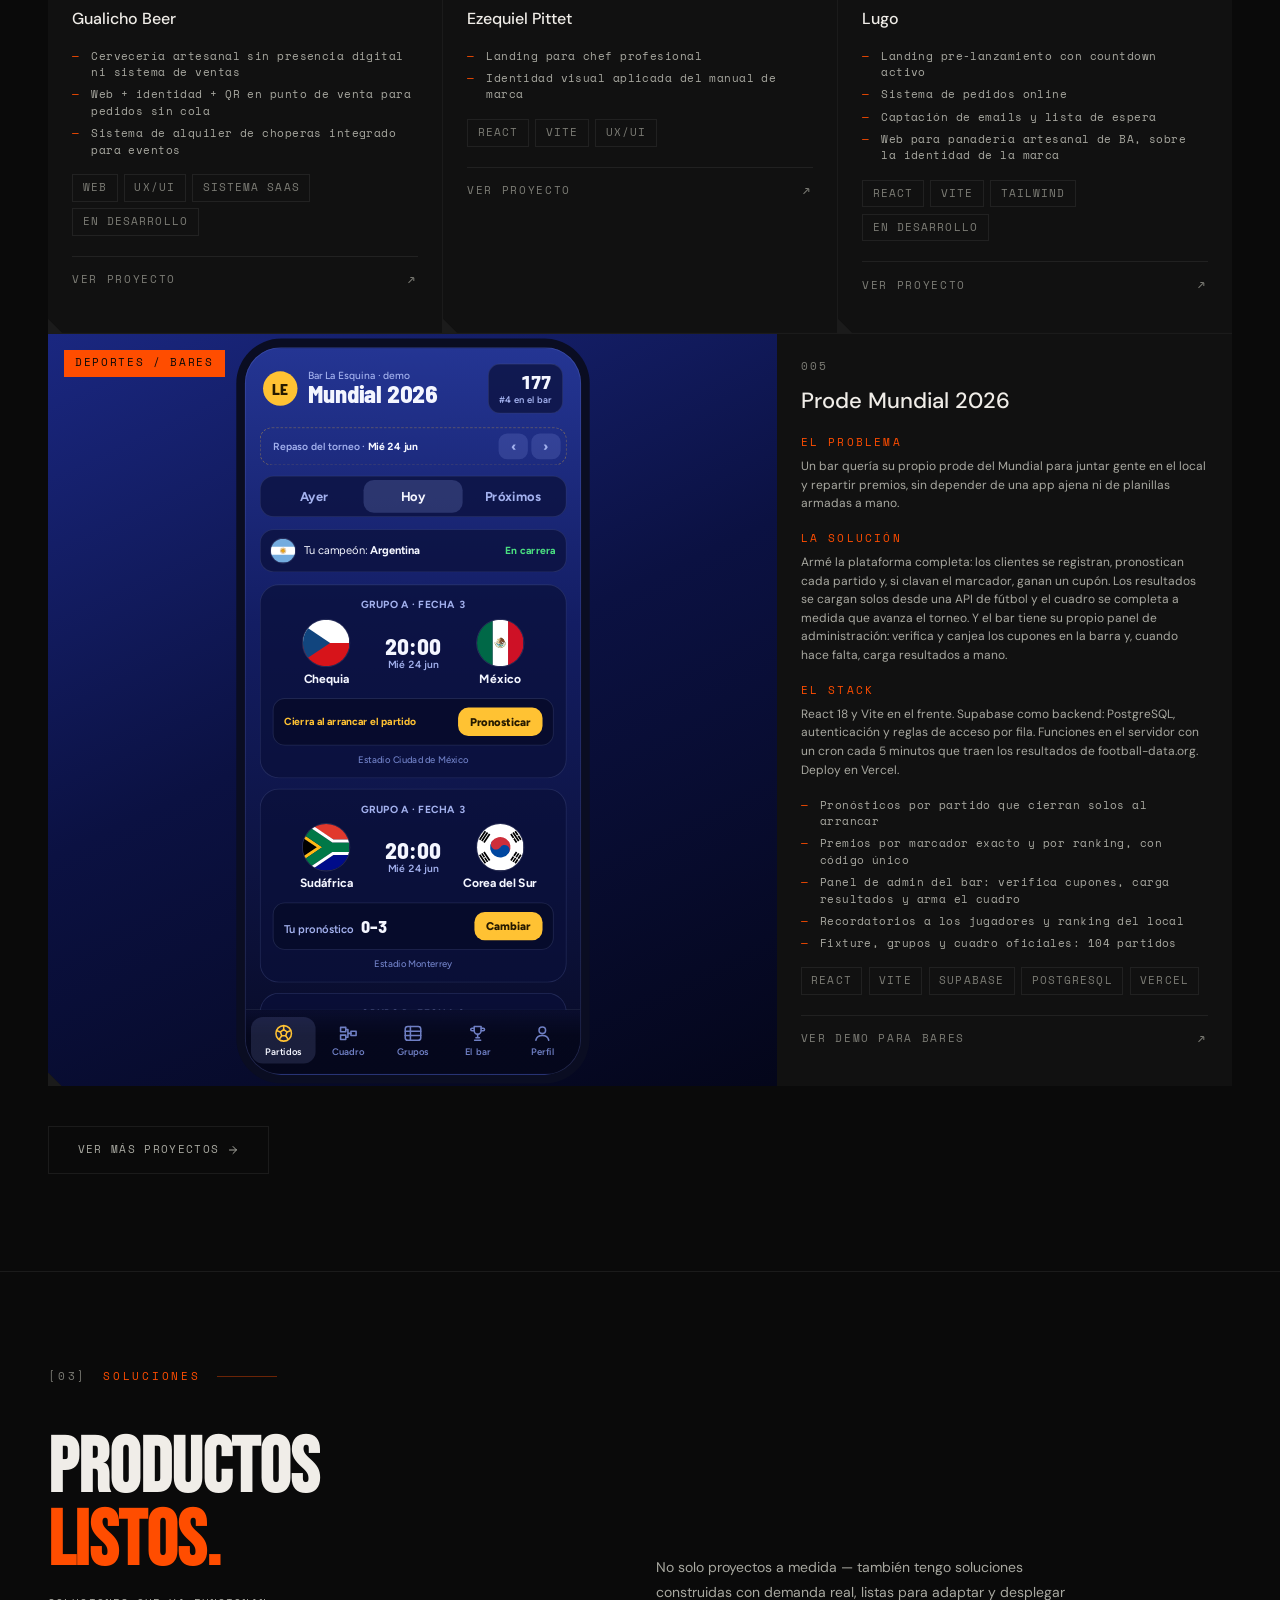
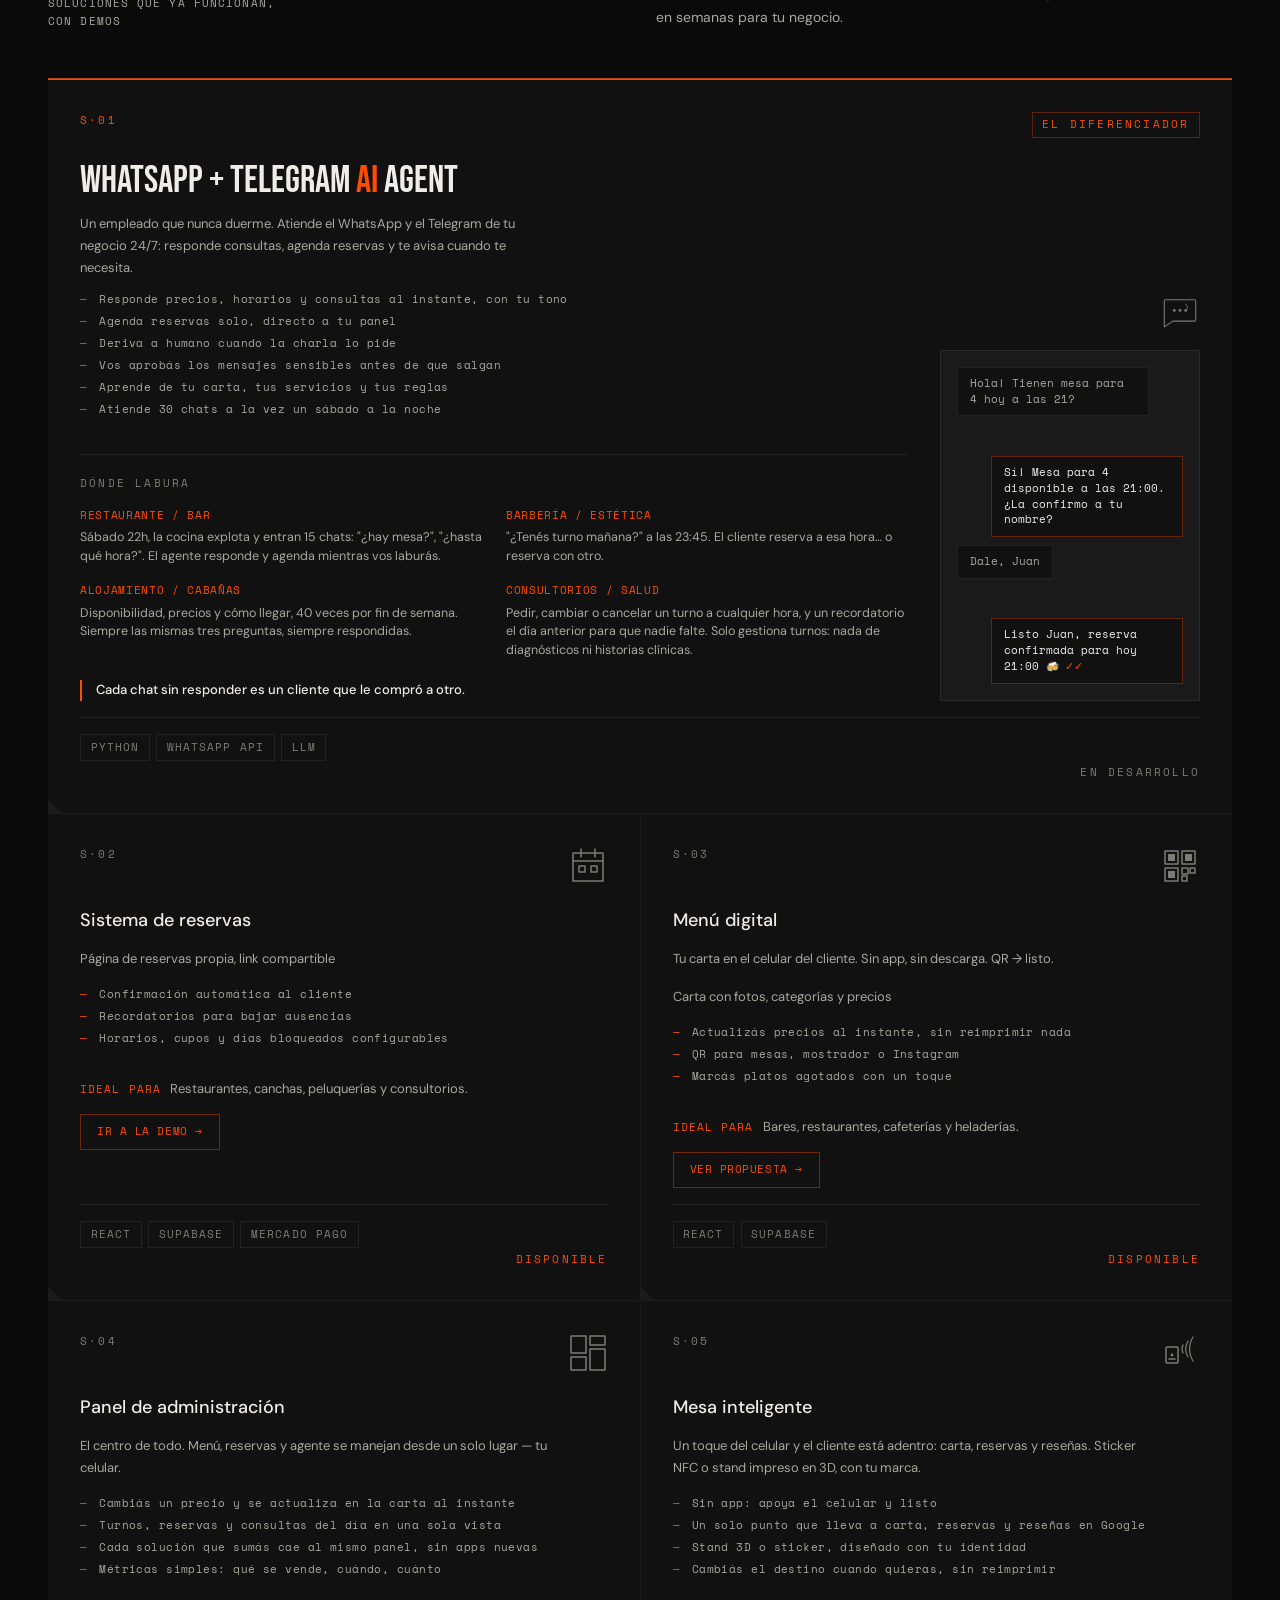
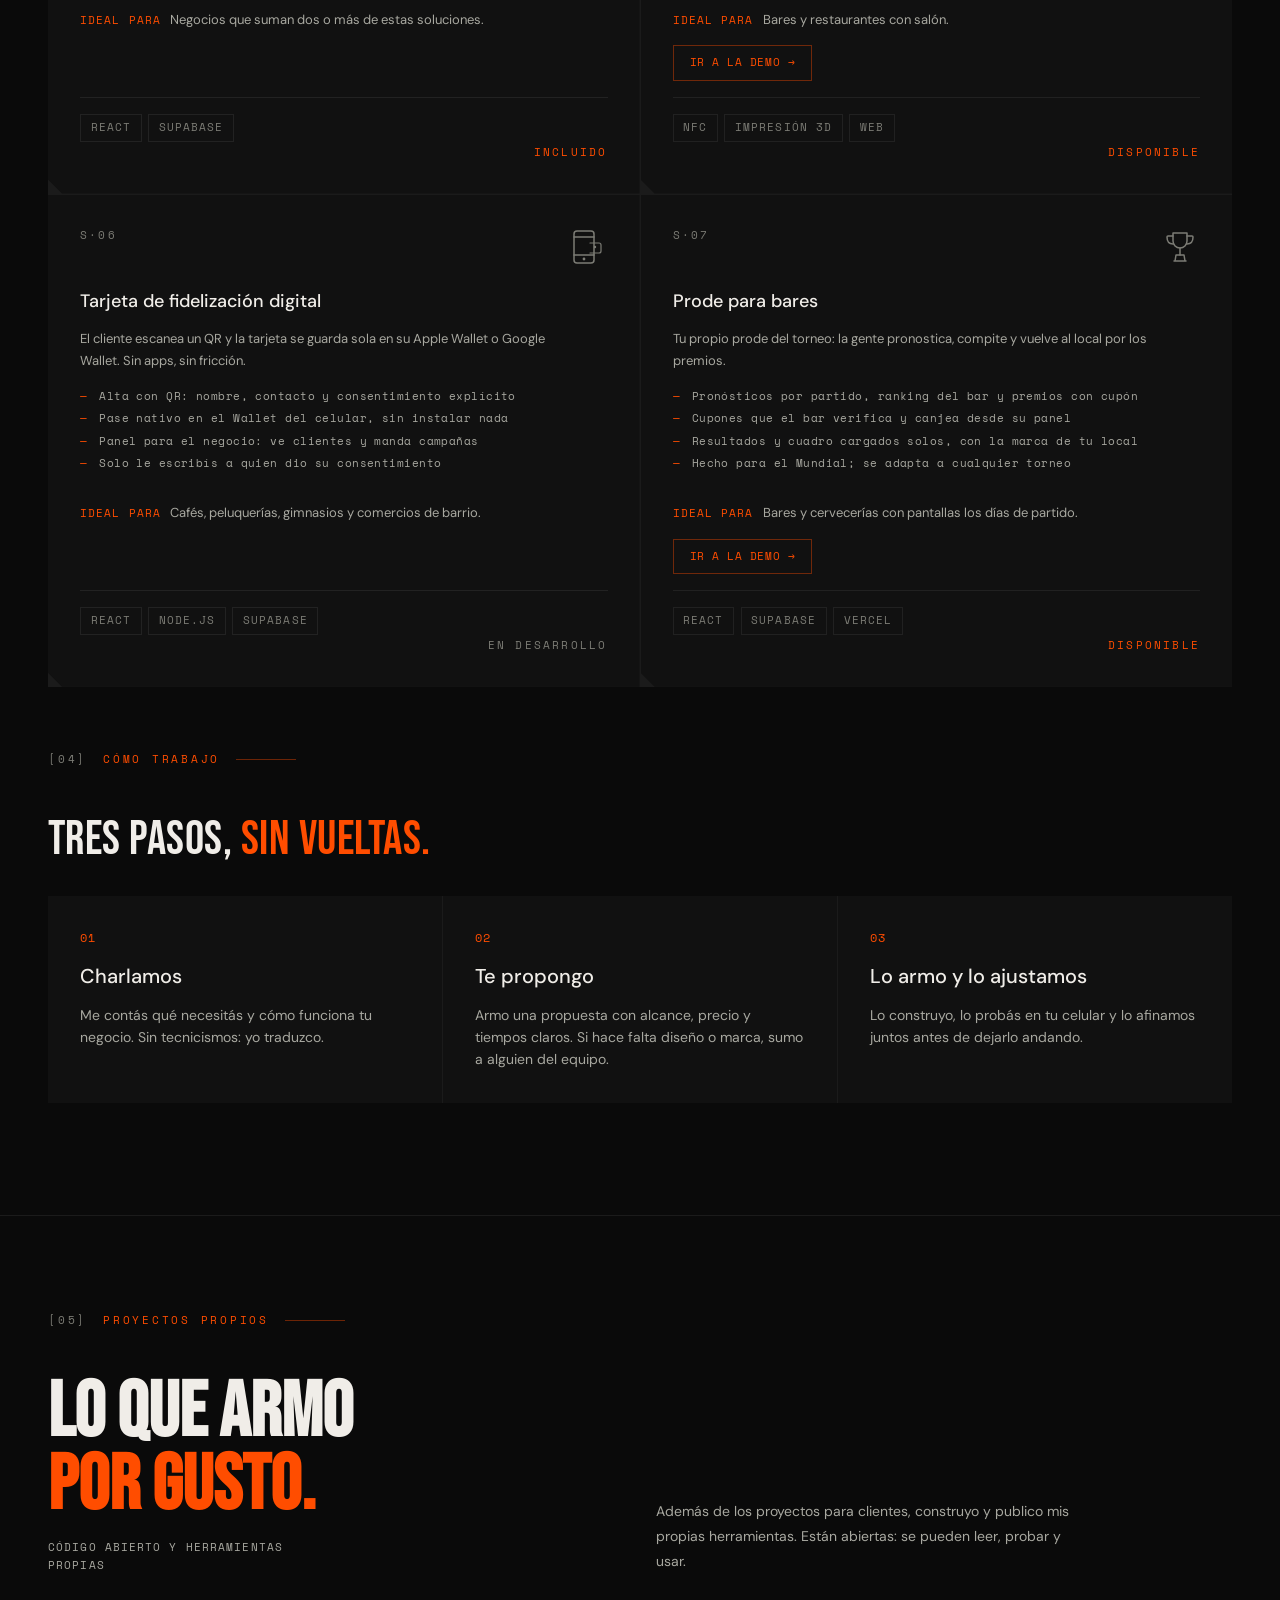
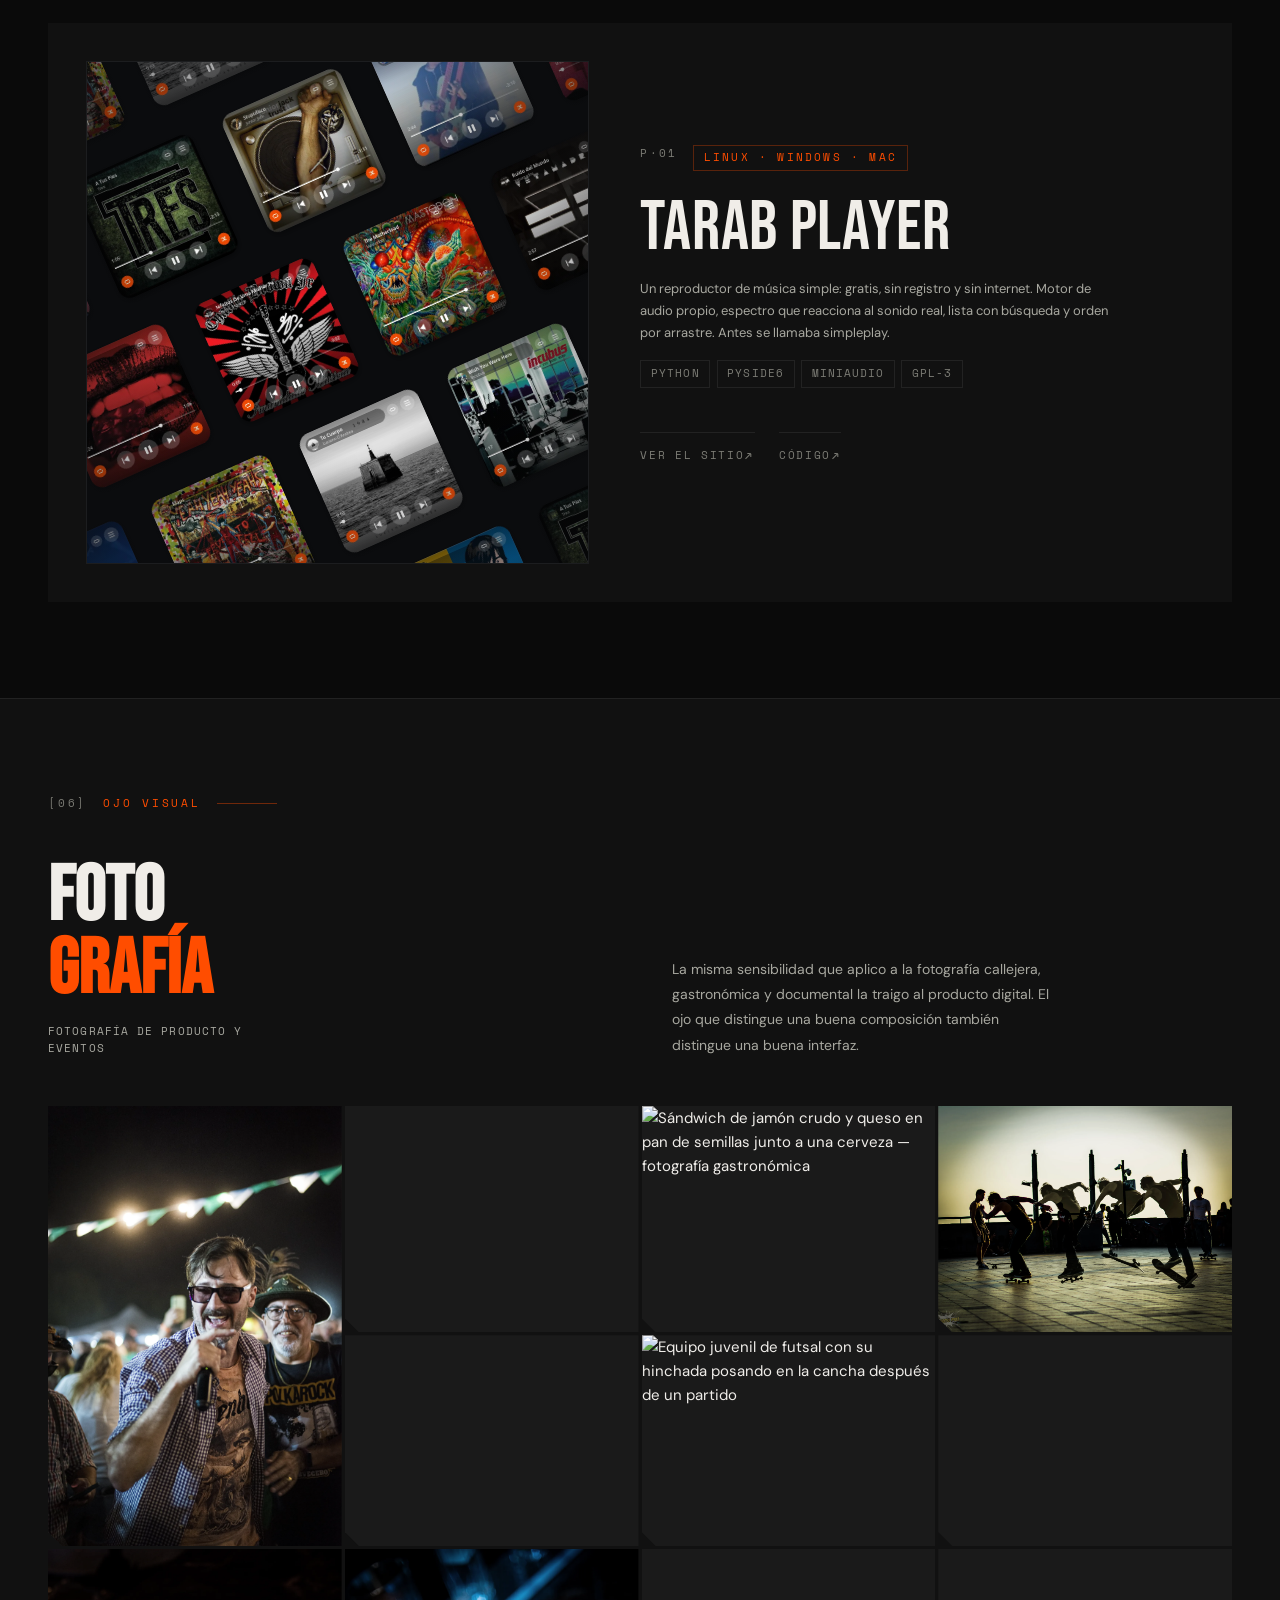
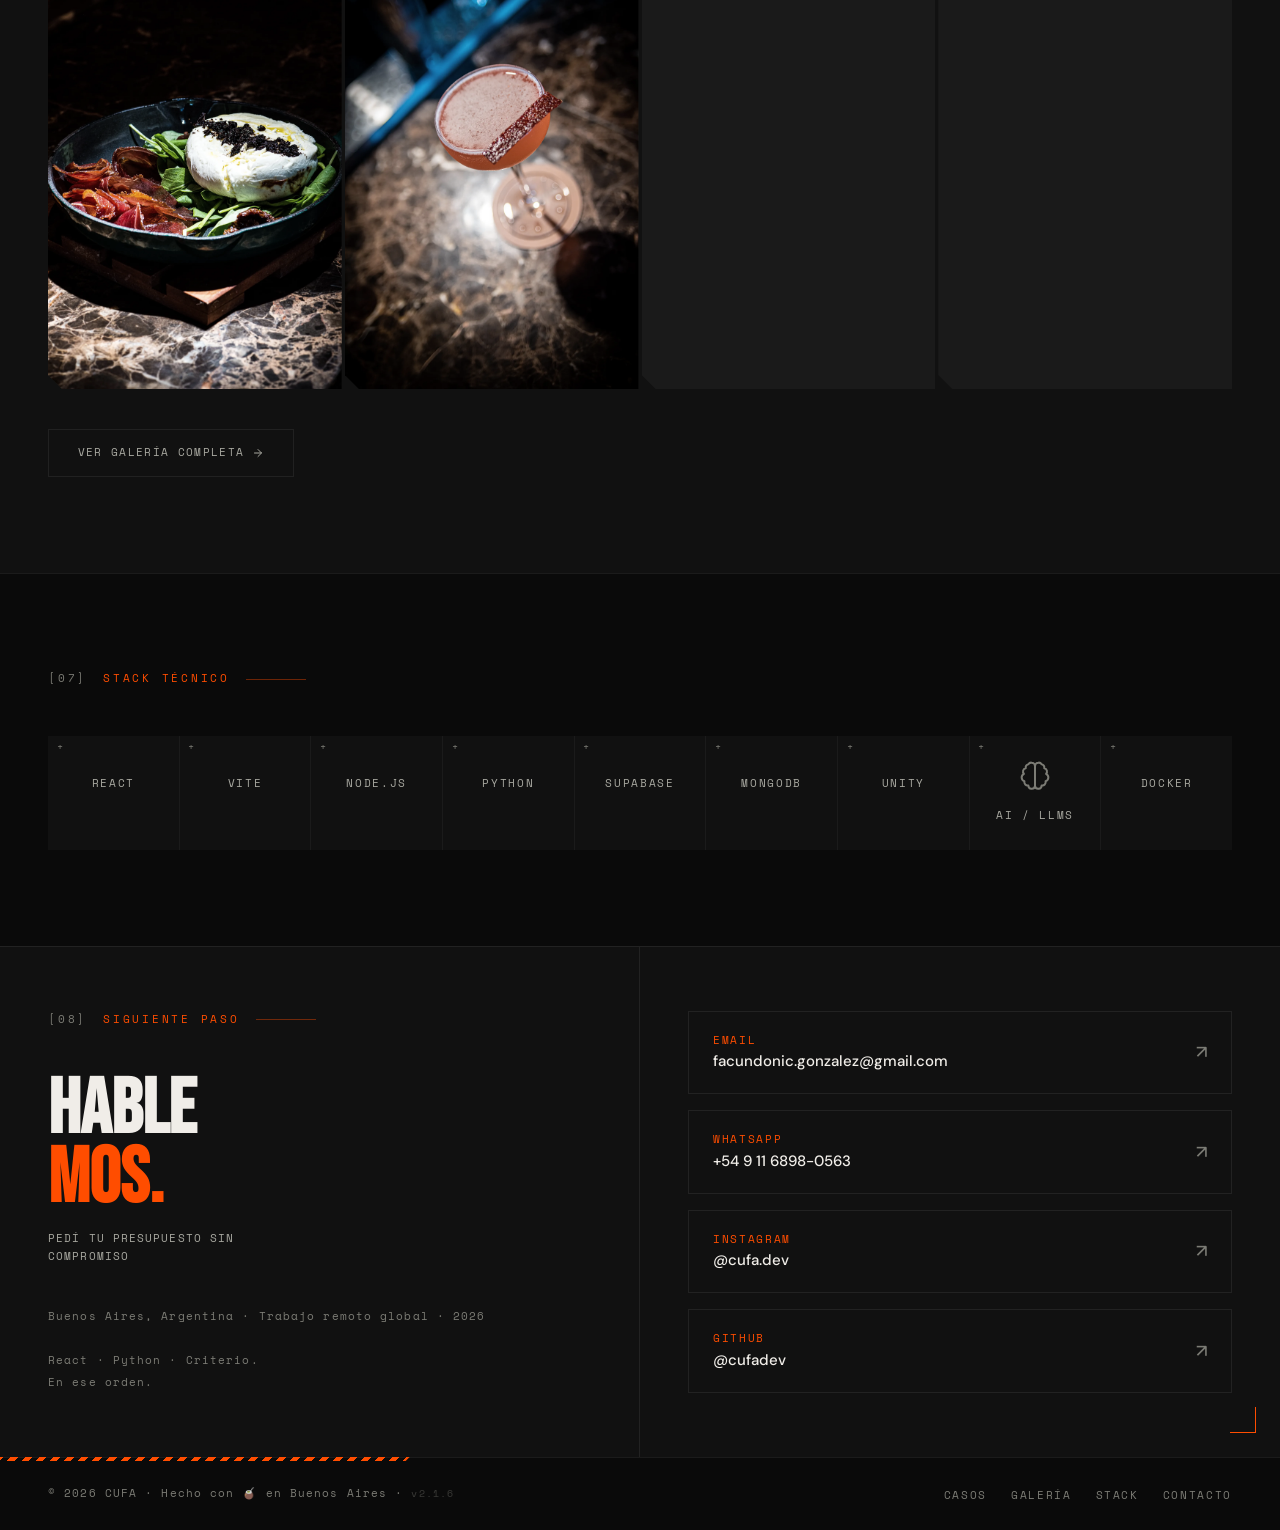
==== commit 44f8f074: "Activa Proyectos propios con tarab player (cuadrado animado + descripción) La sección estaba oculta." ====
--- a/index.html
+++ b/index.html
@@ -169,7 +169,7 @@
     <link rel="stylesheet" href="https://fonts.googleapis.com/css2?family=Space+Mono:ital,wght@0,400;0,700;1,400&family=Bebas+Neue&family=DM+Sans:wght@300;400;500&display=swap">
     <link rel="stylesheet" href="https://cdn.jsdelivr.net/gh/devicons/devicon@latest/devicon.min.css">
   </noscript>
-  <link rel="stylesheet" href="css/style.css?v=20261024k">
+  <link rel="stylesheet" href="css/style.css?v=20261026f">
   <link rel="stylesheet" href="css/hardcore.css?v=20261024d">
   <meta name="google-site-verification" content="Dm642CIudVKzp27GO3zfsTnZa1nJ9CFGrA1RHx7oJgs" />
   <meta name="google-site-verification" content="wfLaVKQg5KlNpWwYXEnU0Ikc5EjnYVMgp6X2lhKYCbA" />
@@ -814,7 +814,7 @@
     </div>
   </section>
 
-  <!-- PROYECTOS PROPIOS — OCULTO hasta nuevo aviso (no publicar)
+  <!-- PROYECTOS PROPIOS: por ahora solo tarab player (Bug/mail y la tarjeta de uso quedan afuera) -->
   <section class="soluciones propios" id="propios">
     <div class="soluciones-header reveal">
       <div>
@@ -828,35 +828,27 @@
       <p class="soluciones-desc" data-i18n="propios.desc">Además de los proyectos para clientes, construyo y publico mis propias herramientas. Están abiertas: se pueden leer, probar y usar.</p>
     </div>
 
-    <div class="soluciones-grid reveal-grid">
-
-      <article class="solucion-card propio-card">
-        <div class="propio-img propio-img--sq"><img src="img/propios/simpleplay.webp" width="372" height="372" loading="lazy" alt="simpleplay: tarjeta del reproductor con la tapa del disco"></div>
-        <div class="solucion-card-top"><span class="solucion-num">P·01</span><span class="solucion-badge" data-i18n="propios.sp.badge">Linux · Windows</span></div>
-        <h3 class="solucion-nombre">simpleplay</h3>
-        <p class="solucion-bajada" data-i18n="propios.sp.bajada">Un reproductor de mp3 y FLAC simple, sin cuentas ni publicidad. Motor de audio propio, espectro que reacciona al sonido real, lista con búsqueda y orden por arrastre.</p>
-        <div class="caso-tags"><span class="tag">Python</span><span class="tag">PySide6</span><span class="tag">miniaudio</span><span class="tag">GPL-3</span></div>
-        <div class="propio-links">
-          <a href="https://cufadev.github.io/simpleplay/" class="caso-link" target="_blank" rel="noopener"><span data-i18n="propios.link.sitio">Ver el sitio</span> <span class="caso-link-arrow">↗</span></a>
-          <a href="https://github.com/cufadev/simpleplay" class="caso-link" target="_blank" rel="noopener"><span data-i18n="propios.link.codigo">Código</span> <span class="caso-link-arrow">↗</span></a>
+    <div class="soluciones-grid soluciones-grid--uno reveal-grid">
+
+      <article class="tp-fusion">
+        <div class="tp-caja" role="img" aria-label="tarab player: tarjetas del reproductor con las portadas de los discos, desplazándose">
+          <div class="tp-fondo" aria-hidden="true"><div class="tp-rot"><div class="tp-fila"></div><div class="tp-fila"></div><div class="tp-fila"></div><div class="tp-fila"></div><div class="tp-fila"></div></div></div>
+          <div class="tp-vela" aria-hidden="true"></div>
+        </div>
+        <div class="tp-texto">
+          <div class="solucion-card-top"><span class="solucion-num">P·01</span><span class="solucion-badge" data-i18n="propios.sp.badge">Linux · Windows · Mac</span></div>
+          <h3 class="tp-nombre">tarab player</h3>
+          <p class="solucion-bajada" data-i18n="propios.sp.bajada">Un reproductor de música simple: gratis, sin registro y sin internet. Motor de audio propio, espectro que reacciona al sonido real, lista con búsqueda y orden por arrastre. Antes se llamaba simpleplay.</p>
+          <div class="caso-tags"><span class="tag">Python</span><span class="tag">PySide6</span><span class="tag">miniaudio</span><span class="tag">GPL-3</span></div>
+          <div class="propio-links">
+            <a href="https://cufadev.github.io/simpleplay/" class="caso-link" target="_blank" rel="noopener"><span data-i18n="propios.link.sitio">Ver el sitio</span> <span class="caso-link-arrow">↗</span></a>
+            <a href="https://github.com/cufadev/simpleplay" class="caso-link" target="_blank" rel="noopener"><span data-i18n="propios.link.codigo">Código</span> <span class="caso-link-arrow">↗</span></a>
+          </div>
         </div>
       </article>
 
-      <article class="solucion-card propio-card">
-        <div class="propio-img"><img src="img/propios/bugmail.webp" width="900" height="580" loading="lazy" alt="Bug/mail: interfaz web con los resultados de una lista verificada"></div>
-        <div class="solucion-card-top"><span class="solucion-num">P·02</span><span class="solucion-badge" data-i18n="propios.bm.badge">Web · CLI</span></div>
-        <h3 class="solucion-nombre">Bug/mail</h3>
-        <p class="solucion-bajada" data-i18n="propios.bm.bajada">Limpia una lista de correo antes de enviarle. Revisa cada dirección por capas (sintaxis, typos, DNS, handshake SMTP, catch-all) sin mandar un solo mensaje. 51 tests.</p>
-        <div class="caso-tags"><span class="tag">Python</span><span class="tag">Flask</span><span class="tag">SMTP</span><span class="tag">GPL-3</span></div>
-        <div class="propio-links">
-          <a href="https://cufadev.github.io/debuglist.io/" class="caso-link" target="_blank" rel="noopener"><span data-i18n="propios.link.sitio">Ver el sitio</span> <span class="caso-link-arrow">↗</span></a>
-          <a href="https://github.com/cufadev/debuglist.io" class="caso-link" target="_blank" rel="noopener"><span data-i18n="propios.link.codigo">Código</span> <span class="caso-link-arrow">↗</span></a>
-        </div>
-      </article>
-
     </div>
   </section>
-  -->
 
   <!-- GALERÍA -->
   <section class="galeria-section" id="galeria">
@@ -1061,7 +1053,7 @@
     </ul>
   </footer>
 
-  <script src="js/script.js?v=20261024g"></script>
+  <script src="js/script.js?v=20261026c"></script>
   <script>
     (function () {
       const meses = ['Enero','Febrero','Marzo','Abril','Mayo','Junio','Julio','Agosto','Septiembre','Octubre','Noviembre','Diciembre'];
--- a/css/style.css
+++ b/css/style.css
@@ -2064,6 +2064,32 @@
 .propio-img { background: var(--surface2); border: 1px solid var(--border); overflow: hidden; display: grid; place-items: center; aspect-ratio: 16 / 10; }
 .propio-img img { width: 100%; height: 100%; object-fit: cover; object-position: top; display: block; }
 .propio-img--sq img { width: auto; max-width: 100%; object-fit: contain; }
+/* una sola tarjeta partida en dos: a la izquierda un cuadrado con las portadas de tarab player corriendo (como el cierre de la
+   web de Tarab) y a la derecha la descripción */
+.soluciones-grid--uno { grid-template-columns: 1fr; }
+.tp-fusion { background: var(--surface); padding: clamp(1.25rem, 3vw, 2.5rem); display: grid; grid-template-columns: minmax(0, 1fr) minmax(0, 1.1fr);
+  gap: clamp(1.5rem, 4vw, 3.5rem); align-items: center; }
+.tp-caja { position: relative; isolation: isolate; overflow: hidden; aspect-ratio: 1; width: 100%; max-width: 540px; justify-self: center;
+  background: #0b0c0e; border: 1px solid var(--border); }
+.tp-fondo { position: absolute; inset: 0; z-index: -2; overflow: hidden; }
+.tp-rot { position: absolute; inset: -35% -25%; display: flex; flex-direction: column; justify-content: center; gap: 12px; rotate: -24deg; }
+.tp-fila { display: flex; width: max-content; animation: tp-ida var(--t, 90s) linear infinite; animation-play-state: paused; }
+.tp-fila:nth-child(even) { animation-direction: reverse; }
+.tp-fila:nth-child(1) { --t: 95s; margin-left: -40px; }
+.tp-fila:nth-child(2) { --t: 80s; margin-left: -150px; }
+.tp-fila:nth-child(3) { --t: 110s; margin-left: -90px; }
+.tp-fila:nth-child(4) { --t: 85s; margin-left: -210px; }
+.tp-fila:nth-child(5) { --t: 100s; margin-left: -20px; }
+.tp-juego { display: flex; gap: 12px; padding-right: 12px; flex: none; }
+.tp-juego img { width: clamp(96px, 12vw, 150px); height: auto; aspect-ratio: 1; border-radius: 8px; flex: none; object-fit: cover; }
+.tp-caja.viva .tp-fila { animation-play-state: running; will-change: transform; }
+@keyframes tp-ida { to { transform: translateX(-50%); } }
+@media (prefers-reduced-motion: reduce) { .tp-fila { animation: none; } }
+.tp-vela { position: absolute; inset: 0; z-index: -1; background: radial-gradient(70% 70% at 50% 50%, transparent 40%, rgba(11, 12, 14, .55)); }
+.tp-texto { display: flex; flex-direction: column; align-items: flex-start; gap: 1rem; }
+.tp-texto .solucion-card-top { gap: 1rem; }
+.tp-nombre { font-family: var(--display); font-weight: 400; font-size: clamp(2.8rem, 5.5vw, 4.6rem); line-height: .95; letter-spacing: .01em; color: var(--text); }
+@media (max-width: 760px) { .tp-fusion { grid-template-columns: 1fr; } .tp-caja { max-width: none; } }
 .propio-links { display: flex; flex-wrap: wrap; gap: 0.5rem 1.5rem; margin-top: auto; padding-top: 0.5rem; }
 
 /* ── Títulos: entran con una cortina que sube (sobrevive al cambio de idioma) ── */
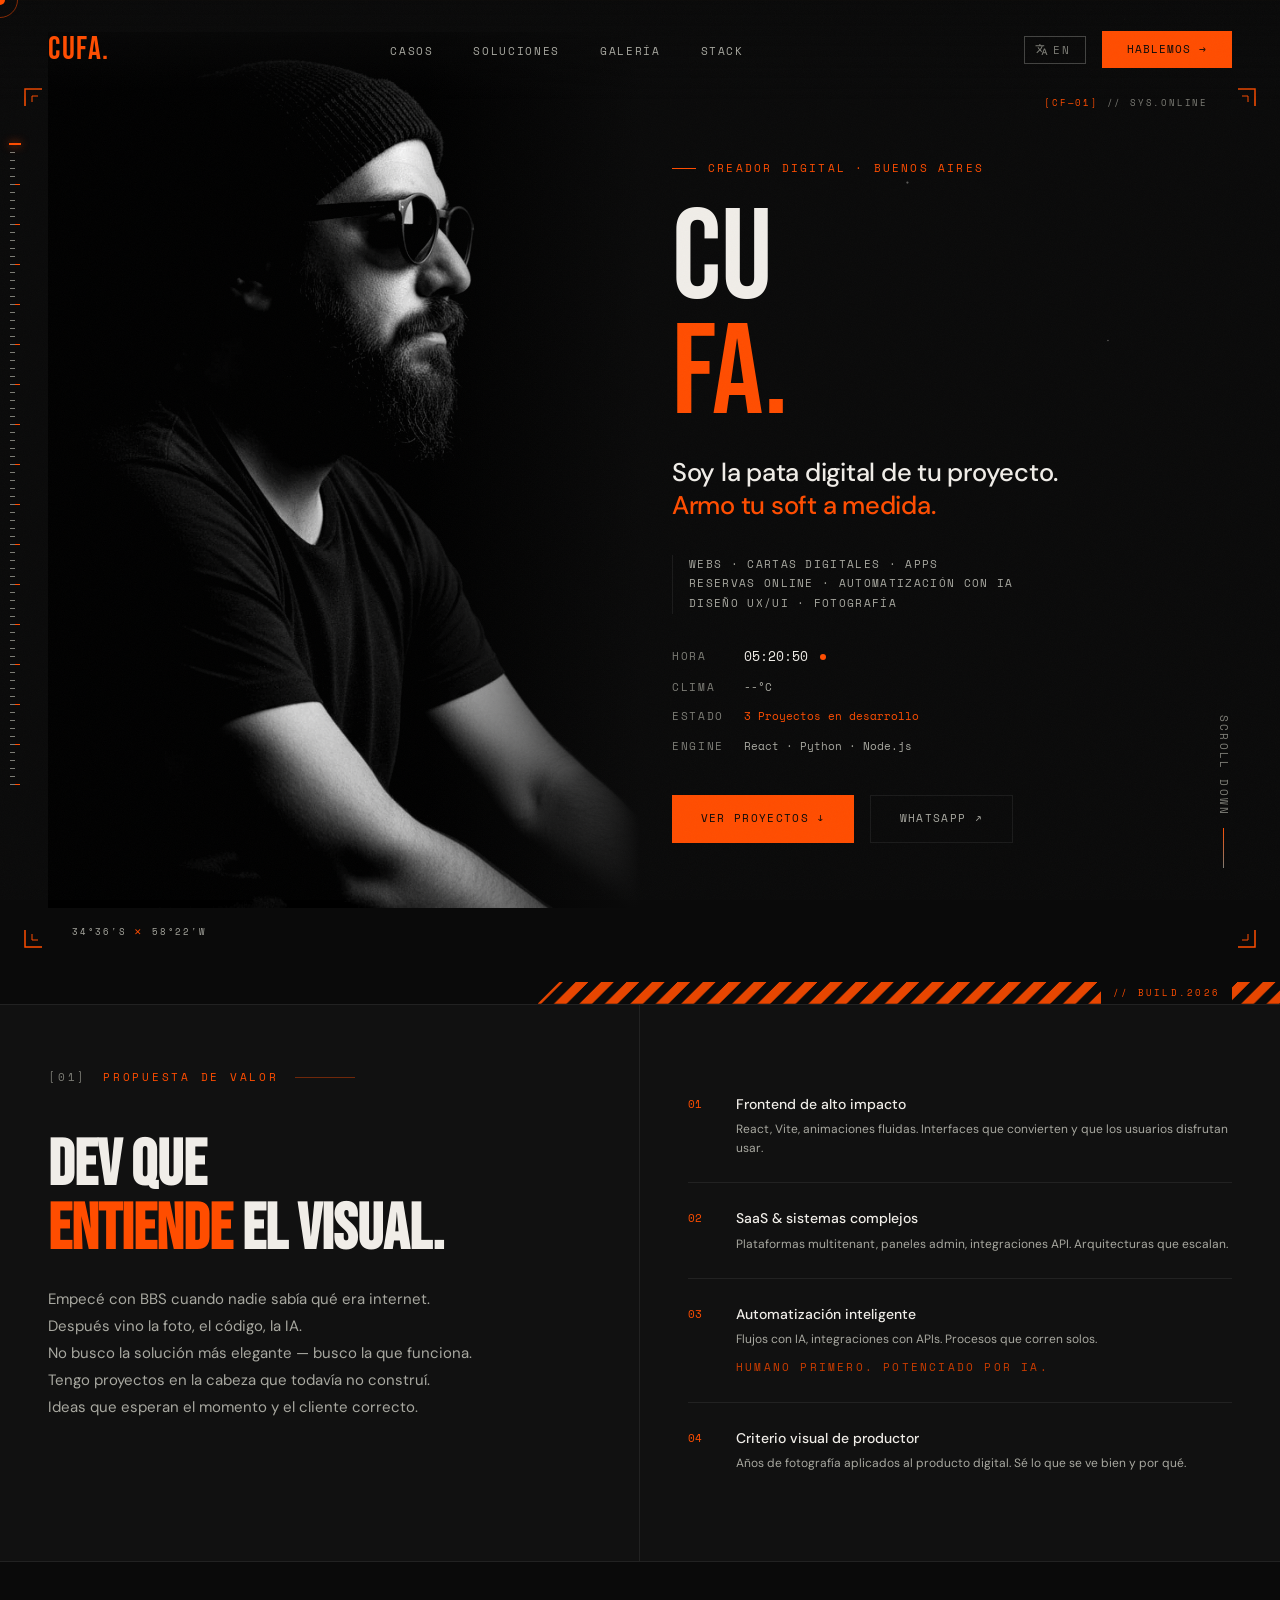
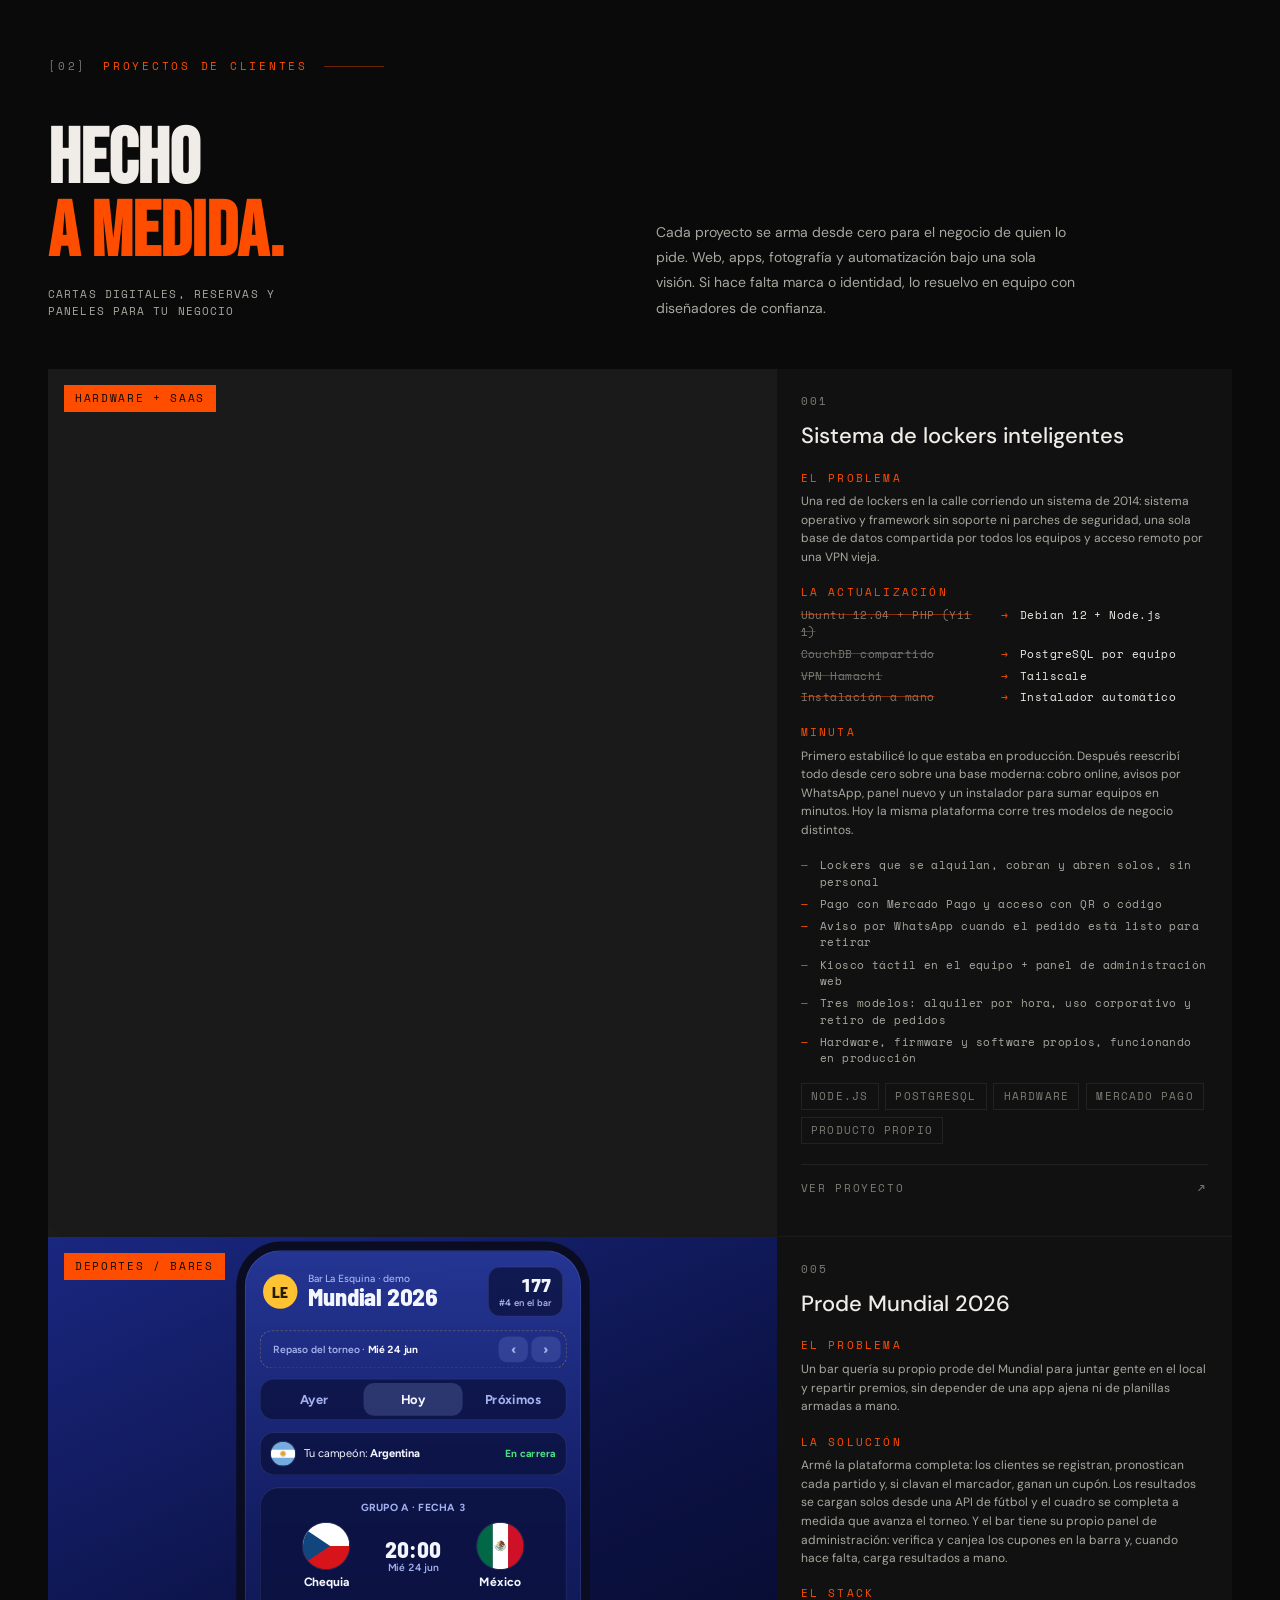
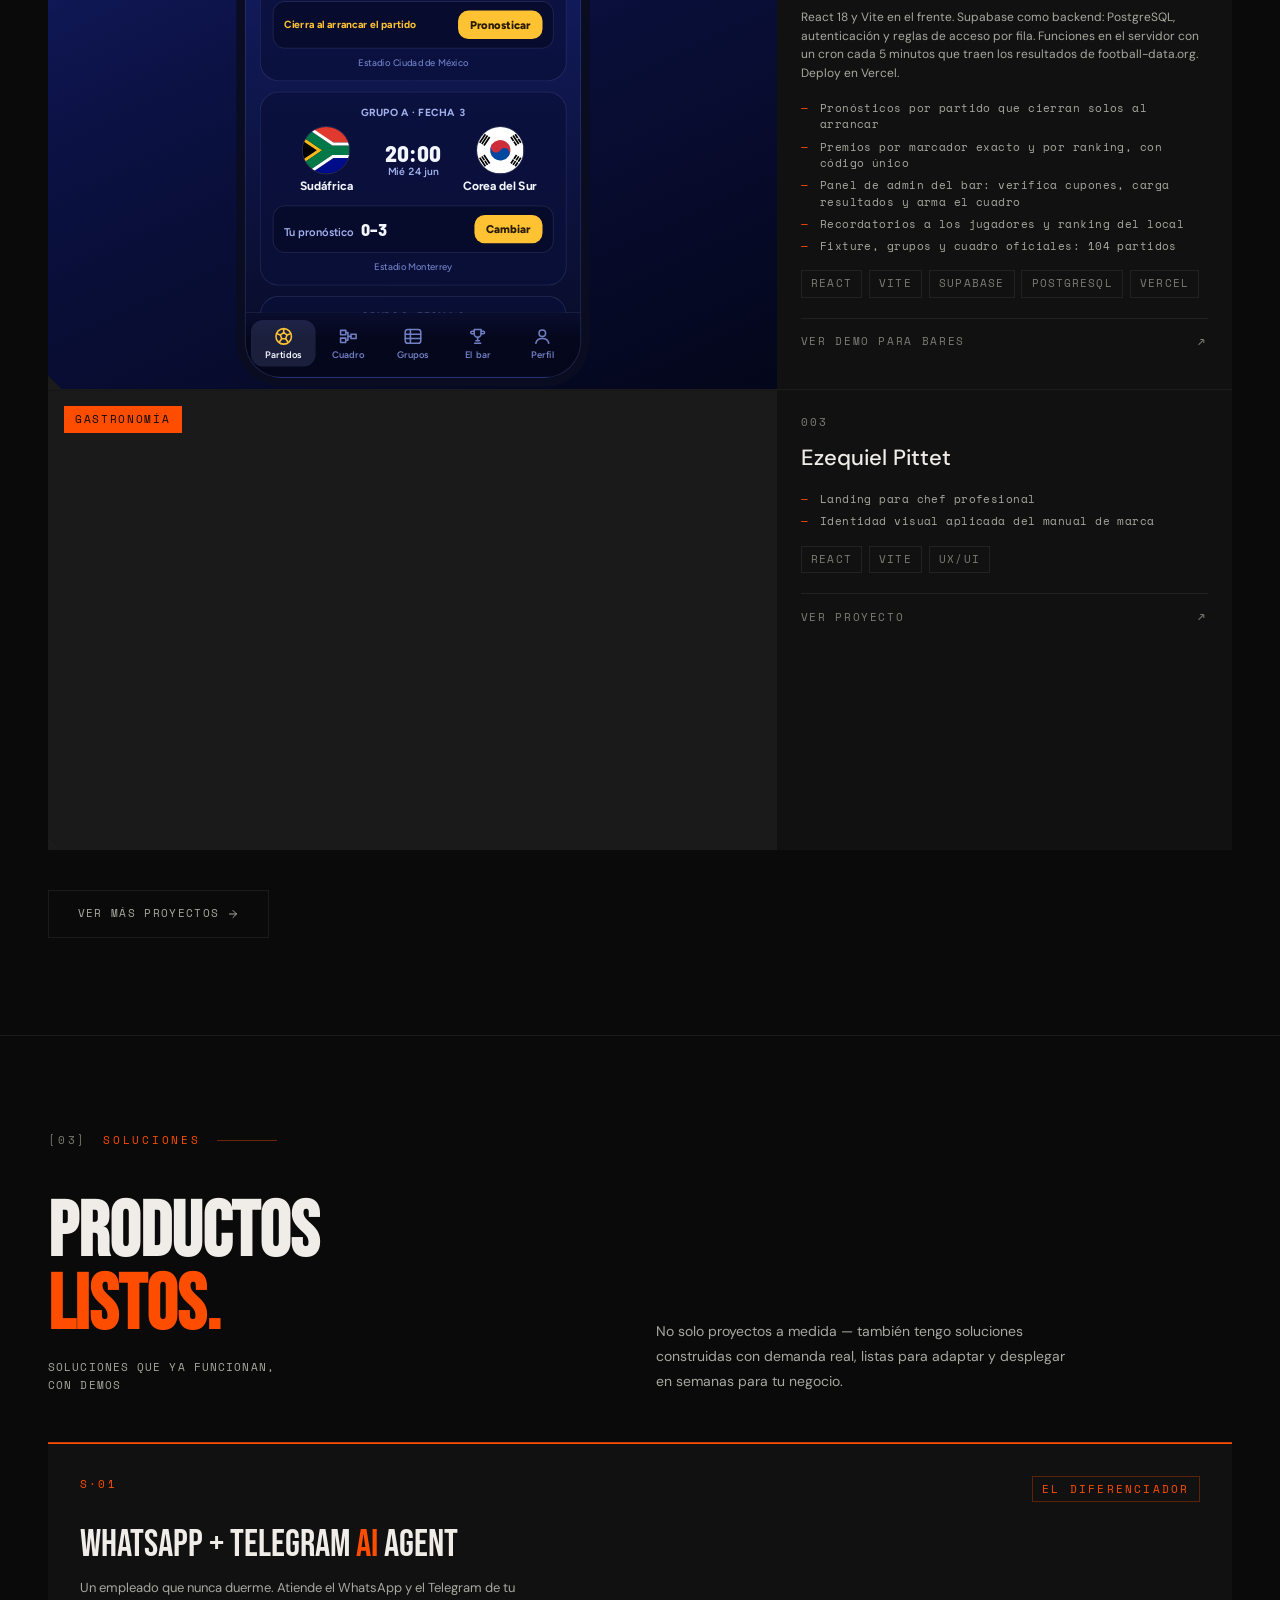
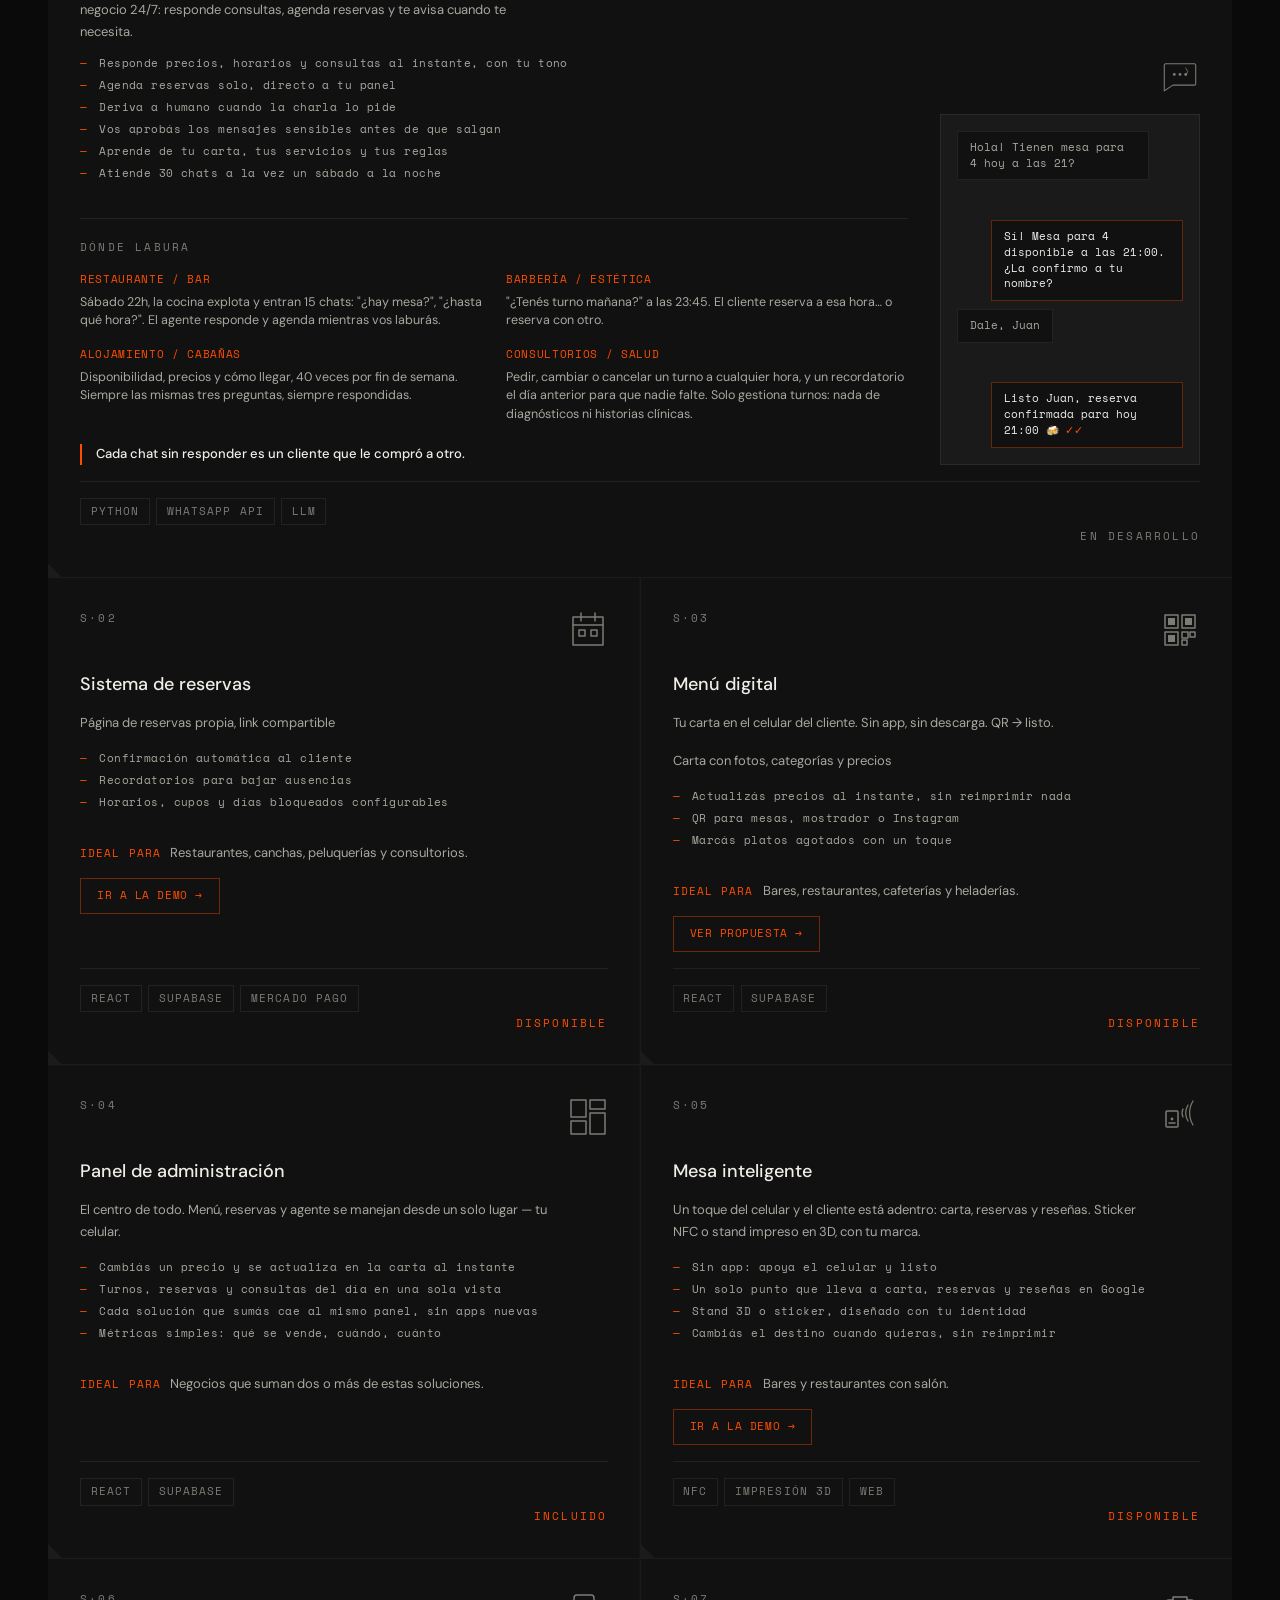
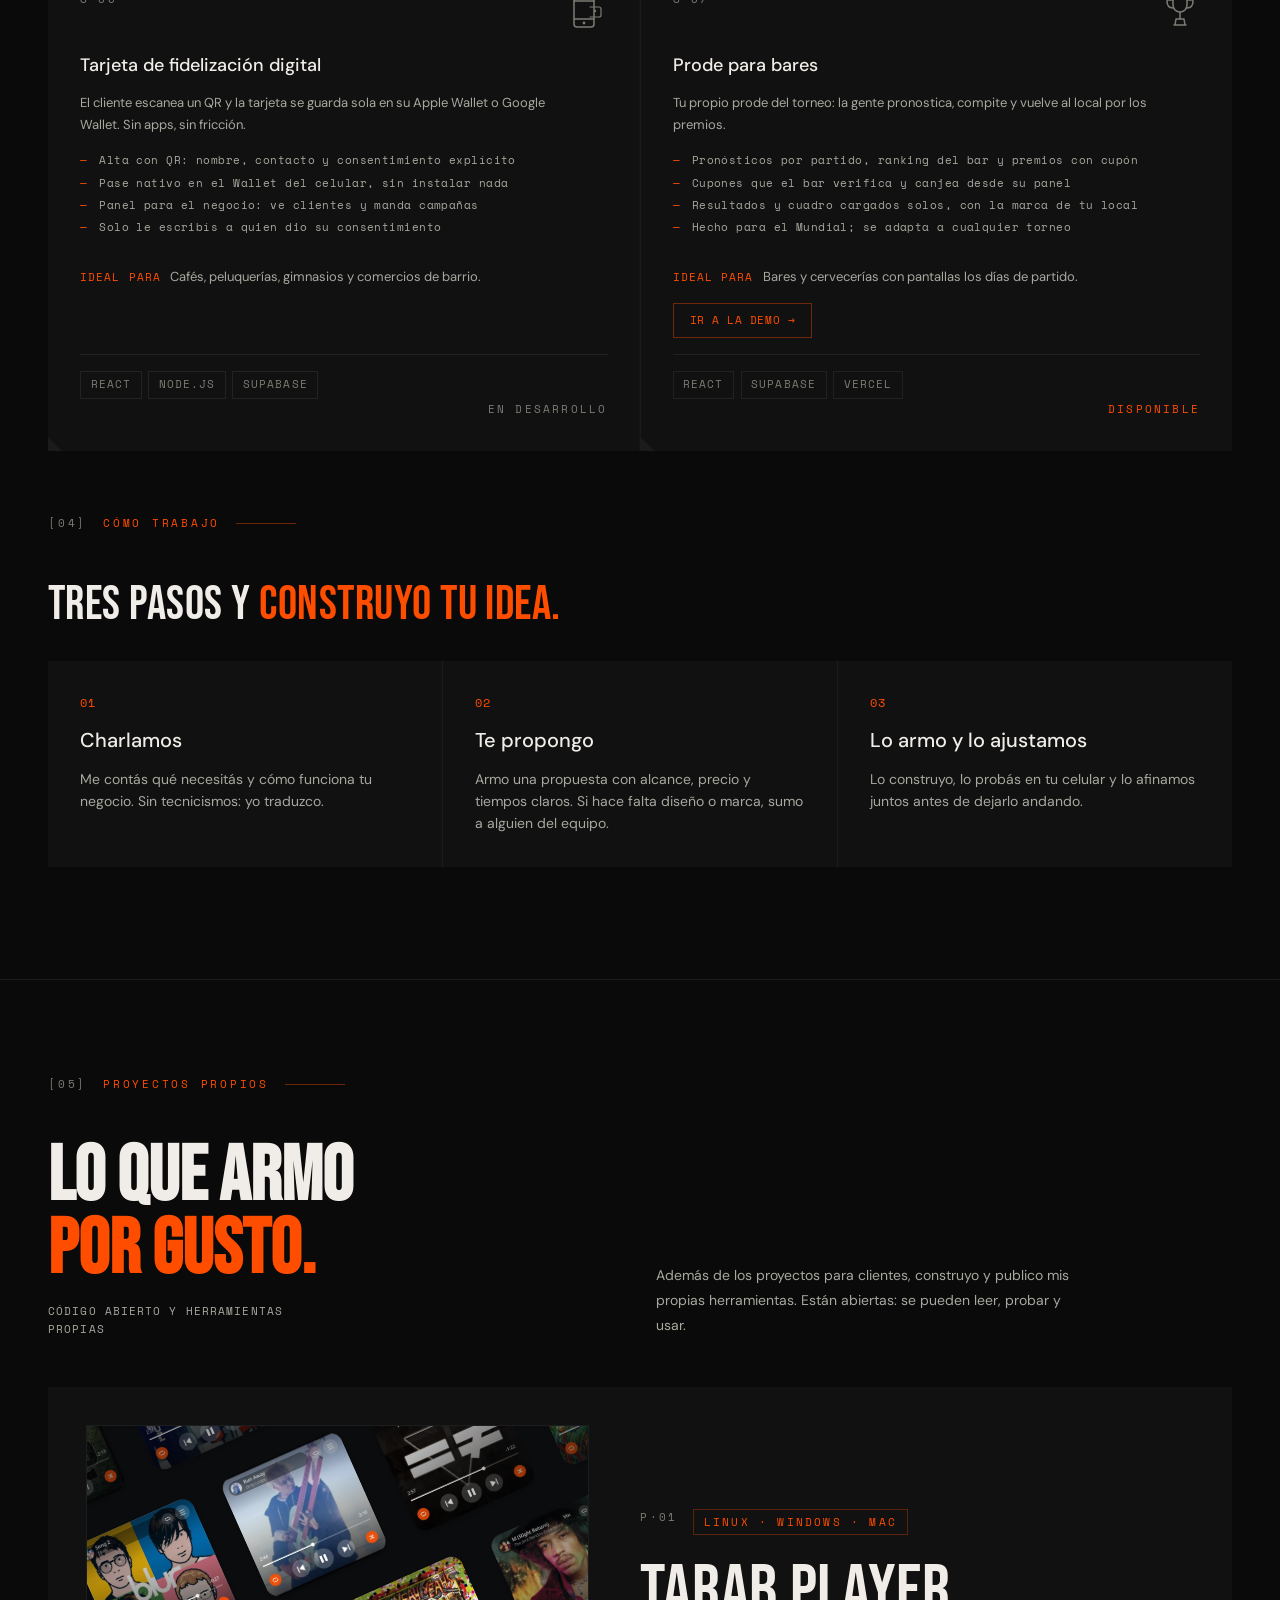
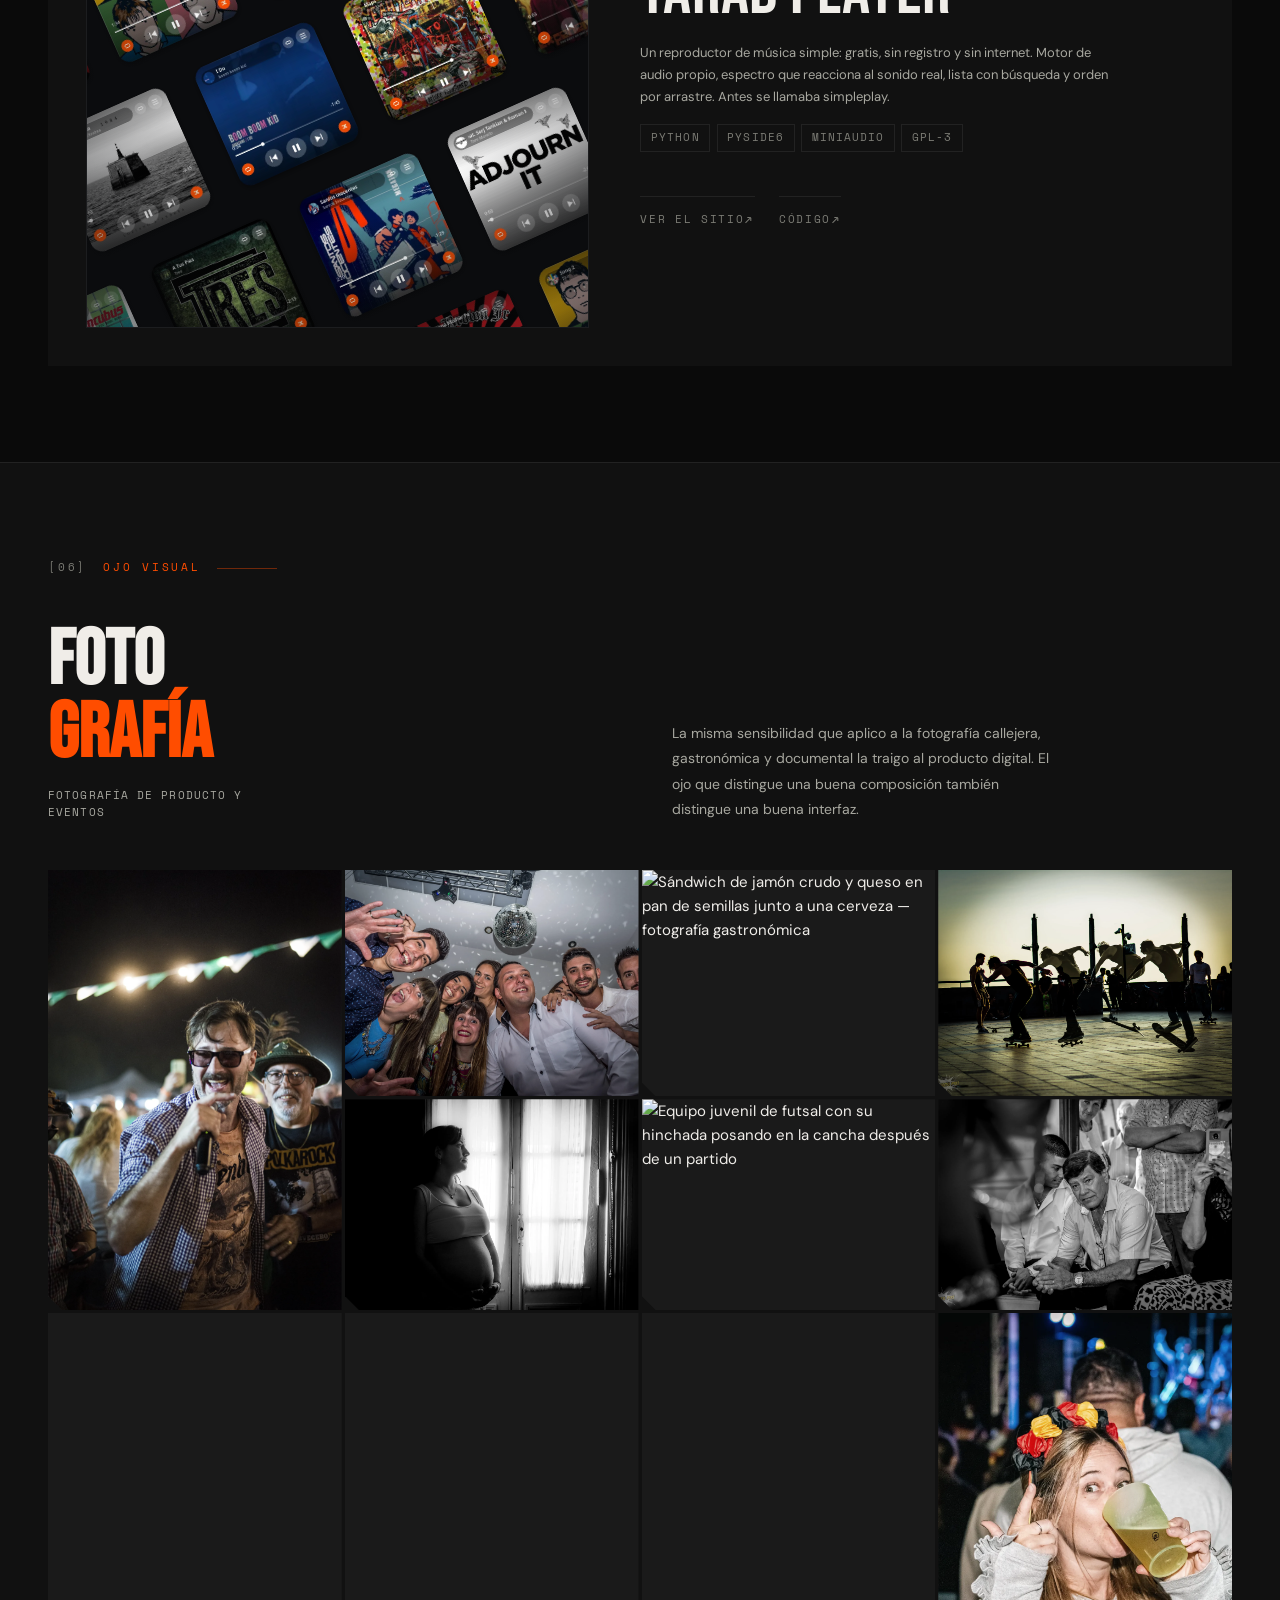
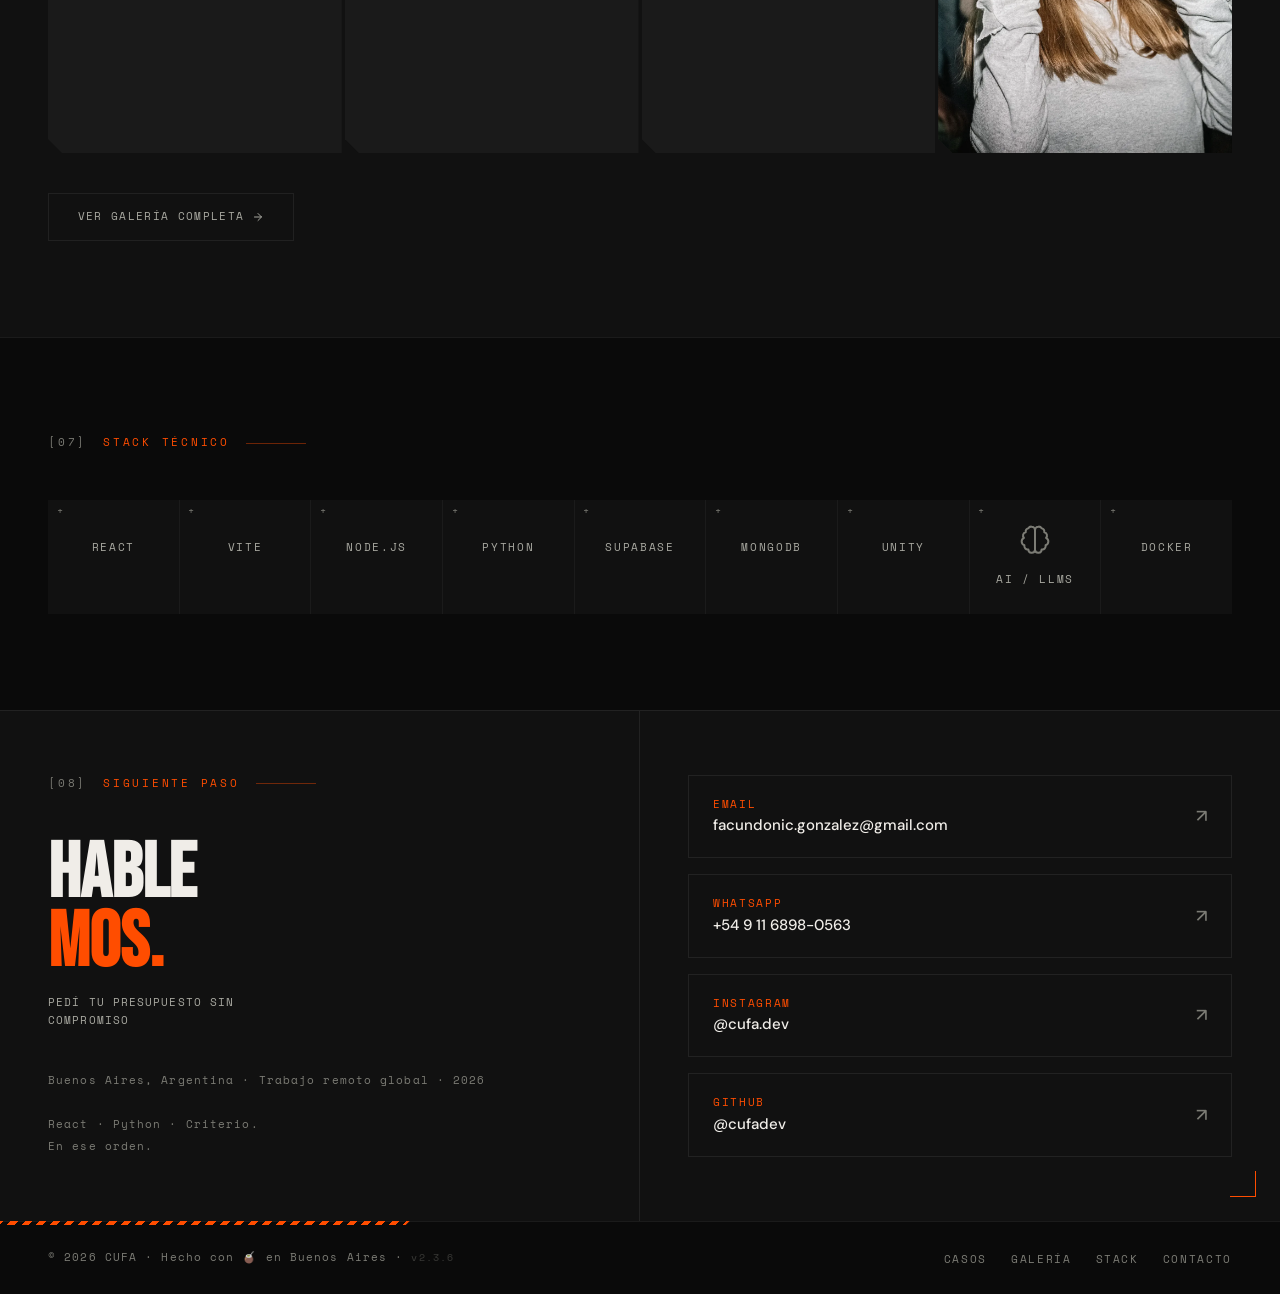
==== commit 08963090: "Proyectos: suma Guillén y Gonzalez Furchi, transición entre páginas y ajustes de textos - Casos de l" ====
--- a/index.html
+++ b/index.html
@@ -173,6 +173,7 @@
   <link rel="stylesheet" href="css/hardcore.css?v=20261024d">
   <meta name="google-site-verification" content="Dm642CIudVKzp27GO3zfsTnZa1nJ9CFGrA1RHx7oJgs" />
   <meta name="google-site-verification" content="wfLaVKQg5KlNpWwYXEnU0Ikc5EjnYVMgp6X2lhKYCbA" />
+<script src="/js/transicion.js?v=5"></script>
 </head>
 
 <body>
@@ -359,15 +360,15 @@
   <section class="casos" id="casos">
     <div class="casos-header reveal">
       <div>
-        <div class="section-label" data-i18n="casos.label">Casos de estudio</div>
+        <div class="section-label" data-i18n="casos.label">Proyectos de clientes</div>
         <h2 class="casos-titulo" data-i18n="casos.titulo">
-          Ecosistemas<br>
-          <span>completos.</span>
+          Hecho<br>
+          <span>a medida.</span>
           <small class="titulo-sub">Cartas digitales, reservas y paneles para tu negocio</small>
         </h2>
       </div>
-      <p class="casos-desc" data-i18n="casos.desc">No vendo servicios sueltos — armo el ecosistema digital completo para
-        cada cliente. Web, apps, fotografía y automatización bajo una sola visión. Si hace falta marca o identidad, lo resuelvo en equipo con diseñadores de confianza.</p>
+      <p class="casos-desc" data-i18n="casos.desc">Cada proyecto se arma desde cero para el negocio de quien lo
+        pide. Web, apps, fotografía y automatización bajo una sola visión. Si hace falta marca o identidad, lo resuelvo en equipo con diseñadores de confianza.</p>
     </div>
 
     <div class="casos-grid">
@@ -404,80 +405,6 @@
         </div>
       </div>
 
-      <!-- 1: Gualicho — span 7, row 1 -->
-      <div class="caso-card reveal">
-        <div class="caso-thumb">
-          <span class="caso-industry" data-i18n="caso.001.industry">Cervecería</span>
-          <iframe src="https://www.gualicho.beer/" title="Gualicho Beer" loading="lazy"></iframe>
-        </div>
-        <div class="caso-info">
-          <div class="caso-num">002</div>
-          <div class="caso-nombre">Gualicho Beer</div>
-          <ul class="caso-ecosistema" data-i18n="caso.001.eco">
-            <li>Cervecería artesanal sin presencia digital ni sistema de ventas</li>
-            <li>Web + identidad + QR en punto de venta para pedidos sin cola</li>
-            <li>Sistema de alquiler de choperas integrado para eventos</li>
-          </ul>
-          <div class="caso-tags">
-            <span class="tag">Web</span>
-            <span class="tag">UX/UI</span>
-            <span class="tag">Sistema SaaS</span>
-            <span class="tag" data-i18n="caso.en-desarrollo">En desarrollo</span>
-          </div>
-          <a href="https://www.gualicho.beer/" class="caso-link" target="_blank" rel="noopener"><span
-              data-i18n="caso.link">Ver proyecto</span> <span class="caso-link-arrow">↗</span></a>
-        </div>
-      </div>
-
-      <!-- 10: Ezequiel Pittet — span 12 -->
-      <div class="caso-card reveal">
-        <div class="caso-thumb">
-          <span class="caso-industry" data-i18n="caso.012.industry">Gastronomía</span>
-          <iframe src="https://ezequielpittet.com.ar/" title="Ezequiel Pittet" loading="lazy"></iframe>
-        </div>
-        <div class="caso-info">
-          <div class="caso-num">003</div>
-          <div class="caso-nombre">Ezequiel Pittet</div>
-          <ul class="caso-ecosistema" data-i18n="caso.012.eco">
-            <li>Landing para chef profesional</li>
-            <li>Identidad visual aplicada del manual de marca</li>
-          </ul>
-          <div class="caso-tags">
-            <span class="tag">React</span>
-            <span class="tag">Vite</span>
-            <span class="tag">UX/UI</span>
-          </div>
-          <a href="https://ezequielpittet.com.ar/" class="caso-link" target="_blank" rel="noopener"><span
-              data-i18n="caso.link">Ver proyecto</span> <span class="caso-link-arrow">↗</span></a>
-        </div>
-      </div>
-
-      <!-- 7: Lugo — span 4, row 3 (col 1 explícita) -->
-      <div class="caso-card reveal">
-        <div class="caso-thumb">
-          <span class="caso-industry" data-i18n="caso.010.industry">Gastronomía</span>
-          <iframe src="https://lugo.ar" title="Lugo" loading="lazy"></iframe>
-        </div>
-        <div class="caso-info">
-          <div class="caso-num">004</div>
-          <div class="caso-nombre">Lugo</div>
-          <ul class="caso-ecosistema" data-i18n="caso.010.eco">
-            <li>Landing pre-lanzamiento con countdown activo</li>
-            <li>Sistema de pedidos online</li>
-            <li>Captación de emails y lista de espera</li>
-            <li>Web para panadería artesanal de BA, sobre la identidad de la marca</li>
-          </ul>
-          <div class="caso-tags">
-            <span class="tag">React</span>
-            <span class="tag">Vite</span>
-            <span class="tag">Tailwind</span>
-            <span class="tag" data-i18n="caso.en-desarrollo">En desarrollo</span>
-          </div>
-          <a href="https://lugo.ar" class="caso-link" target="_blank" rel="noopener"><span data-i18n="caso.link">Ver
-              proyecto</span> <span class="caso-link-arrow">↗</span></a>
-        </div>
-      </div>
-
       <!-- 5: Prode Mundial — destacado, ancho completo -->
       <div class="caso-card caso-card--destacado reveal">
         <div class="caso-thumb">
@@ -506,6 +433,29 @@
           </div>
           <a href="prode-2026/index.html" class="caso-link" target="_blank" rel="noopener"><span
               data-i18n="caso.demo.link">Ver demo para bares</span> <span class="caso-link-arrow">↗</span></a>
+        </div>
+      </div>
+
+      <!-- Ezequiel Pittet — destacado, ancho completo -->
+      <div class="caso-card caso-card--destacado reveal">
+        <div class="caso-thumb">
+          <span class="caso-industry" data-i18n="caso.012.industry">Gastronomía</span>
+          <iframe src="https://ezequielpittet.com.ar/" title="Ezequiel Pittet" loading="lazy"></iframe>
+        </div>
+        <div class="caso-info">
+          <div class="caso-num">003</div>
+          <div class="caso-nombre">Ezequiel Pittet</div>
+          <ul class="caso-ecosistema" data-i18n="caso.012.eco">
+            <li>Landing para chef profesional</li>
+            <li>Identidad visual aplicada del manual de marca</li>
+          </ul>
+          <div class="caso-tags">
+            <span class="tag">React</span>
+            <span class="tag">Vite</span>
+            <span class="tag">UX/UI</span>
+          </div>
+          <a href="https://ezequielpittet.com.ar/" class="caso-link" target="_blank" rel="noopener"><span
+              data-i18n="caso.link">Ver proyecto</span> <span class="caso-link-arrow">↗</span></a>
         </div>
       </div>
     </div>
@@ -804,7 +754,7 @@
     <div class="como-trabajo reveal">
       <div class="como-head">
         <div class="section-label" data-i18n="como.label">Cómo trabajo</div>
-        <h3 class="como-titulo" data-i18n="como.titulo">Tres pasos, <span>sin vueltas.</span></h3>
+        <h3 class="como-titulo" data-i18n="como.titulo">Tres pasos y <span>construyo tu idea.</span></h3>
       </div>
       <ol class="como-pasos">
         <li class="como-paso"><span class="como-num">01</span><h4 data-i18n="como.1.t">Charlamos</h4><p data-i18n="como.1.d">Me contás qué necesitás y cómo funciona tu negocio. Sin tecnicismos: yo traduzco.</p></li>
@@ -1044,7 +994,7 @@
   <!-- FOOTER -->
   <footer>
     <span class="footer-copy" data-i18n="footer.copy">© <span id="footer-year">2025</span> CUFA · Hecho con 🧉 en Buenos
-      Aires · <span style="font-family:var(--mono);opacity:0.4;font-size:10px;">v2.1.6</span></span>
+      Aires · <span style="font-family:var(--mono);opacity:0.4;font-size:10px;">v2.3.6</span></span>
     <ul class="footer-links">
       <li><a href="#casos" data-i18n="nav.casos">Casos</a></li>
       <li><a href="#galeria" data-i18n="nav.galeria">Galería</a></li>
@@ -1053,7 +1003,7 @@
     </ul>
   </footer>
 
-  <script src="js/script.js?v=20261026c"></script>
+  <script src="js/script.js?v=20261125d"></script>
   <script>
     (function () {
       const meses = ['Enero','Febrero','Marzo','Abril','Mayo','Junio','Julio','Agosto','Septiembre','Octubre','Noviembre','Diciembre'];
